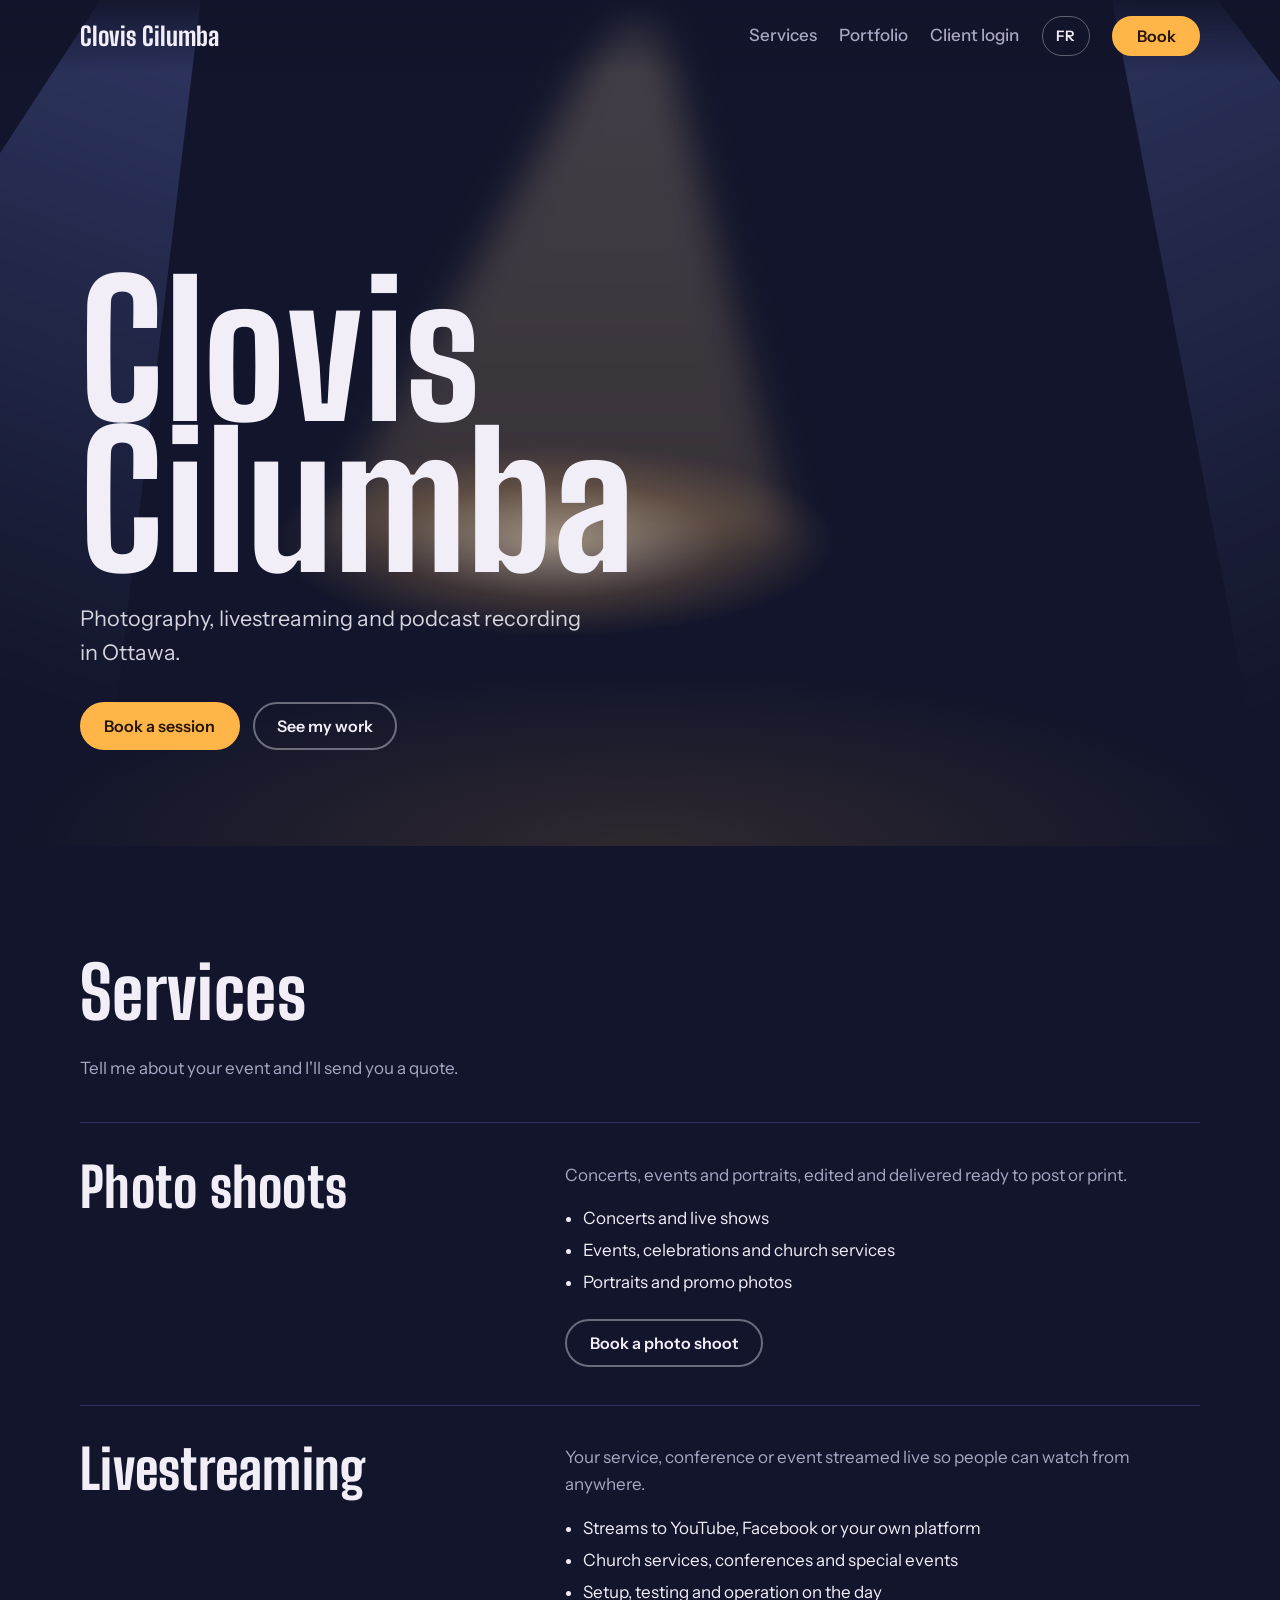
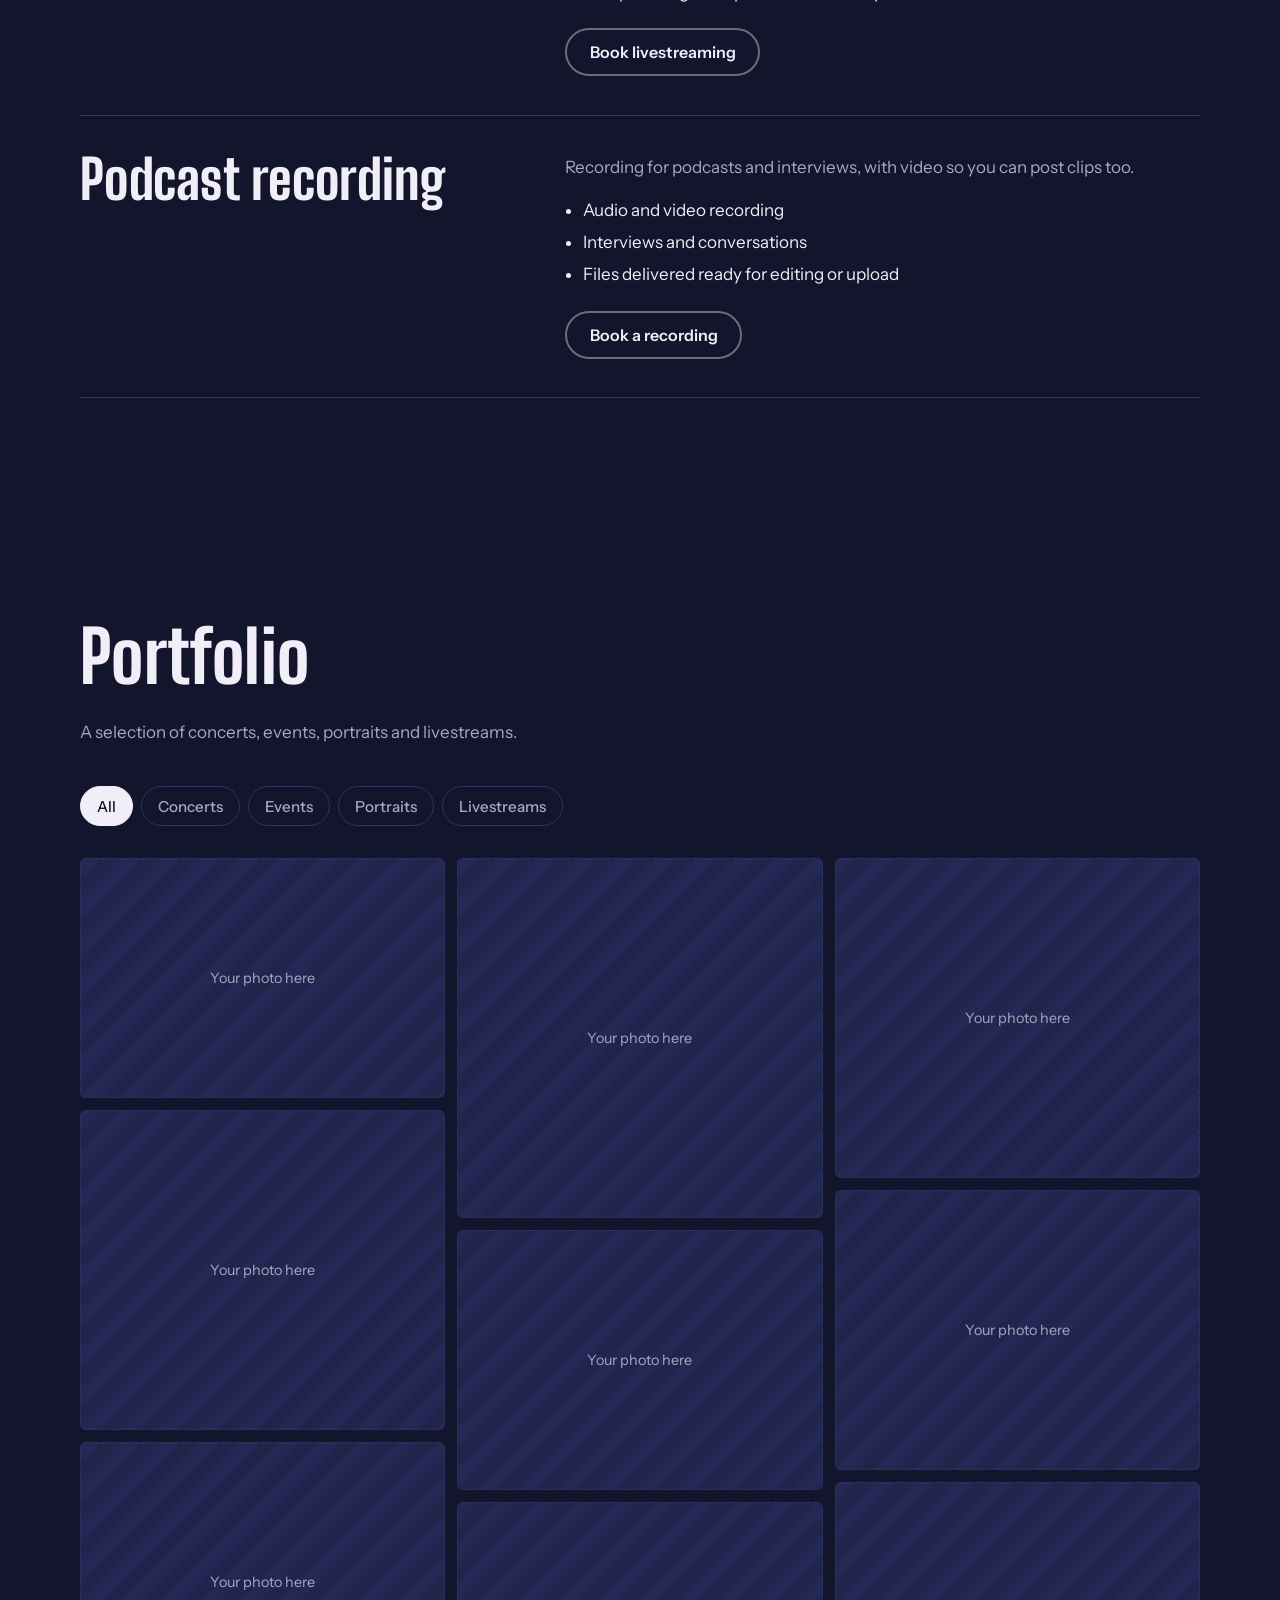
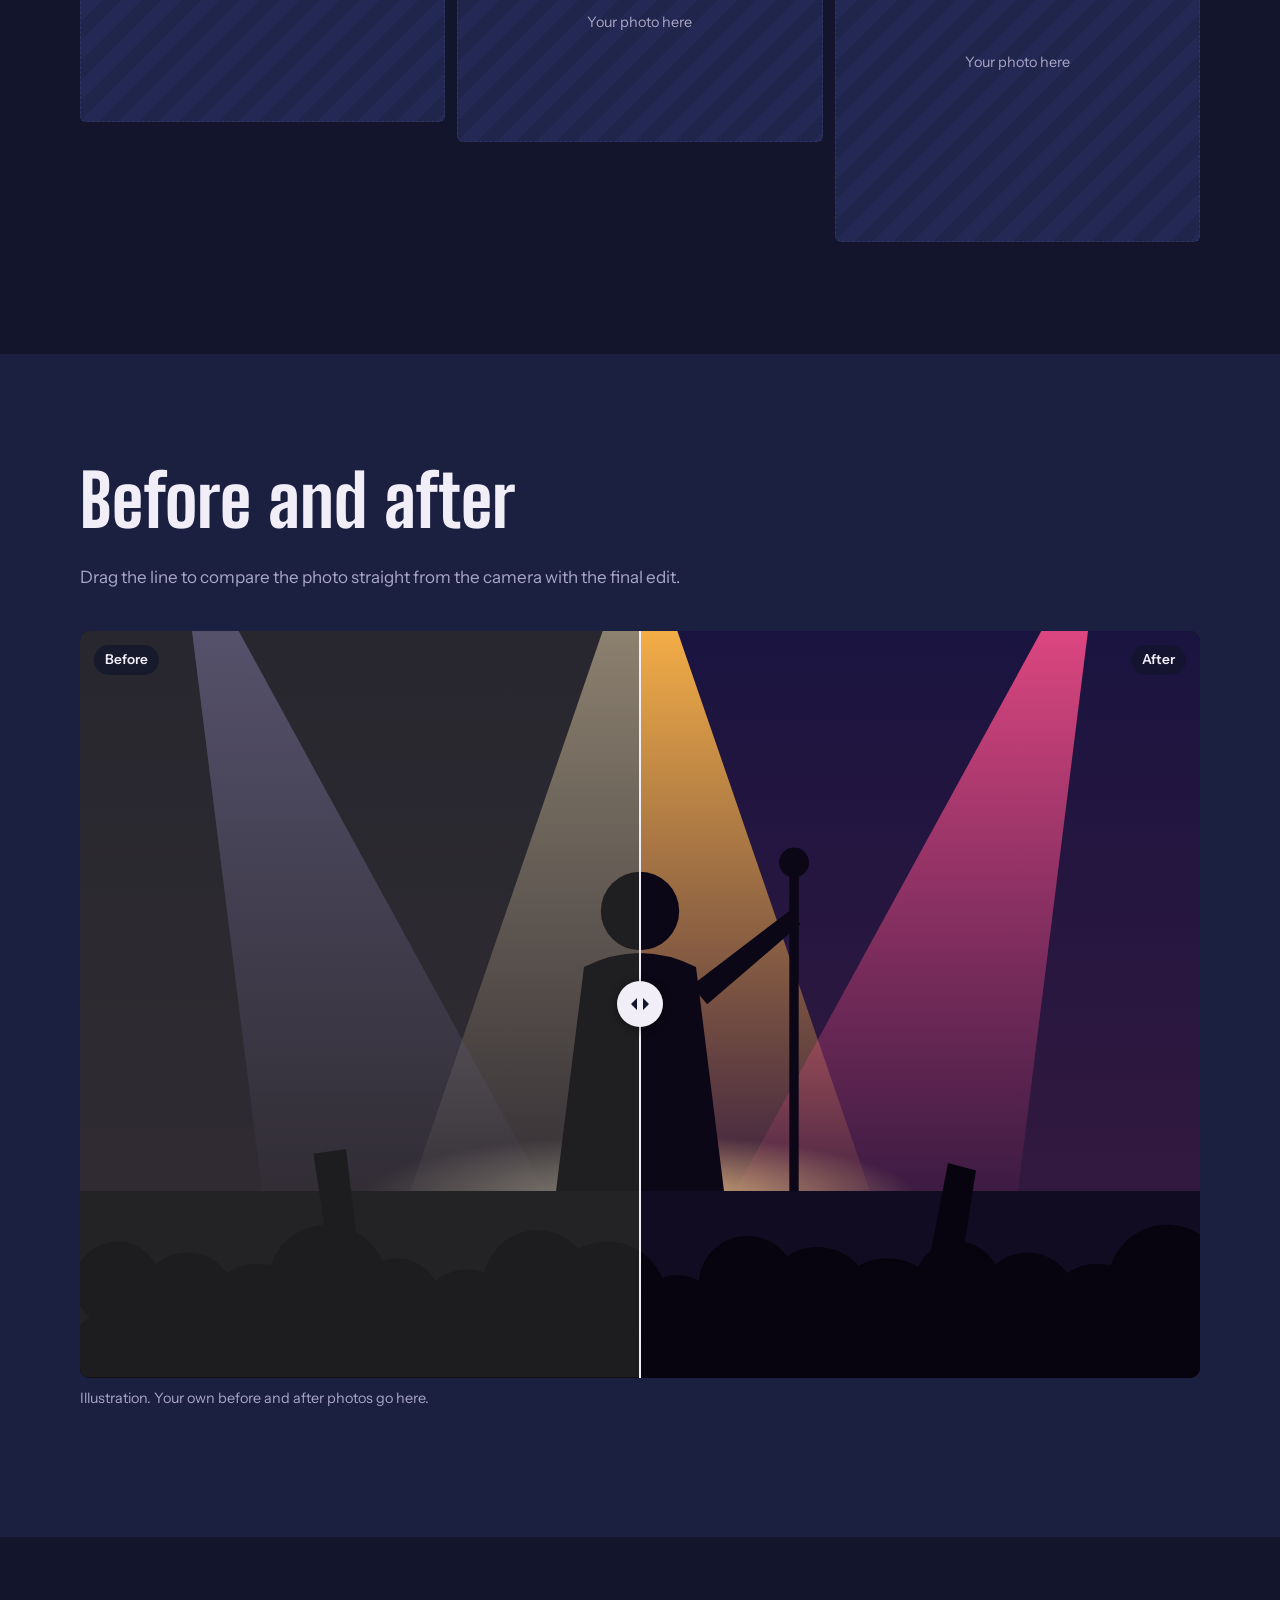
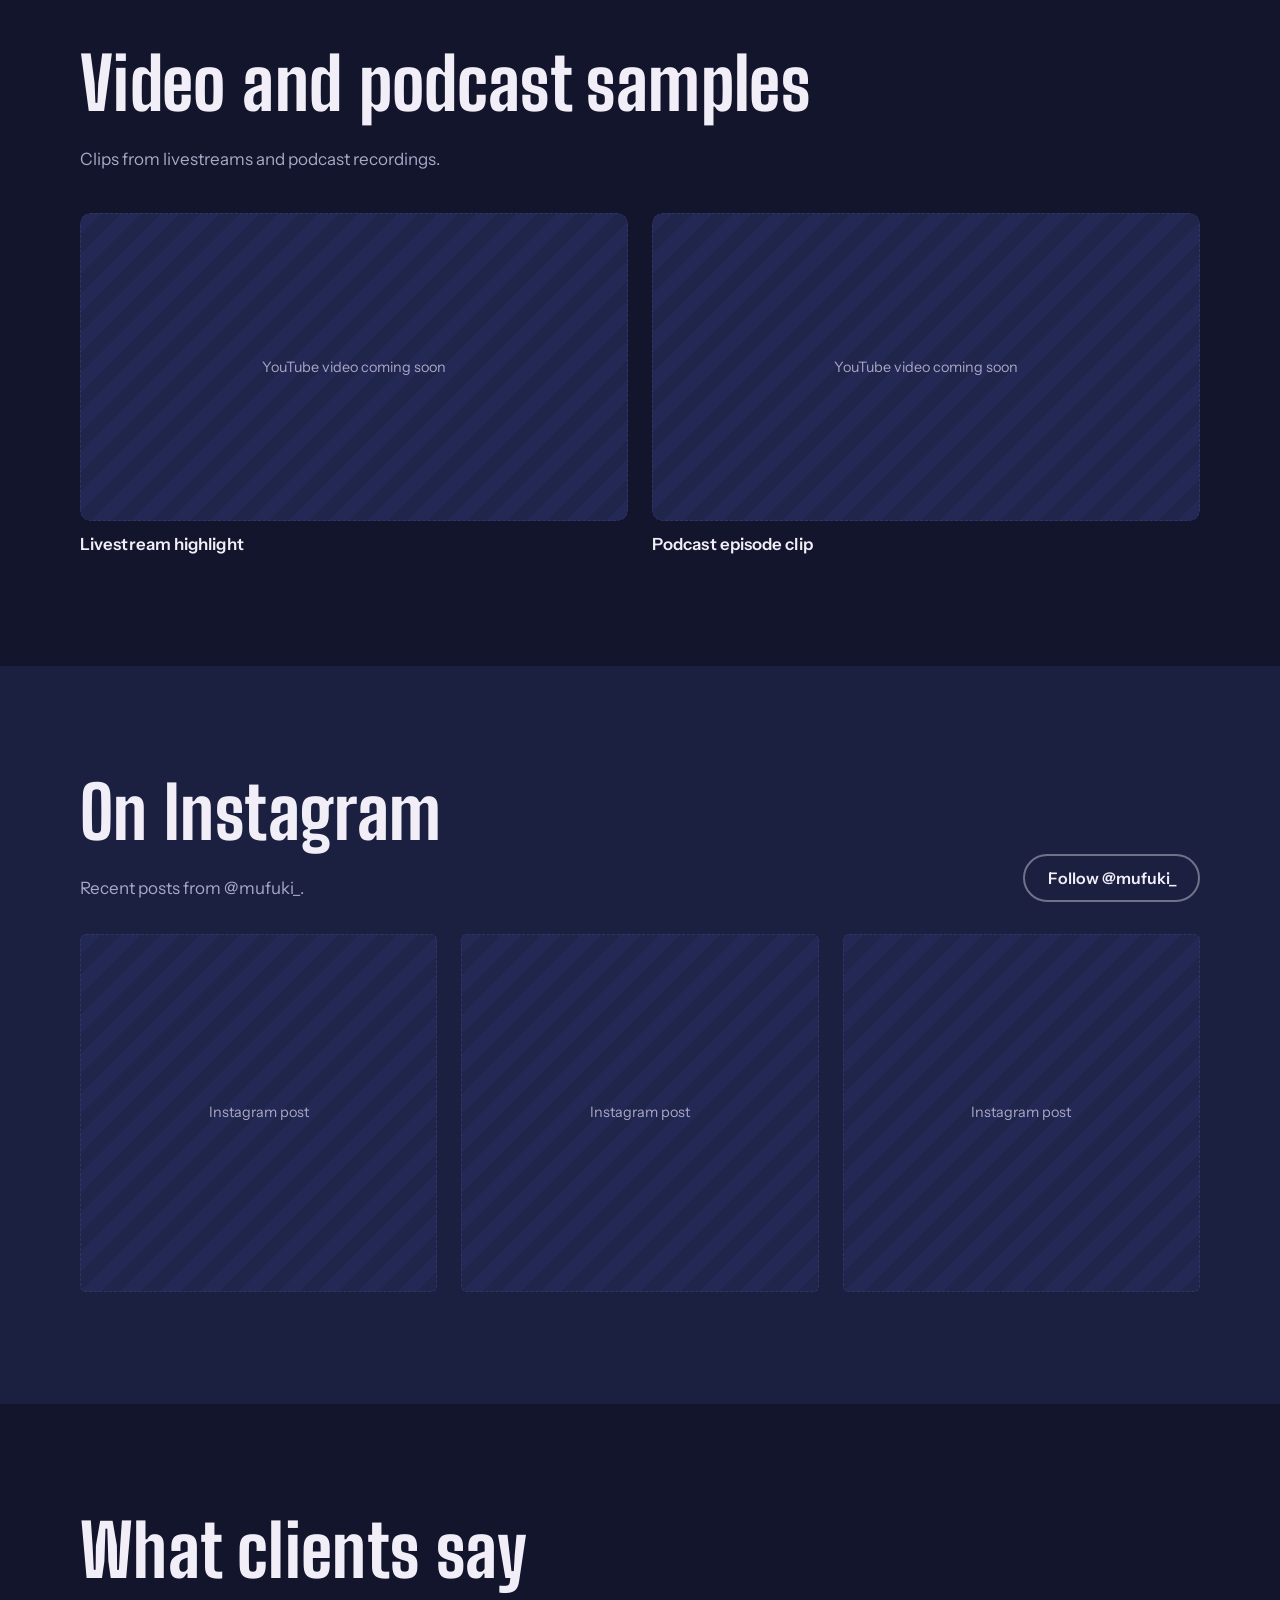
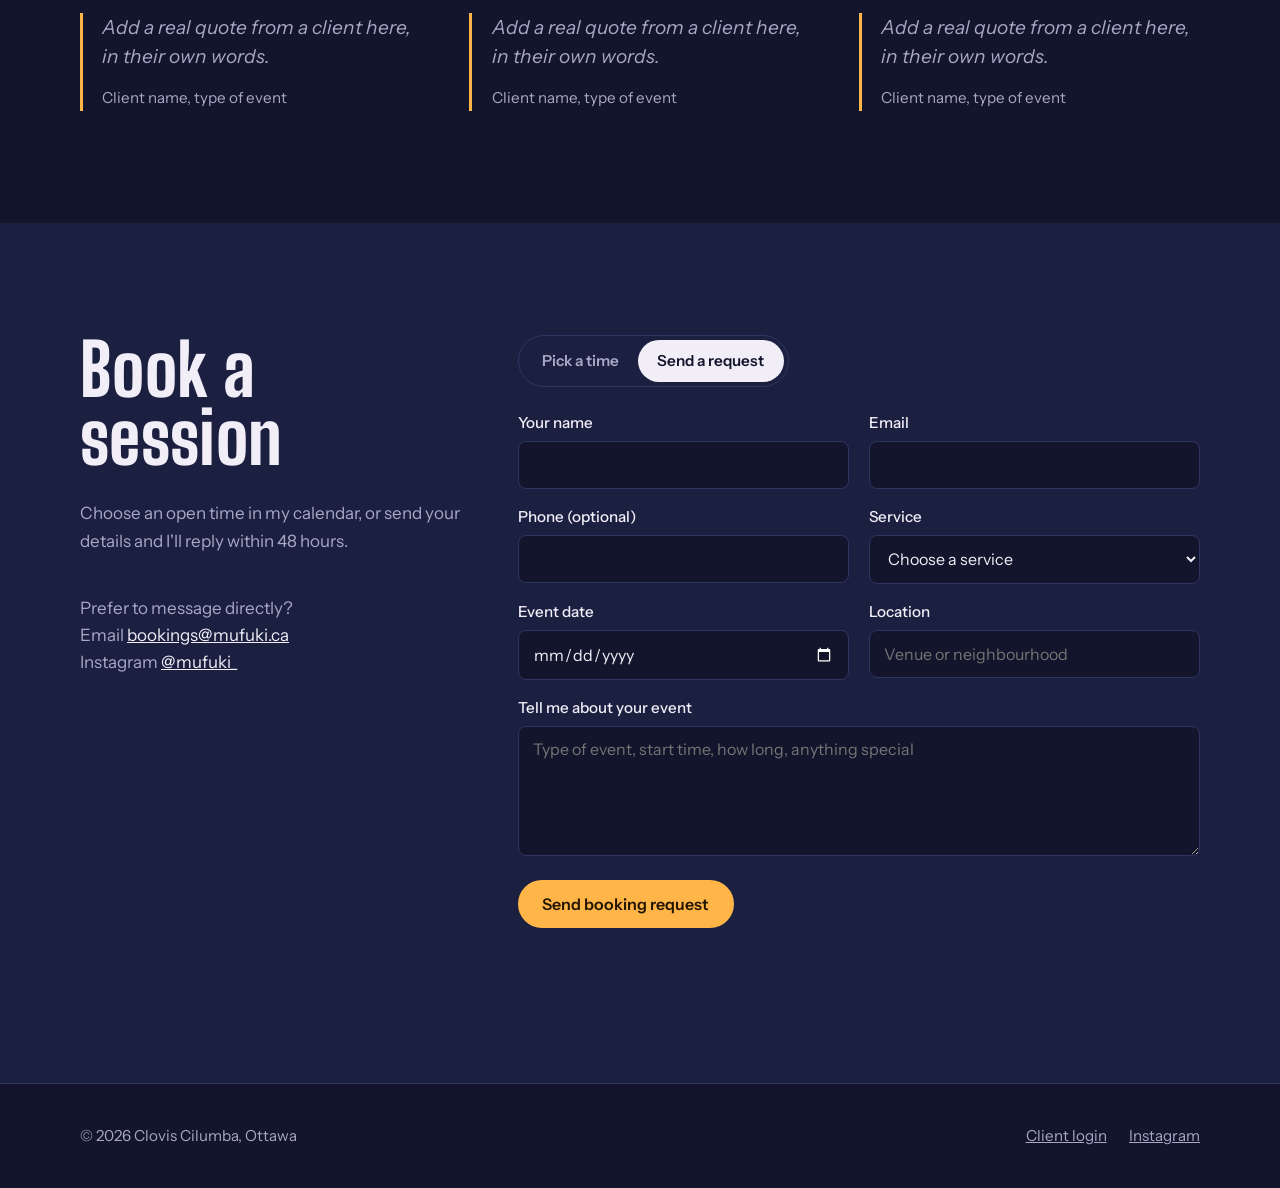
==== index.html @ d5818d7b "Add files via upload" ====
<!doctype html>
<html lang="en">
<head>
  <meta charset="utf-8">
  <meta name="viewport" content="width=device-width, initial-scale=1">
  <title>Clovis Cilumba | Photo, Livestream, Podcast</title>
  <meta name="description" content="Photography, livestreaming and podcast recording in Ottawa. See my work and book a session.">
  <link rel="preconnect" href="https://fonts.googleapis.com">
  <link rel="preconnect" href="https://fonts.gstatic.com" crossorigin>
  <link href="https://fonts.googleapis.com/css2?family=Big+Shoulders+Display:wght@700;800&family=Instrument+Sans:wght@400;500;600&display=swap" rel="stylesheet">

  <style>
    /* =========================================================
       COLORS & FONTS — change these to restyle the whole site
       ========================================================= */
    :root {
      --ink: #12152b;      /* page background (deep stage navy) */
      --stage: #1b2041;    /* raised sections */
      --line: #2f3561;     /* borders */
      --text: #f1eef8;     /* main text */
      --muted: #a9a6c6;    /* secondary text */
      --amber: #ffb547;    /* spotlight accent */
      --amber-ink: #241500;/* text on amber buttons */
      --display: "Big Shoulders Display", Impact, sans-serif;
      --body: "Instrument Sans", system-ui, sans-serif;
      --wrap: 1120px;
    }

    *, *::before, *::after { box-sizing: border-box; }
    [hidden] { display: none !important; }
    html { scroll-behavior: smooth; }
    body {
      margin: 0;
      background: var(--ink);
      color: var(--text);
      font: 400 1.0625rem/1.6 var(--body);
      -webkit-font-smoothing: antialiased;
    }
    img, video, iframe { max-width: 100%; display: block; }
    a { color: inherit; }
    :focus-visible { outline: 3px solid var(--amber); outline-offset: 3px; border-radius: 4px; }

    .wrap { width: min(var(--wrap), 100% - 32px); margin-inline: auto; }

    h1, h2, h3 { font-family: var(--display); font-weight: 800; line-height: .95; margin: 0; letter-spacing: .005em; }
    h2 { font-size: clamp(2.6rem, 6vw, 4.5rem); margin-bottom: .4em; }
    .lede { color: var(--muted); max-width: 56ch; margin: 0 0 2.5rem; }

    section { padding: clamp(4rem, 9vw, 7rem) 0; scroll-margin-top: 60px; }
    .raised { background: var(--stage); }

    /* ---------- Buttons ---------- */
    .btn {
      display: inline-flex; align-items: center; justify-content: center;
      min-height: 48px; padding: 0 1.4rem; border-radius: 999px;
      font: 600 1rem var(--body); text-decoration: none; cursor: pointer;
      border: 2px solid var(--amber); transition: background .2s, color .2s, border-color .2s;
    }
    .btn-solid { background: var(--amber); color: var(--amber-ink); }
    .btn-solid:hover { background: #ffc66e; }
    .btn-line { background: transparent; color: var(--text); border-color: rgba(241,238,248,.4); }
    .btn-line:hover { border-color: var(--text); }

    /* ---------- Header ---------- */
    header.top {
      position: fixed; inset: 0 0 auto; z-index: 30;
      background: linear-gradient(to bottom, rgba(18,21,43,.92), rgba(18,21,43,0));
    }
    header.top .wrap { display: flex; align-items: center; justify-content: space-between; height: 72px; gap: 1rem; }
    .logo { font-family: var(--display); font-weight: 800; font-size: 1.6rem; text-decoration: none; white-space: nowrap; }
    nav.links { display: flex; gap: 1.4rem; align-items: center; }
    nav.links a:not(.btn) { text-decoration: none; color: var(--muted); font-weight: 500; }
    nav.links a:not(.btn):hover { color: var(--text); }
    nav.links .btn { min-height: 40px; }
    .lang-btn {
      font: 600 .9rem var(--body); color: var(--text); background: transparent; cursor: pointer;
      border: 1px solid rgba(241,238,248,.35); border-radius: 999px; min-height: 40px; min-width: 48px; padding: 0 .8rem;
    }
    .lang-btn:hover { border-color: var(--text); }
    @media (max-width: 900px) { nav.links a:not(.btn) { display: none; } nav.links { gap: .6rem; } }

    /* ---------- Hero: tracking stage light ---------- */
    .hero {
      position: relative; overflow: hidden; min-height: min(94vh, 880px);
      display: flex; align-items: flex-end; padding: 0 0 clamp(3rem, 8vw, 6rem);
      background: radial-gradient(ellipse 70% 30% at 50% 100%, rgba(255,181,71,.12), transparent 70%), var(--ink);
      touch-action: pan-y;
    }
    .hero-video { position: absolute; inset: 0; width: 100%; height: 100%; object-fit: cover; }
    .hero-shade { position: absolute; inset: 0; background: linear-gradient(to top, var(--ink) 4%, rgba(18,21,43,.55) 45%, rgba(18,21,43,.35)); }
    .hero-shade[hidden] { display: none; }
    .beam {
      position: absolute; top: -12%; height: 125%; width: 42vw; min-width: 260px;
      transform-origin: 50% 0; clip-path: polygon(46% 0, 54% 0, 100% 100%, 0 100%);
      filter: blur(10px); mix-blend-mode: screen; pointer-events: none;
      transform: rotate(var(--r)); opacity: var(--o);
    }
    .beam.a { left: -6%;  --r: 20deg;  --o: .32; background: linear-gradient(rgba(120,140,255,.9), transparent 75%); }
    .beam.c { right: -8%; --r: -24deg; --o: .3;  background: linear-gradient(rgba(120,140,255,.85), transparent 75%); }
    .track-beam { position: absolute; inset: 0; pointer-events: none; mix-blend-mode: screen; filter: blur(18px); opacity: .42; }
    .track-beam-inner {
      position: absolute; inset: 0;
      background: linear-gradient(to bottom, rgba(255,222,170,.5), rgba(255,181,71,.35) 75%, rgba(255,181,71,.15));
    }
    @media (max-width: 700px) { .track-beam { opacity: .3; } }
    .spot-pool {
      position: absolute; left: 0; top: 0; width: 44vmax; height: 15vmax; pointer-events: none;
      border-radius: 50%; mix-blend-mode: screen; will-change: transform;
      background: radial-gradient(closest-side, rgba(255,226,180,.55), rgba(255,181,71,.18) 60%, transparent);
    }
    .hero .wrap { position: relative; z-index: 2; }
    .hero h1 { font-size: clamp(4.2rem, 15vw, 11.5rem); line-height: .82; max-width: 9ch; }
    .hero p { font-size: clamp(1.1rem, 2vw, 1.35rem); opacity: .88; max-width: 36ch; margin: 1.5rem 0 2rem; }
    .actions { display: flex; flex-wrap: wrap; gap: .8rem; }

    /* ---------- Services ---------- */
    .service {
      display: grid; grid-template-columns: minmax(0, 5fr) minmax(0, 7fr); gap: 2rem;
      padding: 2.4rem 0; border-top: 1px solid var(--line);
    }
    .service:last-child { border-bottom: 1px solid var(--line); }
    .service h3 { font-size: clamp(2.2rem, 4.5vw, 3.4rem); }
    .service p { margin: 0 0 1rem; color: var(--muted); max-width: 60ch; }
    .service ul { margin: 0 0 1.4rem; padding-left: 1.1rem; }
    .service li { margin-bottom: .3rem; }
    .service .row { display: flex; flex-wrap: wrap; align-items: center; gap: 1.2rem; }
    .price { font-weight: 600; color: var(--amber); }
    @media (max-width: 760px) { .service { grid-template-columns: 1fr; gap: 1rem; } }

    /* ---------- Price estimator ---------- */
    .est { display: grid; grid-template-columns: minmax(0, 7fr) minmax(0, 5fr); gap: 3rem; align-items: start; }
    @media (max-width: 860px) { .est { grid-template-columns: 1fr; gap: 2rem; } }
    fieldset { border: 0; margin: 0 0 2rem; padding: 0; }
    legend { font-weight: 600; margin-bottom: .8rem; padding: 0; }
    .chips { display: flex; flex-wrap: wrap; gap: .5rem; }
    .chip input { position: absolute; opacity: 0; pointer-events: none; }
    .chip span {
      display: inline-flex; align-items: center; min-height: 44px; padding: 0 1.1rem; cursor: pointer;
      border: 1px solid var(--line); border-radius: 999px; color: var(--muted); font-weight: 500;
    }
    .chip input:checked + span { background: var(--text); color: var(--ink); border-color: var(--text); }
    .chip input:focus-visible + span { outline: 3px solid var(--amber); outline-offset: 2px; }
    .hours { display: flex; align-items: center; gap: 1rem; }
    .hours output { font: 800 2rem var(--display); min-width: 3ch; }
    input[type="range"].slider { flex: 1; accent-color: var(--amber); height: 32px; }
    .extras label { display: flex; align-items: center; gap: .7rem; padding: .7rem 0; border-bottom: 1px solid var(--line); cursor: pointer; }
    .extras label:first-child { border-top: 1px solid var(--line); }
    .extras input { width: 20px; height: 20px; accent-color: var(--amber); }
    .extras .x-price { margin-left: auto; color: var(--muted); }
    .total-card { position: sticky; top: 96px; padding: 2rem; border-radius: 16px; background: var(--ink); border: 1px solid var(--line); }
    .total-card .label { color: var(--muted); margin: 0; }
    .total-card .amount { font: 800 clamp(3.4rem, 8vw, 5rem)/1 var(--display); color: var(--amber); margin: .3rem 0 1rem; }
    .total-card .note { color: var(--muted); font-size: .95rem; margin: 0 0 1.5rem; }
    .total-card .btn { width: 100%; }

    /* ---------- Portfolio ---------- */
    .filters { display: flex; flex-wrap: wrap; gap: .5rem; margin-bottom: 2rem; }
    .filters button {
      font: 500 .95rem var(--body); color: var(--muted); background: transparent;
      border: 1px solid var(--line); border-radius: 999px; padding: .5rem 1rem; cursor: pointer; min-height: 40px;
    }
    .filters button[aria-pressed="true"] { background: var(--text); color: var(--ink); border-color: var(--text); }
    .grid { columns: 3 260px; column-gap: 12px; }
    .tile {
      break-inside: avoid; margin: 0 0 12px; display: block; width: 100%;
      border: 0; padding: 0; background: none; cursor: zoom-in; border-radius: 6px; overflow: hidden;
    }
    .tile img { width: 100%; height: auto; transition: transform .4s; }
    .tile:hover img { transform: scale(1.03); }
    .placeholder {
      display: grid; place-items: center; color: var(--muted); font-size: .9rem; text-align: center; padding: 1rem;
      background: repeating-linear-gradient(135deg, #232954 0 14px, #20254c 14px 28px);
      border: 1px dashed var(--line); border-radius: 6px;
    }
    dialog#lightbox { border: 0; padding: 0; background: transparent; max-width: 92vw; max-height: 92vh; }
    dialog#lightbox::backdrop { background: rgba(8,10,22,.92); }
    dialog#lightbox img { max-height: 86vh; width: auto; margin: auto; border-radius: 4px; }
    dialog#lightbox button {
      position: fixed; top: 16px; right: 16px; width: 48px; height: 48px; border-radius: 50%;
      border: 0; background: var(--text); color: var(--ink); font-size: 1.5rem; cursor: pointer;
    }

    /* ---------- Before / after ---------- */
    .ba-list { display: grid; gap: 2rem; }
    .ba {
      position: relative; margin: 0; aspect-ratio: 3 / 2; border-radius: 10px; overflow: hidden;
      --pos: 50%; background: #0c0e1e; user-select: none;
    }
    .ba-layer { position: absolute; inset: 0; }
    .ba-layer img, .ba-layer svg { width: 100%; height: 100%; object-fit: cover; display: block; }
    .ba-before { clip-path: inset(0 calc(100% - var(--pos)) 0 0); }
    .ba-before.demo { filter: grayscale(.7) brightness(.72) contrast(.8); }
    .ba-handle { position: absolute; top: 0; bottom: 0; left: var(--pos); width: 2px; margin-left: -1px; background: var(--text); pointer-events: none; }
    .ba-handle::after {
      content: ""; position: absolute; top: 50%; left: 50%; width: 46px; height: 46px; margin: -23px 0 0 -23px;
      border-radius: 50%; background: var(--text);
      background-image: url("data:image/svg+xml,%3Csvg xmlns='http://www.w3.org/2000/svg' viewBox='0 0 24 24' fill='%2312152b'%3E%3Cpath d='M9 6 3 12l6 6V6zm6 0v12l6-6-6-6z'/%3E%3C/svg%3E");
      background-size: 24px; background-position: center; background-repeat: no-repeat;
      box-shadow: 0 2px 10px rgba(0,0,0,.4);
    }
    .ba-tag { position: absolute; top: 14px; padding: .25rem .7rem; border-radius: 999px; font-size: .85rem; font-weight: 600; background: rgba(18,21,43,.75); pointer-events: none; }
    .ba-tag.b { left: 14px; } .ba-tag.a { right: 14px; }
    .ba input[type="range"] {
      position: absolute; inset: 0; width: 100%; height: 100%; margin: 0; opacity: 0; cursor: ew-resize;
      -webkit-appearance: none; appearance: none;
    }
    .ba input[type="range"]::-webkit-slider-thumb { -webkit-appearance: none; width: 60px; height: 100vh; }
    .ba input[type="range"]::-moz-range-thumb { width: 60px; height: 100vh; border: 0; }
    .ba:has(input:focus-visible) { outline: 3px solid var(--amber); outline-offset: 3px; }
    .ba-caption { color: var(--muted); font-size: .9rem; margin-top: .6rem; }

    /* ---------- Video & podcast samples ---------- */
    .reels { display: grid; grid-template-columns: repeat(auto-fit, minmax(280px, 1fr)); gap: 1.5rem; }
    .reel h3 { font: 600 1.05rem var(--body); margin: .8rem 0 0; }
    .reel-frame { position: relative; aspect-ratio: 16 / 9; border-radius: 10px; overflow: hidden; background: #0c0e1e; }
    .reel-frame iframe { position: absolute; inset: 0; width: 100%; height: 100%; border: 0; }
    .reel-play {
      position: absolute; inset: 0; width: 100%; border: 0; padding: 0; cursor: pointer; background: #000 center/cover no-repeat;
    }
    .reel-play::after {
      content: ""; position: absolute; top: 50%; left: 50%; width: 68px; height: 68px; margin: -34px 0 0 -34px; border-radius: 50%;
      background: var(--amber) url("data:image/svg+xml,%3Csvg xmlns='http://www.w3.org/2000/svg' viewBox='0 0 24 24' fill='%23241500'%3E%3Cpath d='M8 5v14l11-7z'/%3E%3C/svg%3E") center/30px no-repeat;
      box-shadow: 0 4px 20px rgba(0,0,0,.45); transition: transform .2s;
    }
    .reel-play:hover::after { transform: scale(1.08); }
    .reel .placeholder { position: absolute; inset: 0; border-radius: 10px; }

    /* ---------- Instagram ---------- */
    .ig-head { display: flex; flex-wrap: wrap; justify-content: space-between; align-items: end; gap: 1rem; margin-bottom: 2rem; }
    .ig-head .lede { margin: 0; }
    .ig-grid { display: grid; grid-template-columns: repeat(auto-fit, minmax(280px, 1fr)); gap: 1.5rem; align-items: start; }
    .ig-grid .placeholder { aspect-ratio: 1; }
    .ig-grid blockquote.instagram-media { margin: 0 !important; min-width: 0 !important; width: 100% !important; }

    /* ---------- Testimonials ---------- */
    .quotes { display: grid; grid-template-columns: repeat(auto-fit, minmax(260px, 1fr)); gap: 2.5rem 3rem; }
    .quotes blockquote { margin: 0; padding-left: 1.2rem; border-left: 3px solid var(--amber); }
    .quotes blockquote p { font-size: 1.2rem; line-height: 1.5; margin: 0 0 1rem; }
    .quotes blockquote footer { color: var(--muted); font-size: .95rem; }
    .is-placeholder p { color: var(--muted); font-style: italic; }

    /* ---------- Booking ---------- */
    .book-grid { display: grid; grid-template-columns: minmax(0, 4fr) minmax(0, 7fr); gap: 3rem; }
    @media (max-width: 860px) { .book-grid { grid-template-columns: 1fr; gap: 1rem; } }
    .contact-alt { color: var(--muted); }
    .contact-alt a { color: var(--text); }
    .tabs { display: inline-flex; padding: 4px; border-radius: 999px; border: 1px solid var(--line); margin-bottom: 1.5rem; }
    .tabs button {
      font: 600 .95rem var(--body); color: var(--muted); background: transparent; border: 0; cursor: pointer;
      min-height: 42px; padding: 0 1.2rem; border-radius: 999px;
    }
    .tabs button[aria-selected="true"] { background: var(--text); color: var(--ink); }
    .cal-empty { padding: 2rem; border: 1px dashed var(--line); border-radius: 12px; color: var(--muted); }
    .cal-empty p { margin: 0 0 1rem; }
    #cal-inline { min-height: 560px; border-radius: 12px; overflow: auto; }
    form { display: grid; grid-template-columns: 1fr 1fr; gap: 1rem 1.2rem; }
    .full { grid-column: 1 / -1; }
    @media (max-width: 560px) { form { grid-template-columns: 1fr; } }
    label.field { display: block; font-weight: 500; font-size: .95rem; margin-bottom: .35rem; }
    input:not([type="range"]):not([type="checkbox"]):not([type="radio"]), select, textarea {
      width: 100%; font: 400 1rem var(--body); color: var(--text);
      background: var(--ink); border: 1px solid var(--line); border-radius: 8px;
      padding: .8rem .9rem; min-height: 48px;
    }
    input:focus, select:focus, textarea:focus { outline: none; border-color: var(--amber); box-shadow: 0 0 0 3px rgba(255,181,71,.25); }
    textarea { min-height: 130px; resize: vertical; }
    input[type="date"] { color-scheme: dark; }
    .status { grid-column: 1 / -1; margin: 0; min-height: 1.6em; }
    .status.ok { color: #8fe3a8; }
    .status.err { color: #ff9b8a; }

    /* ---------- Footer ---------- */
    footer.site { padding: 2.5rem 0; color: var(--muted); font-size: .95rem; border-top: 1px solid var(--line); }
    footer.site .wrap { display: flex; flex-wrap: wrap; justify-content: space-between; gap: 1rem; }
    footer.site nav { display: flex; gap: 1.4rem; }

    @media (prefers-reduced-motion: reduce) { html { scroll-behavior: auto; } .tile img, .reel-play::after { transition: none; } }
  </style>
</head>
<body>

<header class="top">
  <div class="wrap">
    <a class="logo" href="#top">Clovis Cilumba</a>
    <nav class="links" aria-label="Main">
      <a href="#services" data-i18n="nav.services">Services</a>
      <a href="#work" data-i18n="nav.work">Portfolio</a>
      <a href="#prices" id="navPrices" data-i18n="nav.prices">Prices</a>
      <a href="client.html" data-i18n="nav.clients">Client login</a>
      <button class="lang-btn" type="button" id="langBtn" lang="fr">FR</button>
      <a class="btn btn-solid" href="#book" data-i18n="nav.book">Book</a>
    </nav>
  </div>
</header>

<main id="top">

  <!-- ===================== HERO ===================== -->
  <section class="hero" id="hero">
    <video class="hero-video" id="heroVideo" muted loop playsinline aria-hidden="true" hidden></video>
    <div class="hero-shade" id="heroShade" hidden></div>
    <span class="beam a" aria-hidden="true"></span>
    <span class="beam c" aria-hidden="true"></span>
    <div class="track-beam" aria-hidden="true"><div class="track-beam-inner" id="trackBeam"></div></div>
    <div class="spot-pool" id="spotPool" aria-hidden="true"></div>
    <div class="wrap">
      <h1>Clovis Cilumba</h1>
      <p data-i18n="hero.sub">Photography, livestreaming and podcast recording in Ottawa.</p>
      <div class="actions">
        <a class="btn btn-solid" href="#book" data-i18n="hero.cta1">Book a session</a>
        <a class="btn btn-line" href="#work" data-i18n="hero.cta2">See my work</a>
      </div>
    </div>
  </section>

  <!-- ===================== SERVICES ===================== -->
  <section id="services">
    <div class="wrap">
      <h2 data-i18n="services.title">Services</h2>
      <p class="lede" data-i18n="services.lede">Tell me about your event and I'll send you a quote.</p>

      <article class="service">
        <h3 data-i18n="svc1.title">Photo shoots</h3>
        <div>
          <p data-i18n="svc1.desc">Concerts, events and portraits, edited and delivered ready to post or print.</p>
          <ul>
            <li data-i18n="svc1.li1">Concerts and live shows</li>
            <li data-i18n="svc1.li2">Events, celebrations and church services</li>
            <li data-i18n="svc1.li3">Portraits and promo photos</li>
          </ul>
          <div class="row">
            <span class="price" data-price="photo"></span>
            <a class="btn btn-line" href="#book" data-service="Photo shoot" data-i18n="svc1.btn">Book a photo shoot</a>
          </div>
        </div>
      </article>

      <article class="service">
        <h3 data-i18n="svc2.title">Livestreaming</h3>
        <div>
          <p data-i18n="svc2.desc">Your service, conference or event streamed live so people can watch from anywhere.</p>
          <ul>
            <li data-i18n="svc2.li1">Streams to YouTube, Facebook or your own platform</li>
            <li data-i18n="svc2.li2">Church services, conferences and special events</li>
            <li data-i18n="svc2.li3">Setup, testing and operation on the day</li>
          </ul>
          <div class="row">
            <span class="price" data-price="livestream"></span>
            <a class="btn btn-line" href="#book" data-service="Livestreaming" data-i18n="svc2.btn">Book livestreaming</a>
          </div>
        </div>
      </article>

      <article class="service">
        <h3 data-i18n="svc3.title">Podcast recording</h3>
        <div>
          <p data-i18n="svc3.desc">Recording for podcasts and interviews, with video so you can post clips too.</p>
          <ul>
            <li data-i18n="svc3.li1">Audio and video recording</li>
            <li data-i18n="svc3.li2">Interviews and conversations</li>
            <li data-i18n="svc3.li3">Files delivered ready for editing or upload</li>
          </ul>
          <div class="row">
            <span class="price" data-price="podcast"></span>
            <a class="btn btn-line" href="#book" data-service="Podcast recording" data-i18n="svc3.btn">Book a recording</a>
          </div>
        </div>
      </article>
    </div>
  </section>

  <!-- ===================== PRICE ESTIMATOR ===================== -->
  <section id="prices" class="raised">
    <div class="wrap">
      <h2 data-i18n="est.title">Price estimate</h2>
      <p class="lede" data-i18n="est.lede">Pick a service and options to see a starting price. The final quote depends on your event.</p>
      <div class="est">
        <div>
          <fieldset>
            <legend data-i18n="est.service">Service</legend>
            <div class="chips" id="estServices"></div>
          </fieldset>
          <fieldset>
            <legend><label for="estHours" data-i18n="est.hours">Hours</label></legend>
            <div class="hours">
              <input class="slider" type="range" id="estHours" min="1" max="8" step="1" value="2">
              <output id="estHoursOut" for="estHours">2 h</output>
            </div>
          </fieldset>
          <fieldset>
            <legend data-i18n="est.extras">Extras</legend>
            <div class="extras" id="estExtras"></div>
          </fieldset>
        </div>
        <div class="total-card" aria-live="polite">
          <p class="label" data-i18n="est.total">Estimated starting price</p>
          <p class="amount" id="estTotal">$0</p>
          <p class="note" data-i18n="est.note">Taxes not included. I'll confirm the exact price when I reply.</p>
          <a class="btn btn-solid" href="#book" id="estBook" data-i18n="est.cta">Book with this estimate</a>
        </div>
      </div>
    </div>
  </section>

  <!-- ===================== PORTFOLIO ===================== -->
  <section id="work">
    <div class="wrap">
      <h2 data-i18n="work.title">Portfolio</h2>
      <p class="lede" data-i18n="work.lede">A selection of concerts, events, portraits and livestreams.</p>
      <div class="filters" role="group" aria-label="Filter portfolio">
        <button type="button" data-filter="all" aria-pressed="true" data-i18n="f.all">All</button>
        <button type="button" data-filter="concerts" aria-pressed="false" data-i18n="f.concerts">Concerts</button>
        <button type="button" data-filter="events" aria-pressed="false" data-i18n="f.events">Events</button>
        <button type="button" data-filter="portraits" aria-pressed="false" data-i18n="f.portraits">Portraits</button>
        <button type="button" data-filter="livestreams" aria-pressed="false" data-i18n="f.livestreams">Livestreams</button>
      </div>
      <div class="grid" id="grid"></div>
    </div>
  </section>

  <!-- ===================== BEFORE / AFTER ===================== -->
  <section id="edits" class="raised">
    <div class="wrap">
      <h2 data-i18n="ba.title">Before and after</h2>
      <p class="lede" data-i18n="ba.lede">Drag the line to compare the photo straight from the camera with the final edit.</p>
      <div class="ba-list" id="baList"></div>
    </div>
  </section>

  <!-- ===================== VIDEO & PODCAST SAMPLES ===================== -->
  <section id="reels">
    <div class="wrap">
      <h2 data-i18n="reels.title">Video and podcast samples</h2>
      <p class="lede" data-i18n="reels.lede">Clips from livestreams and podcast recordings.</p>
      <div class="reels" id="reelList"></div>
    </div>
  </section>

  <!-- ===================== INSTAGRAM ===================== -->
  <section id="instagram" class="raised">
    <div class="wrap">
      <div class="ig-head">
        <div>
          <h2 data-i18n="ig.title">On Instagram</h2>
          <p class="lede" data-i18n="ig.lede">Recent posts from @mufuki_.</p>
        </div>
        <a class="btn btn-line" href="https://instagram.com/mufuki_" target="_blank" rel="noopener" data-i18n="ig.follow">Follow @mufuki_</a>
      </div>
      <div class="ig-grid" id="igGrid"></div>
    </div>
  </section>

  <!-- ===================== TESTIMONIALS ===================== -->
  <!-- Replace each placeholder with a real quote from a client (ask them first),
       then remove class="is-placeholder" from that blockquote.
       Write the quote in the language the client used. -->
  <section id="reviews">
    <div class="wrap">
      <h2 data-i18n="rev.title">What clients say</h2>
      <div class="quotes">
        <blockquote class="is-placeholder">
          <p data-i18n="rev.ph">Add a real quote from a client here, in their own words.</p>
          <footer data-i18n="rev.who">Client name, type of event</footer>
        </blockquote>
        <blockquote class="is-placeholder">
          <p data-i18n="rev.ph">Add a real quote from a client here, in their own words.</p>
          <footer data-i18n="rev.who">Client name, type of event</footer>
        </blockquote>
        <blockquote class="is-placeholder">
          <p data-i18n="rev.ph">Add a real quote from a client here, in their own words.</p>
          <footer data-i18n="rev.who">Client name, type of event</footer>
        </blockquote>
      </div>
    </div>
  </section>

  <!-- ===================== BOOKING ===================== -->
  <section id="book" class="raised">
    <div class="wrap book-grid">
      <div>
        <h2 data-i18n="book.title">Book a session</h2>
        <p class="lede" data-i18n="book.lede">Choose an open time in my calendar, or send your details and I'll reply within 48 hours.</p>
        <p class="contact-alt"><span data-i18n="book.direct">Prefer to message directly?</span><br>
          <span data-i18n="book.email">Email</span> <a href="mailto:bookings@mufuki.ca">bookings@mufuki.ca</a><br>
          Instagram <a href="https://instagram.com/mufuki_" target="_blank" rel="noopener">@mufuki_</a>
        </p>
      </div>

      <div>
        <div class="tabs" role="tablist" aria-label="Booking options">
          <button type="button" role="tab" id="tabCal" aria-controls="panelCal" aria-selected="true" data-i18n="book.tabCal">Pick a time</button>
          <button type="button" role="tab" id="tabForm" aria-controls="panelForm" aria-selected="false" tabindex="-1" data-i18n="book.tabForm">Send a request</button>
        </div>

        <div role="tabpanel" id="panelCal" aria-labelledby="tabCal">
          <div id="cal-inline"></div>
          <div class="cal-empty" id="calEmpty" hidden>
            <p data-i18n="book.calSoon">Online scheduling is coming soon. Send a request instead and I'll reply with open dates.</p>
            <button class="btn btn-solid" type="button" id="calToForm" data-i18n="book.tabForm">Send a request</button>
          </div>
        </div>

        <div role="tabpanel" id="panelForm" aria-labelledby="tabForm" hidden>
          <!-- Paste your Formspree form link into action="..." (see README) -->
          <form id="booking" action="https://formspree.io/f/YOUR_FORM_ID" method="POST">
            <div>
              <label class="field" for="name" data-i18n="form.name">Your name</label>
              <input id="name" name="name" autocomplete="name" required>
            </div>
            <div>
              <label class="field" for="email" data-i18n="form.email">Email</label>
              <input id="email" name="email" type="email" autocomplete="email" required>
            </div>
            <div>
              <label class="field" for="phone" data-i18n="form.phone">Phone (optional)</label>
              <input id="phone" name="phone" type="tel" autocomplete="tel">
            </div>
            <div>
              <label class="field" for="service" data-i18n="form.service">Service</label>
              <select id="service" name="service" required>
                <option value="" data-i18n="form.choose">Choose a service</option>
                <option value="Photo shoot" data-i18n="svc1.title">Photo shoots</option>
                <option value="Livestreaming" data-i18n="svc2.title">Livestreaming</option>
                <option value="Podcast recording" data-i18n="svc3.title">Podcast recording</option>
                <option value="Not sure yet" data-i18n="form.unsure">Not sure yet</option>
              </select>
            </div>
            <div>
              <label class="field" for="date" data-i18n="form.date">Event date</label>
              <input id="date" name="date" type="date" required>
            </div>
            <div>
              <label class="field" for="location" data-i18n="form.location">Location</label>
              <input id="location" name="location" data-i18n-ph="form.locationPh" placeholder="Venue or neighbourhood">
            </div>
            <div class="full">
              <label class="field" for="message" data-i18n="form.message">Tell me about your event</label>
              <textarea id="message" name="message" data-i18n-ph="form.messagePh" placeholder="Type of event, start time, how long, anything special"></textarea>
            </div>
            <input type="hidden" name="language" id="formLang" value="en">
            <div class="full">
              <button class="btn btn-solid" type="submit" data-i18n="form.submit">Send booking request</button>
            </div>
            <p class="status" id="status" role="status" aria-live="polite"></p>
          </form>
        </div>
      </div>
    </div>
  </section>
</main>

<footer class="site">
  <div class="wrap">
    <span>&copy; <span id="year"></span> Clovis Cilumba, Ottawa</span>
    <nav aria-label="Footer">
      <a href="client.html" data-i18n="nav.clients">Client login</a>
      <a href="https://instagram.com/mufuki_" target="_blank" rel="noopener">Instagram</a>
    </nav>
  </div>
</footer>

<dialog id="lightbox" aria-label="Photo viewer">
  <button type="button" aria-label="Close">&times;</button>
  <img alt="">
</dialog>

<script>
/* =====================================================================
   YOUR SETTINGS — everything you'll want to change is in this block.
   See README.md for step-by-step help.
   ===================================================================== */
const CONFIG = {

  /* Short video loop behind your name. Put the file in the "videos" folder,
     e.g. "videos/reel.mp4" (keep it under ~10 MB, 10–20 seconds, no sound).
     Leave "" to show the stage lights only. */
  heroVideo: "",

  /* Cal.com booking link, e.g. "mufuki/session" (from cal.com/mufuki/session).
     Leave "" to show only the request form. */
  calLink: "",

  /* Show prices on the site? Set to true once the prices below are your real ones. */
  showPrices: false,

  /* PRICES (Canadian dollars, before tax). Change these to your real prices. */
  prices: {
    photo: {
      hourly: 120, minHours: 1, maxHours: 8,
      extras: [
        { en: "Rush delivery (48 h)", fr: "Livraison express (48 h)", price: 50 },
        { en: "Extra retouched photos (10)", fr: "10 photos retouchées de plus", price: 40 },
      ],
    },
    livestream: {
      hourly: 150, minHours: 2, maxHours: 8,
      extras: [
        { en: "Second camera angle", fr: "Deuxième angle de caméra", price: 75 },
        { en: "Full recording delivered after", fr: "Enregistrement complet livré après", price: 40 },
      ],
    },
    podcast: {
      hourly: 90, minHours: 1, maxHours: 6,
      extras: [
        { en: "Edited episode", fr: "Épisode monté", price: 75 },
        { en: "3 short clips for social media", fr: "3 courts extraits pour les réseaux sociaux", price: 60 },
      ],
    },
  },

  /* PORTFOLIO — one line per photo in the "images" folder.
     category: concerts, events, portraits or livestreams.
     Lines with src: "" show a grey placeholder box. */
  photos: [
    { src: "", category: "concerts",    alt: "Concert photo" },
    { src: "", category: "concerts",    alt: "Concert photo" },
    { src: "", category: "events",      alt: "Event photo" },
    { src: "", category: "portraits",   alt: "Portrait" },
    { src: "", category: "concerts",    alt: "Concert photo" },
    { src: "", category: "livestreams", alt: "Livestream setup" },
    { src: "", category: "events",      alt: "Event photo" },
    { src: "", category: "portraits",   alt: "Portrait" },
    { src: "", category: "livestreams", alt: "Livestream screenshot" },
  ],

  /* BEFORE / AFTER — the same photo straight from the camera and edited.
     Both images should be the same size. Leave both "" to show the illustration. */
  beforeAfter: [
    { before: "", after: "", alt: "Concert photo before and after editing" },
  ],

  /* VIDEO & PODCAST SAMPLES — paste YouTube links. */
  reels: [
    { youtube: "", en: "Livestream highlight", fr: "Moment fort d'une diffusion" },
    { youtube: "", en: "Podcast episode clip", fr: "Extrait d'un épisode de balado" },
  ],

  /* INSTAGRAM — paste links to posts you want to show,
     e.g. "https://www.instagram.com/p/ABC123xyz/". Up to 6 looks best. */
  instagramPosts: [],
};

/* =====================================================================
   TRANSLATIONS (English / French)
   ===================================================================== */
const I18N = {
  en: {
    "meta.title": "Clovis Cilumba | Photo, Livestream, Podcast",
    "meta.desc": "Photography, livestreaming and podcast recording in Ottawa. See my work and book a session.",
    "nav.services": "Services", "nav.work": "Portfolio", "nav.prices": "Prices", "nav.clients": "Client login", "nav.book": "Book",
    "lang.switch": "Voir le site en français",
    "hero.sub": "Photography, livestreaming and podcast recording in Ottawa.",
    "hero.cta1": "Book a session", "hero.cta2": "See my work",
    "services.title": "Services", "services.lede": "Tell me about your event and I'll send you a quote.",
    "svc1.title": "Photo shoots", "svc1.desc": "Concerts, events and portraits, edited and delivered ready to post or print.",
    "svc1.li1": "Concerts and live shows", "svc1.li2": "Events, celebrations and church services", "svc1.li3": "Portraits and promo photos",
    "svc1.btn": "Book a photo shoot",
    "svc2.title": "Livestreaming", "svc2.desc": "Your service, conference or event streamed live so people can watch from anywhere.",
    "svc2.li1": "Streams to YouTube, Facebook or your own platform", "svc2.li2": "Church services, conferences and special events", "svc2.li3": "Setup, testing and operation on the day",
    "svc2.btn": "Book livestreaming",
    "svc3.title": "Podcast recording", "svc3.desc": "Recording for podcasts and interviews, with video so you can post clips too.",
    "svc3.li1": "Audio and video recording", "svc3.li2": "Interviews and conversations", "svc3.li3": "Files delivered ready for editing or upload",
    "svc3.btn": "Book a recording",
    "price.from": "From {p}/h",
    "est.title": "Price estimate", "est.lede": "Pick a service and options to see a starting price. The final quote depends on your event.",
    "est.service": "Service", "est.hours": "Hours", "est.extras": "Extras",
    "est.total": "Estimated starting price", "est.note": "Taxes not included. I'll confirm the exact price when I reply.",
    "est.cta": "Book with this estimate", "est.msg": "Estimate from the website: {s}, {h} h{x}, about {p} before tax.",
    "work.title": "Portfolio", "work.lede": "A selection of concerts, events, portraits and livestreams.", "work.add": "Your photo here",
    "f.all": "All", "f.concerts": "Concerts", "f.events": "Events", "f.portraits": "Portraits", "f.livestreams": "Livestreams",
    "ba.title": "Before and after", "ba.lede": "Drag the line to compare the photo straight from the camera with the final edit.",
    "ba.before": "Before", "ba.after": "After", "ba.range": "Comparison position", "ba.demo": "Illustration. Your own before and after photos go here.",
    "reels.title": "Video and podcast samples", "reels.lede": "Clips from livestreams and podcast recordings.",
    "reels.play": "Play video: {t}", "reels.add": "YouTube video coming soon",
    "ig.title": "On Instagram", "ig.lede": "Recent posts from @mufuki_.", "ig.follow": "Follow @mufuki_", "ig.ph": "Instagram post",
    "rev.title": "What clients say", "rev.ph": "Add a real quote from a client here, in their own words.", "rev.who": "Client name, type of event",
    "book.title": "Book a session", "book.lede": "Choose an open time in my calendar, or send your details and I'll reply within 48 hours.",
    "book.direct": "Prefer to message directly?", "book.email": "Email",
    "book.tabCal": "Pick a time", "book.tabForm": "Send a request",
    "book.calSoon": "Online scheduling is coming soon. Send a request instead and I'll reply with open dates.",
    "form.name": "Your name", "form.email": "Email", "form.phone": "Phone (optional)", "form.service": "Service",
    "form.choose": "Choose a service", "form.unsure": "Not sure yet", "form.date": "Event date", "form.location": "Location",
    "form.locationPh": "Venue or neighbourhood", "form.message": "Tell me about your event",
    "form.messagePh": "Type of event, start time, how long, anything special", "form.submit": "Send booking request",
    "form.notConnected": "The booking form isn't connected yet. Email bookings@mufuki.ca instead.",
    "form.sending": "Sending your request…", "form.sent": "Request sent. I'll reply by email within 48 hours.",
    "form.failed": "Your request didn't send. Check your connection and try again, or email bookings@mufuki.ca.",
  },
  fr: {
    "meta.title": "Clovis Cilumba | Photo, diffusion en direct, balado",
    "meta.desc": "Photographie, diffusion en direct et enregistrement de balados à Ottawa. Découvrez mon travail et réservez une séance.",
    "nav.services": "Services", "nav.work": "Portfolio", "nav.prices": "Tarifs", "nav.clients": "Espace client", "nav.book": "Réserver",
    "lang.switch": "View the site in English",
    "hero.sub": "Photographie, diffusion en direct et enregistrement de balados à Ottawa.",
    "hero.cta1": "Réserver une séance", "hero.cta2": "Voir mon travail",
    "services.title": "Services", "services.lede": "Parlez-moi de votre événement et je vous enverrai une soumission.",
    "svc1.title": "Séances photo", "svc1.desc": "Concerts, événements et portraits, retouchés et livrés prêts à publier ou à imprimer.",
    "svc1.li1": "Concerts et spectacles", "svc1.li2": "Événements, célébrations et cultes", "svc1.li3": "Portraits et photos promotionnelles",
    "svc1.btn": "Réserver une séance photo",
    "svc2.title": "Diffusion en direct", "svc2.desc": "Votre culte, conférence ou événement diffusé en direct pour qu'on puisse le suivre de partout.",
    "svc2.li1": "Diffusion sur YouTube, Facebook ou votre propre plateforme", "svc2.li2": "Cultes, conférences et événements spéciaux", "svc2.li3": "Installation, tests et opération le jour même",
    "svc2.btn": "Réserver une diffusion",
    "svc3.title": "Enregistrement de balados", "svc3.desc": "Enregistrement de balados et d'entrevues, avec vidéo pour publier des extraits.",
    "svc3.li1": "Enregistrement audio et vidéo", "svc3.li2": "Entrevues et discussions", "svc3.li3": "Fichiers livrés prêts à monter ou à publier",
    "svc3.btn": "Réserver un enregistrement",
    "price.from": "À partir de {p}/h",
    "est.title": "Estimation du prix", "est.lede": "Choisissez un service et des options pour voir un prix de départ. La soumission finale dépend de votre événement.",
    "est.service": "Service", "est.hours": "Heures", "est.extras": "Options",
    "est.total": "Prix de départ estimé", "est.note": "Taxes en sus. Je confirmerai le prix exact dans ma réponse.",
    "est.cta": "Réserver avec cette estimation", "est.msg": "Estimation du site : {s}, {h} h{x}, environ {p} avant taxes.",
    "work.title": "Portfolio", "work.lede": "Une sélection de concerts, d'événements, de portraits et de diffusions.", "work.add": "Votre photo ici",
    "f.all": "Tout", "f.concerts": "Concerts", "f.events": "Événements", "f.portraits": "Portraits", "f.livestreams": "Diffusions",
    "ba.title": "Avant et après", "ba.lede": "Glissez la ligne pour comparer la photo sortie de l'appareil et la version retouchée.",
    "ba.before": "Avant", "ba.after": "Après", "ba.range": "Position de la comparaison", "ba.demo": "Illustration. Vos propres photos avant et après iront ici.",
    "reels.title": "Extraits vidéo et balados", "reels.lede": "Extraits de diffusions en direct et d'enregistrements de balados.",
    "reels.play": "Lire la vidéo : {t}", "reels.add": "Vidéo YouTube à venir",
    "ig.title": "Sur Instagram", "ig.lede": "Publications récentes de @mufuki_.", "ig.follow": "Suivre @mufuki_", "ig.ph": "Publication Instagram",
    "rev.title": "Ce que disent les clients", "rev.ph": "Ajoutez ici un vrai témoignage d'un client, dans ses propres mots.", "rev.who": "Nom du client, type d'événement",
    "book.title": "Réserver une séance", "book.lede": "Choisissez une plage libre dans mon calendrier, ou envoyez vos détails et je répondrai d'ici 48 heures.",
    "book.direct": "Vous préférez écrire directement?", "book.email": "Courriel",
    "book.tabCal": "Choisir une date", "book.tabForm": "Envoyer une demande",
    "book.calSoon": "La réservation en ligne arrive bientôt. Envoyez plutôt une demande et je vous répondrai avec mes disponibilités.",
    "form.name": "Votre nom", "form.email": "Courriel", "form.phone": "Téléphone (facultatif)", "form.service": "Service",
    "form.choose": "Choisir un service", "form.unsure": "Je ne sais pas encore", "form.date": "Date de l'événement", "form.location": "Lieu",
    "form.locationPh": "Salle ou quartier", "form.message": "Parlez-moi de votre événement",
    "form.messagePh": "Type d'événement, heure de début, durée, détails particuliers", "form.submit": "Envoyer la demande",
    "form.notConnected": "Le formulaire n'est pas encore activé. Écrivez plutôt à bookings@mufuki.ca.",
    "form.sending": "Envoi de votre demande…", "form.sent": "Demande envoyée. Je vous répondrai par courriel d'ici 48 heures.",
    "form.failed": "Votre demande n'a pas été envoyée. Vérifiez votre connexion et réessayez, ou écrivez à bookings@mufuki.ca.",
  },
};

/* =====================================================================
   Below this line is the site's machinery. You shouldn't need to edit it.
   ===================================================================== */
const store = {
  get(k) { try { return localStorage.getItem(k); } catch { return null; } },
  set(k, v) { try { localStorage.setItem(k, v); } catch {} },
};
let lang = store.get("lang") || ((navigator.language || "").toLowerCase().startsWith("fr") ? "fr" : "en");
if (!I18N[lang]) lang = "en";
const t = (k, vars = {}) => {
  let s = (I18N[lang] && I18N[lang][k]) ?? I18N.en[k] ?? k;
  for (const [a, b] of Object.entries(vars)) s = s.replaceAll("{" + a + "}", b);
  return s;
};
const money = n => new Intl.NumberFormat(lang === "fr" ? "fr-CA" : "en-CA", { style: "currency", currency: "CAD", maximumFractionDigits: 0 }).format(n);
const reduceMotion = window.matchMedia("(prefers-reduced-motion: reduce)").matches;

/* ---------- Language ---------- */
function applyLang() {
  document.documentElement.lang = lang;
  document.title = t("meta.title");
  document.querySelector('meta[name="description"]').content = t("meta.desc");
  document.querySelectorAll("[data-i18n]").forEach(el => { el.textContent = t(el.dataset.i18n); });
  document.querySelectorAll("[data-i18n-ph]").forEach(el => { el.placeholder = t(el.dataset.i18nPh); });
  const btn = document.getElementById("langBtn");
  btn.textContent = lang === "en" ? "FR" : "EN";
  btn.lang = lang === "en" ? "fr" : "en";
  btn.setAttribute("aria-label", t("lang.switch"));
  document.getElementById("formLang").value = lang;
  renderPrices(); renderEstimator(); renderGrid(currentFilter); renderBeforeAfter(); renderReels(); renderInstagram();
}
document.getElementById("langBtn").addEventListener("click", () => {
  lang = lang === "en" ? "fr" : "en";
  store.set("lang", lang);
  applyLang();
});

/* ---------- Hero: video + tracking stage light ---------- */
(function hero() {
  const heroEl = document.getElementById("hero");
  const video = document.getElementById("heroVideo");
  if (CONFIG.heroVideo) {
    video.src = CONFIG.heroVideo;
    video.hidden = false;
    document.getElementById("heroShade").hidden = false;
    video.addEventListener("error", () => { video.hidden = true; document.getElementById("heroShade").hidden = true; });
    if (!reduceMotion) video.autoplay = true, video.play().catch(() => {});
  }

  const beam = document.getElementById("trackBeam");
  const pool = document.getElementById("spotPool");
  let w = 0, h = 0, cx = 0, cy = 0, tx = 0, ty = 0, pointerActive = false, visible = true, start = performance.now();
  function size() {
    const r = heroEl.getBoundingClientRect();
    w = r.width; h = r.height;
    if (!cx) { cx = tx = w * 0.32; cy = ty = h * 0.62; }
  }
  function draw() {
    const pw = pool.offsetWidth, ph = pool.offsetHeight;
    pool.style.transform = `translate(${cx - pw / 2}px, ${cy - ph / 2}px)`;
    const ox = w * 0.5, half = pw * 0.42;
    beam.style.clipPath = `polygon(${ox - 14}px 0px, ${ox + 14}px 0px, ${cx + half}px ${cy}px, ${cx - half}px ${cy}px)`;
  }
  function frame(now) {
    if (!pointerActive && !reduceMotion) {
      const s = (now - start) / 1000;
      tx = w * (0.34 + 0.22 * Math.sin(s * 0.35));
      ty = h * (0.6 + 0.06 * Math.sin(s * 0.6));
    }
    cx += (tx - cx) * 0.08; cy += (ty - cy) * 0.08;
    draw();
    if (visible && !reduceMotion) requestAnimationFrame(frame);
  }
  size(); draw();
  window.addEventListener("resize", () => { size(); draw(); });
  if (reduceMotion) return;
  heroEl.addEventListener("pointermove", e => {
    if (e.pointerType === "touch") return;
    const r = heroEl.getBoundingClientRect();
    tx = e.clientX - r.left; ty = e.clientY - r.top; pointerActive = true;
  });
  heroEl.addEventListener("pointerleave", () => { pointerActive = false; start = performance.now() - 0; });
  new IntersectionObserver(([en]) => {
    const was = visible; visible = en.isIntersecting;
    if (visible && !was) requestAnimationFrame(frame);
  }).observe(heroEl);
  requestAnimationFrame(frame);
})();

/* ---------- Service prices ---------- */
const SERVICE_KEYS = [
  { key: "photo", label: "svc1.title", value: "Photo shoot" },
  { key: "livestream", label: "svc2.title", value: "Livestreaming" },
  { key: "podcast", label: "svc3.title", value: "Podcast recording" },
];
function renderPrices() {
  document.getElementById("prices").hidden = !CONFIG.showPrices;
  document.getElementById("navPrices").hidden = !CONFIG.showPrices;
  document.querySelectorAll("[data-price]").forEach(el => {
    el.hidden = !CONFIG.showPrices;
    const p = CONFIG.prices[el.dataset.price];
    el.textContent = p ? t("price.from", { p: money(p.hourly) }) : "";
  });
}

/* ---------- Price estimator ---------- */
let estService = "photo";
const estHours = document.getElementById("estHours");
const estHoursOut = document.getElementById("estHoursOut");
function renderEstimator() {
  const box = document.getElementById("estServices");
  box.innerHTML = "";
  SERVICE_KEYS.forEach(s => {
    const lab = document.createElement("label");
    lab.className = "chip";
    lab.innerHTML = `<input type="radio" name="estService" value="${s.key}"${s.key === estService ? " checked" : ""}><span></span>`;
    lab.querySelector("span").textContent = t(s.label);
    lab.querySelector("input").addEventListener("change", () => { estService = s.key; renderEstimator(); });
    box.appendChild(lab);
  });
  const p = CONFIG.prices[estService];
  estHours.min = p.minHours; estHours.max = p.maxHours;
  if (+estHours.value < p.minHours) estHours.value = p.minHours;
  if (+estHours.value > p.maxHours) estHours.value = p.maxHours;
  const ex = document.getElementById("estExtras");
  const checked = new Set([...ex.querySelectorAll("input:checked")].filter(i => i.dataset.svc === estService).map(i => +i.value));
  ex.innerHTML = "";
  p.extras.forEach((x, i) => {
    const lab = document.createElement("label");
    lab.innerHTML = `<input type="checkbox" value="${i}" data-svc="${estService}"${checked.has(i) ? " checked" : ""}><span></span><span class="x-price"></span>`;
    lab.children[1].textContent = x[lang] || x.en;
    lab.children[2].textContent = "+" + money(x.price);
    lab.querySelector("input").addEventListener("change", updateTotal);
    ex.appendChild(lab);
  });
  updateTotal();
}
function estimate() {
  const p = CONFIG.prices[estService];
  const hours = +estHours.value;
  const extras = [...document.querySelectorAll("#estExtras input:checked")].map(i => p.extras[+i.value]);
  return { p, hours, extras, total: p.hourly * hours + extras.reduce((a, x) => a + x.price, 0) };
}
function updateTotal() {
  const e = estimate();
  estHoursOut.textContent = e.hours + " h";
  document.getElementById("estTotal").textContent = money(e.total);
}
estHours.addEventListener("input", updateTotal);
document.getElementById("estBook").addEventListener("click", () => {
  const e = estimate();
  const s = SERVICE_KEYS.find(x => x.key === estService);
  document.getElementById("service").value = s.value;
  const extras = e.extras.length ? ", " + e.extras.map(x => x[lang] || x.en).join(", ") : "";
  const msg = document.getElementById("message");
  const line = t("est.msg", { s: t(s.label), h: e.hours, x: extras, p: money(e.total) });
  msg.value = msg.value ? line + "\n\n" + msg.value.replace(/^(Estimate from the website|Estimation du site).*\n*/,"") : line + "\n\n";
  showTab("form");
});

/* ---------- Portfolio ---------- */
const grid = document.getElementById("grid");
const lightbox = document.getElementById("lightbox");
const heights = [240, 320, 280, 360, 260];
let currentFilter = "all";
function renderGrid(filter) {
  currentFilter = filter;
  grid.innerHTML = "";
  CONFIG.photos.filter(p => filter === "all" || p.category === filter).forEach((p, i) => {
    if (!p.src) {
      const box = document.createElement("div");
      box.className = "placeholder tile";
      box.style.height = heights[i % heights.length] + "px";
      box.style.cursor = "default";
      box.textContent = t("work.add");
      grid.appendChild(box);
      return;
    }
    const btn = document.createElement("button");
    btn.className = "tile"; btn.type = "button";
    btn.setAttribute("aria-label", p.alt);
    const img = document.createElement("img");
    img.src = p.src; img.alt = p.alt; img.loading = "lazy";
    btn.appendChild(img);
    btn.addEventListener("click", () => {
      const big = lightbox.querySelector("img");
      big.src = p.src; big.alt = p.alt;
      lightbox.showModal();
    });
    grid.appendChild(btn);
  });
}
document.querySelectorAll(".filters button").forEach(b => {
  b.addEventListener("click", () => {
    document.querySelectorAll(".filters button").forEach(x => x.setAttribute("aria-pressed", "false"));
    b.setAttribute("aria-pressed", "true");
    renderGrid(b.dataset.filter);
  });
});
lightbox.querySelector("button").addEventListener("click", () => lightbox.close());
lightbox.addEventListener("click", e => { if (e.target === lightbox) lightbox.close(); });

/* ---------- Before / after ---------- */
function stageSVG() {
  // A simple drawn concert scene used until real photos are added.
  return `<svg viewBox="0 0 1200 800" preserveAspectRatio="xMidYMid slice" aria-hidden="true">
    <defs>
      <linearGradient id="bg" x1="0" y1="0" x2="0" y2="1"><stop offset="0" stop-color="#1a1440"/><stop offset="1" stop-color="#3a1a3e"/></linearGradient>
      <linearGradient id="b1" x1="0" y1="0" x2="0" y2="1"><stop offset="0" stop-color="#ffb547" stop-opacity=".95"/><stop offset="1" stop-color="#ffb547" stop-opacity="0"/></linearGradient>
      <linearGradient id="b2" x1="0" y1="0" x2="0" y2="1"><stop offset="0" stop-color="#7a5cff" stop-opacity=".9"/><stop offset="1" stop-color="#7a5cff" stop-opacity="0"/></linearGradient>
      <linearGradient id="b3" x1="0" y1="0" x2="0" y2="1"><stop offset="0" stop-color="#ff4f8b" stop-opacity=".85"/><stop offset="1" stop-color="#ff4f8b" stop-opacity="0"/></linearGradient>
      <radialGradient id="glow" cx=".5" cy=".5" r=".5"><stop offset="0" stop-color="#ffd38a" stop-opacity=".9"/><stop offset="1" stop-color="#ffd38a" stop-opacity="0"/></radialGradient>
    </defs>
    <rect width="1200" height="800" fill="url(#bg)"/>
    <polygon points="560,0 640,0 860,640 340,640" fill="url(#b1)"/>
    <polygon points="120,0 170,0 520,640 200,640" fill="url(#b2)"/>
    <polygon points="1030,0 1080,0 1000,640 680,640" fill="url(#b3)"/>
    <ellipse cx="600" cy="610" rx="300" ry="70" fill="url(#glow)"/>
    <rect y="600" width="1200" height="200" fill="#120c22"/>
    <g fill="#0b0716">
      <circle cx="600" cy="300" r="42"/>
      <path d="M540 360 Q600 330 660 360 L690 600 L510 600 Z"/>
      <path d="M655 380 L760 300 L772 314 L672 400 Z"/>
      <rect x="760" y="250" width="10" height="350"/>
      <circle cx="765" cy="248" r="16"/>
    </g>
    <g fill="#07040f">
      ${Array.from({ length: 16 }, (_, i) => `<circle cx="${40 + i * 75}" cy="${700 + (i % 3) * 18}" r="${46 + (i % 4) * 6}"/><rect x="${-10 + i * 75}" y="${730 + (i % 3) * 18}" width="100" height="120" rx="40"/>`).join("")}
      <path d="M270 690 L250 560 L285 555 L300 680 Z"/><path d="M905 700 L930 570 L960 578 L940 705 Z"/>
    </g>
  </svg>`;
}
function renderBeforeAfter() {
  const list = document.getElementById("baList");
  list.innerHTML = "";
  CONFIG.beforeAfter.forEach(item => {
    const demo = !item.before || !item.after;
    const wrap = document.createElement("div");
    const fig = document.createElement("figure");
    fig.className = "ba";
    const layer = (src, cls) => {
      const d = document.createElement("div");
      d.className = "ba-layer " + cls + (demo && cls === "ba-before" ? " demo" : "");
      if (demo) d.innerHTML = stageSVG();
      else { const im = document.createElement("img"); im.src = src; im.alt = cls === "ba-after" ? item.alt : ""; im.loading = "lazy"; d.appendChild(im); }
      return d;
    };
    fig.appendChild(layer(item.after, "ba-after"));
    fig.appendChild(layer(item.before, "ba-before"));
    fig.insertAdjacentHTML("beforeend", `<span class="ba-tag b"></span><span class="ba-tag a"></span><div class="ba-handle"></div><input type="range" min="0" max="100" value="50">`);
    fig.querySelector(".ba-tag.b").textContent = t("ba.before");
    fig.querySelector(".ba-tag.a").textContent = t("ba.after");
    const range = fig.querySelector("input");
    range.setAttribute("aria-label", t("ba.range"));
    range.addEventListener("input", () => fig.style.setProperty("--pos", range.value + "%"));
    wrap.appendChild(fig);
    if (demo) { const c = document.createElement("p"); c.className = "ba-caption"; c.textContent = t("ba.demo"); wrap.appendChild(c); }
    list.appendChild(wrap);
  });
}

/* ---------- Video & podcast samples ---------- */
function ytId(url) {
  const m = (url || "").match(/(?:youtu\.be\/|v=|embed\/|shorts\/|live\/)([\w-]{11})/);
  return m ? m[1] : null;
}
function renderReels() {
  const list = document.getElementById("reelList");
  list.innerHTML = "";
  CONFIG.reels.forEach(r => {
    const title = r[lang] || r.en;
    const card = document.createElement("article");
    card.className = "reel";
    const frame = document.createElement("div");
    frame.className = "reel-frame";
    const id = ytId(r.youtube);
    if (!id) {
      frame.innerHTML = `<div class="placeholder"></div>`;
      frame.firstChild.textContent = t("reels.add");
    } else {
      const b = document.createElement("button");
      b.type = "button"; b.className = "reel-play";
      b.style.backgroundImage = `url("https://i.ytimg.com/vi/${id}/hqdefault.jpg")`;
      b.setAttribute("aria-label", t("reels.play", { t: title }));
      b.addEventListener("click", () => {
        frame.innerHTML = `<iframe src="https://www.youtube-nocookie.com/embed/${id}?autoplay=1&rel=0" title="" allow="autoplay; encrypted-media; picture-in-picture; fullscreen" allowfullscreen></iframe>`;
        frame.querySelector("iframe").title = title;
      });
      frame.appendChild(b);
    }
    const h = document.createElement("h3");
    h.textContent = title;
    card.append(frame, h);
    list.appendChild(card);
  });
}

/* ---------- Instagram ---------- */
let igScriptLoaded = false;
function renderInstagram() {
  const g = document.getElementById("igGrid");
  if (CONFIG.instagramPosts.length) {
    if (g.dataset.done) return;
    g.dataset.done = "1";
    CONFIG.instagramPosts.forEach(url => {
      const q = document.createElement("blockquote");
      q.className = "instagram-media";
      q.setAttribute("data-instgrm-permalink", url);
      q.setAttribute("data-instgrm-version", "14");
      const a = document.createElement("a"); a.href = url; a.textContent = "Instagram"; q.appendChild(a);
      g.appendChild(q);
    });
    if (!igScriptLoaded) {
      igScriptLoaded = true;
      const s = document.createElement("script"); s.async = true; s.src = "https://www.instagram.com/embed.js";
      document.body.appendChild(s);
    }
    return;
  }
  g.innerHTML = "";
  for (let i = 0; i < 3; i++) {
    const p = document.createElement("div"); p.className = "placeholder"; p.textContent = t("ig.ph"); g.appendChild(p);
  }
}

/* ---------- Booking tabs + Cal.com ---------- */
const tabCal = document.getElementById("tabCal"), tabForm = document.getElementById("tabForm");
function showTab(which) {
  const cal = which === "cal";
  tabCal.setAttribute("aria-selected", cal); tabForm.setAttribute("aria-selected", !cal);
  tabCal.tabIndex = cal ? 0 : -1; tabForm.tabIndex = cal ? -1 : 0;
  document.getElementById("panelCal").hidden = !cal;
  document.getElementById("panelForm").hidden = cal;
}
tabCal.addEventListener("click", () => showTab("cal"));
tabForm.addEventListener("click", () => showTab("form"));
[tabCal, tabForm].forEach(tb => tb.addEventListener("keydown", e => {
  if (e.key === "ArrowRight" || e.key === "ArrowLeft") { const other = tb === tabCal ? tabForm : tabCal; other.click(); other.focus(); }
}));
document.getElementById("calToForm").addEventListener("click", () => { showTab("form"); tabForm.focus(); });
if (CONFIG.calLink) {
  (function (C, A, L) { let p = function (a, ar) { a.q.push(ar); }; let d = C.document; C.Cal = C.Cal || function () { let cal = C.Cal; let ar = arguments; if (!cal.loaded) { cal.ns = {}; cal.q = cal.q || []; d.head.appendChild(d.createElement("script")).src = A; cal.loaded = true; } if (ar[0] === L) { const api = function () { p(api, arguments); }; const namespace = ar[1]; api.q = api.q || []; if (typeof namespace === "string") { cal.ns[namespace] = cal.ns[namespace] || api; p(cal.ns[namespace], ar); p(cal, ["initNamespace", namespace]); } else p(cal, ar); return; } p(cal, ar); }; })(window, "https://app.cal.com/embed/embed.js", "init");
  Cal("init", { origin: "https://cal.com" });
  Cal("inline", { elementOrSelector: "#cal-inline", calLink: CONFIG.calLink, layout: "month_view" });
  Cal("ui", { theme: "dark", cssVarsPerTheme: { dark: { "cal-brand": "#ffb547" } }, hideEventTypeDetails: false, layout: "month_view" });
  showTab("cal");
} else {
  document.getElementById("cal-inline").hidden = true;
  document.getElementById("calEmpty").hidden = false;
  showTab("form");
}
document.querySelectorAll("[data-service]").forEach(a => {
  a.addEventListener("click", () => { document.getElementById("service").value = a.dataset.service; });
});

/* ---------- Form ---------- */
const d = new Date();
document.getElementById("date").min = new Date(d.getTime() - d.getTimezoneOffset() * 60000).toISOString().slice(0, 10);
document.getElementById("year").textContent = d.getFullYear();
const form = document.getElementById("booking");
const status = document.getElementById("status");
form.addEventListener("submit", async e => {
  e.preventDefault();
  status.className = "status";
  if (form.action.includes("YOUR_FORM_ID")) {
    status.textContent = t("form.notConnected"); status.classList.add("err"); return;
  }
  const button = form.querySelector("button[type=submit]");
  button.disabled = true;
  status.textContent = t("form.sending");
  try {
    const res = await fetch(form.action, { method: "POST", body: new FormData(form), headers: { Accept: "application/json" } });
    if (!res.ok) throw new Error();
    form.reset();
    document.getElementById("formLang").value = lang;
    status.textContent = t("form.sent"); status.classList.add("ok");
  } catch {
    status.textContent = t("form.failed"); status.classList.add("err");
  } finally {
    button.disabled = false;
  }
});

applyLang();
</script>
</body>
</html>
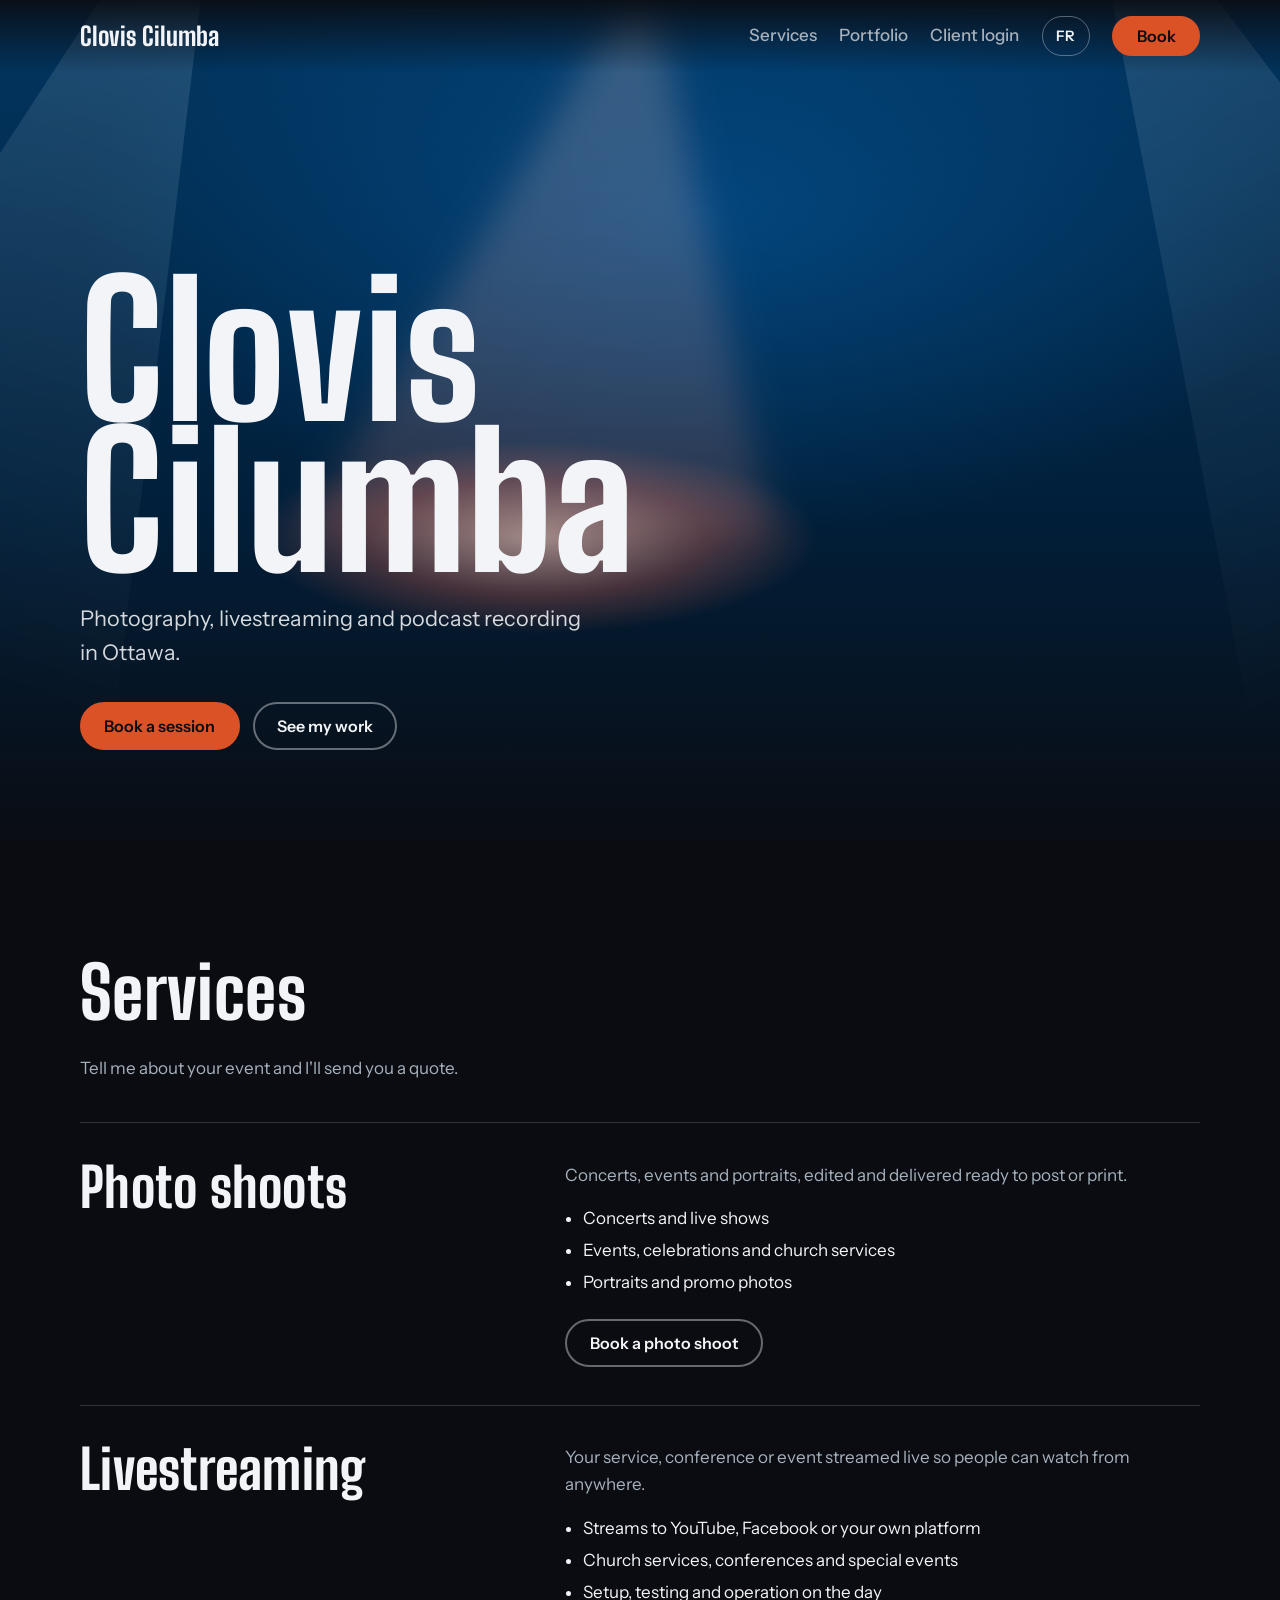
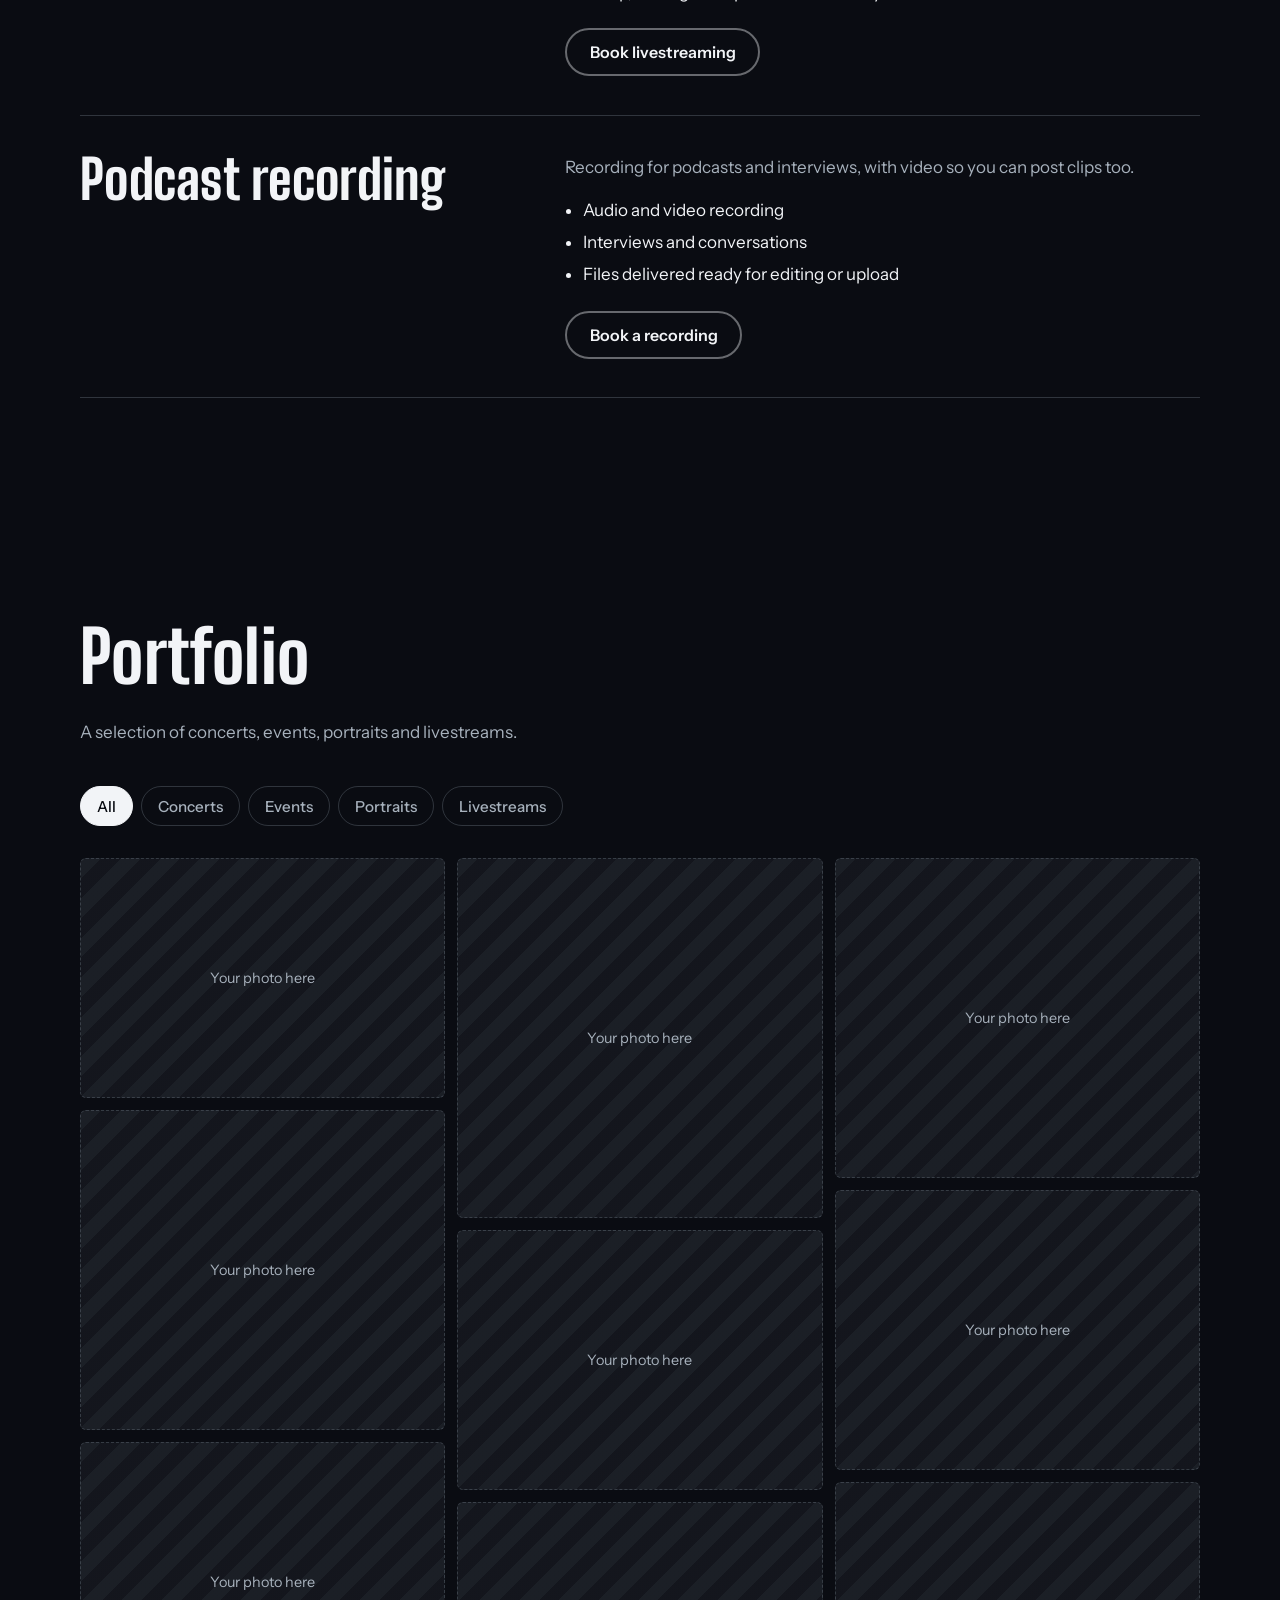
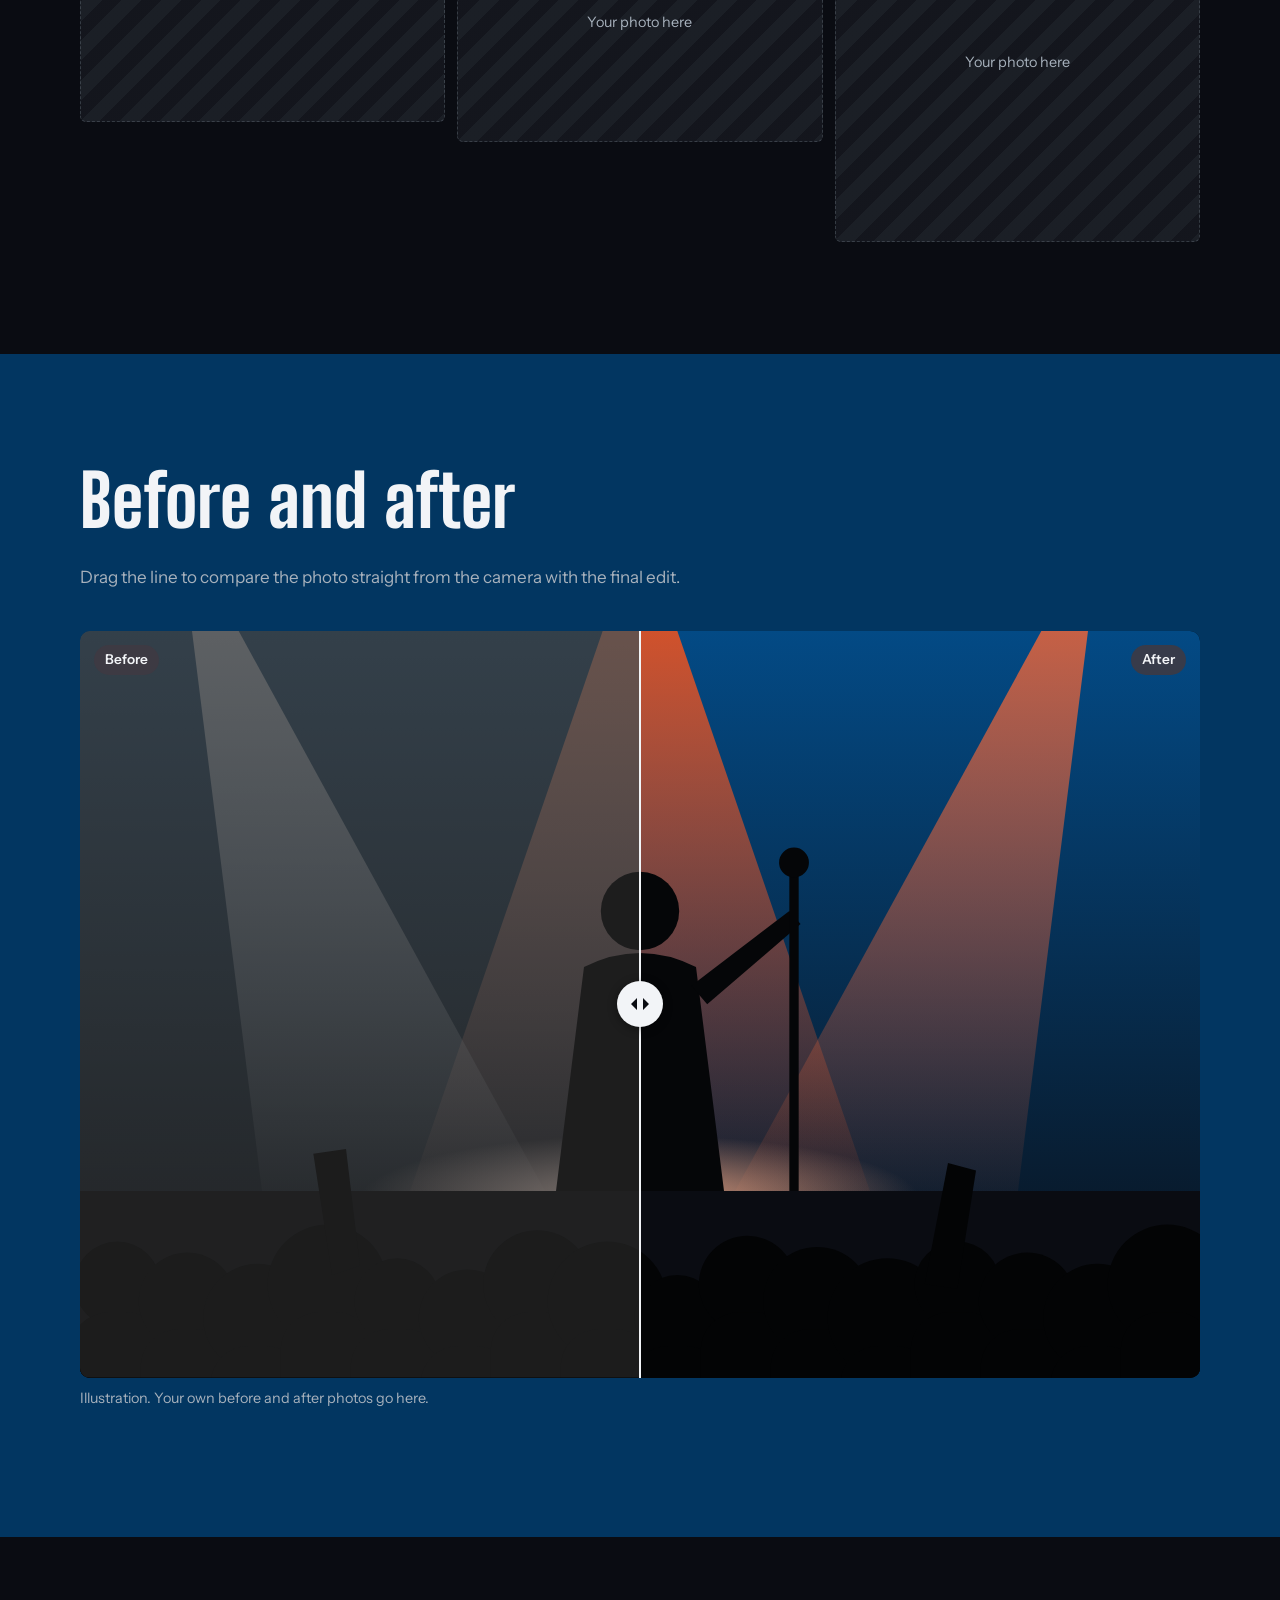
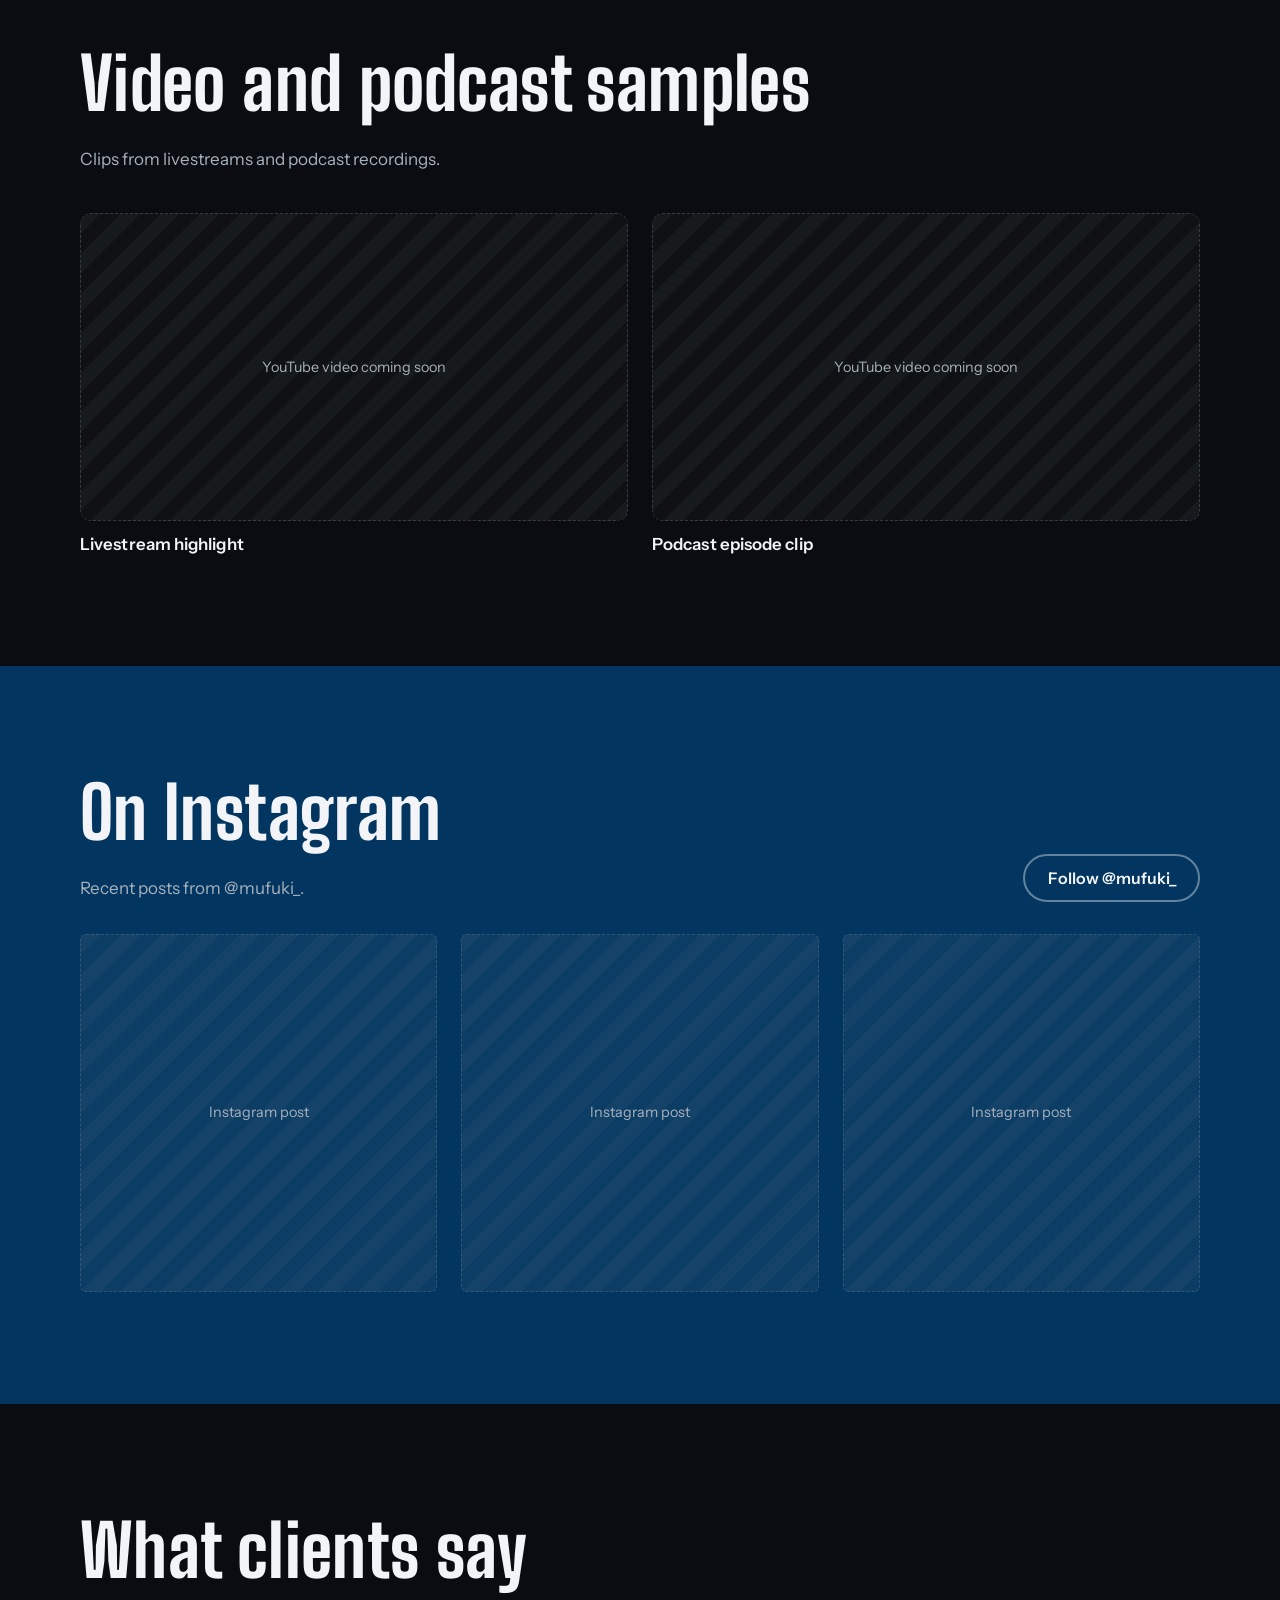
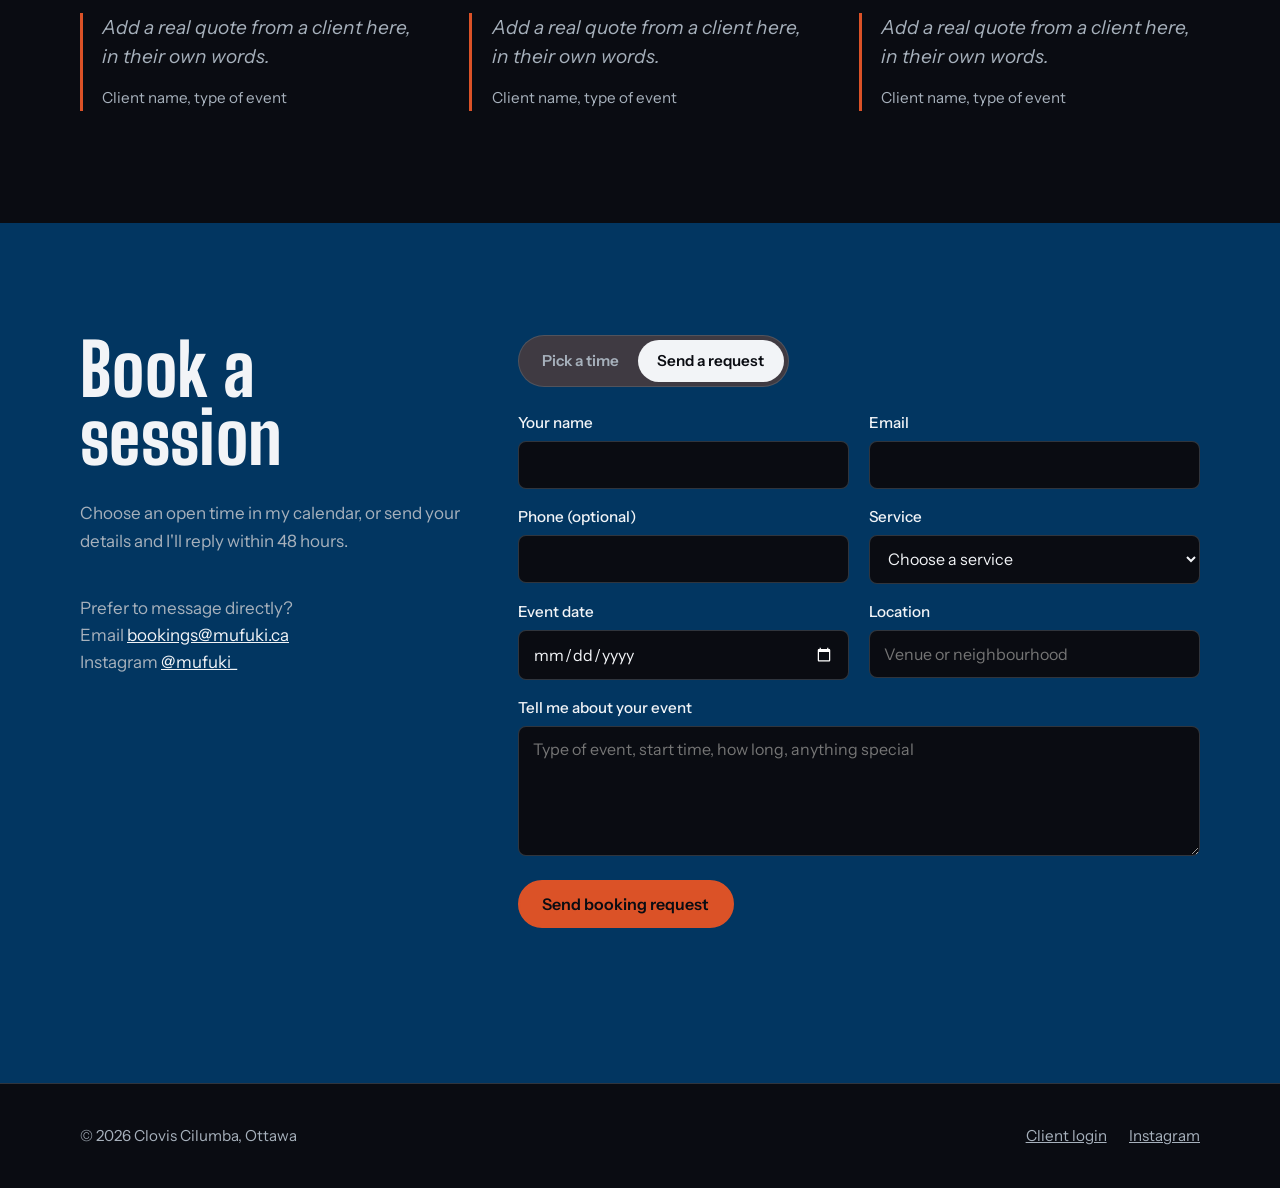
==== commit aaa7a8bf: "Add files via upload" ====
--- a/index.html
+++ b/index.html
@@ -14,13 +14,14 @@
        COLORS & FONTS — change these to restyle the whole site
        ========================================================= */
     :root {
-      --ink: #12152b;      /* page background (deep stage navy) */
-      --stage: #1b2041;    /* raised sections */
-      --line: #2f3561;     /* borders */
-      --text: #f1eef8;     /* main text */
-      --muted: #a9a6c6;    /* secondary text */
-      --amber: #ffb547;    /* spotlight accent */
-      --amber-ink: #241500;/* text on amber buttons */
+      --ink: #0A0C12;      /* page background (near black) */
+      --stage: #023661;    /* raised sections (deep blue) */
+      --plum: #3F3A42;     /* dark grey-plum for cards */
+      --line: rgba(118,130,142,.35); /* borders (slate) */
+      --text: #F2F4F7;     /* main text */
+      --muted: #A7B1BC;    /* secondary text (light slate) */
+      --amber: #DB5227;    /* accent (orange) */
+      --amber-ink: #0A0C12;/* text on orange buttons */
       --display: "Big Shoulders Display", Impact, sans-serif;
       --body: "Instrument Sans", system-ui, sans-serif;
       --wrap: 1120px;
@@ -57,14 +58,14 @@
       border: 2px solid var(--amber); transition: background .2s, color .2s, border-color .2s;
     }
     .btn-solid { background: var(--amber); color: var(--amber-ink); }
-    .btn-solid:hover { background: #ffc66e; }
-    .btn-line { background: transparent; color: var(--text); border-color: rgba(241,238,248,.4); }
+    .btn-solid:hover { background: #E8643A; }
+    .btn-line { background: transparent; color: var(--text); border-color: rgba(242,244,247,.4); }
     .btn-line:hover { border-color: var(--text); }
 
     /* ---------- Header ---------- */
     header.top {
       position: fixed; inset: 0 0 auto; z-index: 30;
-      background: linear-gradient(to bottom, rgba(18,21,43,.92), rgba(18,21,43,0));
+      background: linear-gradient(to bottom, rgba(10,12,18,.92), rgba(10,12,18,0));
     }
     header.top .wrap { display: flex; align-items: center; justify-content: space-between; height: 72px; gap: 1rem; }
     .logo { font-family: var(--display); font-weight: 800; font-size: 1.6rem; text-decoration: none; white-space: nowrap; }
@@ -74,7 +75,7 @@
     nav.links .btn { min-height: 40px; }
     .lang-btn {
       font: 600 .9rem var(--body); color: var(--text); background: transparent; cursor: pointer;
-      border: 1px solid rgba(241,238,248,.35); border-radius: 999px; min-height: 40px; min-width: 48px; padding: 0 .8rem;
+      border: 1px solid rgba(242,244,247,.35); border-radius: 999px; min-height: 40px; min-width: 48px; padding: 0 .8rem;
     }
     .lang-btn:hover { border-color: var(--text); }
     @media (max-width: 900px) { nav.links a:not(.btn) { display: none; } nav.links { gap: .6rem; } }
@@ -83,11 +84,11 @@
     .hero {
       position: relative; overflow: hidden; min-height: min(94vh, 880px);
       display: flex; align-items: flex-end; padding: 0 0 clamp(3rem, 8vw, 6rem);
-      background: radial-gradient(ellipse 70% 30% at 50% 100%, rgba(255,181,71,.12), transparent 70%), var(--ink);
+      background: radial-gradient(ellipse 70% 55% at 55% 25%, rgba(3,78,140,.75), transparent 70%), linear-gradient(to bottom, #023661 0%, #011f3a 60%, var(--ink) 100%);
       touch-action: pan-y;
     }
     .hero-video { position: absolute; inset: 0; width: 100%; height: 100%; object-fit: cover; }
-    .hero-shade { position: absolute; inset: 0; background: linear-gradient(to top, var(--ink) 4%, rgba(18,21,43,.55) 45%, rgba(18,21,43,.35)); }
+    .hero-shade { position: absolute; inset: 0; background: linear-gradient(to top, var(--ink) 4%, rgba(10,12,18,.55) 45%, rgba(10,12,18,.35)); }
     .hero-shade[hidden] { display: none; }
     .beam {
       position: absolute; top: -12%; height: 125%; width: 42vw; min-width: 260px;
@@ -95,18 +96,18 @@
       filter: blur(10px); mix-blend-mode: screen; pointer-events: none;
       transform: rotate(var(--r)); opacity: var(--o);
     }
-    .beam.a { left: -6%;  --r: 20deg;  --o: .32; background: linear-gradient(rgba(120,140,255,.9), transparent 75%); }
-    .beam.c { right: -8%; --r: -24deg; --o: .3;  background: linear-gradient(rgba(120,140,255,.85), transparent 75%); }
+    .beam.a { left: -6%;  --r: 20deg;  --o: .32; background: linear-gradient(rgba(118,130,142,.9), transparent 75%); }
+    .beam.c { right: -8%; --r: -24deg; --o: .3;  background: linear-gradient(rgba(118,130,142,.85), transparent 75%); }
     .track-beam { position: absolute; inset: 0; pointer-events: none; mix-blend-mode: screen; filter: blur(18px); opacity: .42; }
     .track-beam-inner {
       position: absolute; inset: 0;
-      background: linear-gradient(to bottom, rgba(255,222,170,.5), rgba(255,181,71,.35) 75%, rgba(255,181,71,.15));
+      background: linear-gradient(to bottom, rgba(255,205,180,.5), rgba(219,82,39,.4) 75%, rgba(219,82,39,.18));
     }
     @media (max-width: 700px) { .track-beam { opacity: .3; } }
     .spot-pool {
       position: absolute; left: 0; top: 0; width: 44vmax; height: 15vmax; pointer-events: none;
       border-radius: 50%; mix-blend-mode: screen; will-change: transform;
-      background: radial-gradient(closest-side, rgba(255,226,180,.55), rgba(255,181,71,.18) 60%, transparent);
+      background: radial-gradient(closest-side, rgba(255,196,165,.6), rgba(219,82,39,.3) 60%, transparent);
     }
     .hero .wrap { position: relative; z-index: 2; }
     .hero h1 { font-size: clamp(4.2rem, 15vw, 11.5rem); line-height: .82; max-width: 9ch; }
@@ -136,7 +137,7 @@
     .chip input { position: absolute; opacity: 0; pointer-events: none; }
     .chip span {
       display: inline-flex; align-items: center; min-height: 44px; padding: 0 1.1rem; cursor: pointer;
-      border: 1px solid var(--line); border-radius: 999px; color: var(--muted); font-weight: 500;
+      border: 1px solid var(--line); border-radius: 999px; color: var(--muted); font-weight: 500; background: var(--plum);
     }
     .chip input:checked + span { background: var(--text); color: var(--ink); border-color: var(--text); }
     .chip input:focus-visible + span { outline: 3px solid var(--amber); outline-offset: 2px; }
@@ -169,7 +170,7 @@
     .tile:hover img { transform: scale(1.03); }
     .placeholder {
       display: grid; place-items: center; color: var(--muted); font-size: .9rem; text-align: center; padding: 1rem;
-      background: repeating-linear-gradient(135deg, #232954 0 14px, #20254c 14px 28px);
+      background: repeating-linear-gradient(135deg, rgba(118,130,142,.16) 0 14px, rgba(118,130,142,.09) 14px 28px);
       border: 1px dashed var(--line); border-radius: 6px;
     }
     dialog#lightbox { border: 0; padding: 0; background: transparent; max-width: 92vw; max-height: 92vh; }
@@ -184,7 +185,7 @@
     .ba-list { display: grid; gap: 2rem; }
     .ba {
       position: relative; margin: 0; aspect-ratio: 3 / 2; border-radius: 10px; overflow: hidden;
-      --pos: 50%; background: #0c0e1e; user-select: none;
+      --pos: 50%; background: #050608; user-select: none;
     }
     .ba-layer { position: absolute; inset: 0; }
     .ba-layer img, .ba-layer svg { width: 100%; height: 100%; object-fit: cover; display: block; }
@@ -194,11 +195,11 @@
     .ba-handle::after {
       content: ""; position: absolute; top: 50%; left: 50%; width: 46px; height: 46px; margin: -23px 0 0 -23px;
       border-radius: 50%; background: var(--text);
-      background-image: url("data:image/svg+xml,%3Csvg xmlns='http://www.w3.org/2000/svg' viewBox='0 0 24 24' fill='%2312152b'%3E%3Cpath d='M9 6 3 12l6 6V6zm6 0v12l6-6-6-6z'/%3E%3C/svg%3E");
+      background-image: url("data:image/svg+xml,%3Csvg xmlns='http://www.w3.org/2000/svg' viewBox='0 0 24 24' fill='%230A0C12'%3E%3Cpath d='M9 6 3 12l6 6V6zm6 0v12l6-6-6-6z'/%3E%3C/svg%3E");
       background-size: 24px; background-position: center; background-repeat: no-repeat;
       box-shadow: 0 2px 10px rgba(0,0,0,.4);
     }
-    .ba-tag { position: absolute; top: 14px; padding: .25rem .7rem; border-radius: 999px; font-size: .85rem; font-weight: 600; background: rgba(18,21,43,.75); pointer-events: none; }
+    .ba-tag { position: absolute; top: 14px; padding: .25rem .7rem; border-radius: 999px; font-size: .85rem; font-weight: 600; background: rgba(63,58,66,.88); pointer-events: none; }
     .ba-tag.b { left: 14px; } .ba-tag.a { right: 14px; }
     .ba input[type="range"] {
       position: absolute; inset: 0; width: 100%; height: 100%; margin: 0; opacity: 0; cursor: ew-resize;
@@ -212,14 +213,14 @@
     /* ---------- Video & podcast samples ---------- */
     .reels { display: grid; grid-template-columns: repeat(auto-fit, minmax(280px, 1fr)); gap: 1.5rem; }
     .reel h3 { font: 600 1.05rem var(--body); margin: .8rem 0 0; }
-    .reel-frame { position: relative; aspect-ratio: 16 / 9; border-radius: 10px; overflow: hidden; background: #0c0e1e; }
+    .reel-frame { position: relative; aspect-ratio: 16 / 9; border-radius: 10px; overflow: hidden; background: #050608; }
     .reel-frame iframe { position: absolute; inset: 0; width: 100%; height: 100%; border: 0; }
     .reel-play {
       position: absolute; inset: 0; width: 100%; border: 0; padding: 0; cursor: pointer; background: #000 center/cover no-repeat;
     }
     .reel-play::after {
       content: ""; position: absolute; top: 50%; left: 50%; width: 68px; height: 68px; margin: -34px 0 0 -34px; border-radius: 50%;
-      background: var(--amber) url("data:image/svg+xml,%3Csvg xmlns='http://www.w3.org/2000/svg' viewBox='0 0 24 24' fill='%23241500'%3E%3Cpath d='M8 5v14l11-7z'/%3E%3C/svg%3E") center/30px no-repeat;
+      background: var(--amber) url("data:image/svg+xml,%3Csvg xmlns='http://www.w3.org/2000/svg' viewBox='0 0 24 24' fill='%230A0C12'%3E%3Cpath d='M8 5v14l11-7z'/%3E%3C/svg%3E") center/30px no-repeat;
       box-shadow: 0 4px 20px rgba(0,0,0,.45); transition: transform .2s;
     }
     .reel-play:hover::after { transform: scale(1.08); }
@@ -244,7 +245,7 @@
     @media (max-width: 860px) { .book-grid { grid-template-columns: 1fr; gap: 1rem; } }
     .contact-alt { color: var(--muted); }
     .contact-alt a { color: var(--text); }
-    .tabs { display: inline-flex; padding: 4px; border-radius: 999px; border: 1px solid var(--line); margin-bottom: 1.5rem; }
+    .tabs { display: inline-flex; padding: 4px; border-radius: 999px; border: 1px solid var(--line); margin-bottom: 1.5rem; background: var(--plum); }
     .tabs button {
       font: 600 .95rem var(--body); color: var(--muted); background: transparent; border: 0; cursor: pointer;
       min-height: 42px; padding: 0 1.2rem; border-radius: 999px;
@@ -262,7 +263,7 @@
       background: var(--ink); border: 1px solid var(--line); border-radius: 8px;
       padding: .8rem .9rem; min-height: 48px;
     }
-    input:focus, select:focus, textarea:focus { outline: none; border-color: var(--amber); box-shadow: 0 0 0 3px rgba(255,181,71,.25); }
+    input:focus, select:focus, textarea:focus { outline: none; border-color: var(--amber); box-shadow: 0 0 0 3px rgba(219,82,39,.25); }
     textarea { min-height: 130px; resize: vertical; }
     input[type="date"] { color-scheme: dark; }
     .status { grid-column: 1 / -1; margin: 0; min-height: 1.6em; }
@@ -937,26 +938,26 @@
   // A simple drawn concert scene used until real photos are added.
   return `<svg viewBox="0 0 1200 800" preserveAspectRatio="xMidYMid slice" aria-hidden="true">
     <defs>
-      <linearGradient id="bg" x1="0" y1="0" x2="0" y2="1"><stop offset="0" stop-color="#1a1440"/><stop offset="1" stop-color="#3a1a3e"/></linearGradient>
-      <linearGradient id="b1" x1="0" y1="0" x2="0" y2="1"><stop offset="0" stop-color="#ffb547" stop-opacity=".95"/><stop offset="1" stop-color="#ffb547" stop-opacity="0"/></linearGradient>
-      <linearGradient id="b2" x1="0" y1="0" x2="0" y2="1"><stop offset="0" stop-color="#7a5cff" stop-opacity=".9"/><stop offset="1" stop-color="#7a5cff" stop-opacity="0"/></linearGradient>
-      <linearGradient id="b3" x1="0" y1="0" x2="0" y2="1"><stop offset="0" stop-color="#ff4f8b" stop-opacity=".85"/><stop offset="1" stop-color="#ff4f8b" stop-opacity="0"/></linearGradient>
-      <radialGradient id="glow" cx=".5" cy=".5" r=".5"><stop offset="0" stop-color="#ffd38a" stop-opacity=".9"/><stop offset="1" stop-color="#ffd38a" stop-opacity="0"/></radialGradient>
+      <linearGradient id="bg" x1="0" y1="0" x2="0" y2="1"><stop offset="0" stop-color="#034a85"/><stop offset="1" stop-color="#0A0C12"/></linearGradient>
+      <linearGradient id="b1" x1="0" y1="0" x2="0" y2="1"><stop offset="0" stop-color="#DB5227" stop-opacity=".95"/><stop offset="1" stop-color="#DB5227" stop-opacity="0"/></linearGradient>
+      <linearGradient id="b2" x1="0" y1="0" x2="0" y2="1"><stop offset="0" stop-color="#76828E" stop-opacity=".9"/><stop offset="1" stop-color="#76828E" stop-opacity="0"/></linearGradient>
+      <linearGradient id="b3" x1="0" y1="0" x2="0" y2="1"><stop offset="0" stop-color="#E8643A" stop-opacity=".85"/><stop offset="1" stop-color="#E8643A" stop-opacity="0"/></linearGradient>
+      <radialGradient id="glow" cx=".5" cy=".5" r=".5"><stop offset="0" stop-color="#ffb08a" stop-opacity=".9"/><stop offset="1" stop-color="#ffb08a" stop-opacity="0"/></radialGradient>
     </defs>
     <rect width="1200" height="800" fill="url(#bg)"/>
     <polygon points="560,0 640,0 860,640 340,640" fill="url(#b1)"/>
     <polygon points="120,0 170,0 520,640 200,640" fill="url(#b2)"/>
     <polygon points="1030,0 1080,0 1000,640 680,640" fill="url(#b3)"/>
     <ellipse cx="600" cy="610" rx="300" ry="70" fill="url(#glow)"/>
-    <rect y="600" width="1200" height="200" fill="#120c22"/>
-    <g fill="#0b0716">
+    <rect y="600" width="1200" height="200" fill="#0A0C12"/>
+    <g fill="#050608">
       <circle cx="600" cy="300" r="42"/>
       <path d="M540 360 Q600 330 660 360 L690 600 L510 600 Z"/>
       <path d="M655 380 L760 300 L772 314 L672 400 Z"/>
       <rect x="760" y="250" width="10" height="350"/>
       <circle cx="765" cy="248" r="16"/>
     </g>
-    <g fill="#07040f">
+    <g fill="#030405">
       ${Array.from({ length: 16 }, (_, i) => `<circle cx="${40 + i * 75}" cy="${700 + (i % 3) * 18}" r="${46 + (i % 4) * 6}"/><rect x="${-10 + i * 75}" y="${730 + (i % 3) * 18}" width="100" height="120" rx="40"/>`).join("")}
       <path d="M270 690 L250 560 L285 555 L300 680 Z"/><path d="M905 700 L930 570 L960 578 L940 705 Z"/>
     </g>
@@ -1074,7 +1075,7 @@
   (function (C, A, L) { let p = function (a, ar) { a.q.push(ar); }; let d = C.document; C.Cal = C.Cal || function () { let cal = C.Cal; let ar = arguments; if (!cal.loaded) { cal.ns = {}; cal.q = cal.q || []; d.head.appendChild(d.createElement("script")).src = A; cal.loaded = true; } if (ar[0] === L) { const api = function () { p(api, arguments); }; const namespace = ar[1]; api.q = api.q || []; if (typeof namespace === "string") { cal.ns[namespace] = cal.ns[namespace] || api; p(cal.ns[namespace], ar); p(cal, ["initNamespace", namespace]); } else p(cal, ar); return; } p(cal, ar); }; })(window, "https://app.cal.com/embed/embed.js", "init");
   Cal("init", { origin: "https://cal.com" });
   Cal("inline", { elementOrSelector: "#cal-inline", calLink: CONFIG.calLink, layout: "month_view" });
-  Cal("ui", { theme: "dark", cssVarsPerTheme: { dark: { "cal-brand": "#ffb547" } }, hideEventTypeDetails: false, layout: "month_view" });
+  Cal("ui", { theme: "dark", cssVarsPerTheme: { dark: { "cal-brand": "#DB5227" } }, hideEventTypeDetails: false, layout: "month_view" });
   showTab("cal");
 } else {
   document.getElementById("cal-inline").hidden = true;
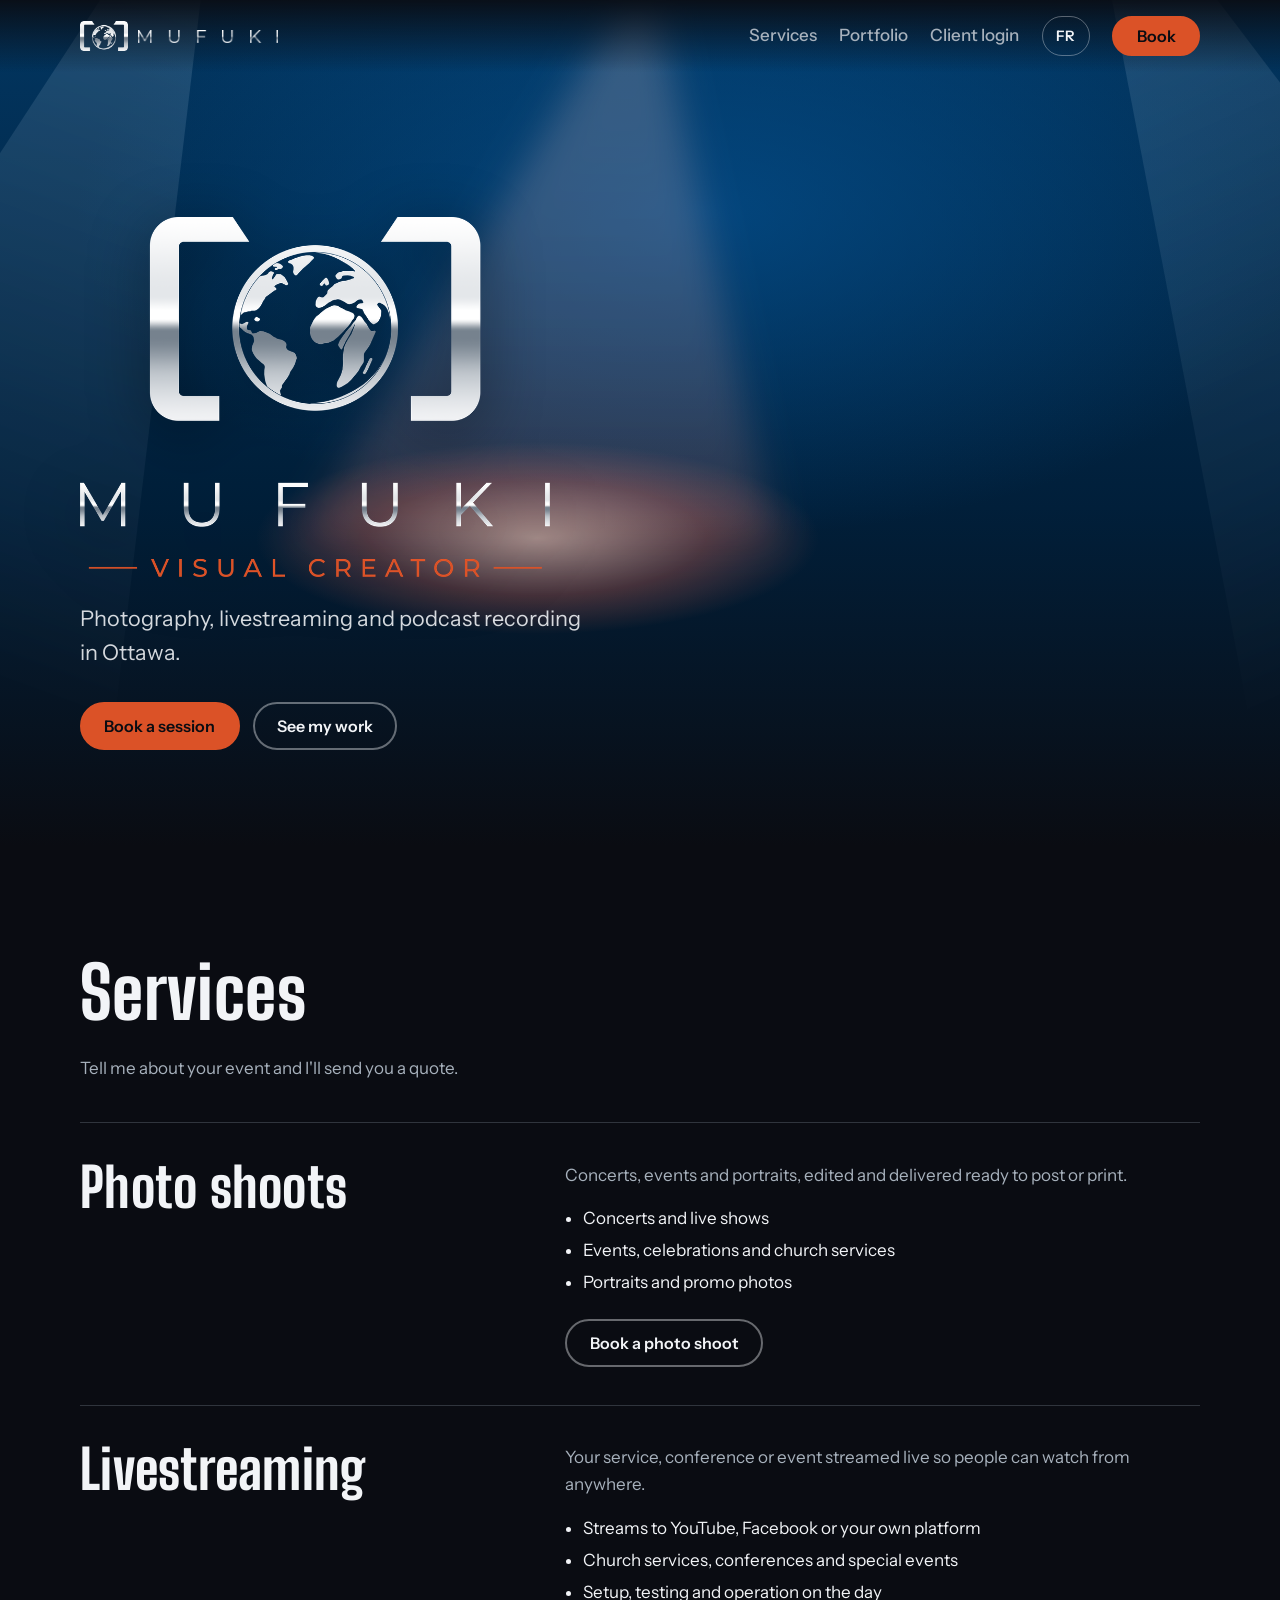
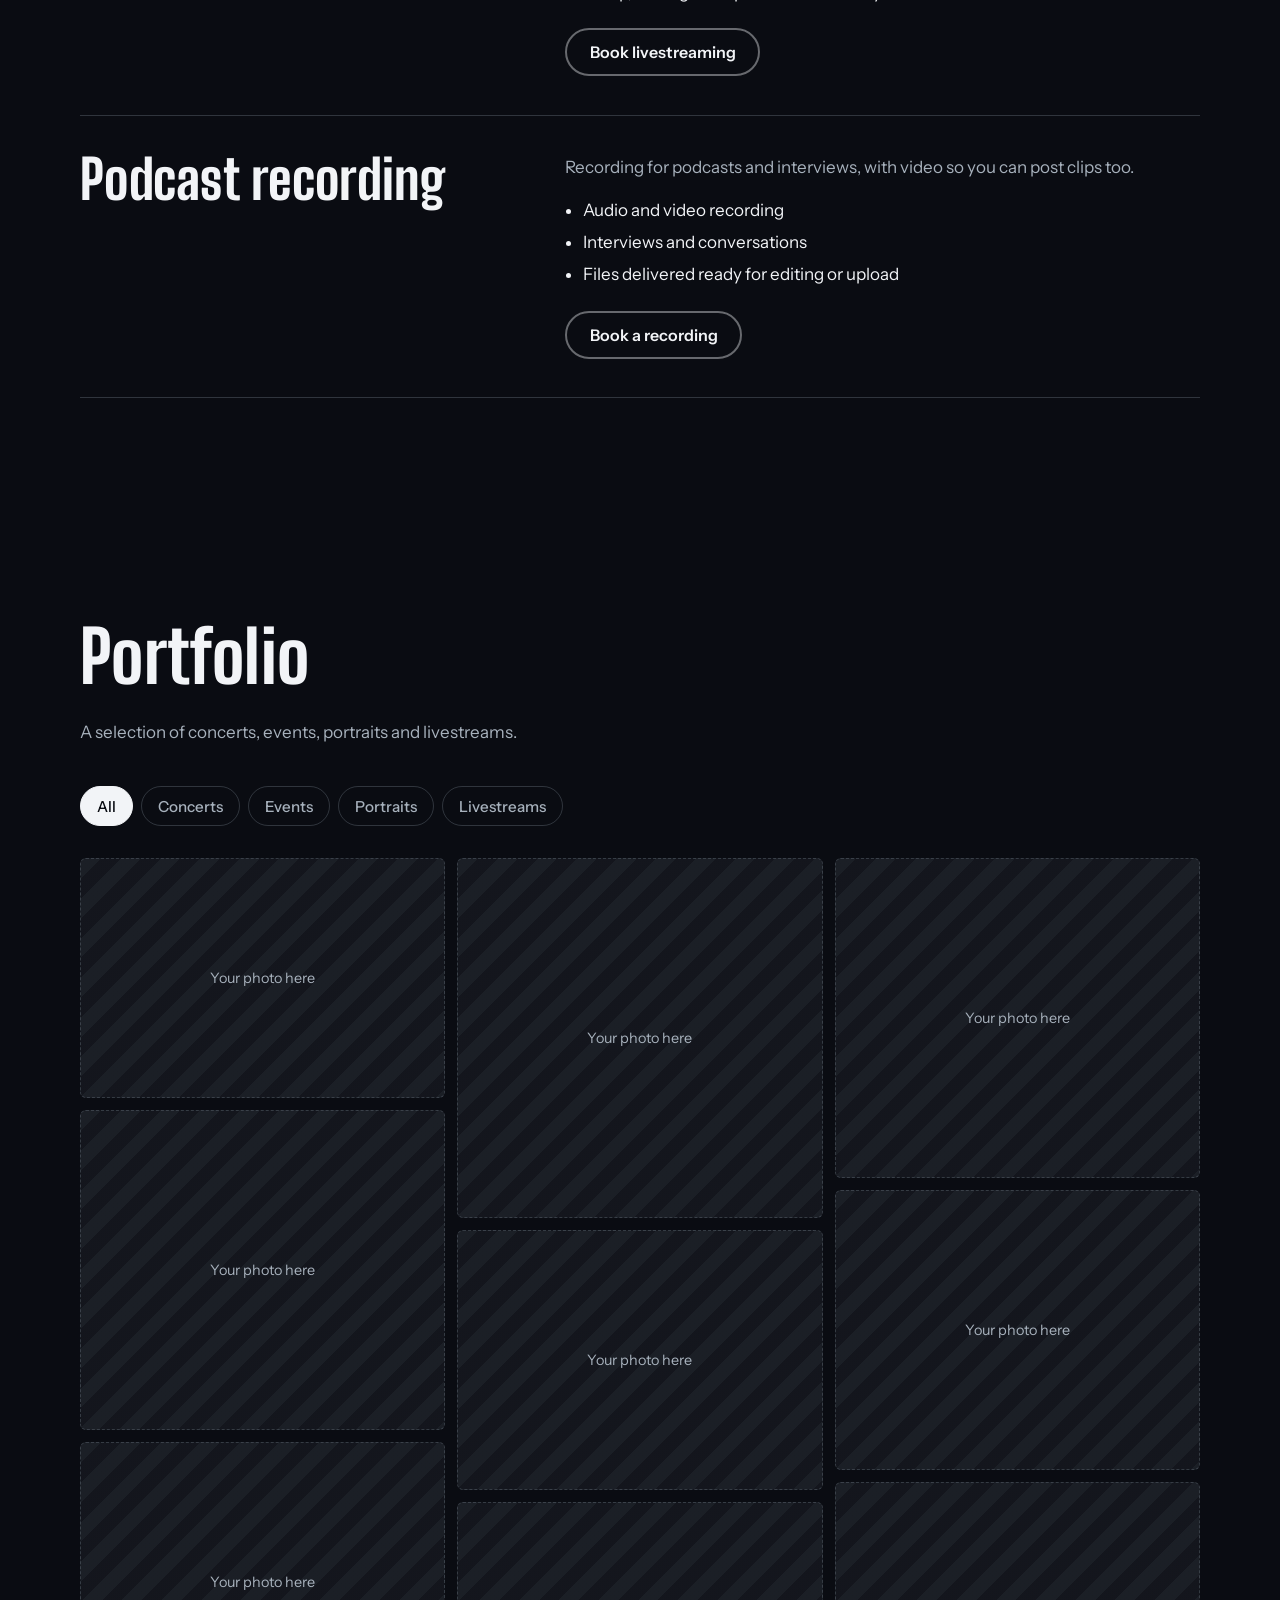
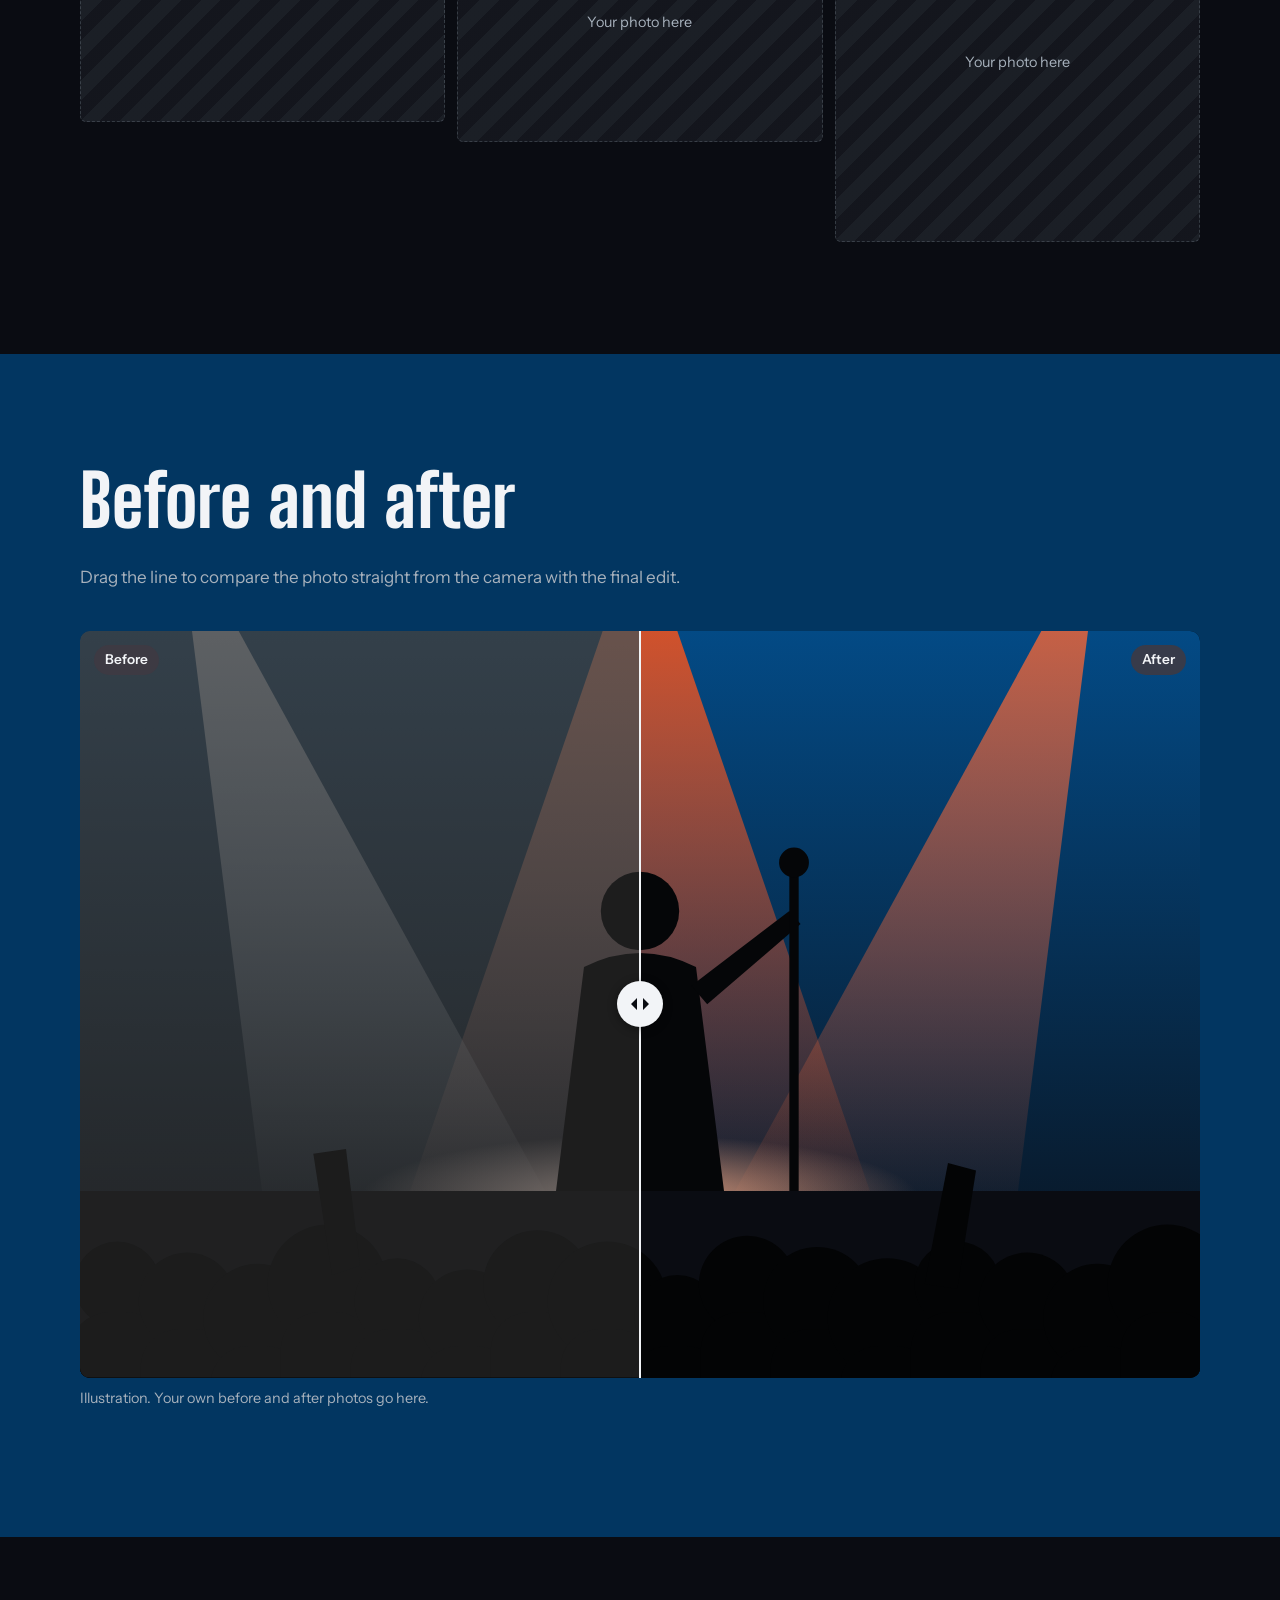
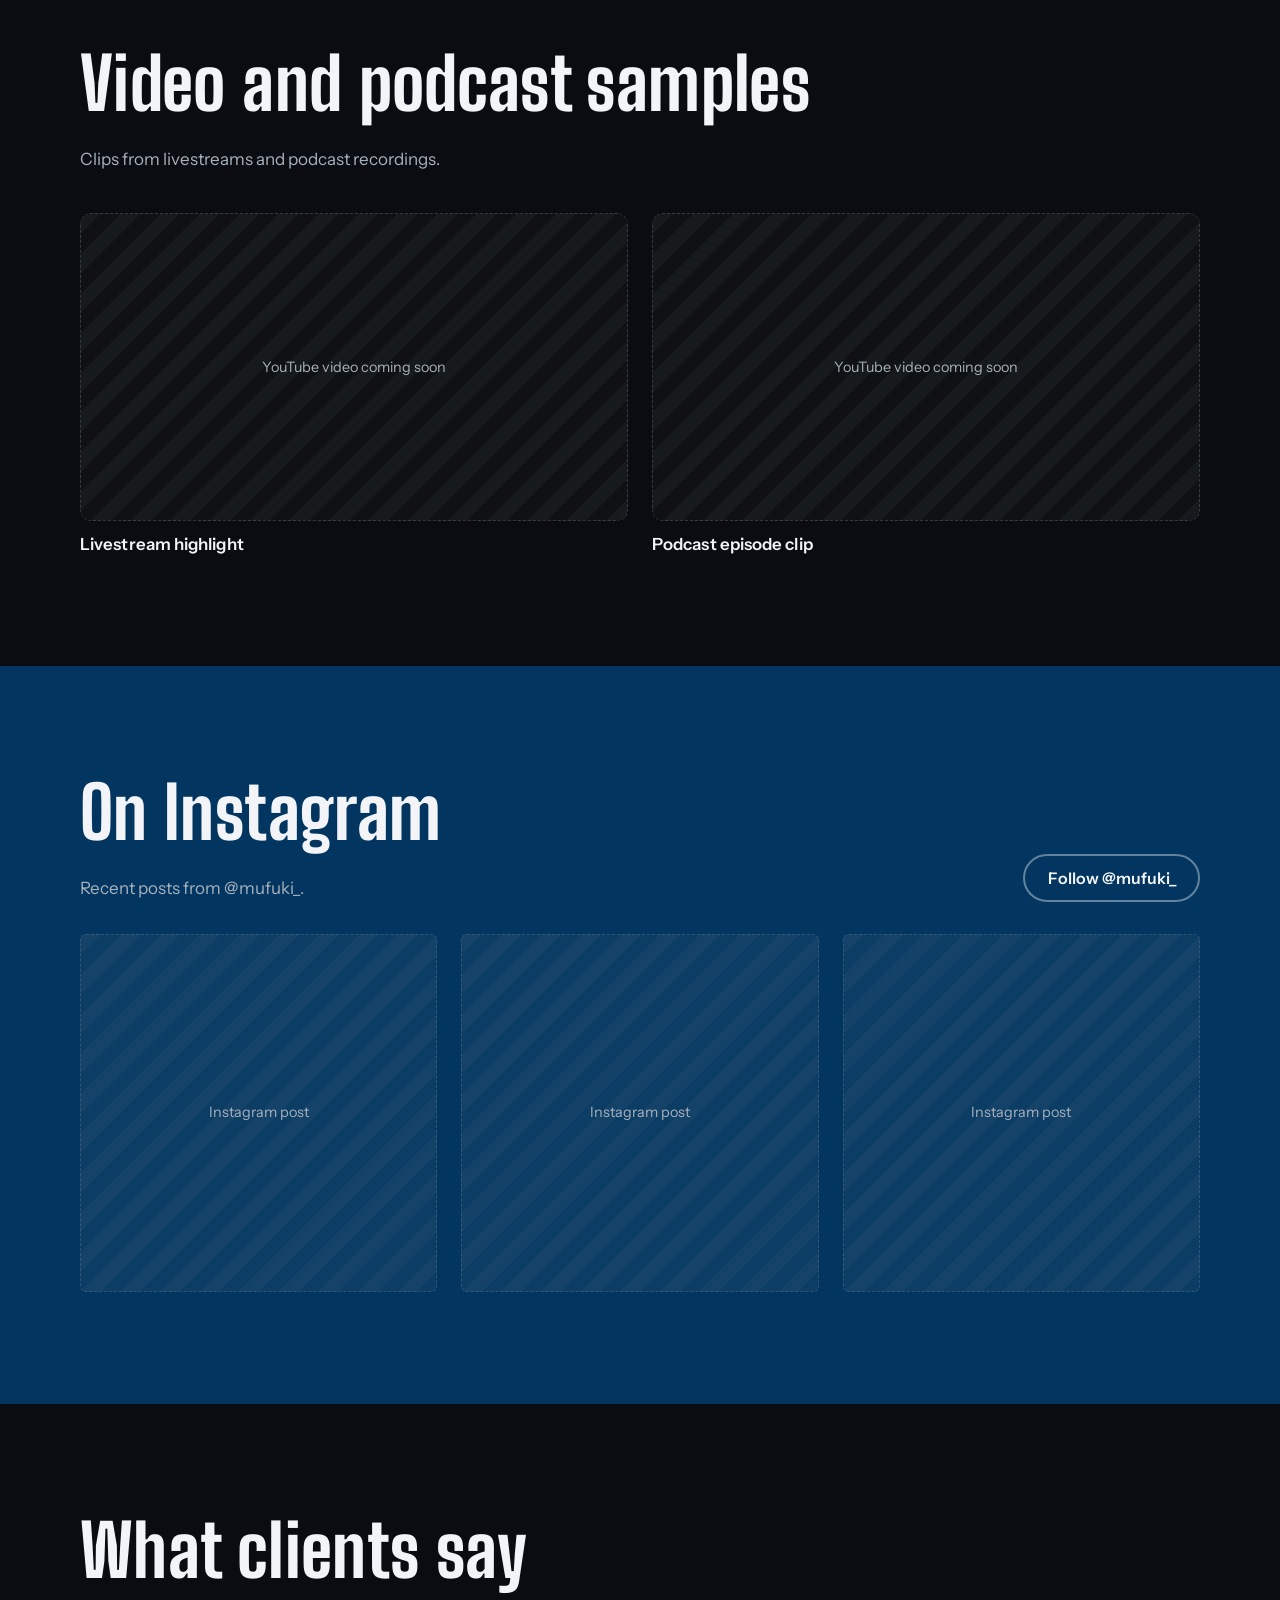
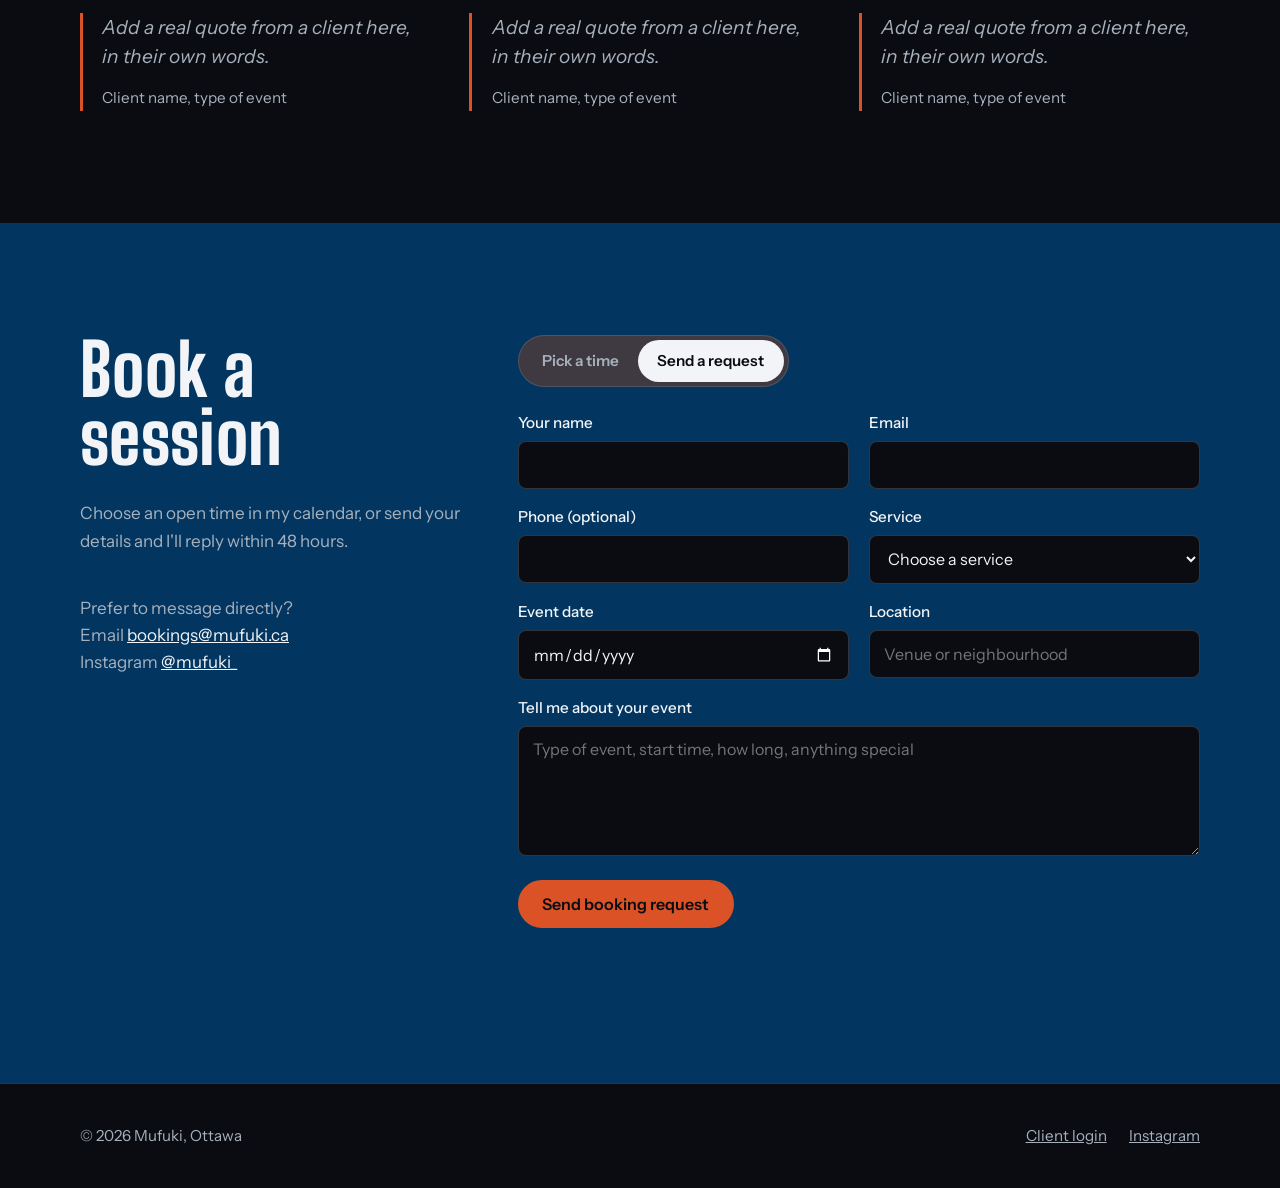
==== commit ea1303fb: "Add files via upload" ====
--- a/index.html
+++ b/index.html
@@ -3,7 +3,9 @@
 <head>
   <meta charset="utf-8">
   <meta name="viewport" content="width=device-width, initial-scale=1">
-  <title>Clovis Cilumba | Photo, Livestream, Podcast</title>
+  <title>Mufuki | Photo, Livestream, Podcast</title>
+  <link rel="icon" type="image/png" href="images/favicon.png">
+  <link rel="apple-touch-icon" href="images/apple-touch-icon.png">
   <meta name="description" content="Photography, livestreaming and podcast recording in Ottawa. See my work and book a session.">
   <link rel="preconnect" href="https://fonts.googleapis.com">
   <link rel="preconnect" href="https://fonts.gstatic.com" crossorigin>
@@ -68,7 +70,10 @@
       background: linear-gradient(to bottom, rgba(10,12,18,.92), rgba(10,12,18,0));
     }
     header.top .wrap { display: flex; align-items: center; justify-content: space-between; height: 72px; gap: 1rem; }
-    .logo { font-family: var(--display); font-weight: 800; font-size: 1.6rem; text-decoration: none; white-space: nowrap; }
+    .logo { display: flex; align-items: center; gap: 10px; text-decoration: none; flex-shrink: 0; }
+    .logo .mark { height: 30px; width: auto; }
+    .logo .word { height: 13px; width: auto; }
+    @media (max-width: 420px) { .logo .word { height: 11px; } }
     nav.links { display: flex; gap: 1.4rem; align-items: center; }
     nav.links a:not(.btn) { text-decoration: none; color: var(--muted); font-weight: 500; }
     nav.links a:not(.btn):hover { color: var(--text); }
@@ -110,7 +115,8 @@
       background: radial-gradient(closest-side, rgba(255,196,165,.6), rgba(219,82,39,.3) 60%, transparent);
     }
     .hero .wrap { position: relative; z-index: 2; }
-    .hero h1 { font-size: clamp(4.2rem, 15vw, 11.5rem); line-height: .82; max-width: 9ch; }
+    .hero h1 { margin: 0; }
+    .hero h1 img { width: clamp(240px, 40vw, 470px); height: auto; filter: drop-shadow(0 10px 30px rgba(0,0,0,.45)); }
     .hero p { font-size: clamp(1.1rem, 2vw, 1.35rem); opacity: .88; max-width: 36ch; margin: 1.5rem 0 2rem; }
     .actions { display: flex; flex-wrap: wrap; gap: .8rem; }
 
@@ -282,7 +288,7 @@
 
 <header class="top">
   <div class="wrap">
-    <a class="logo" href="#top">Clovis Cilumba</a>
+    <a class="logo" href="#top"><img class="mark" src="images/logo-mark.png" alt="" width="160" height="99"><img class="word" src="images/logo-word.png" alt="Mufuki" width="600" height="56"></a>
     <nav class="links" aria-label="Main">
       <a href="#services" data-i18n="nav.services">Services</a>
       <a href="#work" data-i18n="nav.work">Portfolio</a>
@@ -305,7 +311,7 @@
     <div class="track-beam" aria-hidden="true"><div class="track-beam-inner" id="trackBeam"></div></div>
     <div class="spot-pool" id="spotPool" aria-hidden="true"></div>
     <div class="wrap">
-      <h1>Clovis Cilumba</h1>
+      <h1><img src="images/logo.png" alt="Mufuki, visual creator" width="900" height="690"></h1>
       <p data-i18n="hero.sub">Photography, livestreaming and podcast recording in Ottawa.</p>
       <div class="actions">
         <a class="btn btn-solid" href="#book" data-i18n="hero.cta1">Book a session</a>
@@ -552,7 +558,7 @@
 
 <footer class="site">
   <div class="wrap">
-    <span>&copy; <span id="year"></span> Clovis Cilumba, Ottawa</span>
+    <span>&copy; <span id="year"></span> Mufuki, Ottawa</span>
     <nav aria-label="Footer">
       <a href="client.html" data-i18n="nav.clients">Client login</a>
       <a href="https://instagram.com/mufuki_" target="_blank" rel="noopener">Instagram</a>
@@ -646,7 +652,7 @@
    ===================================================================== */
 const I18N = {
   en: {
-    "meta.title": "Clovis Cilumba | Photo, Livestream, Podcast",
+    "meta.title": "Mufuki | Photo, Livestream, Podcast",
     "meta.desc": "Photography, livestreaming and podcast recording in Ottawa. See my work and book a session.",
     "nav.services": "Services", "nav.work": "Portfolio", "nav.prices": "Prices", "nav.clients": "Client login", "nav.book": "Book",
     "lang.switch": "Voir le site en français",
@@ -688,7 +694,7 @@
     "form.failed": "Your request didn't send. Check your connection and try again, or email bookings@mufuki.ca.",
   },
   fr: {
-    "meta.title": "Clovis Cilumba | Photo, diffusion en direct, balado",
+    "meta.title": "Mufuki | Photo, diffusion en direct, balado",
     "meta.desc": "Photographie, diffusion en direct et enregistrement de balados à Ottawa. Découvrez mon travail et réservez une séance.",
     "nav.services": "Services", "nav.work": "Portfolio", "nav.prices": "Tarifs", "nav.clients": "Espace client", "nav.book": "Réserver",
     "lang.switch": "View the site in English",
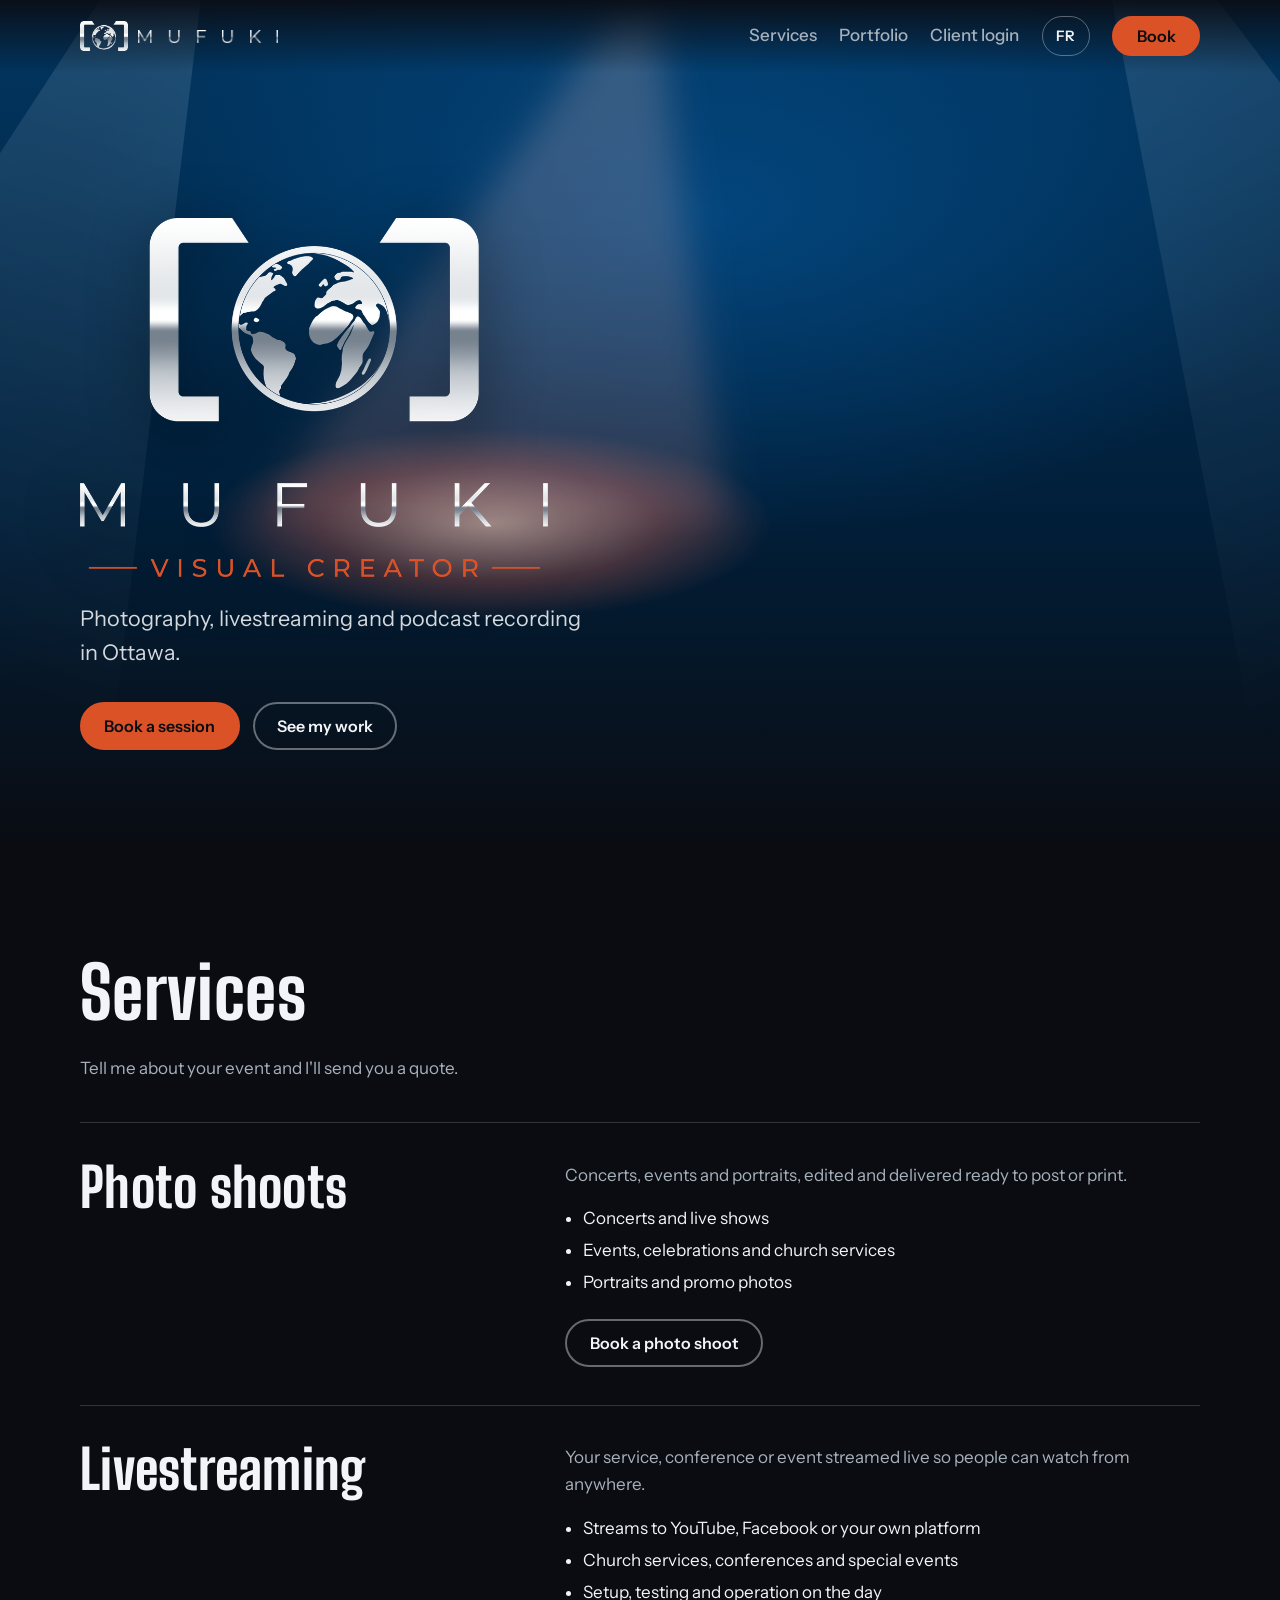
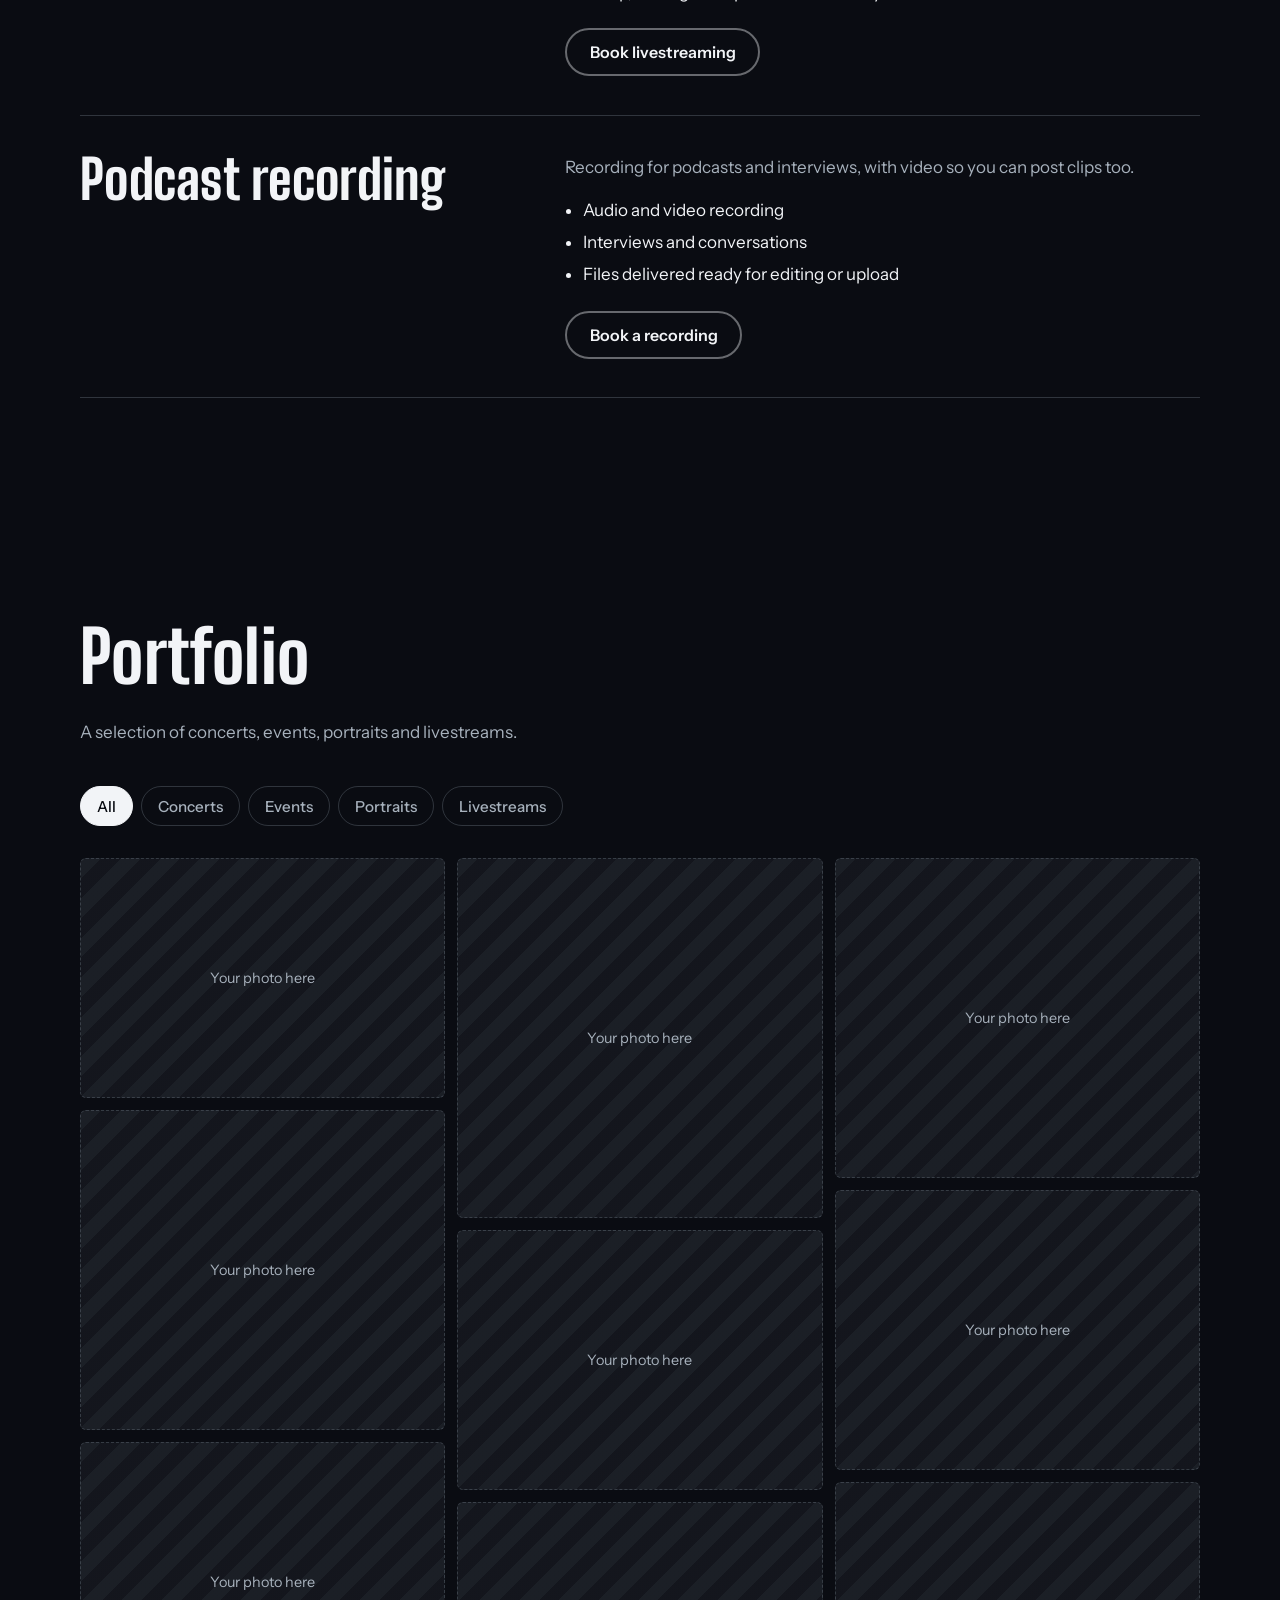
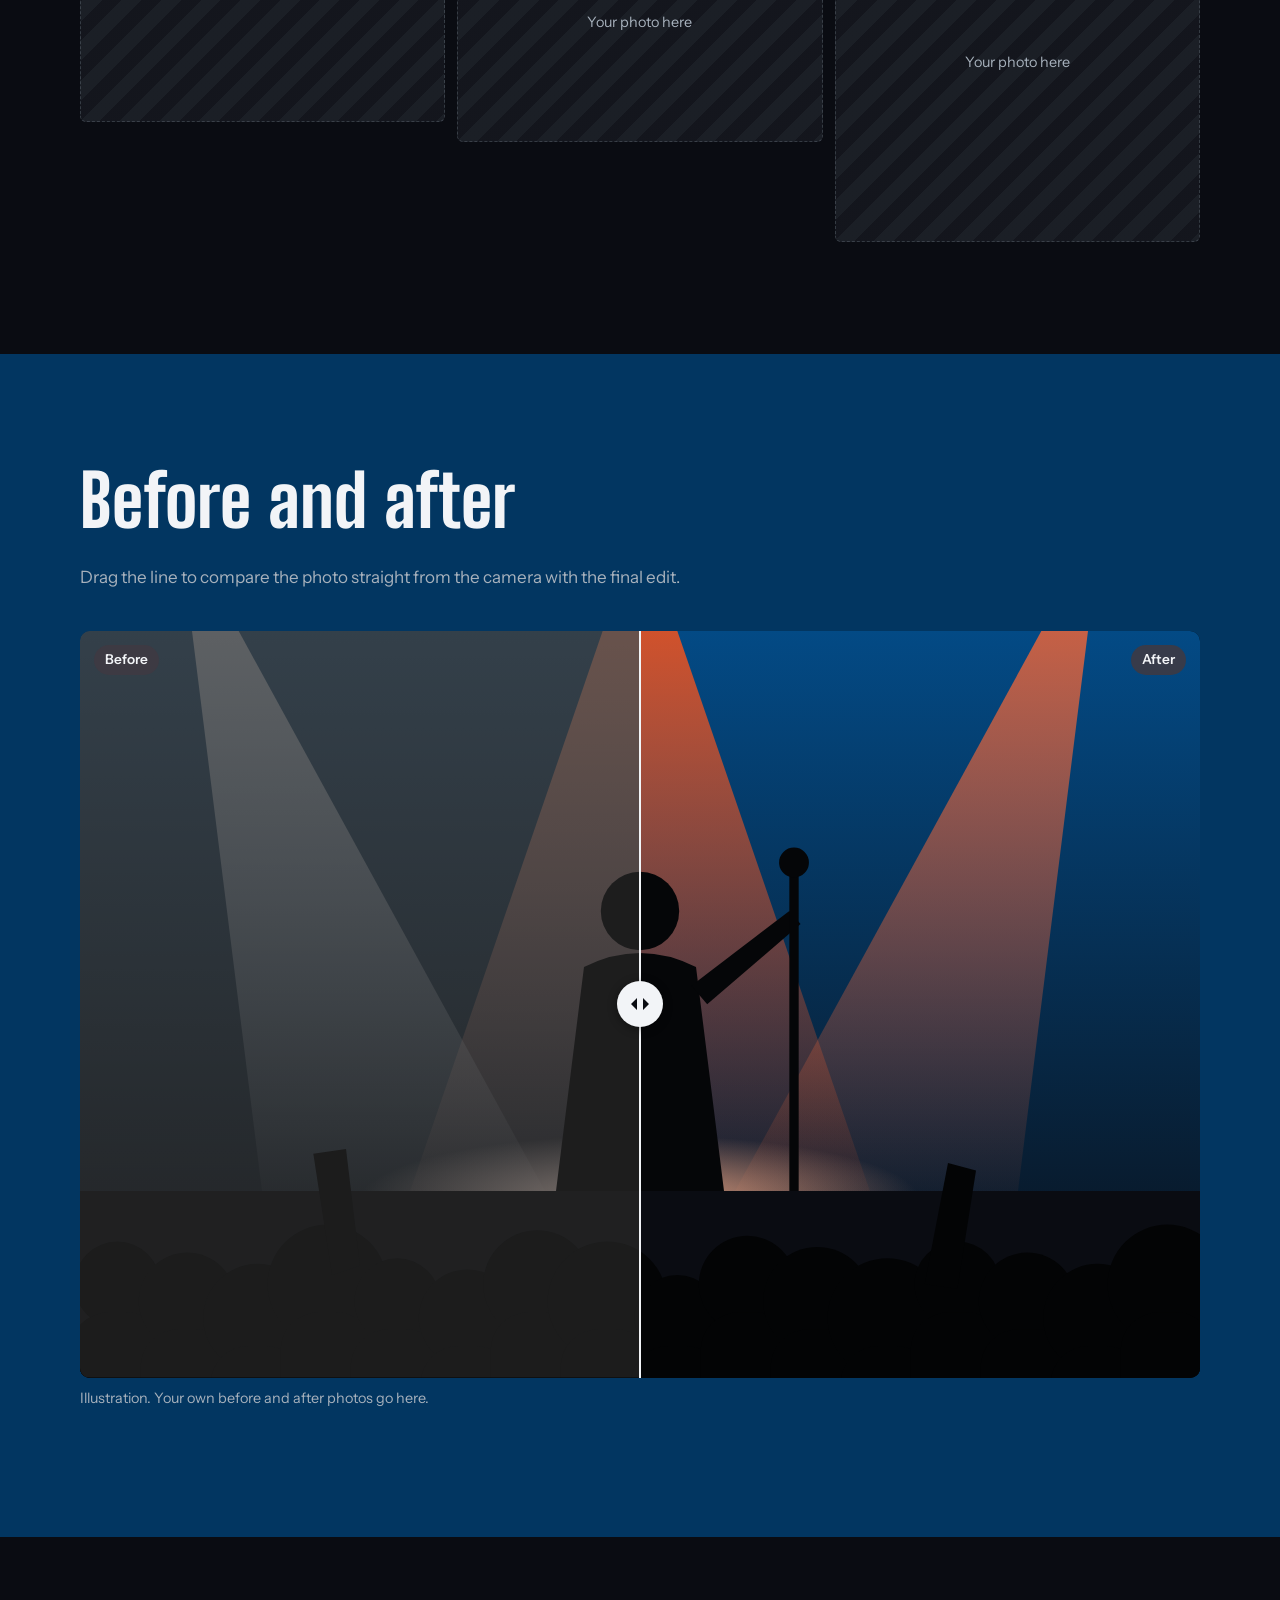
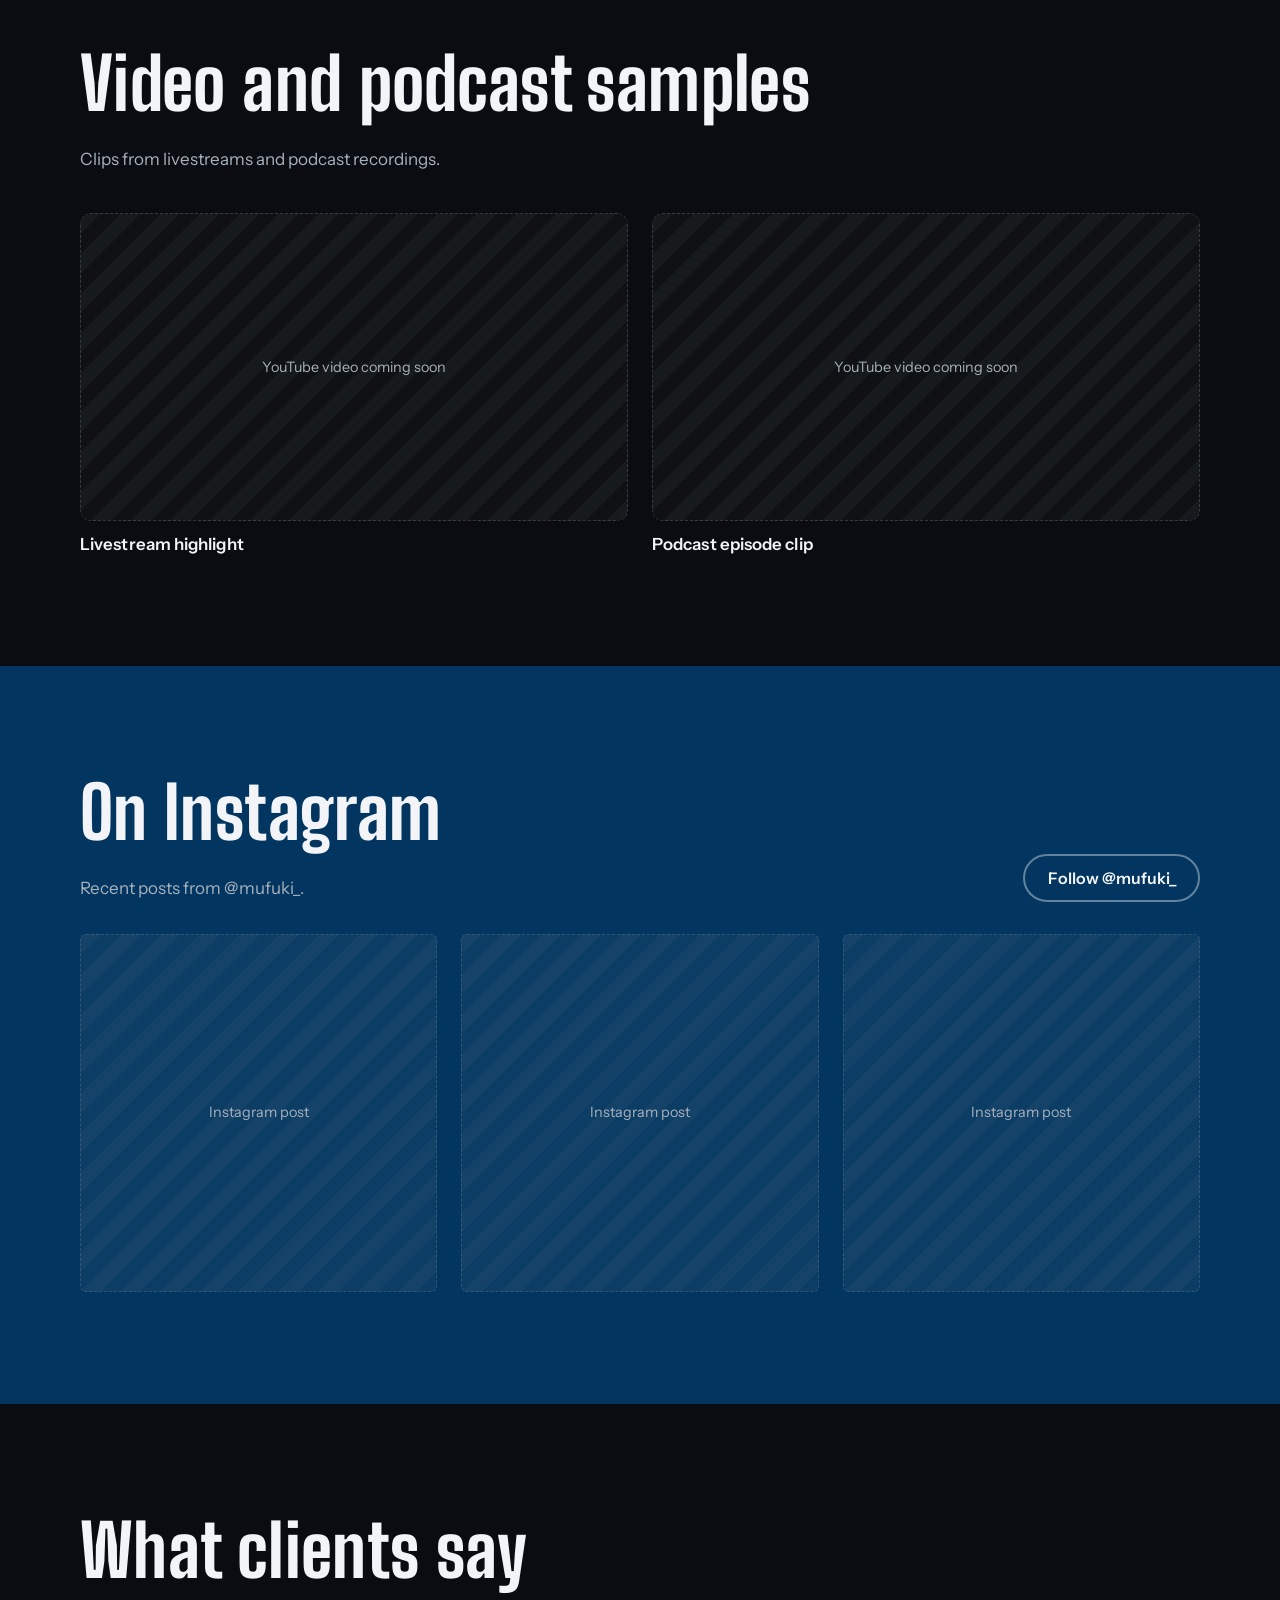
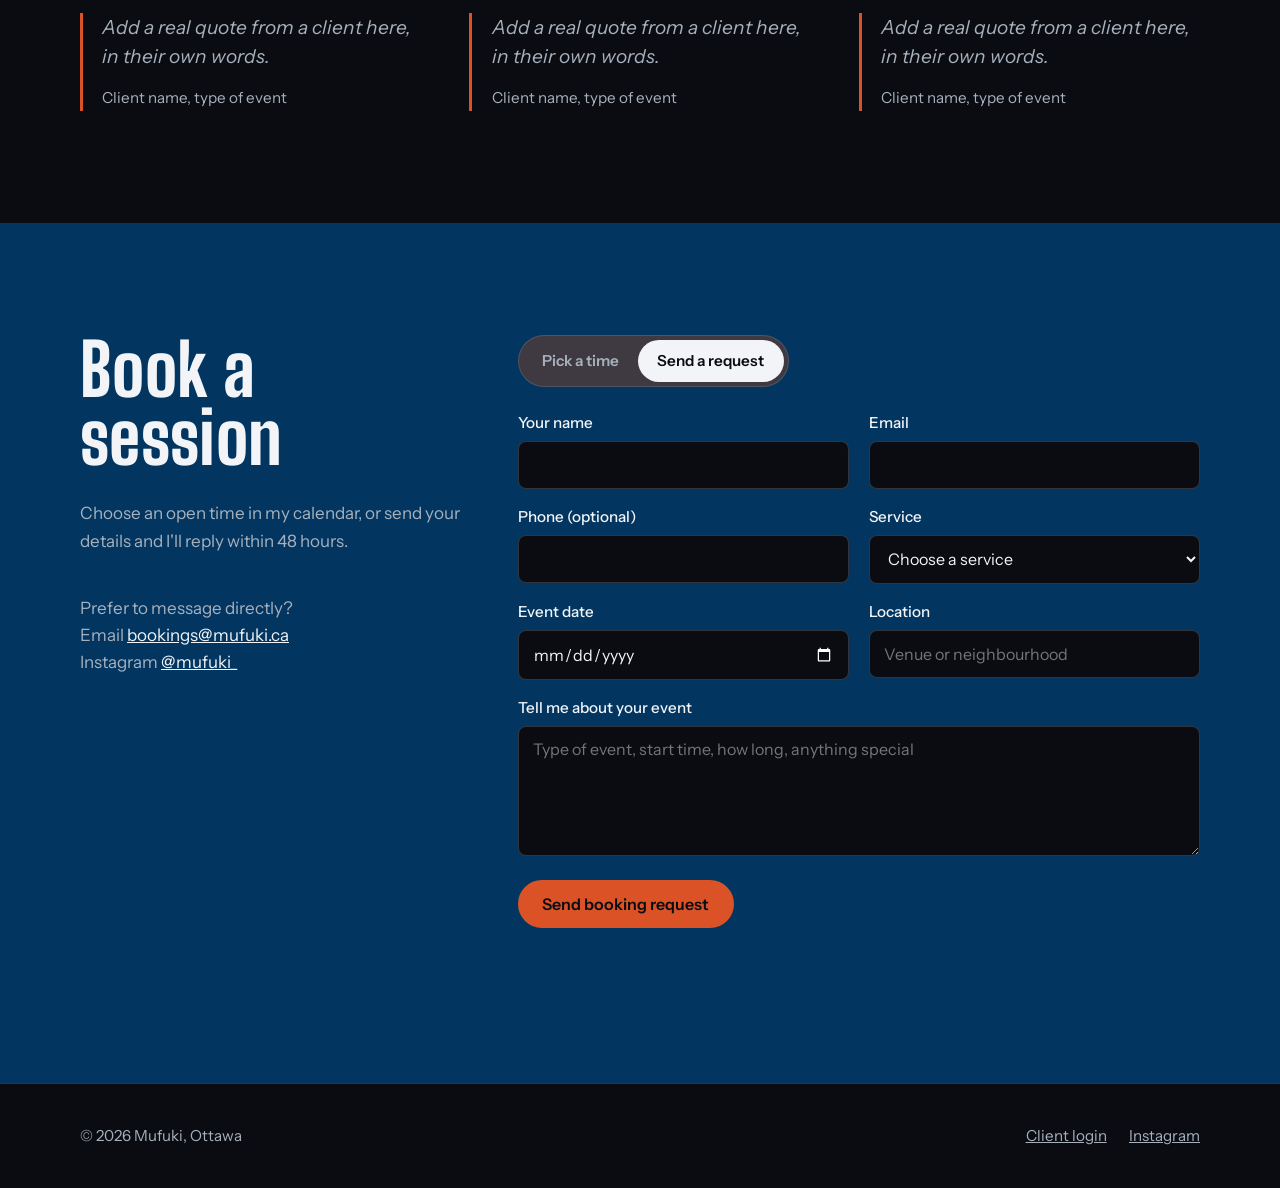
==== commit a360bc0b: "Add files via upload" ====
--- a/index.html
+++ b/index.html
@@ -88,7 +88,7 @@
     /* ---------- Hero: tracking stage light ---------- */
     .hero {
       position: relative; overflow: hidden; min-height: min(94vh, 880px);
-      display: flex; align-items: flex-end; padding: 0 0 clamp(3rem, 8vw, 6rem);
+      display: flex; align-items: flex-end; padding: 104px 0 clamp(3rem, 8vw, 6rem);
       background: radial-gradient(ellipse 70% 55% at 55% 25%, rgba(3,78,140,.75), transparent 70%), linear-gradient(to bottom, #023661 0%, #011f3a 60%, var(--ink) 100%);
       touch-action: pan-y;
     }
@@ -116,7 +116,7 @@
     }
     .hero .wrap { position: relative; z-index: 2; }
     .hero h1 { margin: 0; }
-    .hero h1 img { width: clamp(240px, 40vw, 470px); height: auto; filter: drop-shadow(0 10px 30px rgba(0,0,0,.45)); }
+    .hero h1 img { width: clamp(220px, min(40vw, 52vh), 470px); height: auto; filter: drop-shadow(0 10px 30px rgba(0,0,0,.45)); }
     .hero p { font-size: clamp(1.1rem, 2vw, 1.35rem); opacity: .88; max-width: 36ch; margin: 1.5rem 0 2rem; }
     .actions { display: flex; flex-wrap: wrap; gap: .8rem; }
 
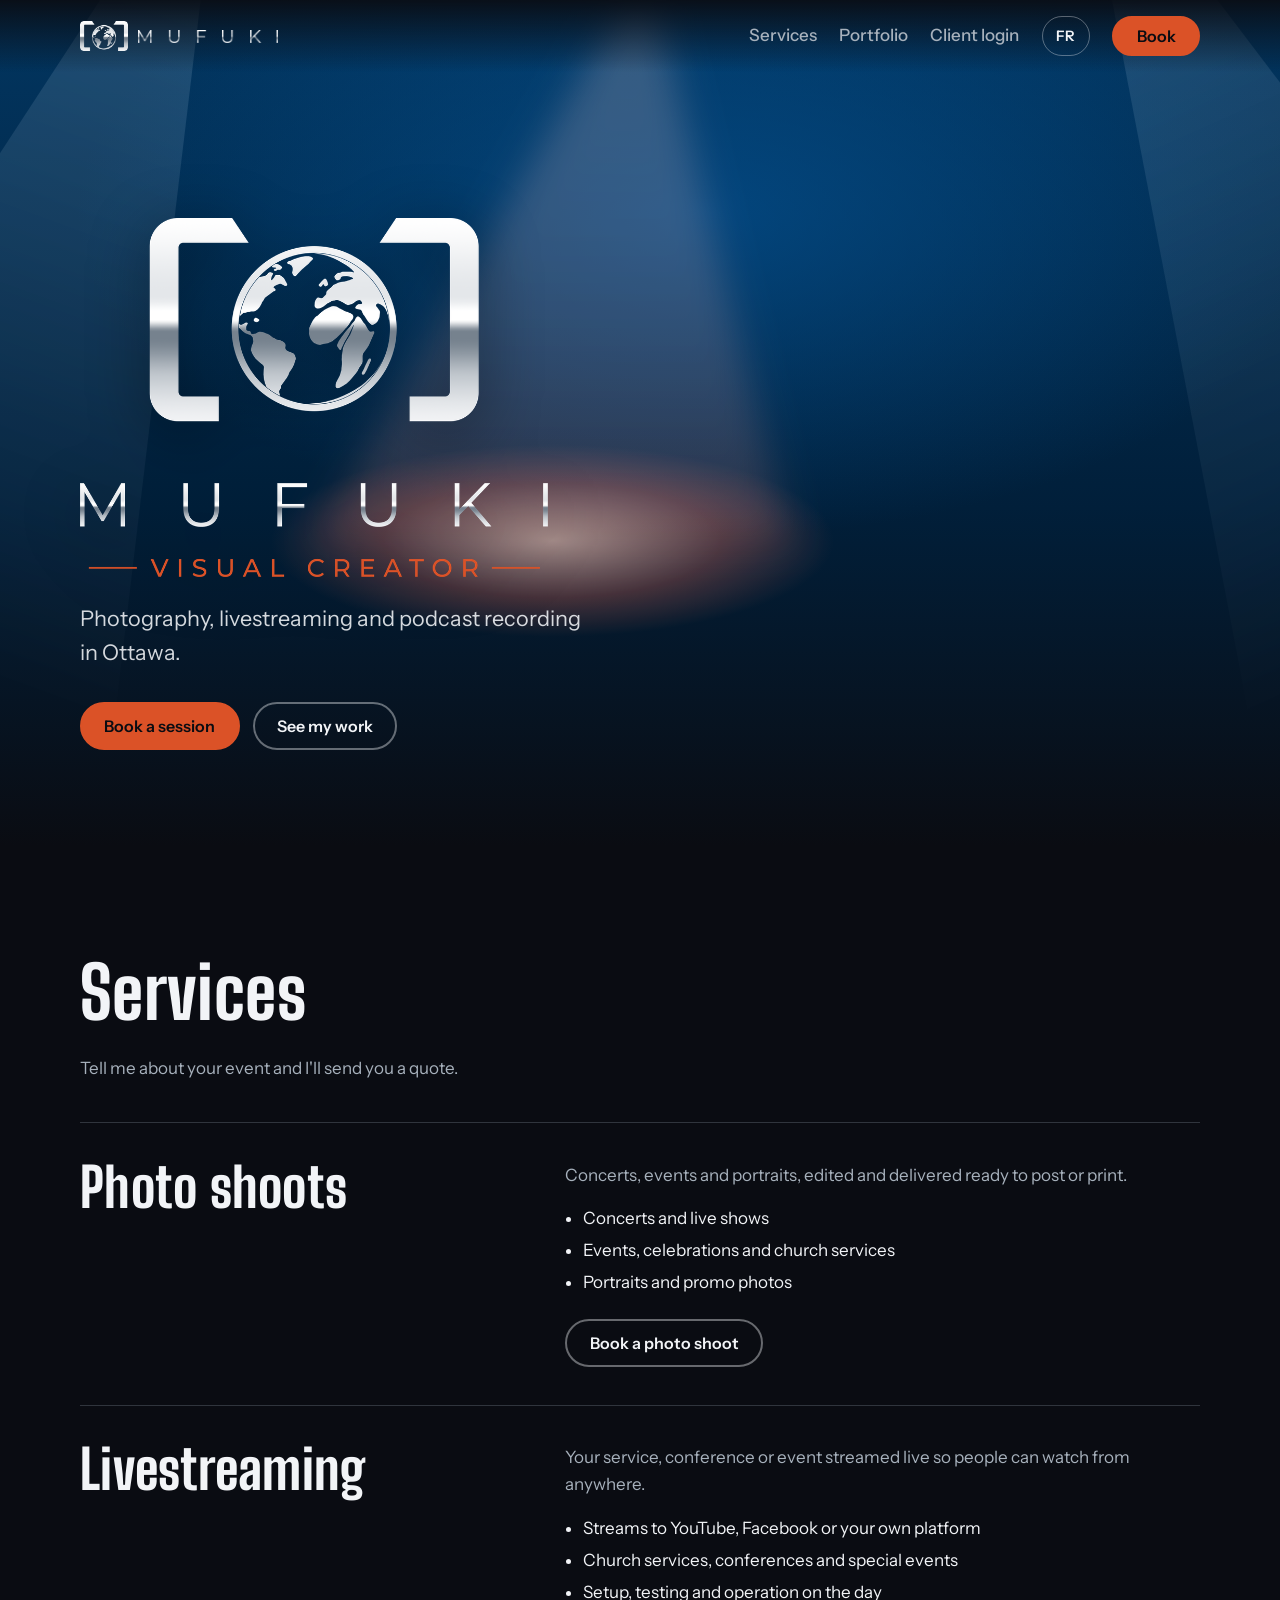
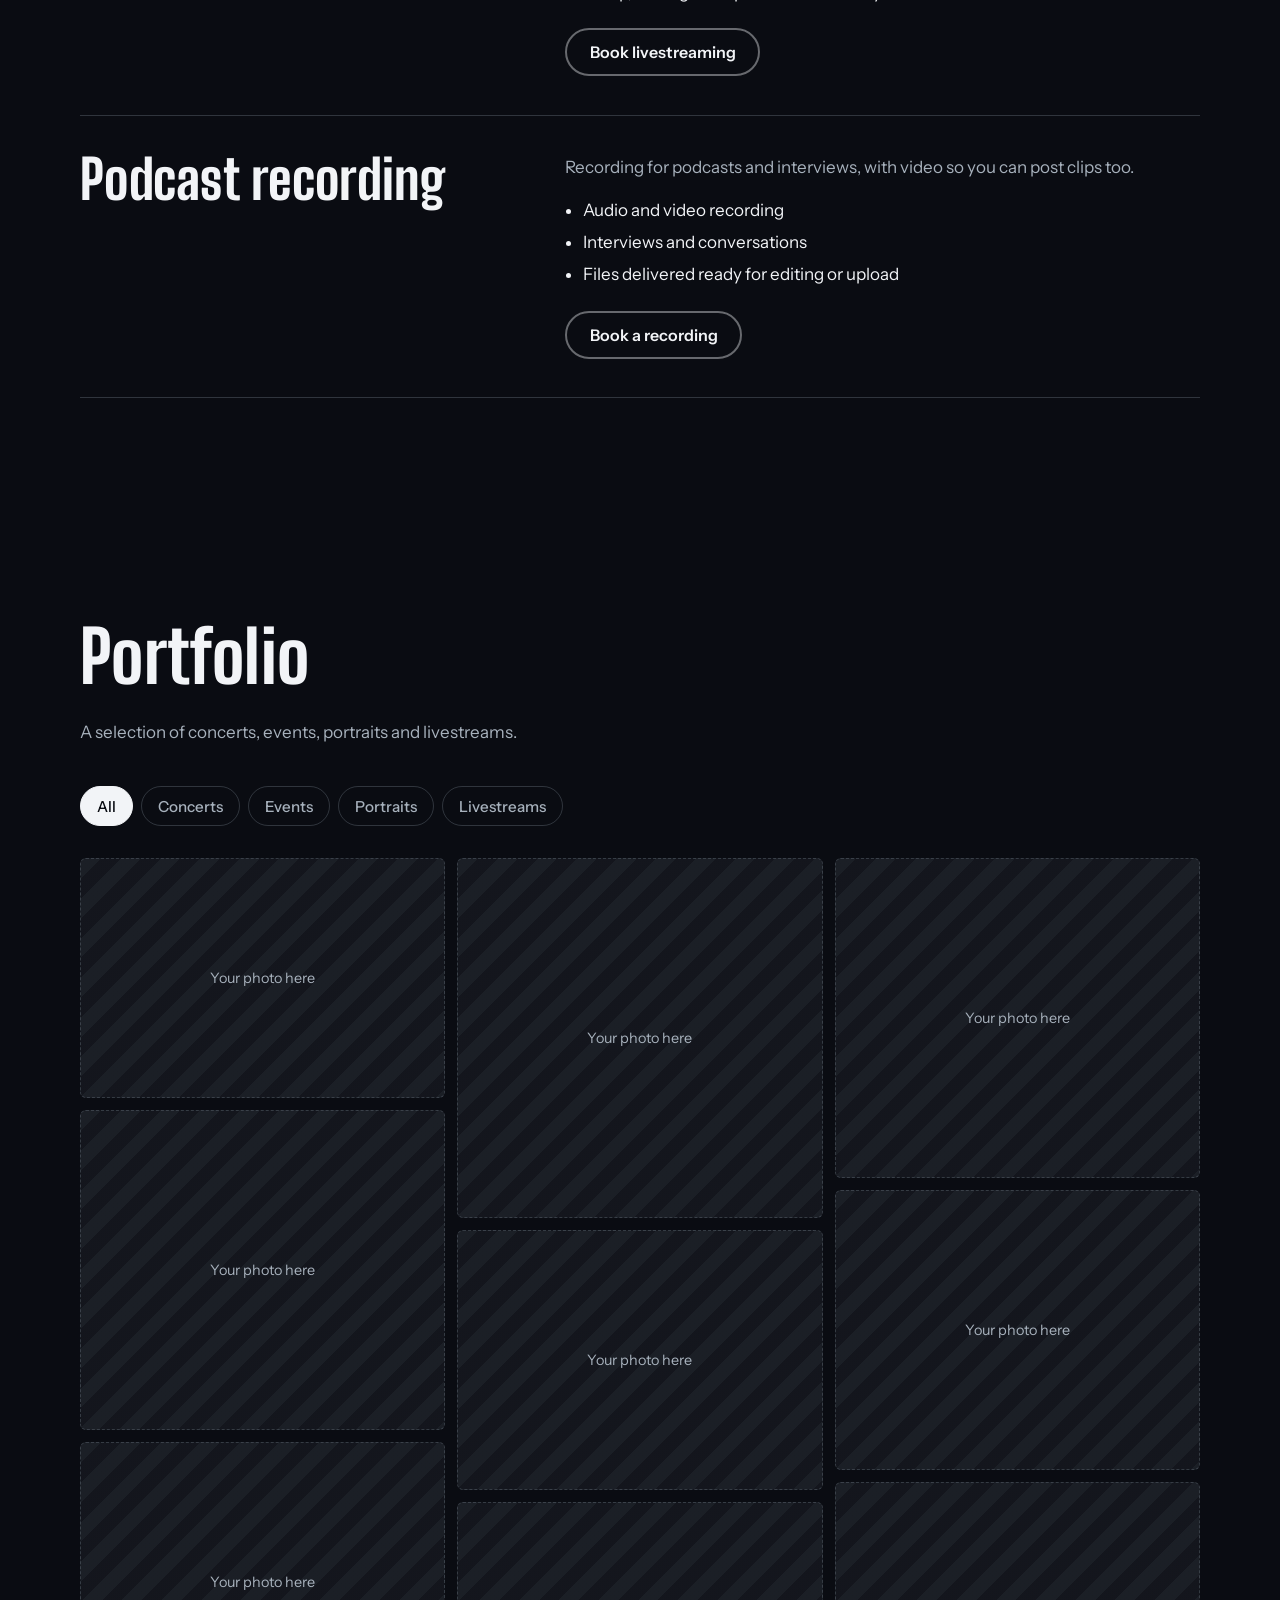
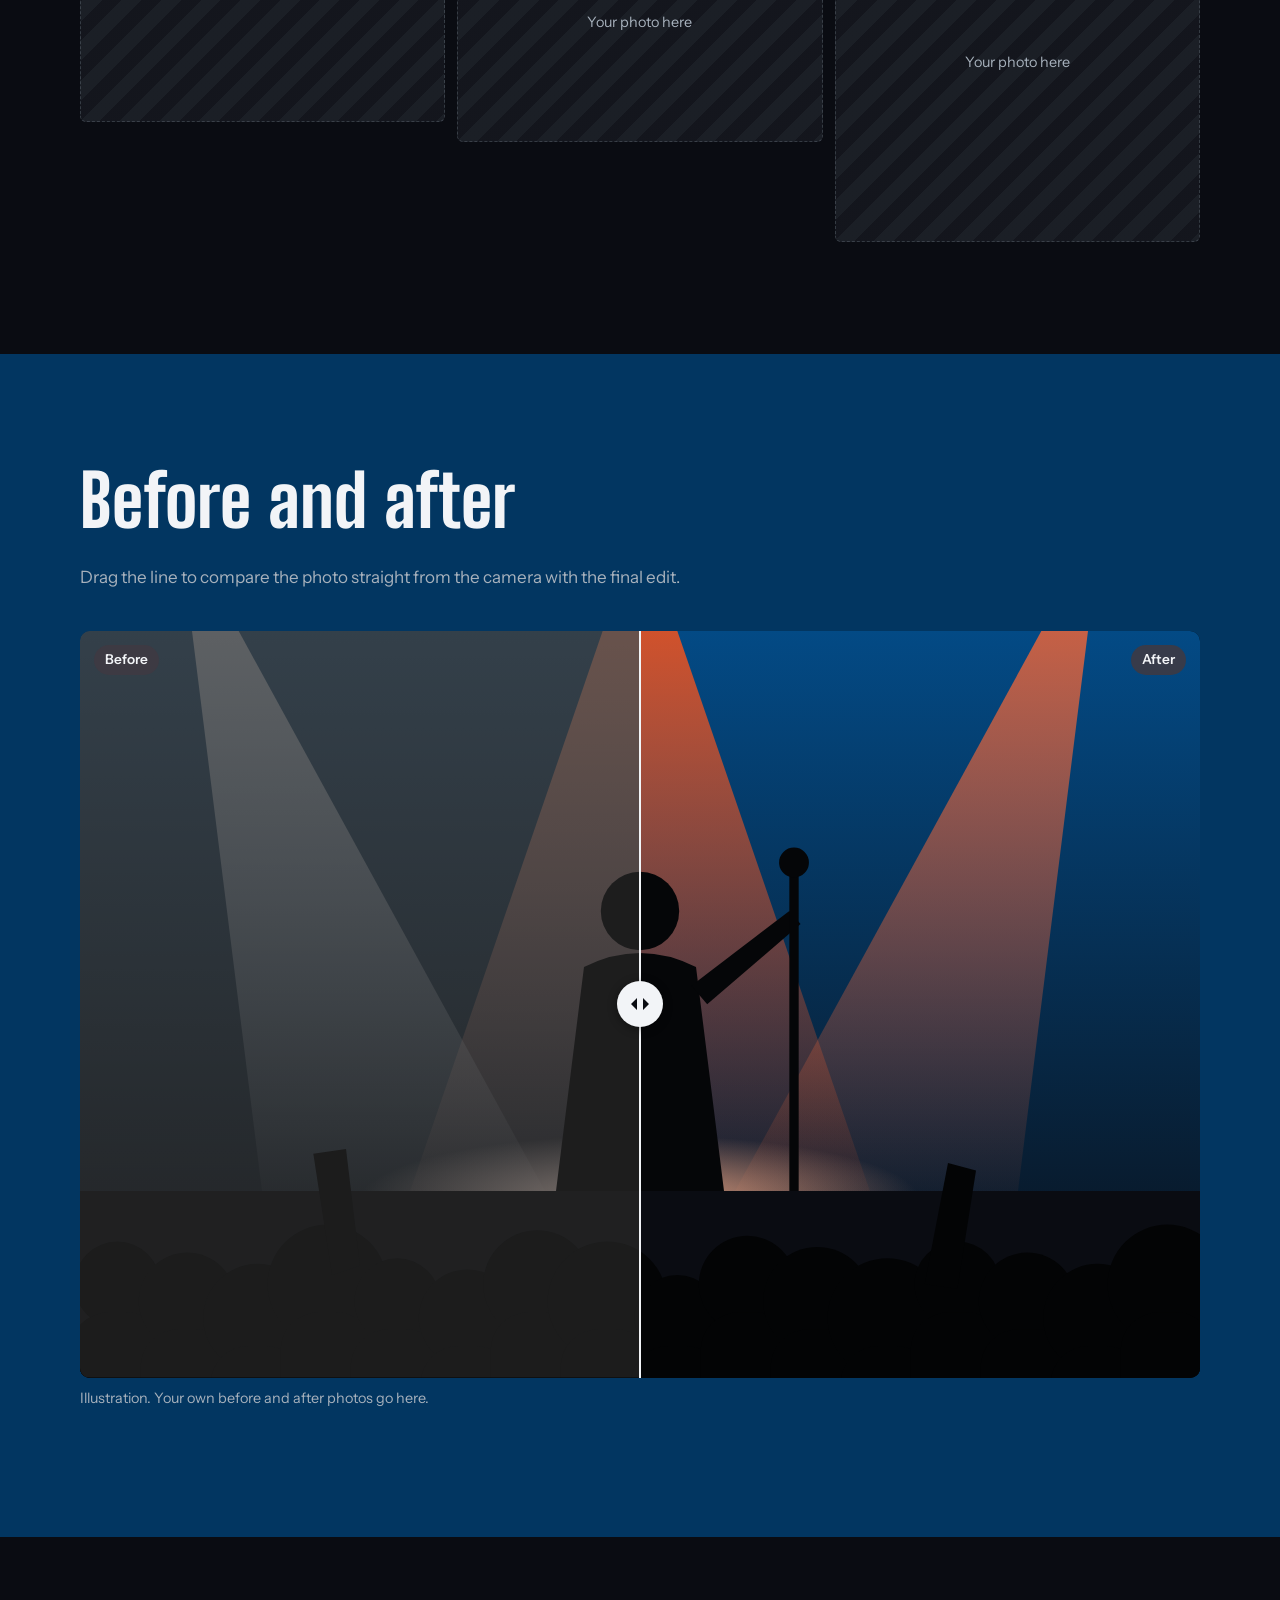
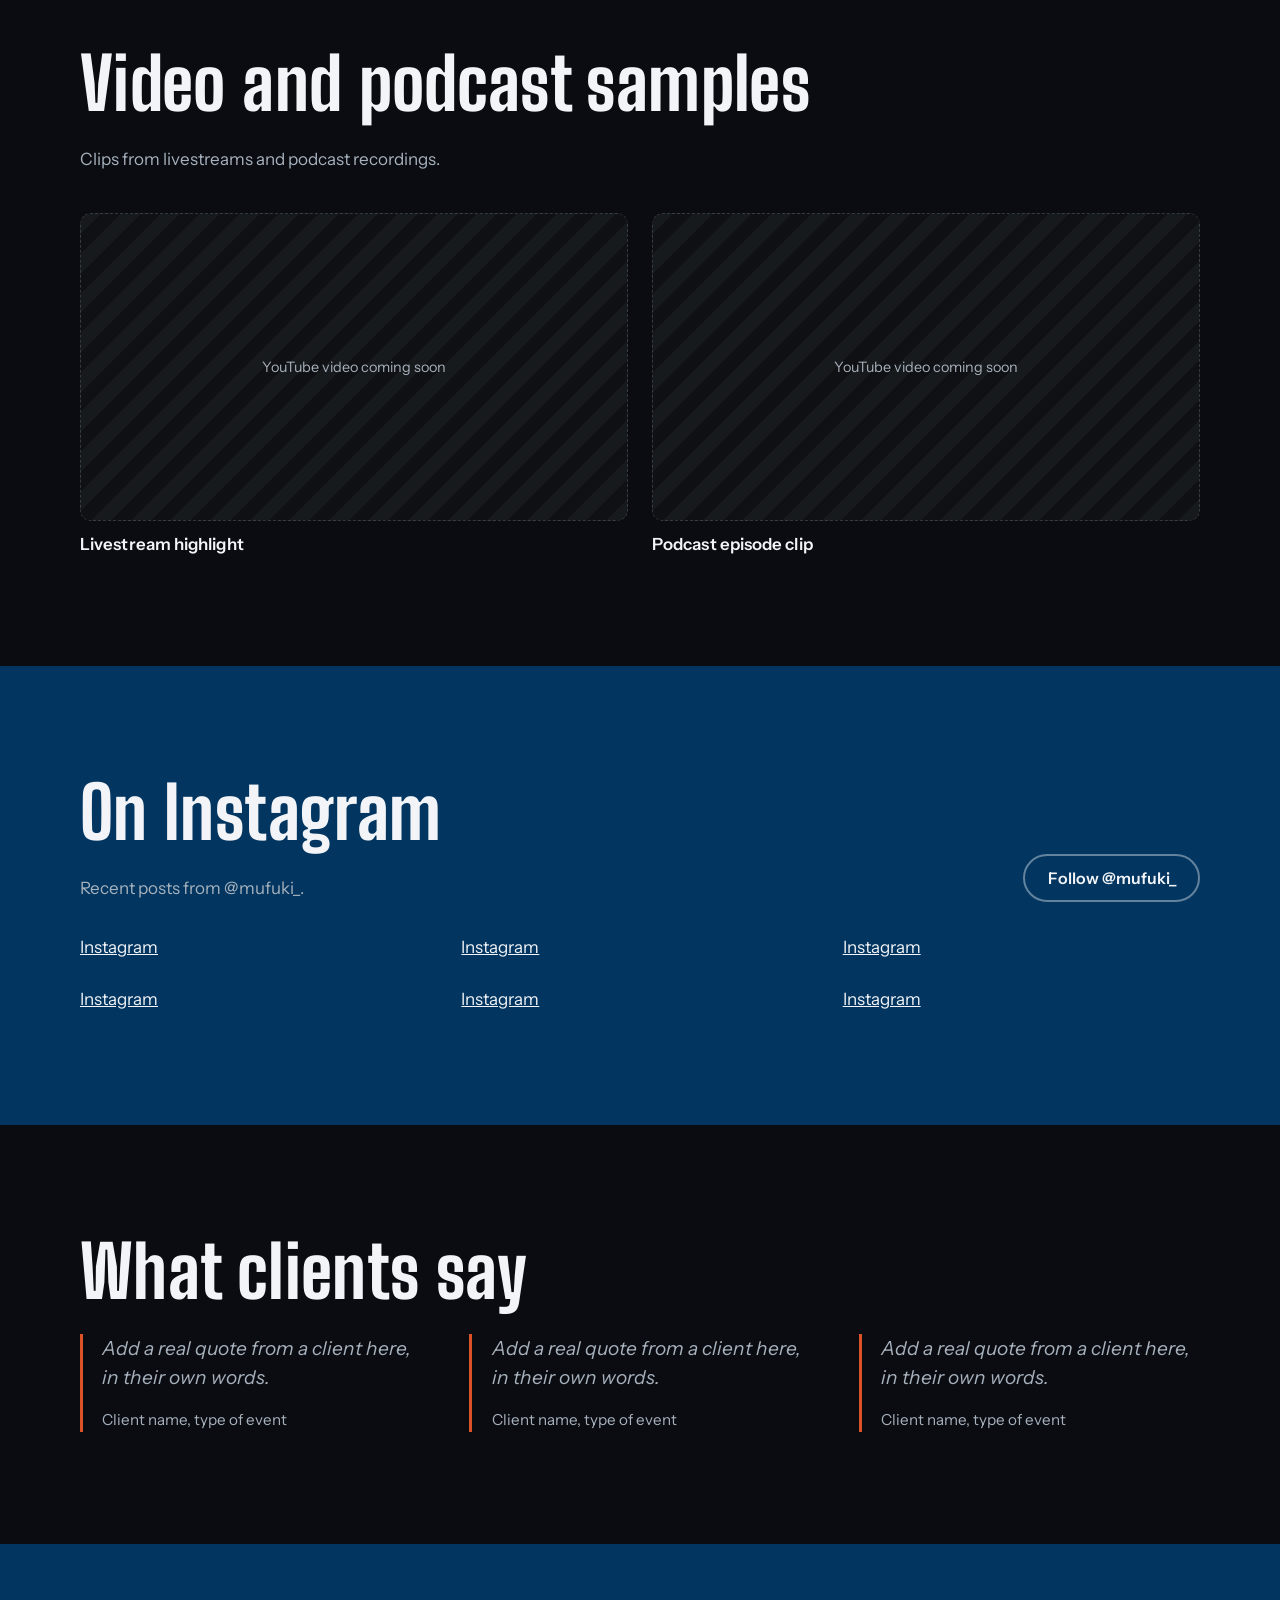
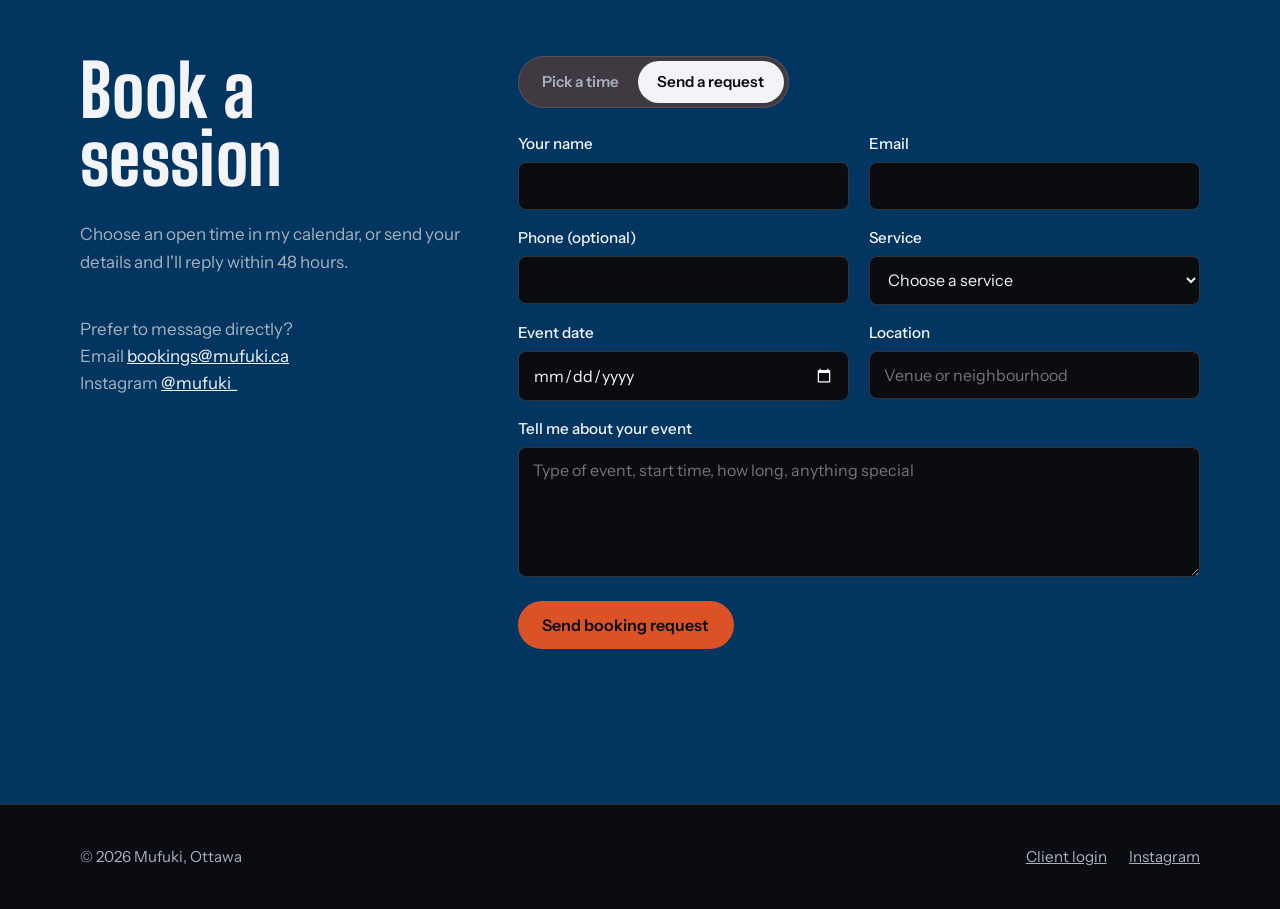
==== commit c5ec4b56: "Add files via upload" ====
--- a/index.html
+++ b/index.html
@@ -644,7 +644,14 @@
 
   /* INSTAGRAM — paste links to posts you want to show,
      e.g. "https://www.instagram.com/p/ABC123xyz/". Up to 6 looks best. */
-  instagramPosts: [],
+  instagramPosts: [
+    "https://www.instagram.com/p/DaY-7Z1Eamj/",
+    "https://www.instagram.com/p/DM6WWdJR6vD/",
+    "https://www.instagram.com/p/DMvWnmoxxrz/",
+    "https://www.instagram.com/p/DMu1GegxfxH/",
+    "https://www.instagram.com/p/DMl0ooTxyzH/",
+    "https://www.instagram.com/p/DMlxSHbxTN8/",
+  ],
 };
 
 /* =====================================================================
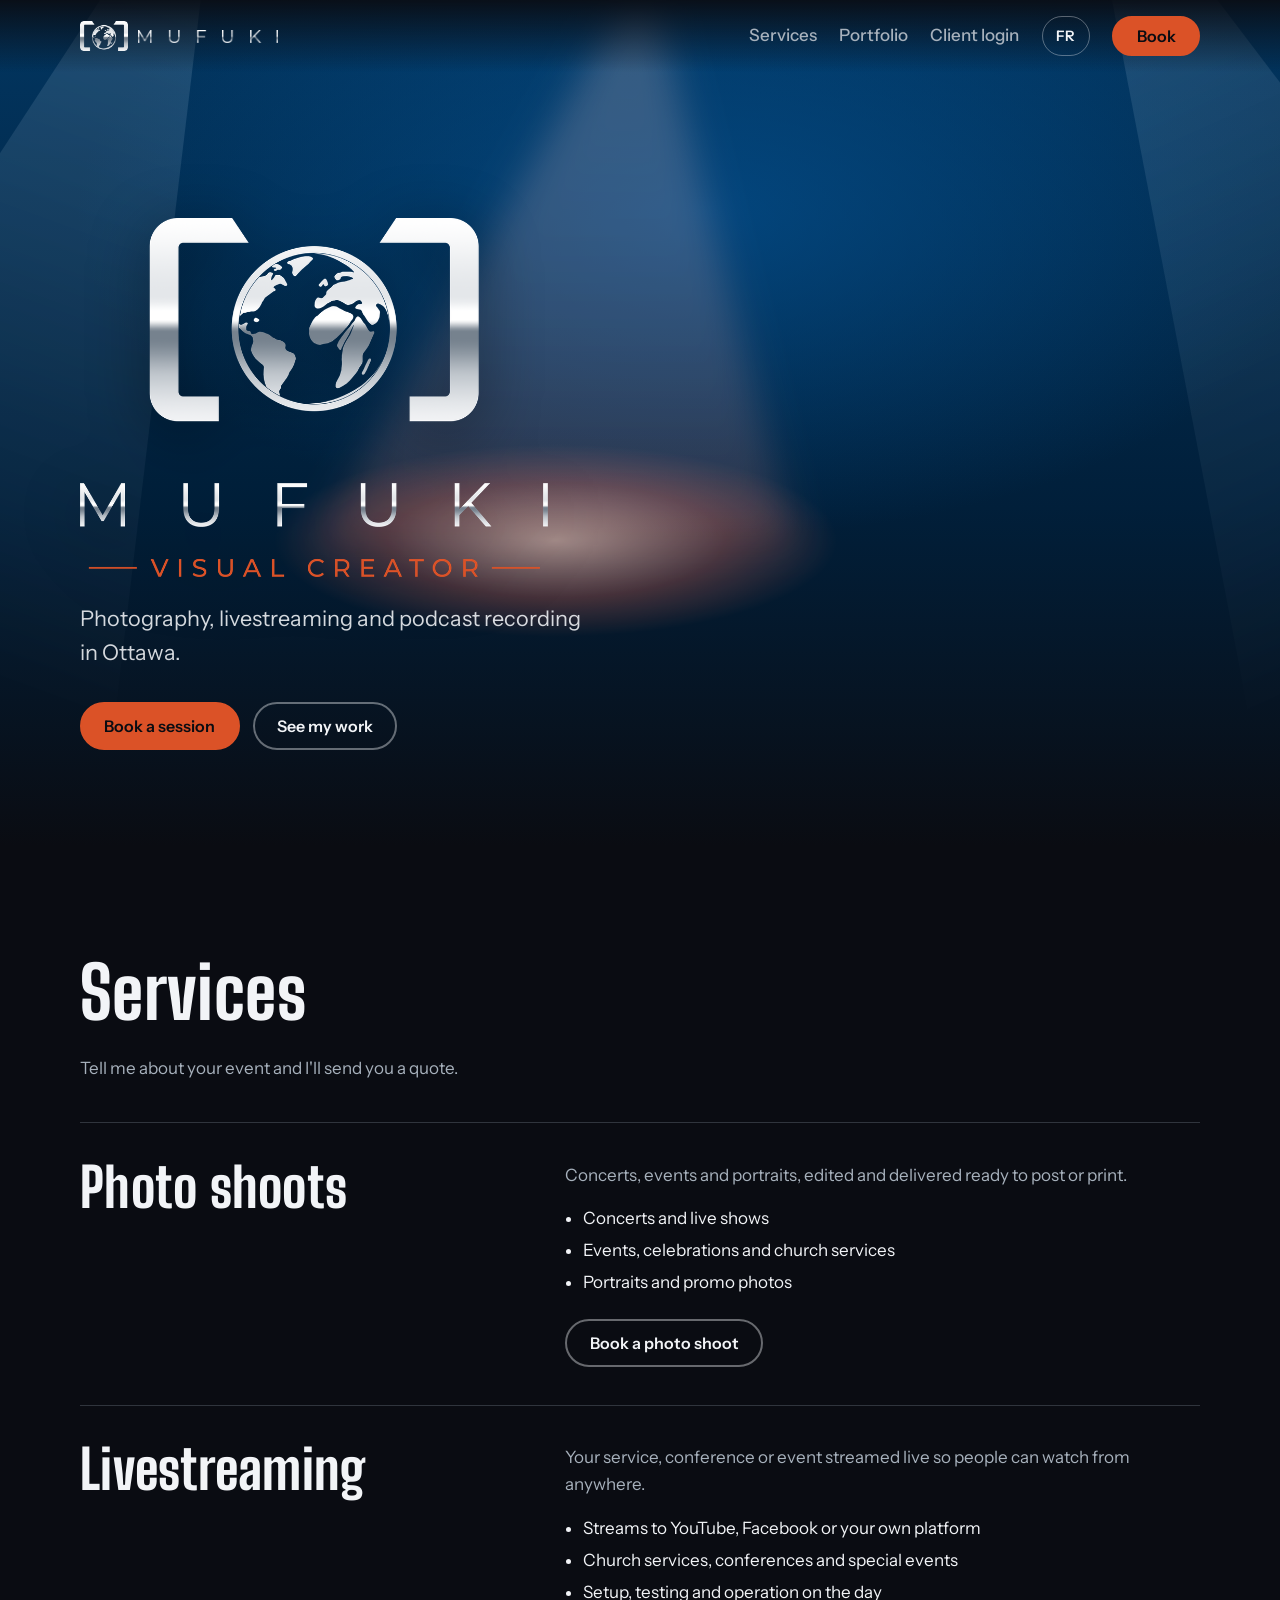
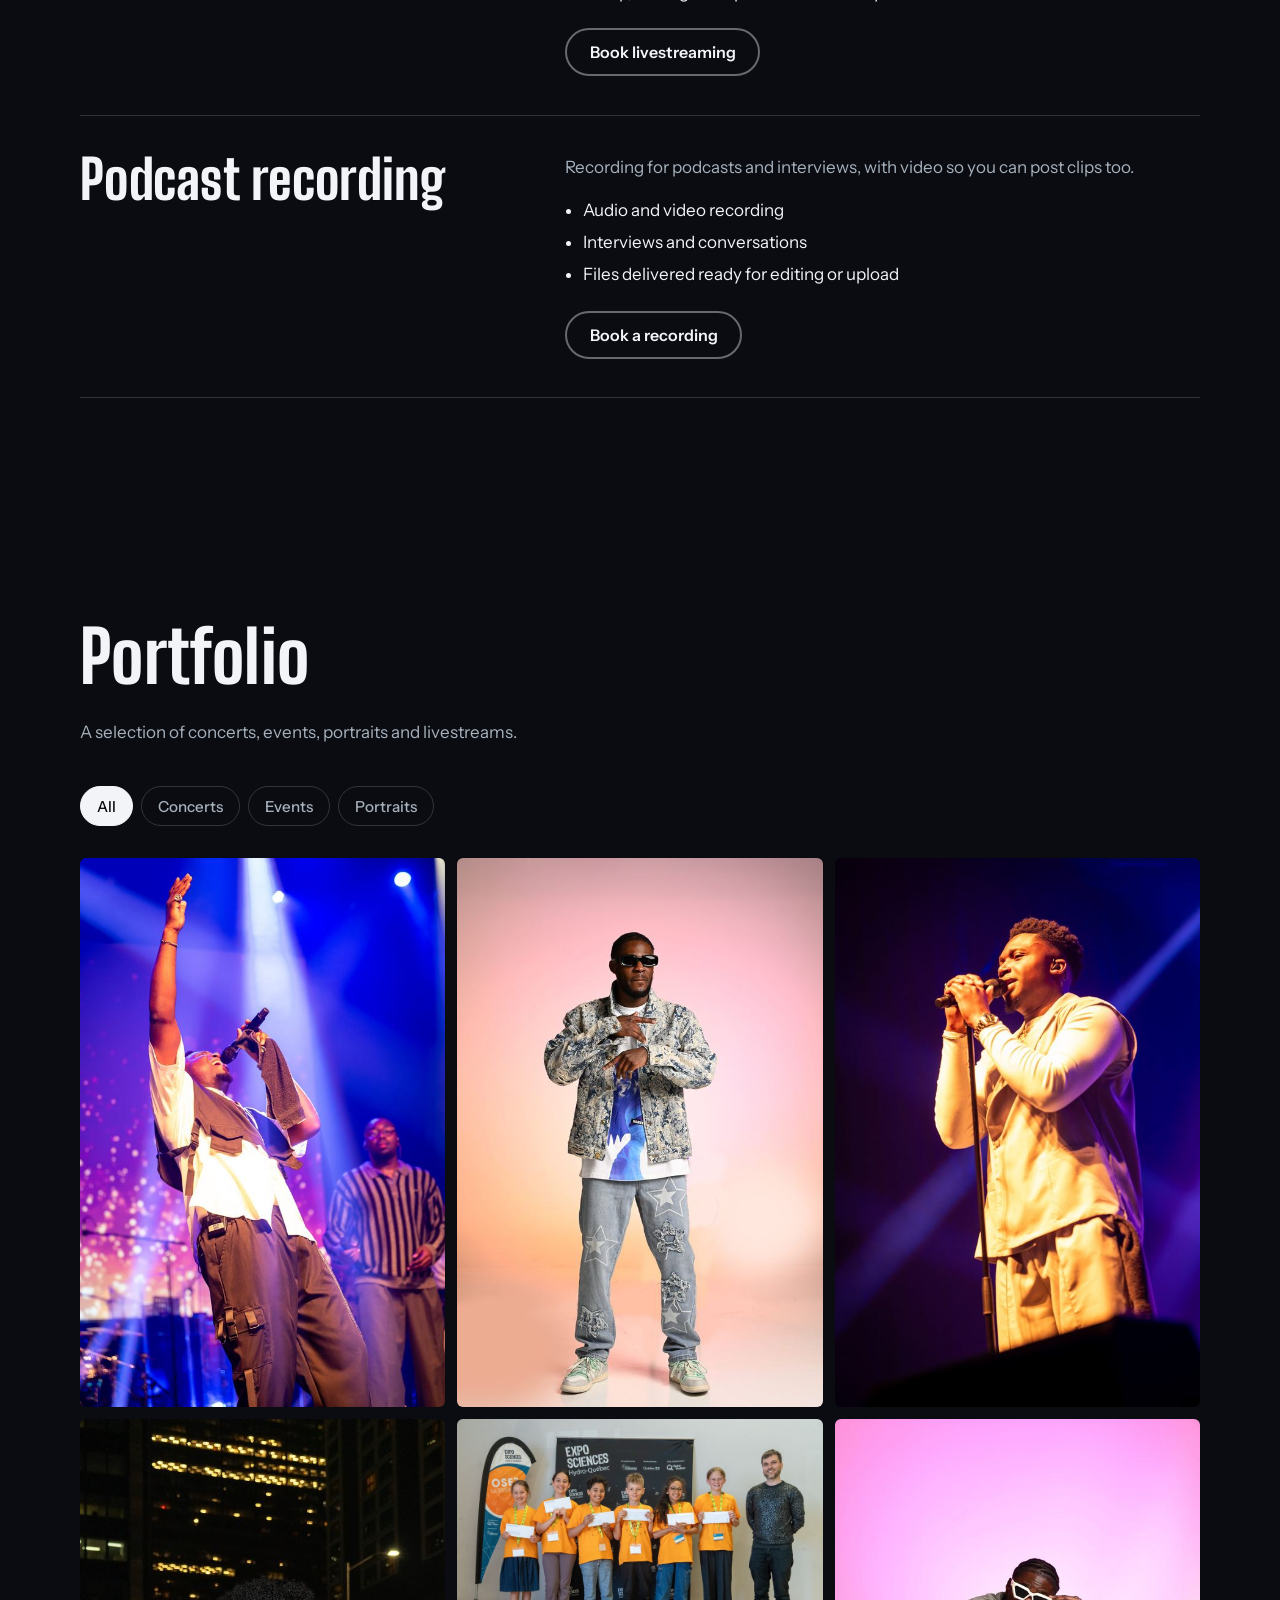
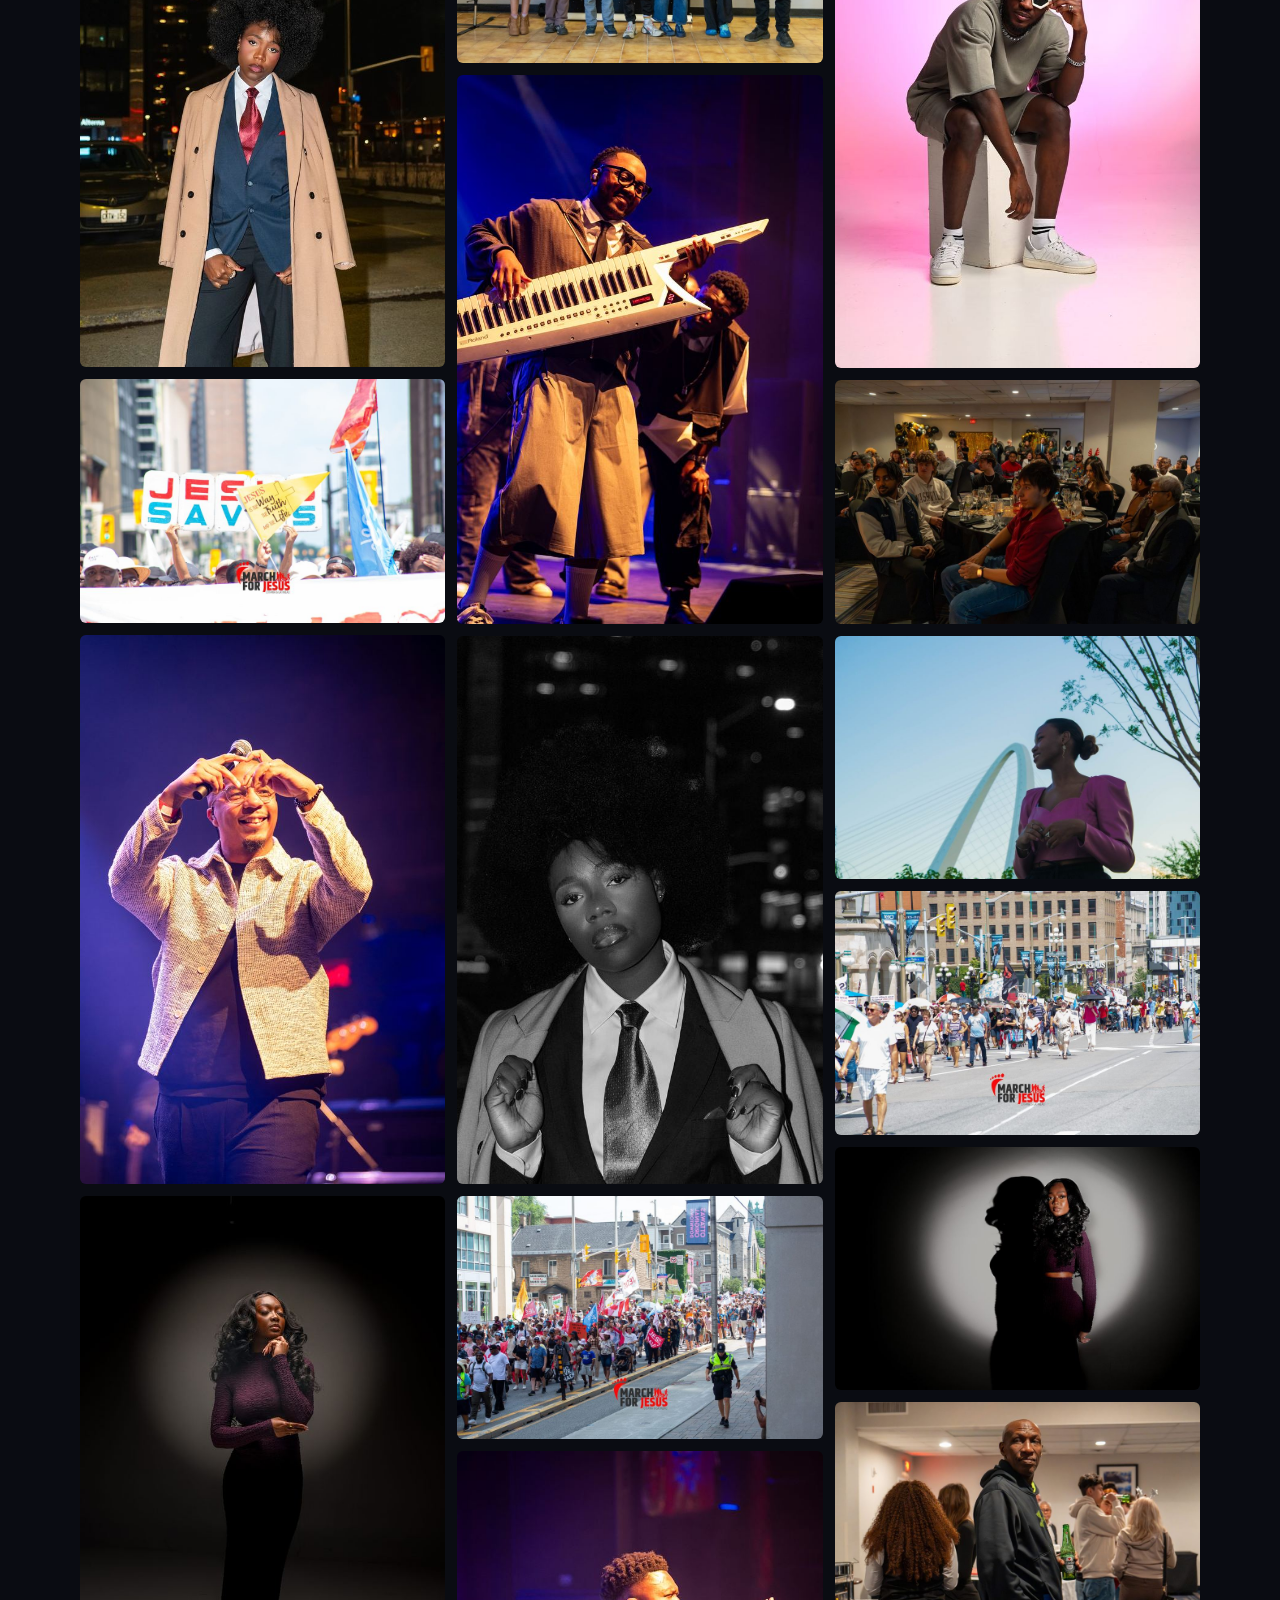
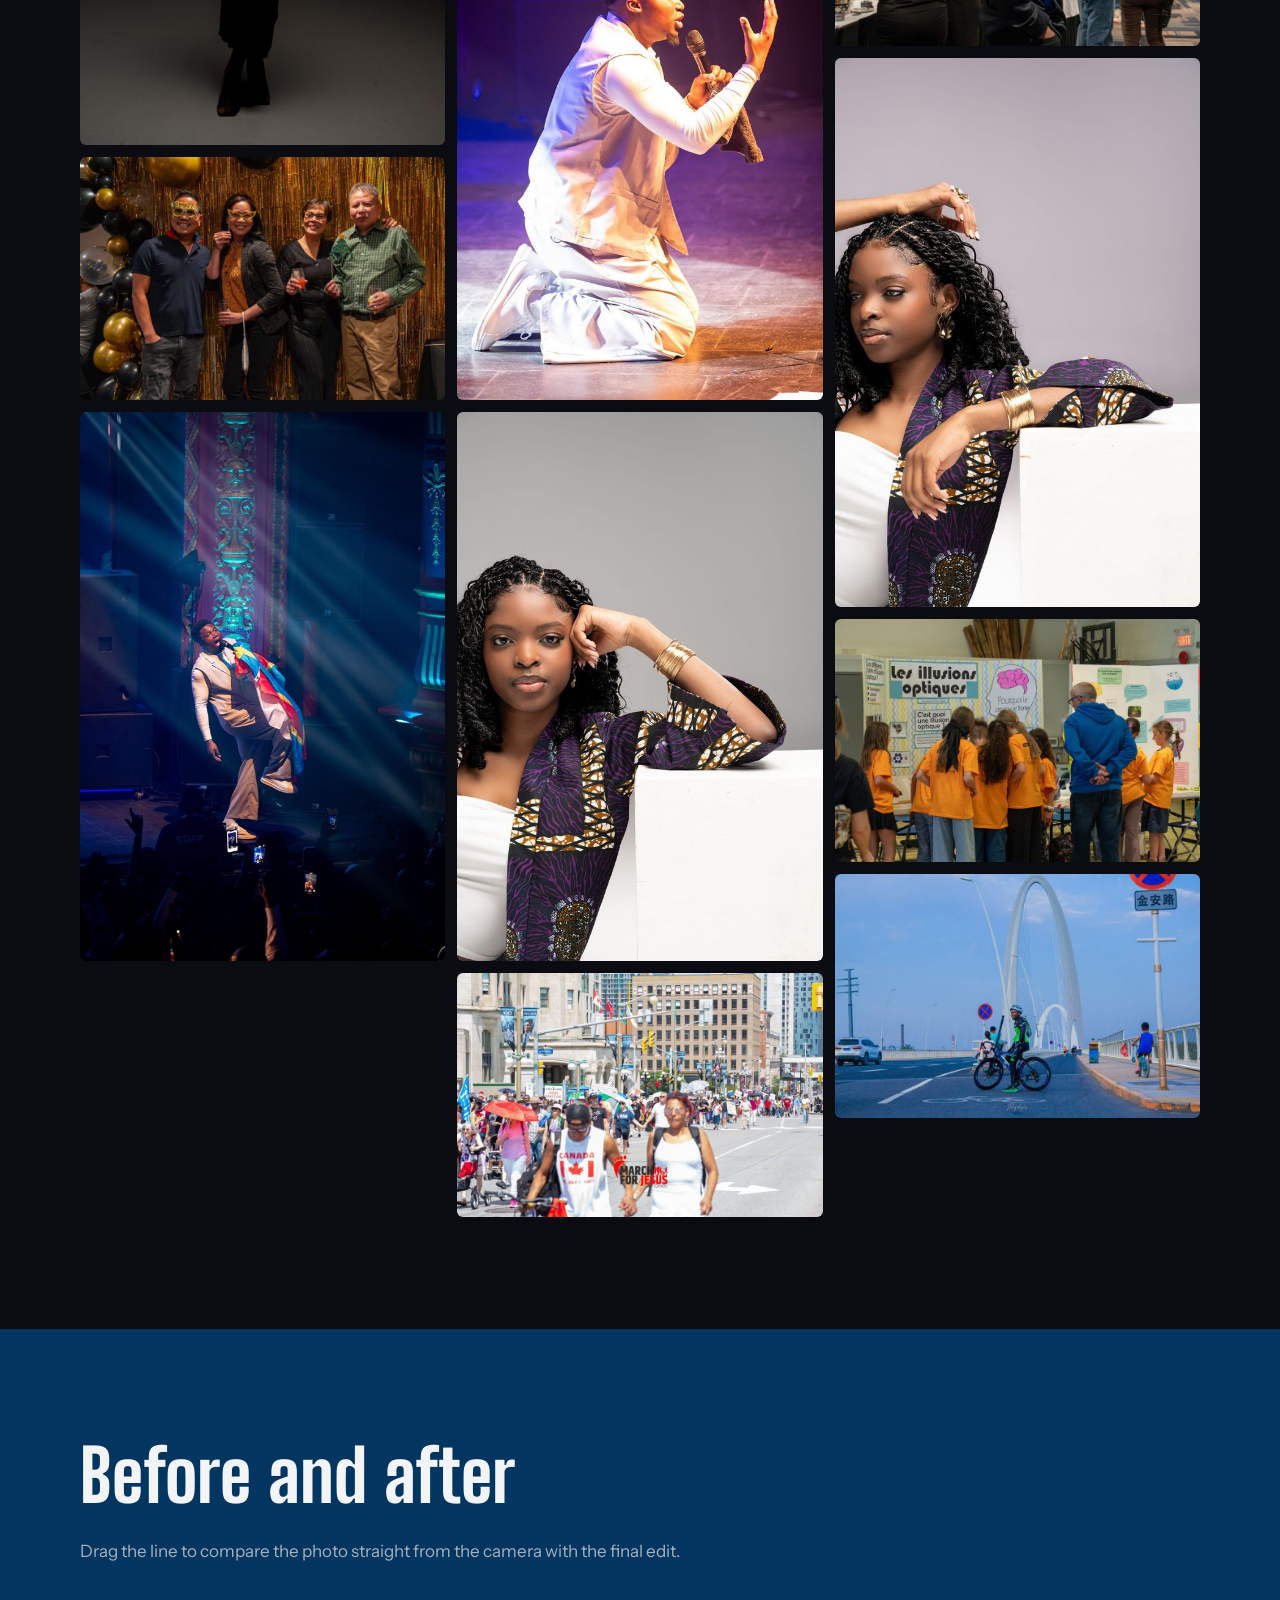
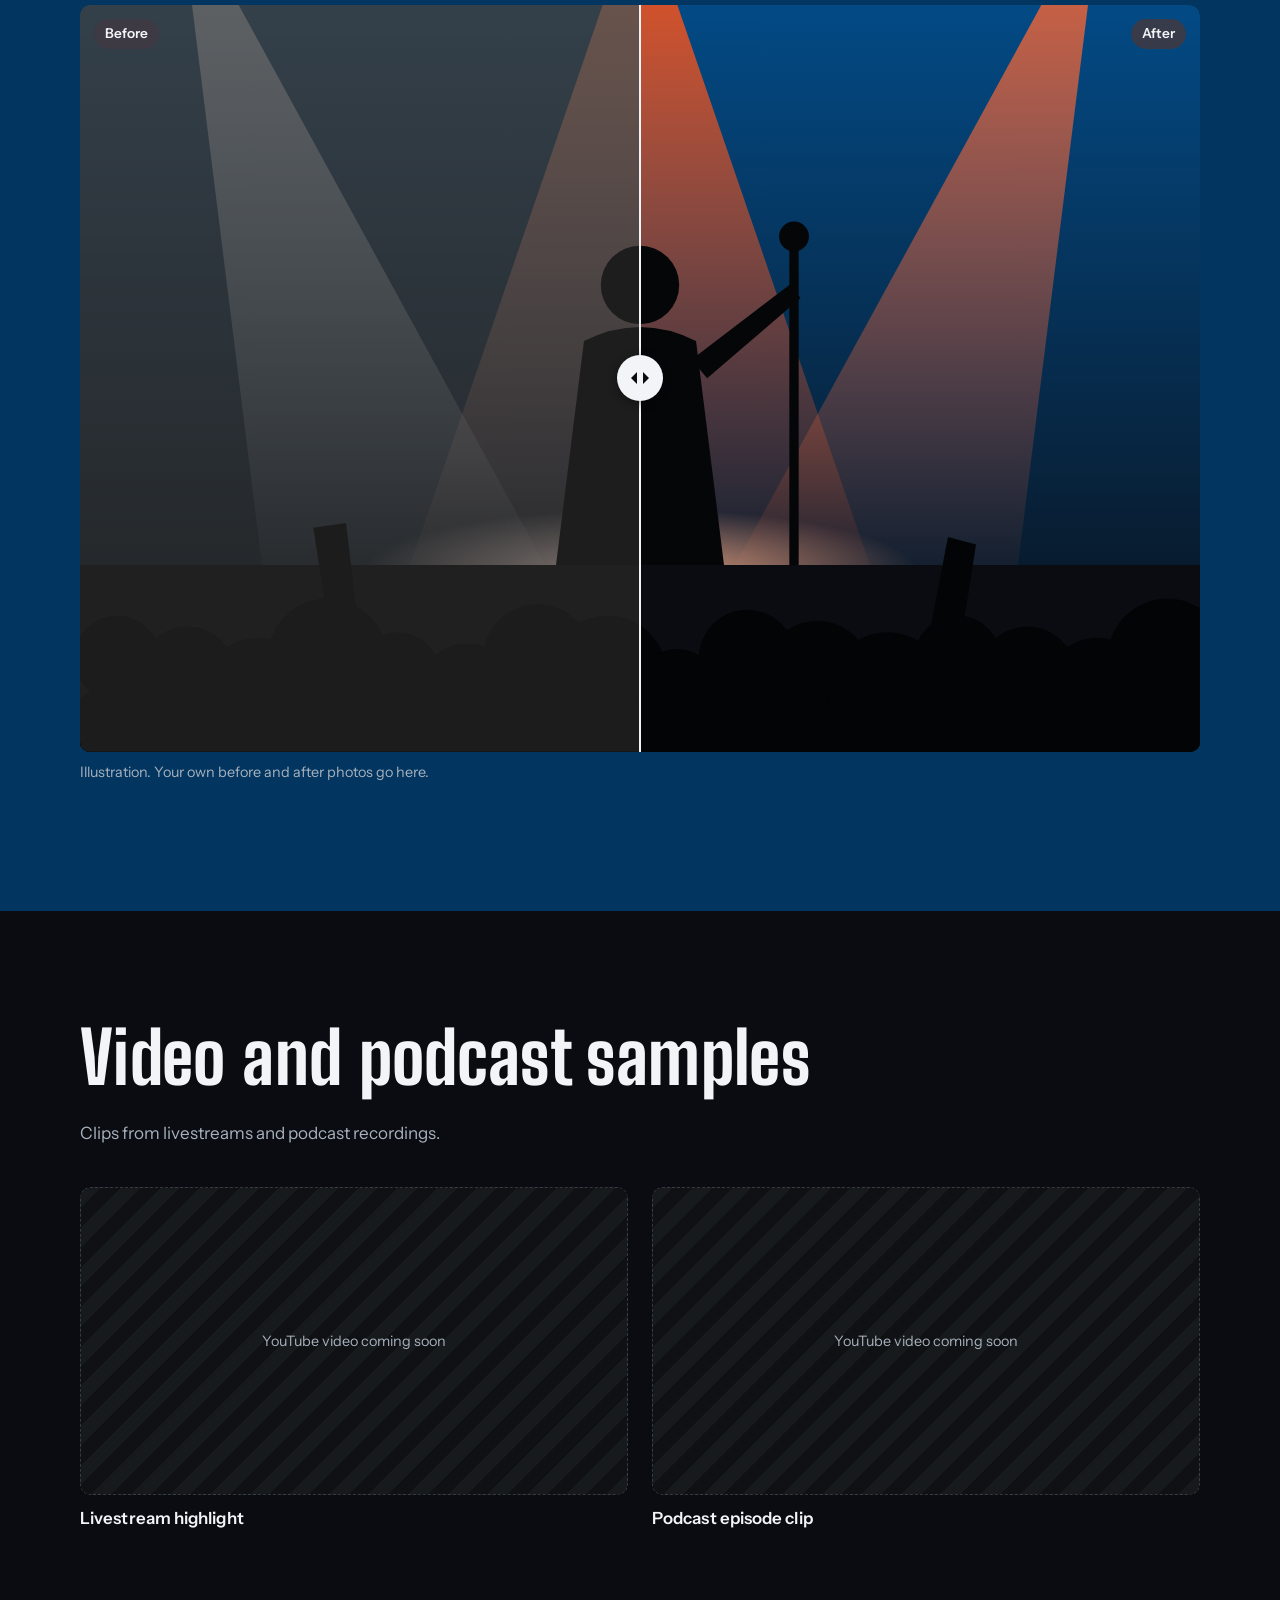
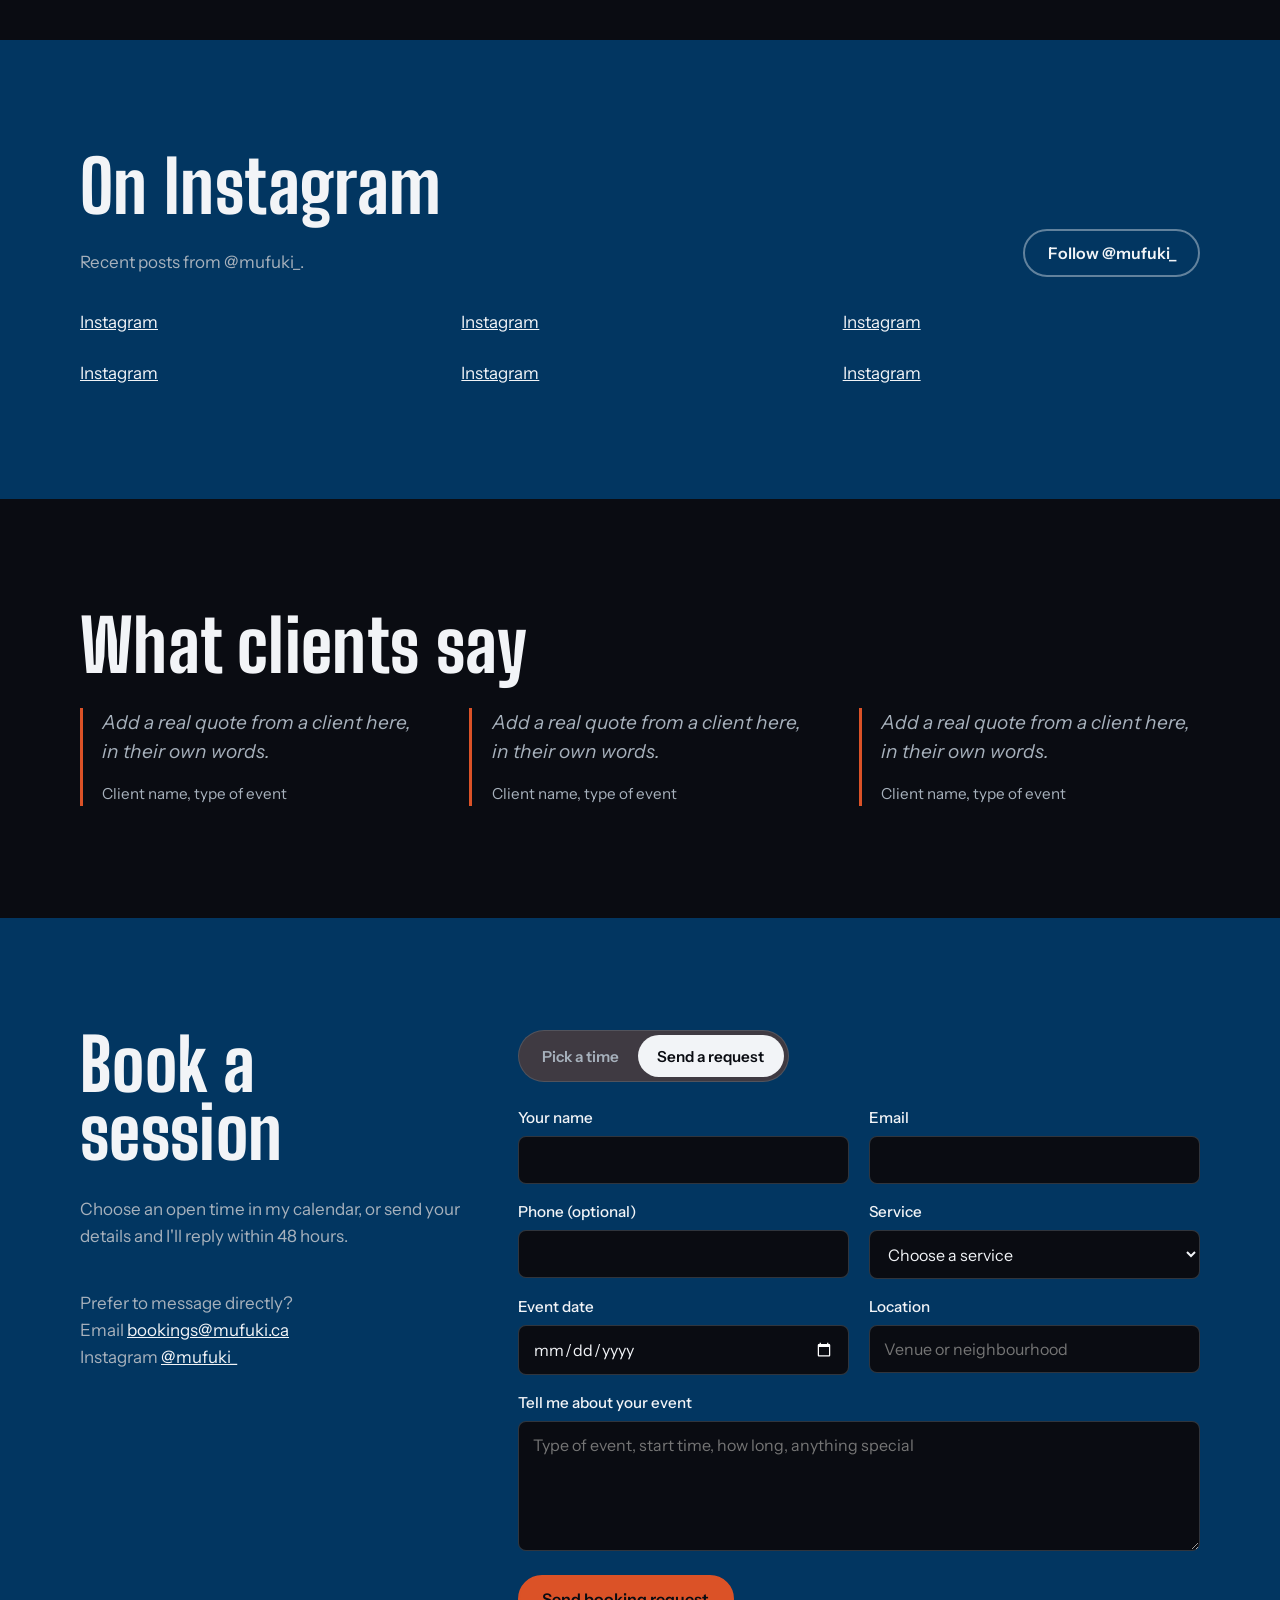
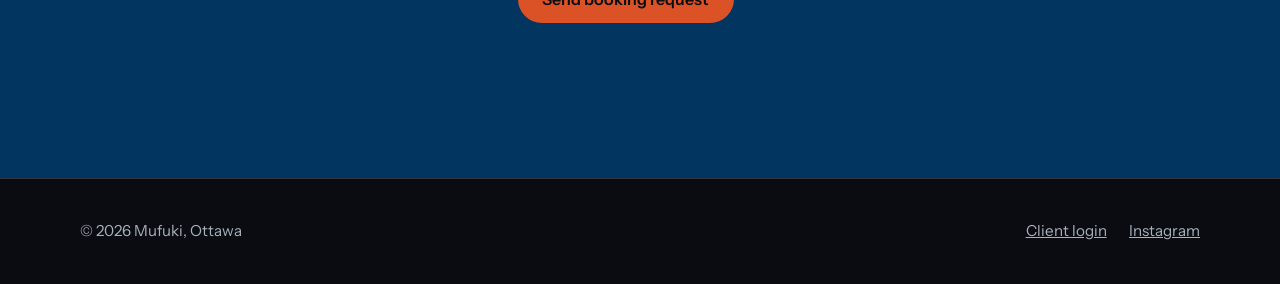
==== commit d6f4986c: "Add files via upload" ====
--- a/index.html
+++ b/index.html
@@ -617,17 +617,34 @@
 
   /* PORTFOLIO — one line per photo in the "images" folder.
      category: concerts, events, portraits or livestreams.
-     Lines with src: "" show a grey placeholder box. */
+     Lines with src: "" show a grey placeholder box.
+     "thumb" is a smaller copy for the grid; the full photo opens when clicked. */
   photos: [
-    { src: "", category: "concerts",    alt: "Concert photo" },
-    { src: "", category: "concerts",    alt: "Concert photo" },
-    { src: "", category: "events",      alt: "Event photo" },
-    { src: "", category: "portraits",   alt: "Portrait" },
-    { src: "", category: "concerts",    alt: "Concert photo" },
-    { src: "", category: "livestreams", alt: "Livestream setup" },
-    { src: "", category: "events",      alt: "Event photo" },
-    { src: "", category: "portraits",   alt: "Portrait" },
-    { src: "", category: "livestreams", alt: "Livestream screenshot" },
+    { src: "images/photos/concert-01.jpg", thumb: "images/photos/thumbs/concert-01.jpg", w: 599, h: 900, category: "concerts", alt: "Singer raising his hand on stage under blue and purple lights" },
+    { src: "images/photos/portrait-01.jpg", thumb: "images/photos/thumbs/portrait-01.jpg", w: 600, h: 900, category: "portraits", alt: "Woman in a suit and camel coat on a city street at night" },
+    { src: "images/photos/event-02.jpg", thumb: "images/photos/thumbs/event-02.jpg", w: 900, h: 600, category: "events", alt: "Marchers holding a Jesus Saves sign" },
+    { src: "images/photos/concert-03.jpg", thumb: "images/photos/thumbs/concert-03.jpg", w: 599, h: 900, category: "concerts", alt: "Singer making a heart with his hands on stage" },
+    { src: "images/photos/portrait-05.jpg", thumb: "images/photos/thumbs/portrait-05.jpg", w: 599, h: 900, category: "portraits", alt: "Studio portrait of a woman in a pool of light" },
+    { src: "images/photos/event-06.jpg", thumb: "images/photos/thumbs/event-06.jpg", w: 900, h: 600, category: "events", alt: "Guests posing in front of a gold and black party backdrop" },
+    { src: "images/photos/concert-05.jpg", thumb: "images/photos/thumbs/concert-05.jpg", w: 599, h: 900, category: "concerts", alt: "Performer on stage under teal stage lights" },
+    { src: "images/photos/portrait-08.jpg", thumb: "images/photos/thumbs/portrait-08.jpg", w: 599, h: 900, category: "portraits", alt: "Man in a patterned jacket and sunglasses in the studio" },
+    { src: "images/photos/event-09.jpg", thumb: "images/photos/thumbs/event-09.jpg", w: 900, h: 600, category: "events", alt: "Science fair winners holding certificates on stage" },
+    { src: "images/photos/concert-02.jpg", thumb: "images/photos/thumbs/concert-02.jpg", w: 599, h: 900, category: "concerts", alt: "Musician playing a keytar on stage" },
+    { src: "images/photos/portrait-02.jpg", thumb: "images/photos/thumbs/portrait-02.jpg", w: 600, h: 900, category: "portraits", alt: "Black and white portrait of a woman in a suit and tie" },
+    { src: "images/photos/event-01.jpg", thumb: "images/photos/thumbs/event-01.jpg", w: 900, h: 600, category: "events", alt: "March for Jesus parade with flags on a city street" },
+    { src: "images/photos/concert-06.jpg", thumb: "images/photos/thumbs/concert-06.jpg", w: 599, h: 900, category: "concerts", alt: "Singer kneeling on stage during a performance" },
+    { src: "images/photos/portrait-09.jpg", thumb: "images/photos/thumbs/portrait-09.jpg", w: 599, h: 900, category: "portraits", alt: "Woman with braids posing in an African print top" },
+    { src: "images/photos/event-03.jpg", thumb: "images/photos/thumbs/event-03.jpg", w: 900, h: 600, category: "events", alt: "Marchers in Canada shirts at March for Jesus" },
+    { src: "images/photos/concert-04.jpg", thumb: "images/photos/thumbs/concert-04.jpg", w: 599, h: 900, category: "concerts", alt: "Singer performing with a microphone in purple light" },
+    { src: "images/photos/portrait-07.jpg", thumb: "images/photos/thumbs/portrait-07.jpg", w: 599, h: 900, category: "portraits", alt: "Man in white sunglasses posing against a pink backdrop" },
+    { src: "images/photos/event-07.jpg", thumb: "images/photos/thumbs/event-07.jpg", w: 900, h: 600, category: "events", alt: "Guests seated at tables during a banquet" },
+    { src: "images/photos/portrait-03.jpg", thumb: "images/photos/thumbs/portrait-03.jpg", w: 900, h: 600, category: "portraits", alt: "Woman in a pink top beside a white arch bridge" },
+    { src: "images/photos/event-04.jpg", thumb: "images/photos/thumbs/event-04.jpg", w: 900, h: 600, category: "events", alt: "Crowd walking down a city street at March for Jesus" },
+    { src: "images/photos/portrait-06.jpg", thumb: "images/photos/thumbs/portrait-06.jpg", w: 900, h: 599, category: "portraits", alt: "Couple standing in a circle of light in the studio" },
+    { src: "images/photos/event-05.jpg", thumb: "images/photos/thumbs/event-05.jpg", w: 900, h: 600, category: "events", alt: "Guests talking at an indoor reception" },
+    { src: "images/photos/portrait-10.jpg", thumb: "images/photos/thumbs/portrait-10.jpg", w: 599, h: 900, category: "portraits", alt: "Woman with braids in an African print top, looking down" },
+    { src: "images/photos/event-08.jpg", thumb: "images/photos/thumbs/event-08.jpg", w: 900, h: 600, category: "events", alt: "Students presenting a science fair project on optical illusions" },
+    { src: "images/photos/portrait-04.jpg", thumb: "images/photos/thumbs/portrait-04.jpg", w: 900, h: 600, category: "portraits", alt: "Cyclist riding across a white arch bridge" },
   ],
 
   /* BEFORE / AFTER — the same photo straight from the camera and edited.
@@ -926,7 +943,8 @@
     btn.className = "tile"; btn.type = "button";
     btn.setAttribute("aria-label", p.alt);
     const img = document.createElement("img");
-    img.src = p.src; img.alt = p.alt; img.loading = "lazy";
+    img.src = p.thumb || p.src; img.alt = p.alt; img.loading = "lazy";
+    if (p.w && p.h) { img.width = p.w; img.height = p.h; }
     btn.appendChild(img);
     btn.addEventListener("click", () => {
       const big = lightbox.querySelector("img");
@@ -937,6 +955,7 @@
   });
 }
 document.querySelectorAll(".filters button").forEach(b => {
+  if (b.dataset.filter !== "all" && !CONFIG.photos.some(p => p.category === b.dataset.filter && p.src)) b.hidden = true;
   b.addEventListener("click", () => {
     document.querySelectorAll(".filters button").forEach(x => x.setAttribute("aria-pressed", "false"));
     b.setAttribute("aria-pressed", "true");
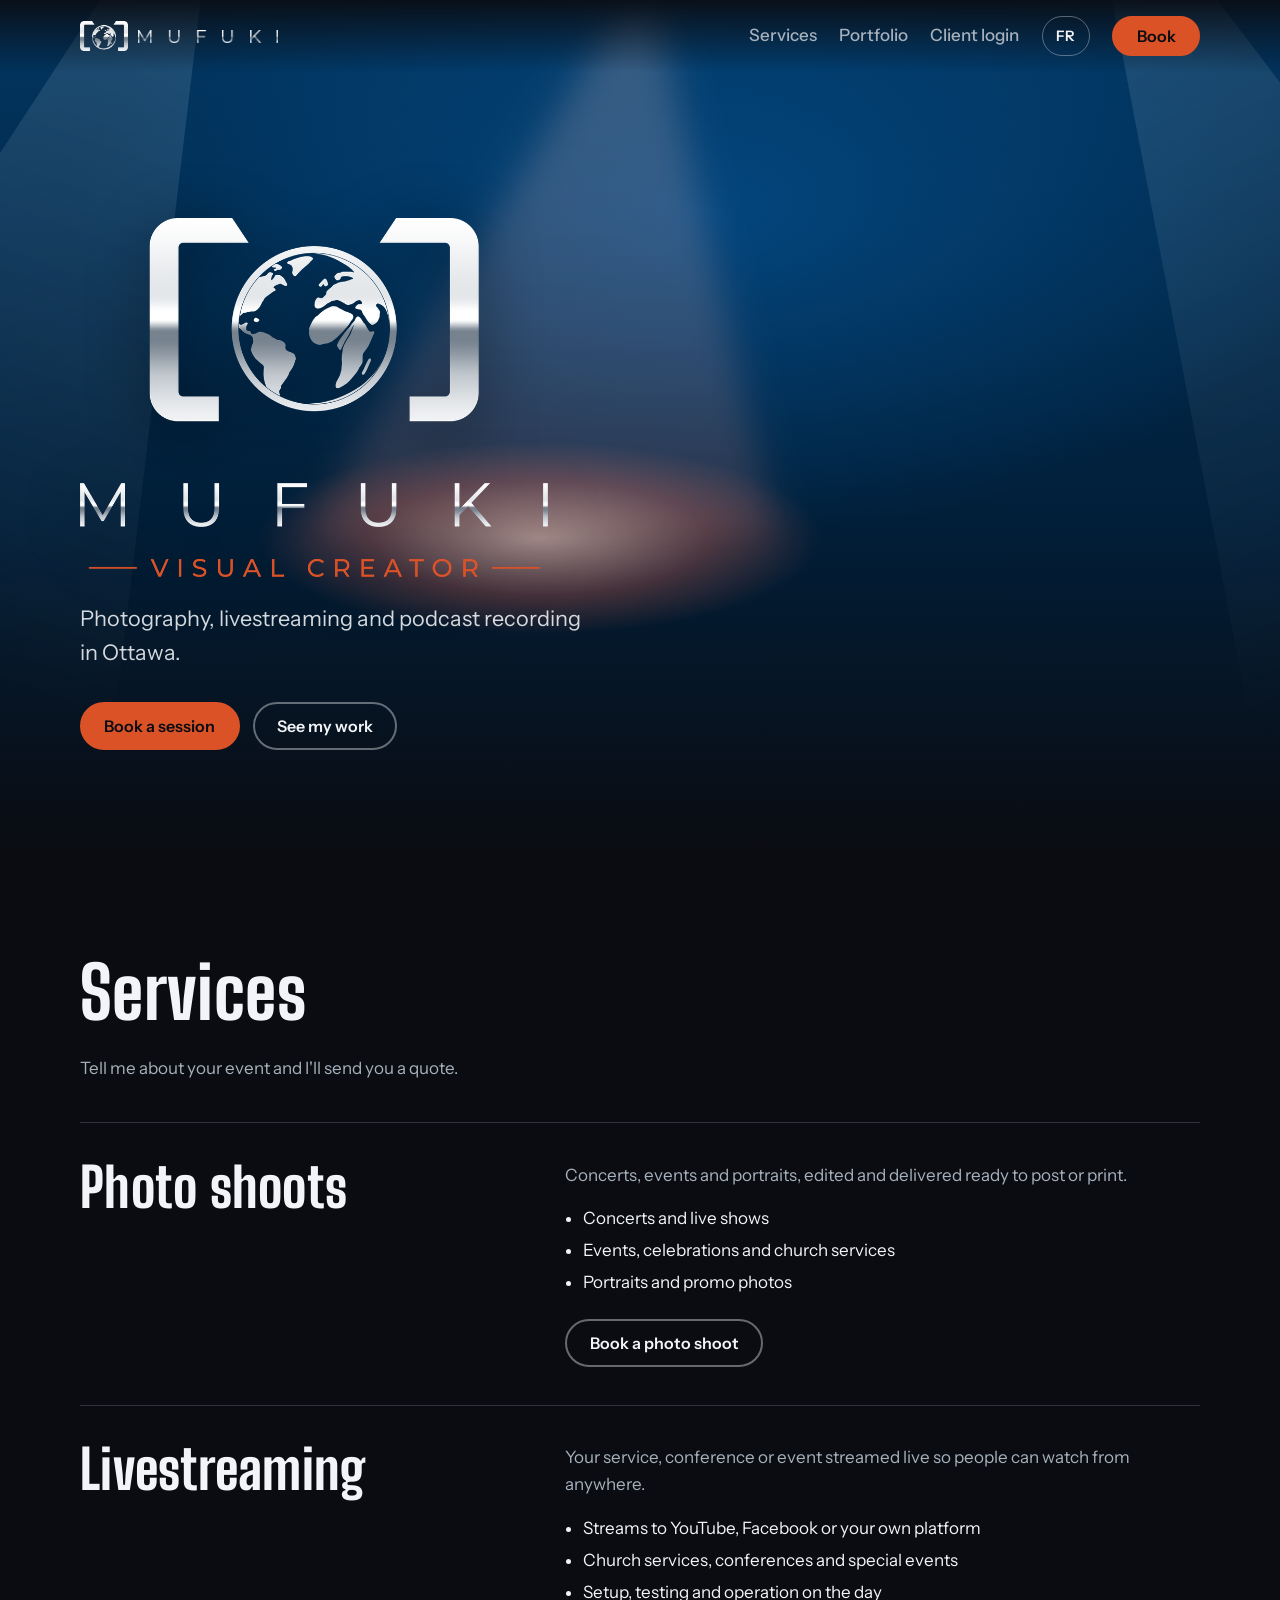
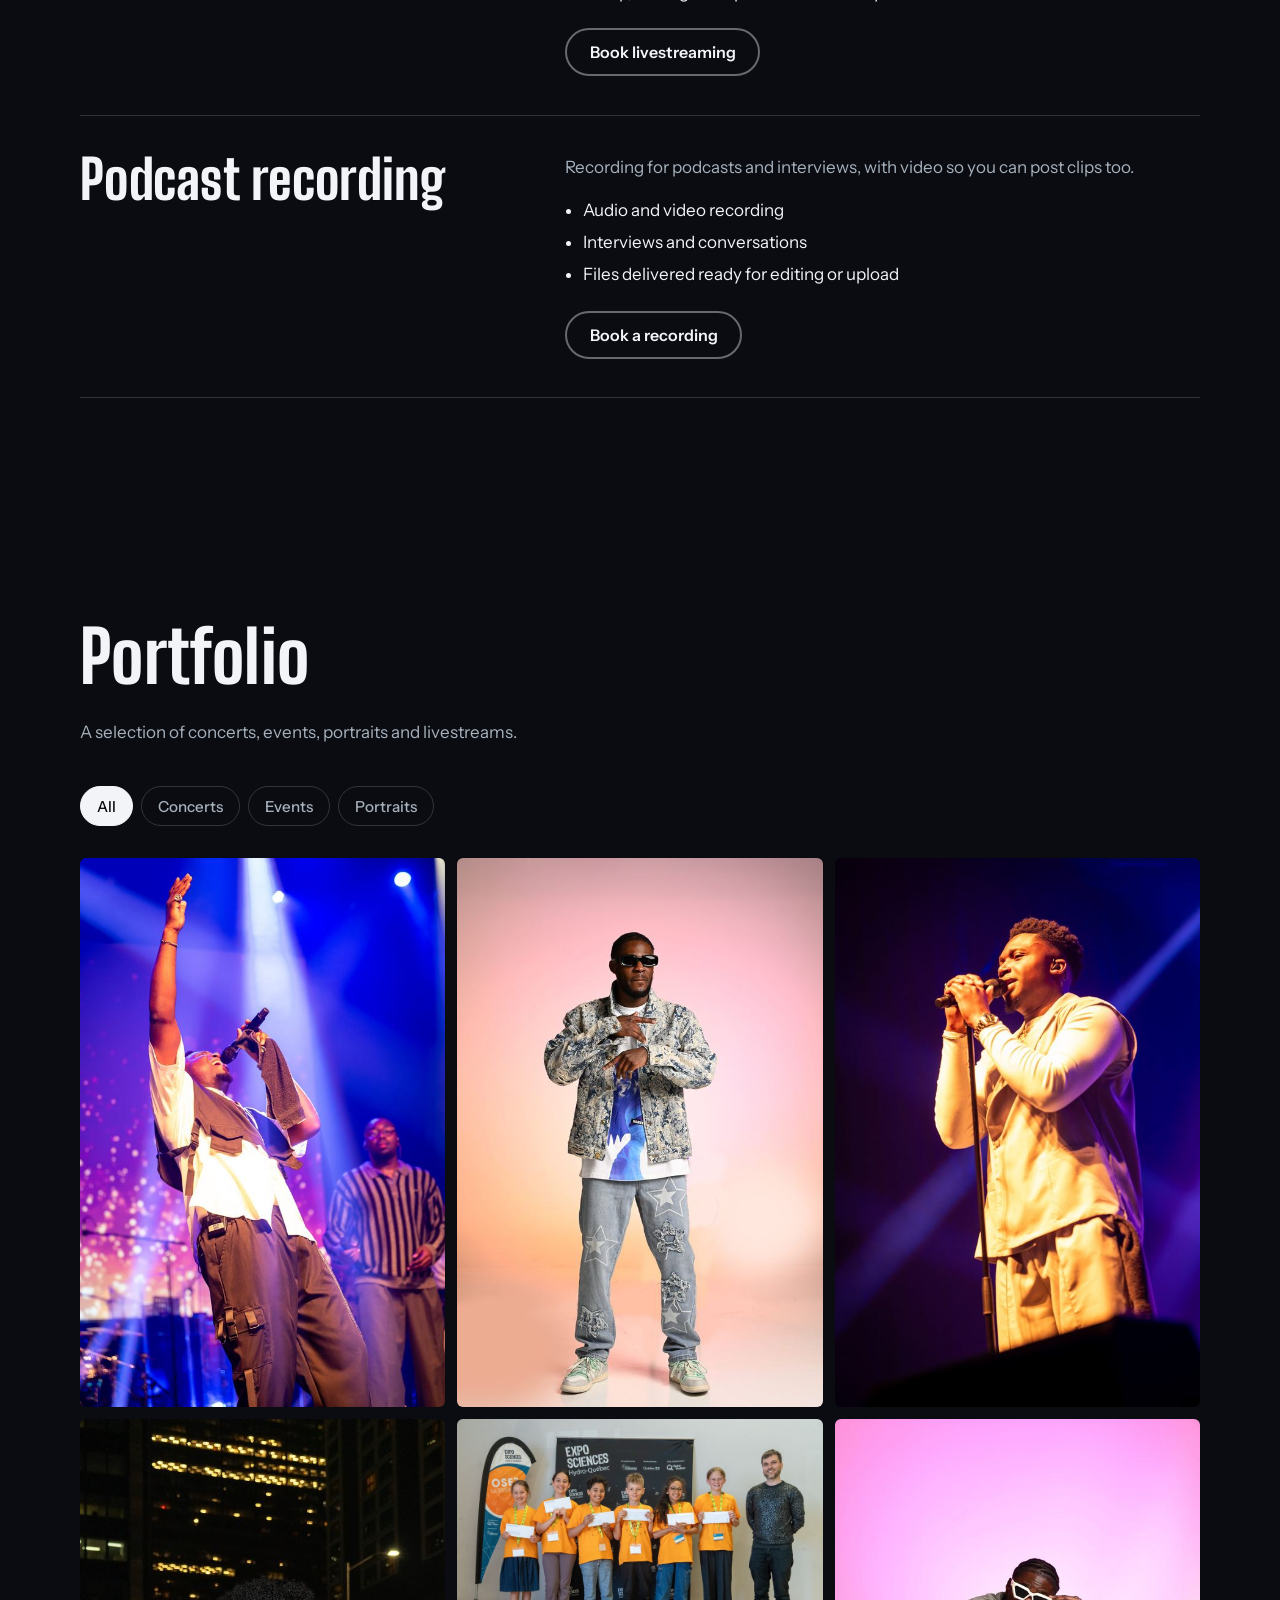
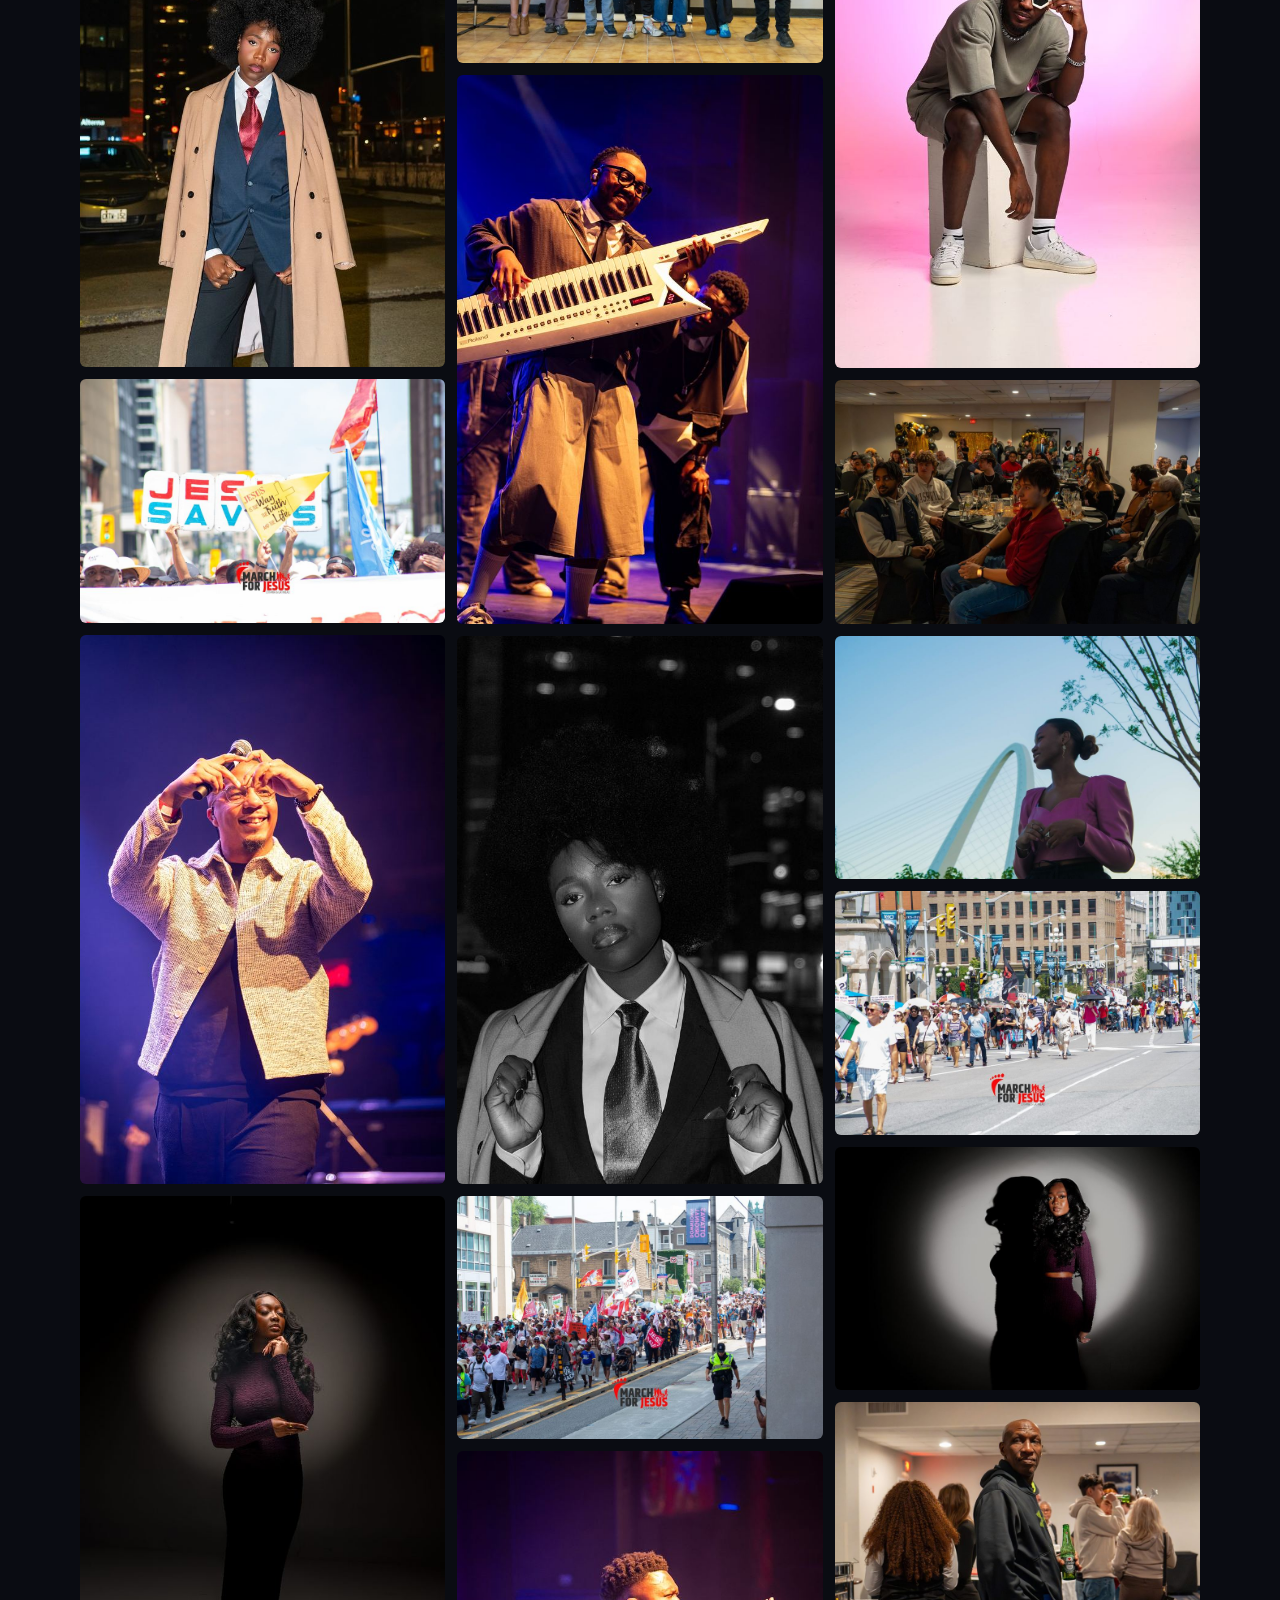
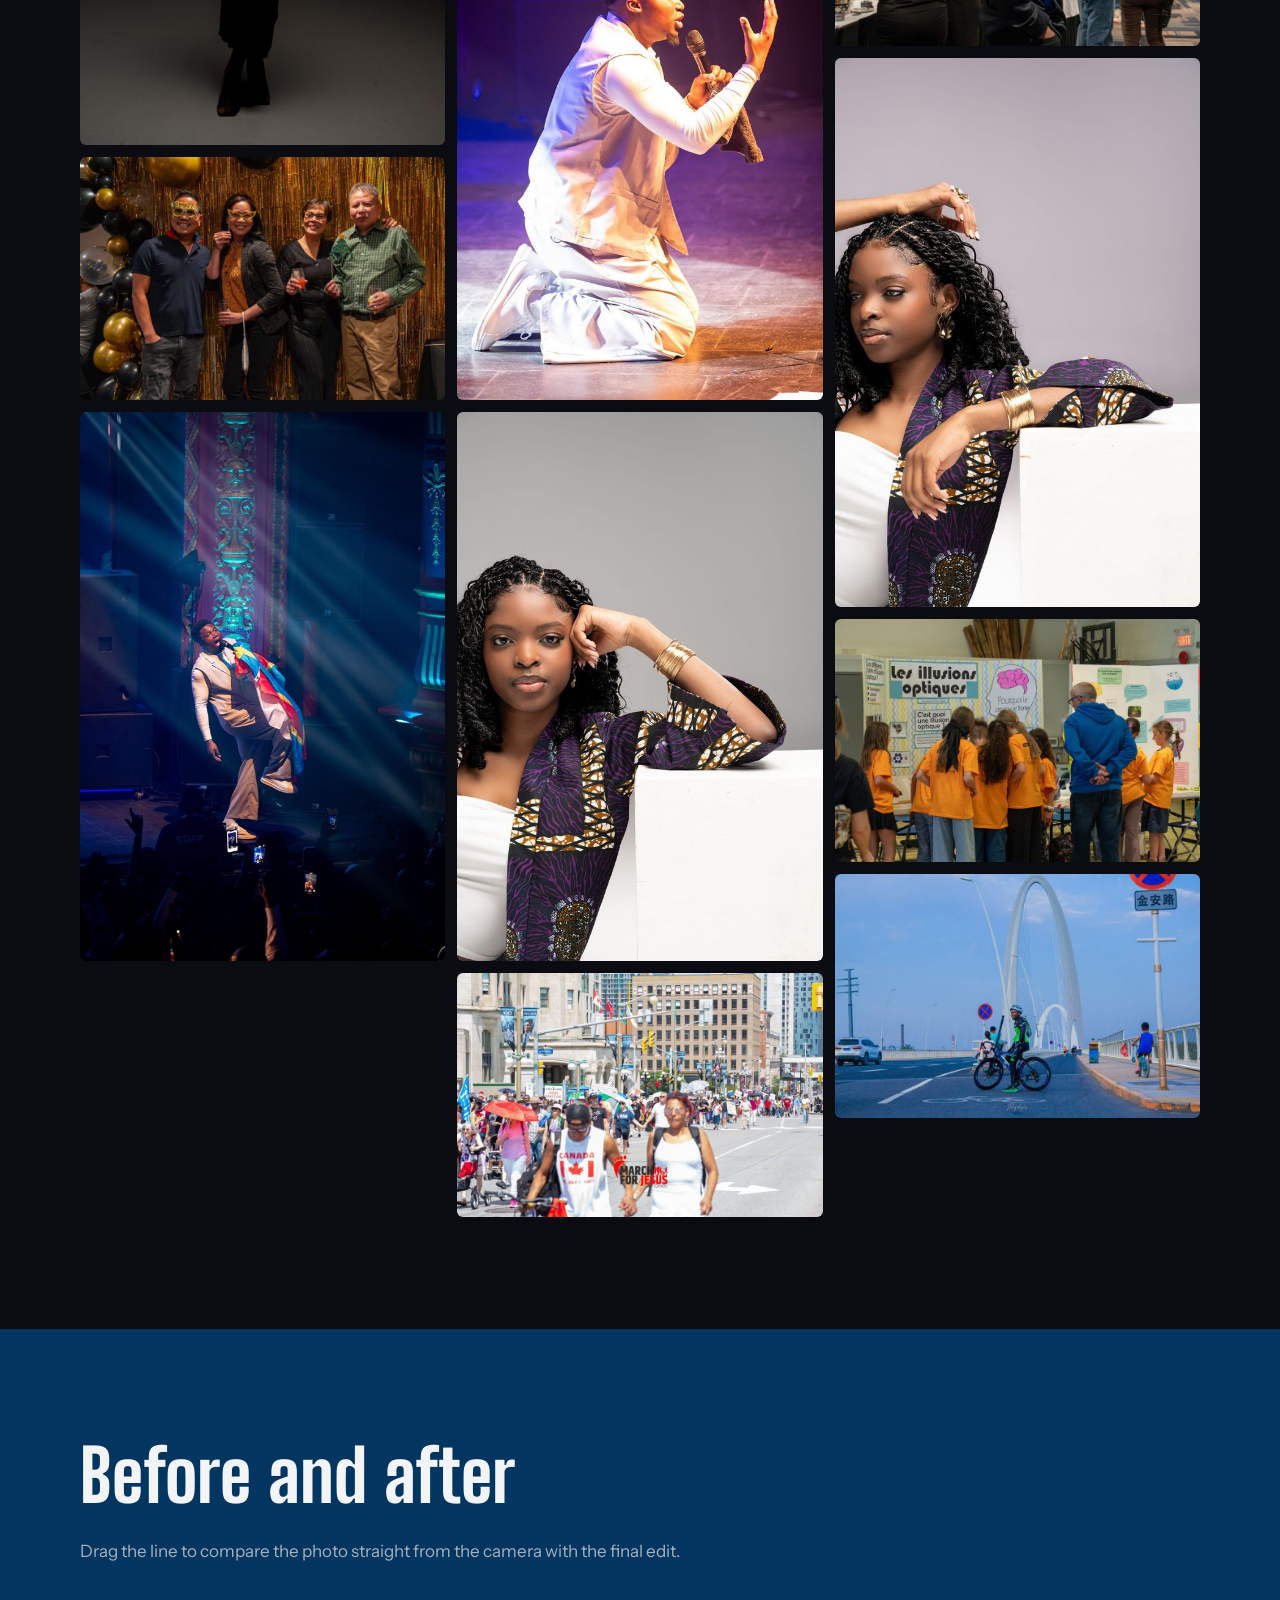
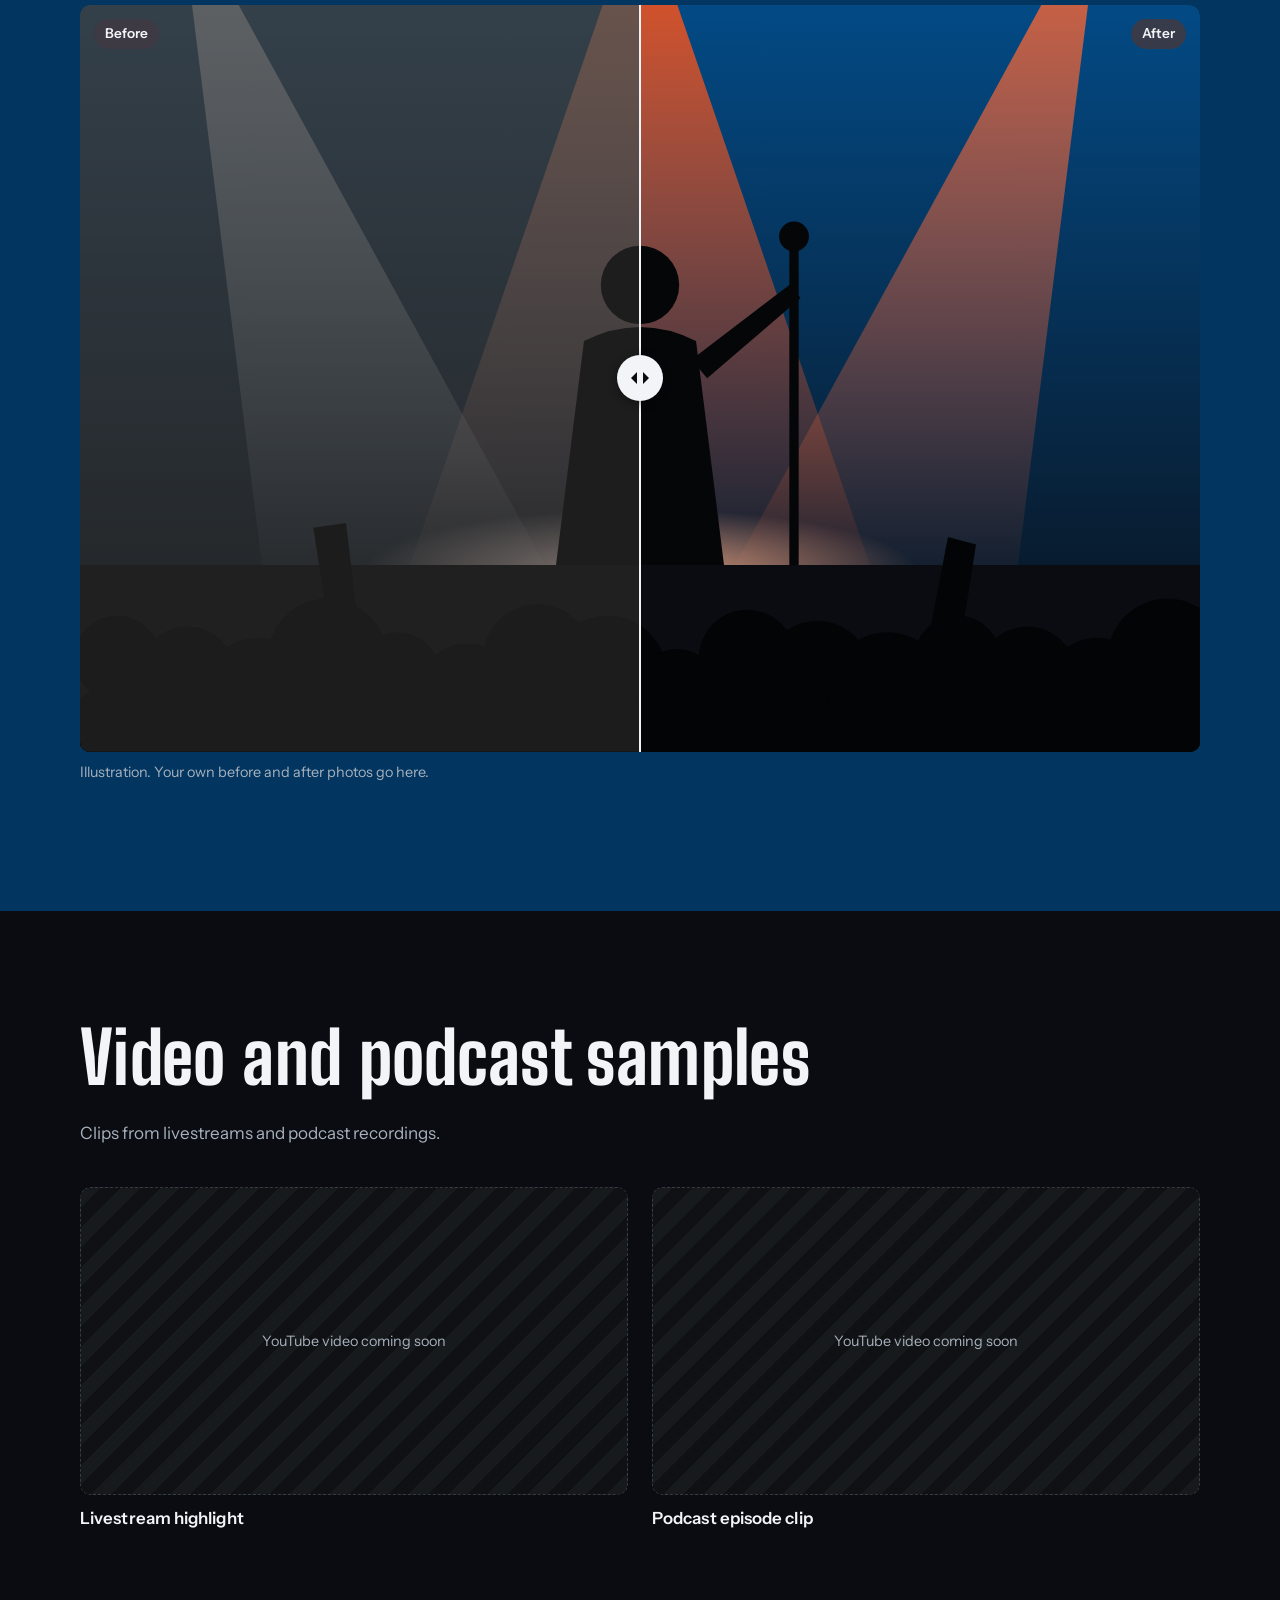
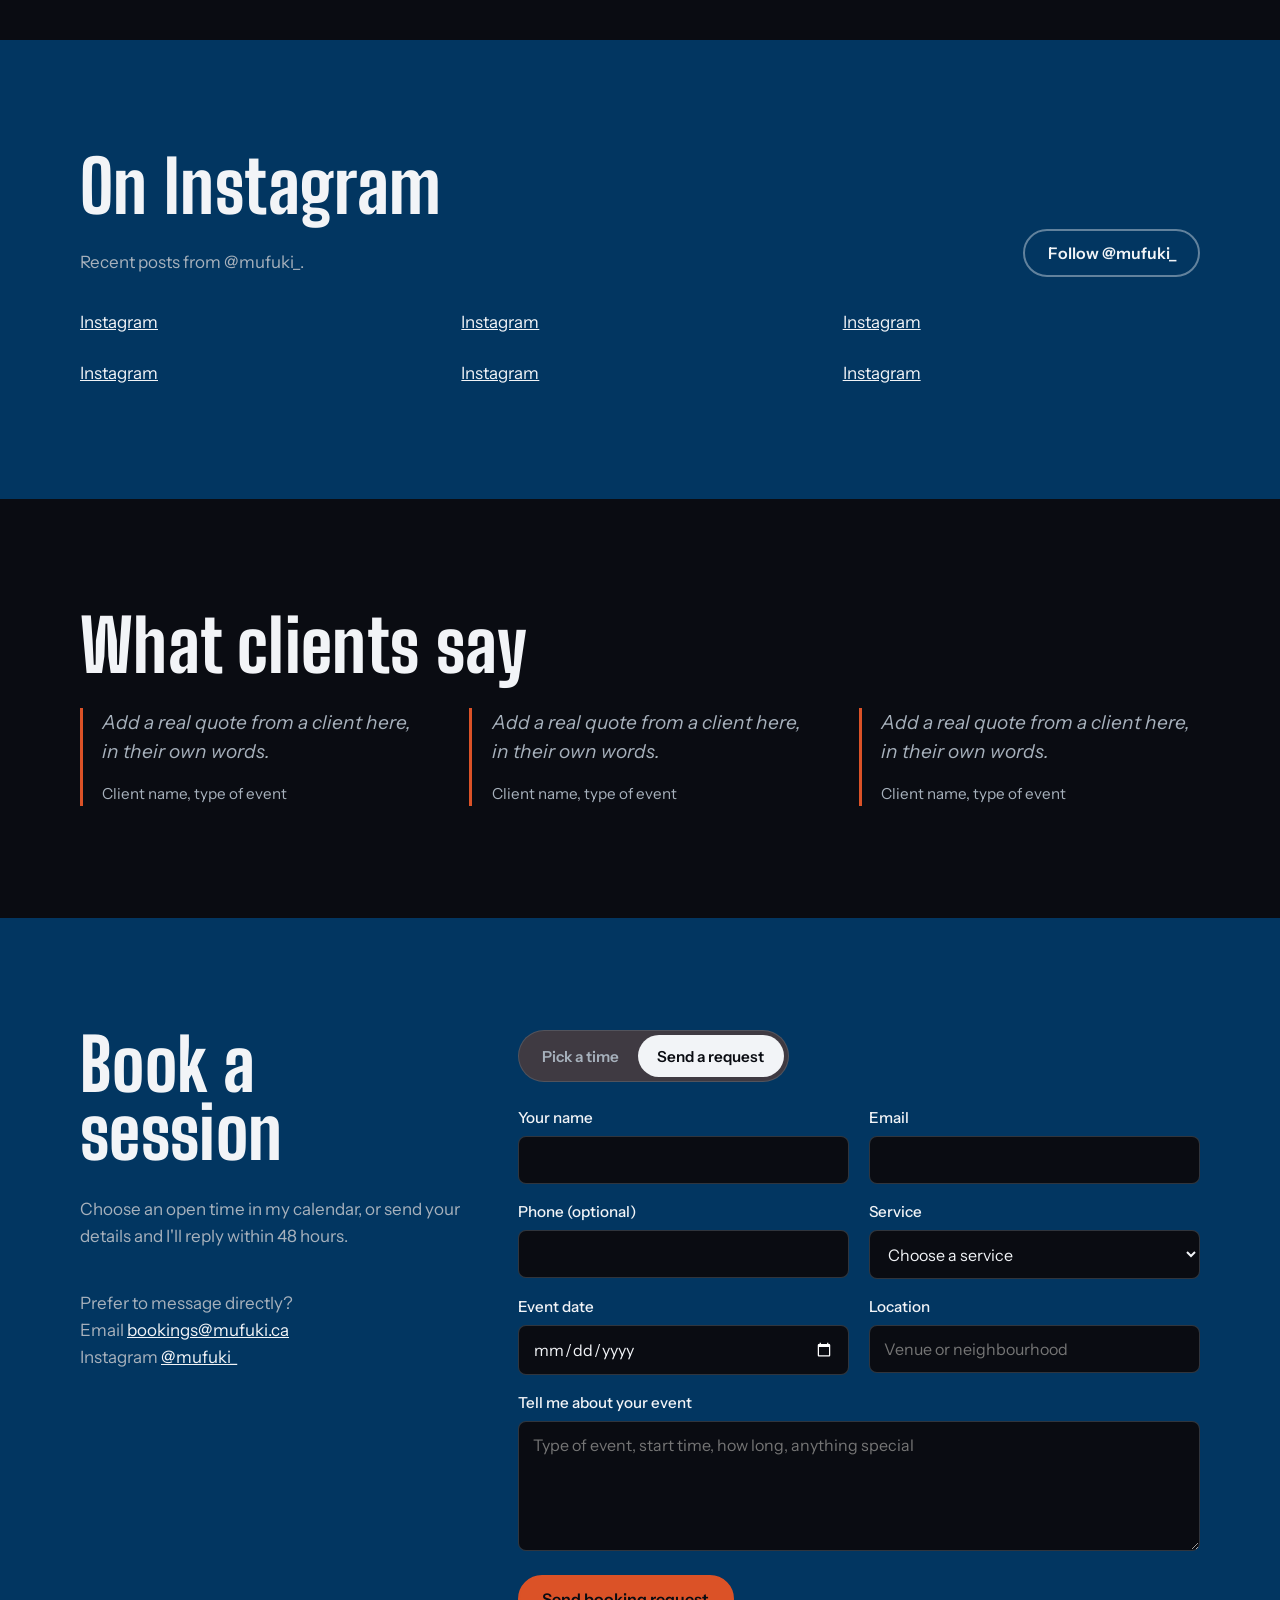
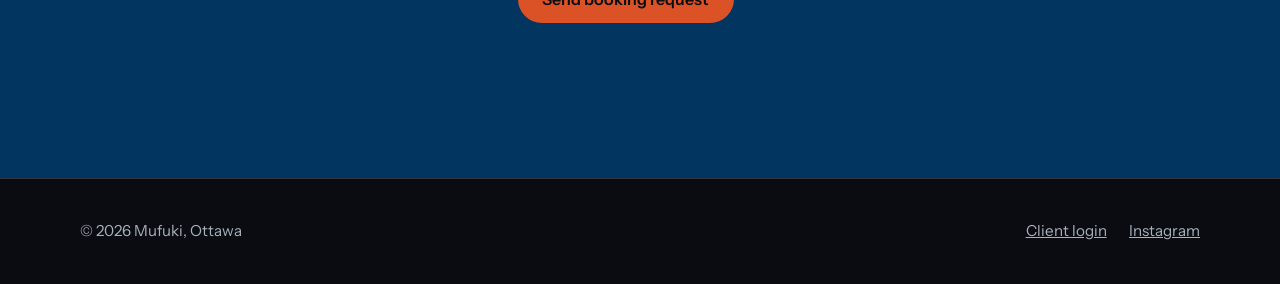
==== commit 5ba6ae2d: "Add files via upload" ====
--- a/index.html
+++ b/index.html
@@ -509,7 +509,7 @@
 
         <div role="tabpanel" id="panelForm" aria-labelledby="tabForm" hidden>
           <!-- Paste your Formspree form link into action="..." (see README) -->
-          <form id="booking" action="https://formspree.io/f/YOUR_FORM_ID" method="POST">
+          <form id="booking" action="https://formspree.io/f/mzedjyar" method="POST">
             <div>
               <label class="field" for="name" data-i18n="form.name">Your name</label>
               <input id="name" name="name" autocomplete="name" required>
@@ -545,6 +545,7 @@
               <textarea id="message" name="message" data-i18n-ph="form.messagePh" placeholder="Type of event, start time, how long, anything special"></textarea>
             </div>
             <input type="hidden" name="language" id="formLang" value="en">
+            <input type="hidden" name="_subject" value="New booking request from mufuki.ca">
             <div class="full">
               <button class="btn btn-solid" type="submit" data-i18n="form.submit">Send booking request</button>
             </div>
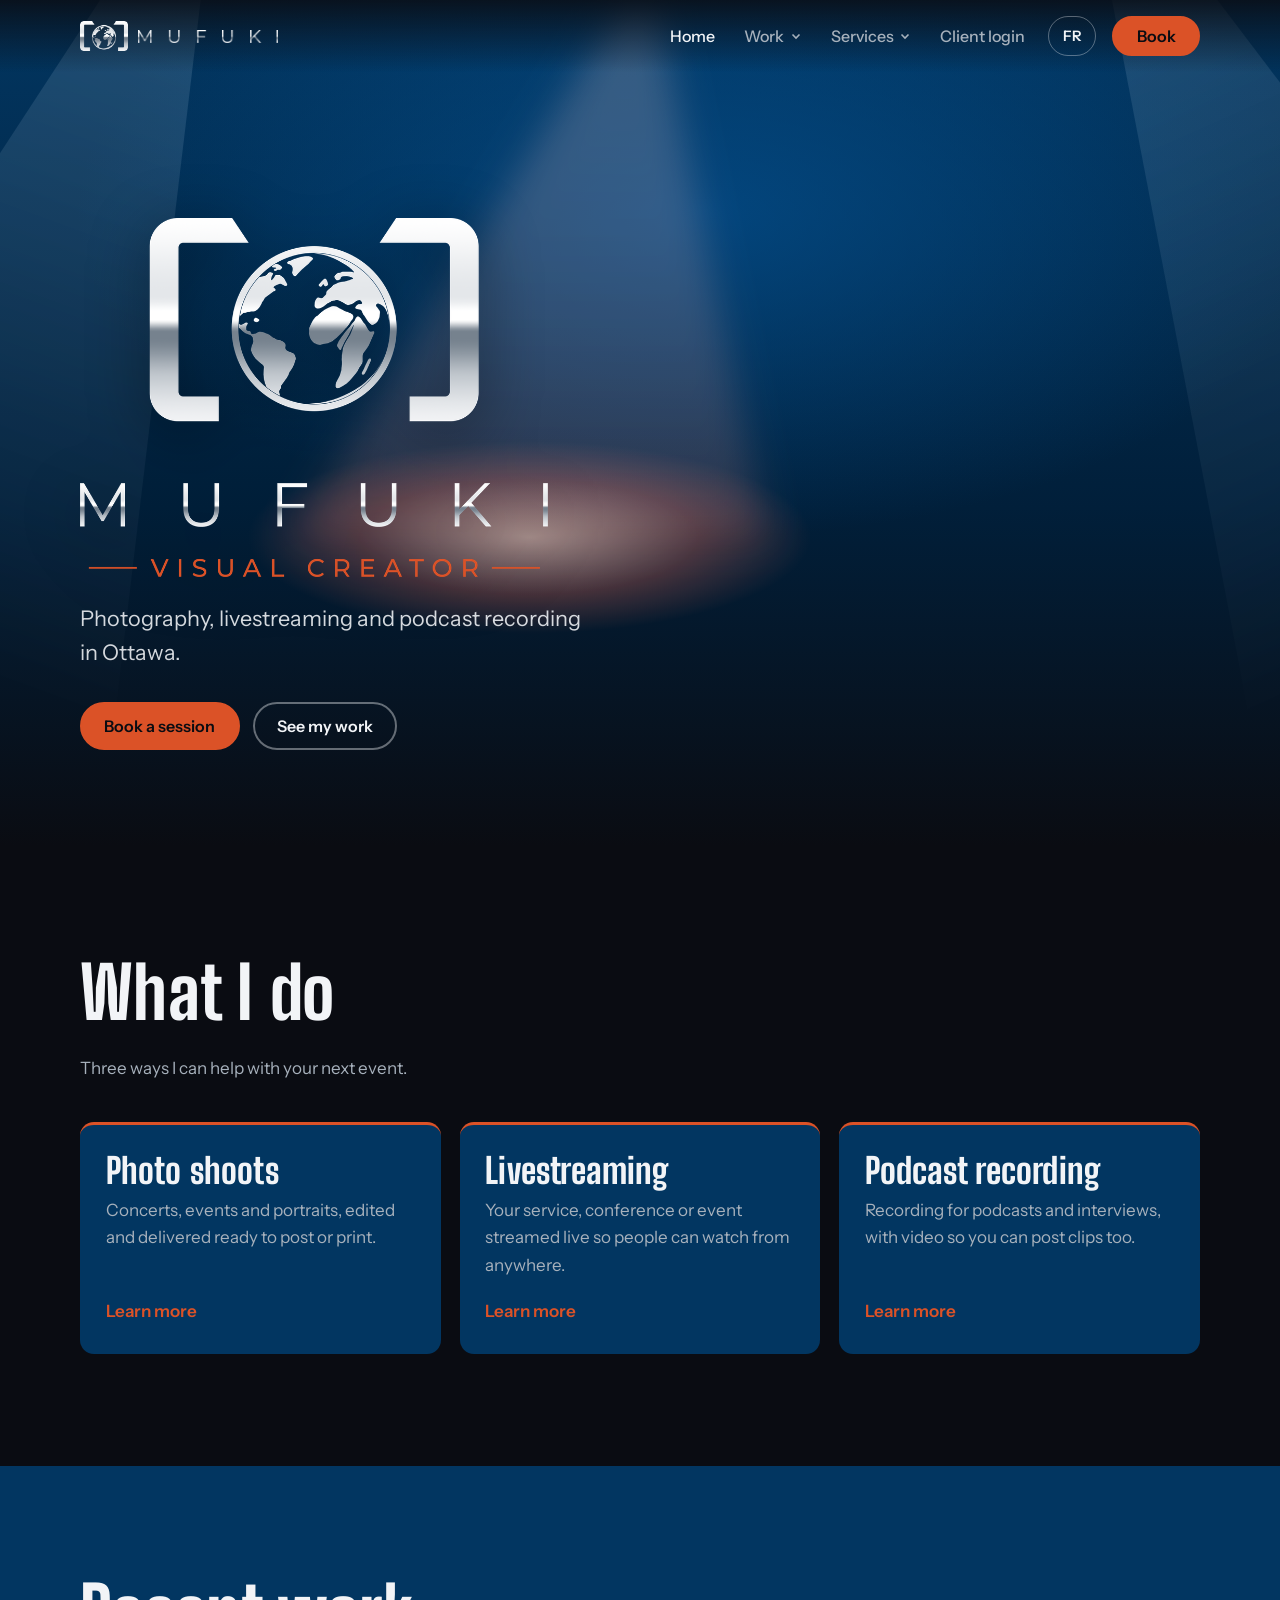
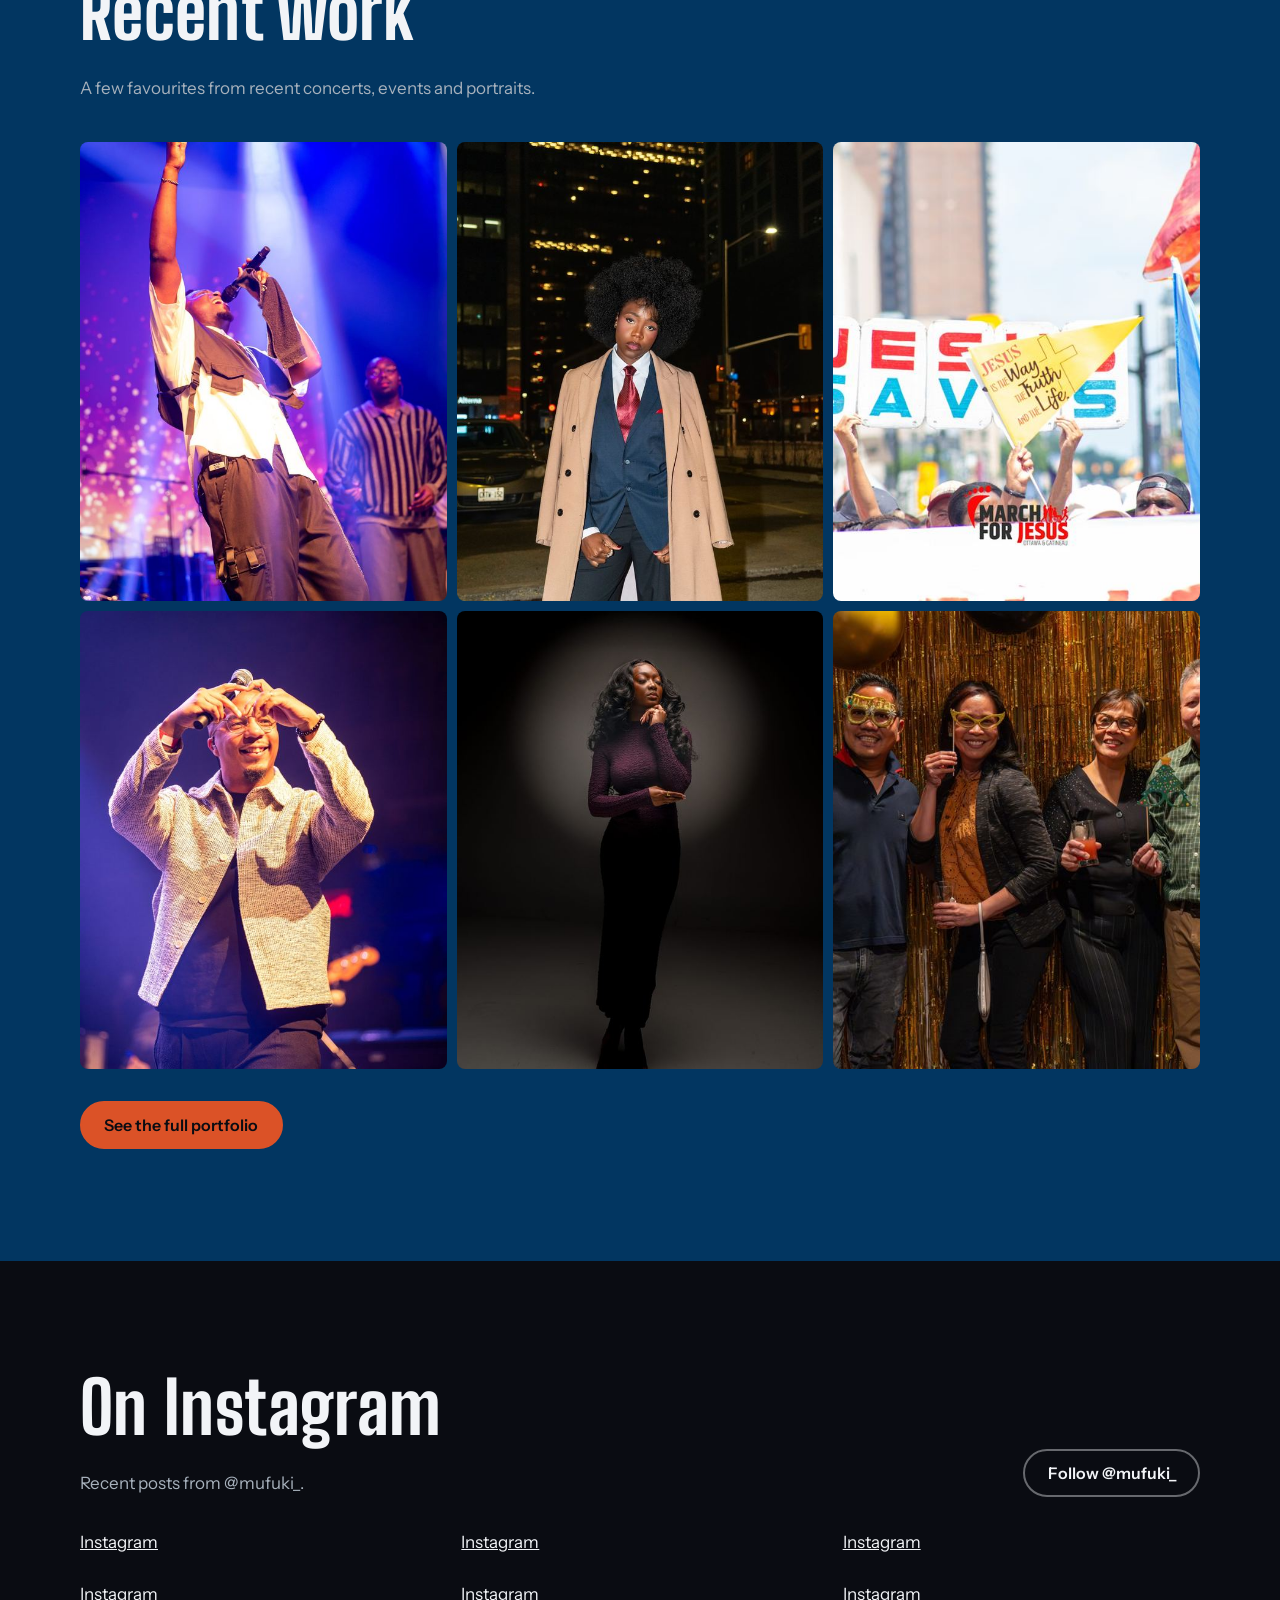
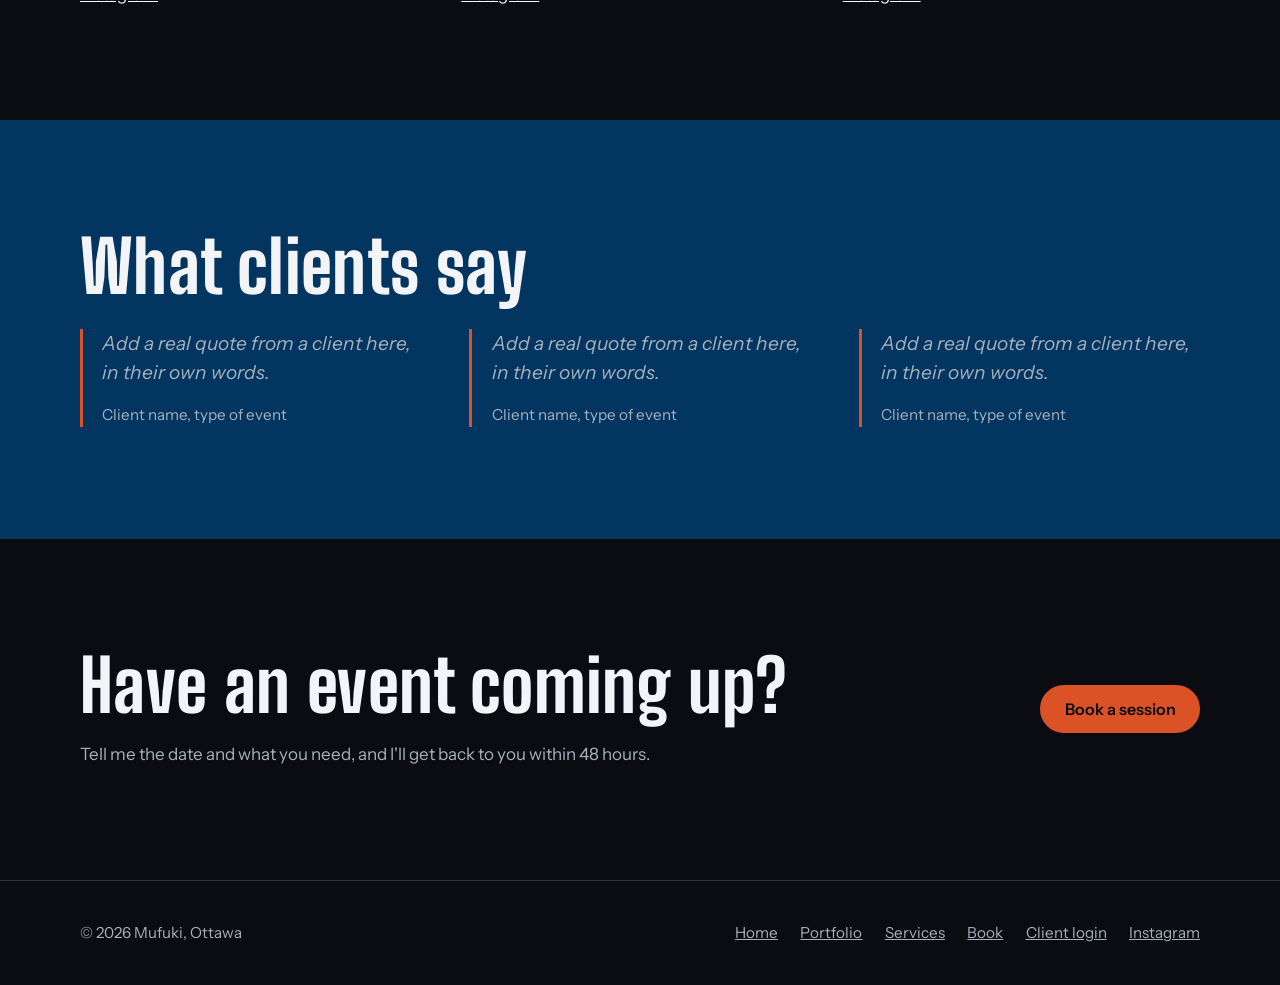
==== commit 3b09e783: "Add files via upload" ====
--- a/index.html
+++ b/index.html
@@ -4,304 +4,17 @@
   <meta charset="utf-8">
   <meta name="viewport" content="width=device-width, initial-scale=1">
   <title>Mufuki | Photo, Livestream, Podcast</title>
+  <meta name="description" content="Photography, livestreaming and podcast recording in Ottawa. See my work and book a session.">
   <link rel="icon" type="image/png" href="images/favicon.png">
   <link rel="apple-touch-icon" href="images/apple-touch-icon.png">
-  <meta name="description" content="Photography, livestreaming and podcast recording in Ottawa. See my work and book a session.">
   <link rel="preconnect" href="https://fonts.googleapis.com">
   <link rel="preconnect" href="https://fonts.gstatic.com" crossorigin>
   <link href="https://fonts.googleapis.com/css2?family=Big+Shoulders+Display:wght@700;800&family=Instrument+Sans:wght@400;500;600&display=swap" rel="stylesheet">
-
-  <style>
-    /* =========================================================
-       COLORS & FONTS — change these to restyle the whole site
-       ========================================================= */
-    :root {
-      --ink: #0A0C12;      /* page background (near black) */
-      --stage: #023661;    /* raised sections (deep blue) */
-      --plum: #3F3A42;     /* dark grey-plum for cards */
-      --line: rgba(118,130,142,.35); /* borders (slate) */
-      --text: #F2F4F7;     /* main text */
-      --muted: #A7B1BC;    /* secondary text (light slate) */
-      --amber: #DB5227;    /* accent (orange) */
-      --amber-ink: #0A0C12;/* text on orange buttons */
-      --display: "Big Shoulders Display", Impact, sans-serif;
-      --body: "Instrument Sans", system-ui, sans-serif;
-      --wrap: 1120px;
-    }
-
-    *, *::before, *::after { box-sizing: border-box; }
-    [hidden] { display: none !important; }
-    html { scroll-behavior: smooth; }
-    body {
-      margin: 0;
-      background: var(--ink);
-      color: var(--text);
-      font: 400 1.0625rem/1.6 var(--body);
-      -webkit-font-smoothing: antialiased;
-    }
-    img, video, iframe { max-width: 100%; display: block; }
-    a { color: inherit; }
-    :focus-visible { outline: 3px solid var(--amber); outline-offset: 3px; border-radius: 4px; }
-
-    .wrap { width: min(var(--wrap), 100% - 32px); margin-inline: auto; }
-
-    h1, h2, h3 { font-family: var(--display); font-weight: 800; line-height: .95; margin: 0; letter-spacing: .005em; }
-    h2 { font-size: clamp(2.6rem, 6vw, 4.5rem); margin-bottom: .4em; }
-    .lede { color: var(--muted); max-width: 56ch; margin: 0 0 2.5rem; }
-
-    section { padding: clamp(4rem, 9vw, 7rem) 0; scroll-margin-top: 60px; }
-    .raised { background: var(--stage); }
-
-    /* ---------- Buttons ---------- */
-    .btn {
-      display: inline-flex; align-items: center; justify-content: center;
-      min-height: 48px; padding: 0 1.4rem; border-radius: 999px;
-      font: 600 1rem var(--body); text-decoration: none; cursor: pointer;
-      border: 2px solid var(--amber); transition: background .2s, color .2s, border-color .2s;
-    }
-    .btn-solid { background: var(--amber); color: var(--amber-ink); }
-    .btn-solid:hover { background: #E8643A; }
-    .btn-line { background: transparent; color: var(--text); border-color: rgba(242,244,247,.4); }
-    .btn-line:hover { border-color: var(--text); }
-
-    /* ---------- Header ---------- */
-    header.top {
-      position: fixed; inset: 0 0 auto; z-index: 30;
-      background: linear-gradient(to bottom, rgba(10,12,18,.92), rgba(10,12,18,0));
-    }
-    header.top .wrap { display: flex; align-items: center; justify-content: space-between; height: 72px; gap: 1rem; }
-    .logo { display: flex; align-items: center; gap: 10px; text-decoration: none; flex-shrink: 0; }
-    .logo .mark { height: 30px; width: auto; }
-    .logo .word { height: 13px; width: auto; }
-    @media (max-width: 420px) { .logo .word { height: 11px; } }
-    nav.links { display: flex; gap: 1.4rem; align-items: center; }
-    nav.links a:not(.btn) { text-decoration: none; color: var(--muted); font-weight: 500; }
-    nav.links a:not(.btn):hover { color: var(--text); }
-    nav.links .btn { min-height: 40px; }
-    .lang-btn {
-      font: 600 .9rem var(--body); color: var(--text); background: transparent; cursor: pointer;
-      border: 1px solid rgba(242,244,247,.35); border-radius: 999px; min-height: 40px; min-width: 48px; padding: 0 .8rem;
-    }
-    .lang-btn:hover { border-color: var(--text); }
-    @media (max-width: 900px) { nav.links a:not(.btn) { display: none; } nav.links { gap: .6rem; } }
-
-    /* ---------- Hero: tracking stage light ---------- */
-    .hero {
-      position: relative; overflow: hidden; min-height: min(94vh, 880px);
-      display: flex; align-items: flex-end; padding: 104px 0 clamp(3rem, 8vw, 6rem);
-      background: radial-gradient(ellipse 70% 55% at 55% 25%, rgba(3,78,140,.75), transparent 70%), linear-gradient(to bottom, #023661 0%, #011f3a 60%, var(--ink) 100%);
-      touch-action: pan-y;
-    }
-    .hero-video { position: absolute; inset: 0; width: 100%; height: 100%; object-fit: cover; }
-    .hero-shade { position: absolute; inset: 0; background: linear-gradient(to top, var(--ink) 4%, rgba(10,12,18,.55) 45%, rgba(10,12,18,.35)); }
-    .hero-shade[hidden] { display: none; }
-    .beam {
-      position: absolute; top: -12%; height: 125%; width: 42vw; min-width: 260px;
-      transform-origin: 50% 0; clip-path: polygon(46% 0, 54% 0, 100% 100%, 0 100%);
-      filter: blur(10px); mix-blend-mode: screen; pointer-events: none;
-      transform: rotate(var(--r)); opacity: var(--o);
-    }
-    .beam.a { left: -6%;  --r: 20deg;  --o: .32; background: linear-gradient(rgba(118,130,142,.9), transparent 75%); }
-    .beam.c { right: -8%; --r: -24deg; --o: .3;  background: linear-gradient(rgba(118,130,142,.85), transparent 75%); }
-    .track-beam { position: absolute; inset: 0; pointer-events: none; mix-blend-mode: screen; filter: blur(18px); opacity: .42; }
-    .track-beam-inner {
-      position: absolute; inset: 0;
-      background: linear-gradient(to bottom, rgba(255,205,180,.5), rgba(219,82,39,.4) 75%, rgba(219,82,39,.18));
-    }
-    @media (max-width: 700px) { .track-beam { opacity: .3; } }
-    .spot-pool {
-      position: absolute; left: 0; top: 0; width: 44vmax; height: 15vmax; pointer-events: none;
-      border-radius: 50%; mix-blend-mode: screen; will-change: transform;
-      background: radial-gradient(closest-side, rgba(255,196,165,.6), rgba(219,82,39,.3) 60%, transparent);
-    }
-    .hero .wrap { position: relative; z-index: 2; }
-    .hero h1 { margin: 0; }
-    .hero h1 img { width: clamp(220px, min(40vw, 52vh), 470px); height: auto; filter: drop-shadow(0 10px 30px rgba(0,0,0,.45)); }
-    .hero p { font-size: clamp(1.1rem, 2vw, 1.35rem); opacity: .88; max-width: 36ch; margin: 1.5rem 0 2rem; }
-    .actions { display: flex; flex-wrap: wrap; gap: .8rem; }
-
-    /* ---------- Services ---------- */
-    .service {
-      display: grid; grid-template-columns: minmax(0, 5fr) minmax(0, 7fr); gap: 2rem;
-      padding: 2.4rem 0; border-top: 1px solid var(--line);
-    }
-    .service:last-child { border-bottom: 1px solid var(--line); }
-    .service h3 { font-size: clamp(2.2rem, 4.5vw, 3.4rem); }
-    .service p { margin: 0 0 1rem; color: var(--muted); max-width: 60ch; }
-    .service ul { margin: 0 0 1.4rem; padding-left: 1.1rem; }
-    .service li { margin-bottom: .3rem; }
-    .service .row { display: flex; flex-wrap: wrap; align-items: center; gap: 1.2rem; }
-    .price { font-weight: 600; color: var(--amber); }
-    @media (max-width: 760px) { .service { grid-template-columns: 1fr; gap: 1rem; } }
-
-    /* ---------- Price estimator ---------- */
-    .est { display: grid; grid-template-columns: minmax(0, 7fr) minmax(0, 5fr); gap: 3rem; align-items: start; }
-    @media (max-width: 860px) { .est { grid-template-columns: 1fr; gap: 2rem; } }
-    fieldset { border: 0; margin: 0 0 2rem; padding: 0; }
-    legend { font-weight: 600; margin-bottom: .8rem; padding: 0; }
-    .chips { display: flex; flex-wrap: wrap; gap: .5rem; }
-    .chip input { position: absolute; opacity: 0; pointer-events: none; }
-    .chip span {
-      display: inline-flex; align-items: center; min-height: 44px; padding: 0 1.1rem; cursor: pointer;
-      border: 1px solid var(--line); border-radius: 999px; color: var(--muted); font-weight: 500; background: var(--plum);
-    }
-    .chip input:checked + span { background: var(--text); color: var(--ink); border-color: var(--text); }
-    .chip input:focus-visible + span { outline: 3px solid var(--amber); outline-offset: 2px; }
-    .hours { display: flex; align-items: center; gap: 1rem; }
-    .hours output { font: 800 2rem var(--display); min-width: 3ch; }
-    input[type="range"].slider { flex: 1; accent-color: var(--amber); height: 32px; }
-    .extras label { display: flex; align-items: center; gap: .7rem; padding: .7rem 0; border-bottom: 1px solid var(--line); cursor: pointer; }
-    .extras label:first-child { border-top: 1px solid var(--line); }
-    .extras input { width: 20px; height: 20px; accent-color: var(--amber); }
-    .extras .x-price { margin-left: auto; color: var(--muted); }
-    .total-card { position: sticky; top: 96px; padding: 2rem; border-radius: 16px; background: var(--ink); border: 1px solid var(--line); }
-    .total-card .label { color: var(--muted); margin: 0; }
-    .total-card .amount { font: 800 clamp(3.4rem, 8vw, 5rem)/1 var(--display); color: var(--amber); margin: .3rem 0 1rem; }
-    .total-card .note { color: var(--muted); font-size: .95rem; margin: 0 0 1.5rem; }
-    .total-card .btn { width: 100%; }
-
-    /* ---------- Portfolio ---------- */
-    .filters { display: flex; flex-wrap: wrap; gap: .5rem; margin-bottom: 2rem; }
-    .filters button {
-      font: 500 .95rem var(--body); color: var(--muted); background: transparent;
-      border: 1px solid var(--line); border-radius: 999px; padding: .5rem 1rem; cursor: pointer; min-height: 40px;
-    }
-    .filters button[aria-pressed="true"] { background: var(--text); color: var(--ink); border-color: var(--text); }
-    .grid { columns: 3 260px; column-gap: 12px; }
-    .tile {
-      break-inside: avoid; margin: 0 0 12px; display: block; width: 100%;
-      border: 0; padding: 0; background: none; cursor: zoom-in; border-radius: 6px; overflow: hidden;
-    }
-    .tile img { width: 100%; height: auto; transition: transform .4s; }
-    .tile:hover img { transform: scale(1.03); }
-    .placeholder {
-      display: grid; place-items: center; color: var(--muted); font-size: .9rem; text-align: center; padding: 1rem;
-      background: repeating-linear-gradient(135deg, rgba(118,130,142,.16) 0 14px, rgba(118,130,142,.09) 14px 28px);
-      border: 1px dashed var(--line); border-radius: 6px;
-    }
-    dialog#lightbox { border: 0; padding: 0; background: transparent; max-width: 92vw; max-height: 92vh; }
-    dialog#lightbox::backdrop { background: rgba(8,10,22,.92); }
-    dialog#lightbox img { max-height: 86vh; width: auto; margin: auto; border-radius: 4px; }
-    dialog#lightbox button {
-      position: fixed; top: 16px; right: 16px; width: 48px; height: 48px; border-radius: 50%;
-      border: 0; background: var(--text); color: var(--ink); font-size: 1.5rem; cursor: pointer;
-    }
-
-    /* ---------- Before / after ---------- */
-    .ba-list { display: grid; gap: 2rem; }
-    .ba {
-      position: relative; margin: 0; aspect-ratio: 3 / 2; border-radius: 10px; overflow: hidden;
-      --pos: 50%; background: #050608; user-select: none;
-    }
-    .ba-layer { position: absolute; inset: 0; }
-    .ba-layer img, .ba-layer svg { width: 100%; height: 100%; object-fit: cover; display: block; }
-    .ba-before { clip-path: inset(0 calc(100% - var(--pos)) 0 0); }
-    .ba-before.demo { filter: grayscale(.7) brightness(.72) contrast(.8); }
-    .ba-handle { position: absolute; top: 0; bottom: 0; left: var(--pos); width: 2px; margin-left: -1px; background: var(--text); pointer-events: none; }
-    .ba-handle::after {
-      content: ""; position: absolute; top: 50%; left: 50%; width: 46px; height: 46px; margin: -23px 0 0 -23px;
-      border-radius: 50%; background: var(--text);
-      background-image: url("data:image/svg+xml,%3Csvg xmlns='http://www.w3.org/2000/svg' viewBox='0 0 24 24' fill='%230A0C12'%3E%3Cpath d='M9 6 3 12l6 6V6zm6 0v12l6-6-6-6z'/%3E%3C/svg%3E");
-      background-size: 24px; background-position: center; background-repeat: no-repeat;
-      box-shadow: 0 2px 10px rgba(0,0,0,.4);
-    }
-    .ba-tag { position: absolute; top: 14px; padding: .25rem .7rem; border-radius: 999px; font-size: .85rem; font-weight: 600; background: rgba(63,58,66,.88); pointer-events: none; }
-    .ba-tag.b { left: 14px; } .ba-tag.a { right: 14px; }
-    .ba input[type="range"] {
-      position: absolute; inset: 0; width: 100%; height: 100%; margin: 0; opacity: 0; cursor: ew-resize;
-      -webkit-appearance: none; appearance: none;
-    }
-    .ba input[type="range"]::-webkit-slider-thumb { -webkit-appearance: none; width: 60px; height: 100vh; }
-    .ba input[type="range"]::-moz-range-thumb { width: 60px; height: 100vh; border: 0; }
-    .ba:has(input:focus-visible) { outline: 3px solid var(--amber); outline-offset: 3px; }
-    .ba-caption { color: var(--muted); font-size: .9rem; margin-top: .6rem; }
-
-    /* ---------- Video & podcast samples ---------- */
-    .reels { display: grid; grid-template-columns: repeat(auto-fit, minmax(280px, 1fr)); gap: 1.5rem; }
-    .reel h3 { font: 600 1.05rem var(--body); margin: .8rem 0 0; }
-    .reel-frame { position: relative; aspect-ratio: 16 / 9; border-radius: 10px; overflow: hidden; background: #050608; }
-    .reel-frame iframe { position: absolute; inset: 0; width: 100%; height: 100%; border: 0; }
-    .reel-play {
-      position: absolute; inset: 0; width: 100%; border: 0; padding: 0; cursor: pointer; background: #000 center/cover no-repeat;
-    }
-    .reel-play::after {
-      content: ""; position: absolute; top: 50%; left: 50%; width: 68px; height: 68px; margin: -34px 0 0 -34px; border-radius: 50%;
-      background: var(--amber) url("data:image/svg+xml,%3Csvg xmlns='http://www.w3.org/2000/svg' viewBox='0 0 24 24' fill='%230A0C12'%3E%3Cpath d='M8 5v14l11-7z'/%3E%3C/svg%3E") center/30px no-repeat;
-      box-shadow: 0 4px 20px rgba(0,0,0,.45); transition: transform .2s;
-    }
-    .reel-play:hover::after { transform: scale(1.08); }
-    .reel .placeholder { position: absolute; inset: 0; border-radius: 10px; }
-
-    /* ---------- Instagram ---------- */
-    .ig-head { display: flex; flex-wrap: wrap; justify-content: space-between; align-items: end; gap: 1rem; margin-bottom: 2rem; }
-    .ig-head .lede { margin: 0; }
-    .ig-grid { display: grid; grid-template-columns: repeat(auto-fit, minmax(280px, 1fr)); gap: 1.5rem; align-items: start; }
-    .ig-grid .placeholder { aspect-ratio: 1; }
-    .ig-grid blockquote.instagram-media { margin: 0 !important; min-width: 0 !important; width: 100% !important; }
-
-    /* ---------- Testimonials ---------- */
-    .quotes { display: grid; grid-template-columns: repeat(auto-fit, minmax(260px, 1fr)); gap: 2.5rem 3rem; }
-    .quotes blockquote { margin: 0; padding-left: 1.2rem; border-left: 3px solid var(--amber); }
-    .quotes blockquote p { font-size: 1.2rem; line-height: 1.5; margin: 0 0 1rem; }
-    .quotes blockquote footer { color: var(--muted); font-size: .95rem; }
-    .is-placeholder p { color: var(--muted); font-style: italic; }
-
-    /* ---------- Booking ---------- */
-    .book-grid { display: grid; grid-template-columns: minmax(0, 4fr) minmax(0, 7fr); gap: 3rem; }
-    @media (max-width: 860px) { .book-grid { grid-template-columns: 1fr; gap: 1rem; } }
-    .contact-alt { color: var(--muted); }
-    .contact-alt a { color: var(--text); }
-    .tabs { display: inline-flex; padding: 4px; border-radius: 999px; border: 1px solid var(--line); margin-bottom: 1.5rem; background: var(--plum); }
-    .tabs button {
-      font: 600 .95rem var(--body); color: var(--muted); background: transparent; border: 0; cursor: pointer;
-      min-height: 42px; padding: 0 1.2rem; border-radius: 999px;
-    }
-    .tabs button[aria-selected="true"] { background: var(--text); color: var(--ink); }
-    .cal-empty { padding: 2rem; border: 1px dashed var(--line); border-radius: 12px; color: var(--muted); }
-    .cal-empty p { margin: 0 0 1rem; }
-    #cal-inline { min-height: 560px; border-radius: 12px; overflow: auto; }
-    form { display: grid; grid-template-columns: 1fr 1fr; gap: 1rem 1.2rem; }
-    .full { grid-column: 1 / -1; }
-    @media (max-width: 560px) { form { grid-template-columns: 1fr; } }
-    label.field { display: block; font-weight: 500; font-size: .95rem; margin-bottom: .35rem; }
-    input:not([type="range"]):not([type="checkbox"]):not([type="radio"]), select, textarea {
-      width: 100%; font: 400 1rem var(--body); color: var(--text);
-      background: var(--ink); border: 1px solid var(--line); border-radius: 8px;
-      padding: .8rem .9rem; min-height: 48px;
-    }
-    input:focus, select:focus, textarea:focus { outline: none; border-color: var(--amber); box-shadow: 0 0 0 3px rgba(219,82,39,.25); }
-    textarea { min-height: 130px; resize: vertical; }
-    input[type="date"] { color-scheme: dark; }
-    .status { grid-column: 1 / -1; margin: 0; min-height: 1.6em; }
-    .status.ok { color: #8fe3a8; }
-    .status.err { color: #ff9b8a; }
-
-    /* ---------- Footer ---------- */
-    footer.site { padding: 2.5rem 0; color: var(--muted); font-size: .95rem; border-top: 1px solid var(--line); }
-    footer.site .wrap { display: flex; flex-wrap: wrap; justify-content: space-between; gap: 1rem; }
-    footer.site nav { display: flex; gap: 1.4rem; }
-
-    @media (prefers-reduced-motion: reduce) { html { scroll-behavior: auto; } .tile img, .reel-play::after { transition: none; } }
-  </style>
+  <link rel="stylesheet" href="assets/site.css">
 </head>
-<body>
-
-<header class="top">
-  <div class="wrap">
-    <a class="logo" href="#top"><img class="mark" src="images/logo-mark.png" alt="" width="160" height="99"><img class="word" src="images/logo-word.png" alt="Mufuki" width="600" height="56"></a>
-    <nav class="links" aria-label="Main">
-      <a href="#services" data-i18n="nav.services">Services</a>
-      <a href="#work" data-i18n="nav.work">Portfolio</a>
-      <a href="#prices" id="navPrices" data-i18n="nav.prices">Prices</a>
-      <a href="client.html" data-i18n="nav.clients">Client login</a>
-      <button class="lang-btn" type="button" id="langBtn" lang="fr">FR</button>
-      <a class="btn btn-solid" href="#book" data-i18n="nav.book">Book</a>
-    </nav>
-  </div>
-</header>
-
+<body data-page="home">
+<!-- The menu at the top and the footer are added by assets/site.js (same on every page). -->
 <main id="top">
-
   <!-- ===================== HERO ===================== -->
   <section class="hero" id="hero">
     <video class="hero-video" id="heroVideo" muted loop playsinline aria-hidden="true" hidden></video>
@@ -314,137 +27,49 @@
       <h1><img src="images/logo.png" alt="Mufuki, visual creator" width="900" height="690"></h1>
       <p data-i18n="hero.sub">Photography, livestreaming and podcast recording in Ottawa.</p>
       <div class="actions">
-        <a class="btn btn-solid" href="#book" data-i18n="hero.cta1">Book a session</a>
-        <a class="btn btn-line" href="#work" data-i18n="hero.cta2">See my work</a>
+        <a class="btn btn-solid" href="book.html" data-i18n="hero.cta1">Book a session</a>
+        <a class="btn btn-line" href="portfolio.html" data-i18n="hero.cta2">See my work</a>
       </div>
     </div>
   </section>
 
-  <!-- ===================== SERVICES ===================== -->
-  <section id="services">
+  <!-- ===================== WHAT I DO ===================== -->
+  <section>
     <div class="wrap">
-      <h2 data-i18n="services.title">Services</h2>
-      <p class="lede" data-i18n="services.lede">Tell me about your event and I'll send you a quote.</p>
-
-      <article class="service">
-        <h3 data-i18n="svc1.title">Photo shoots</h3>
-        <div>
+      <h2 data-i18n="home.whatTitle">What I do</h2>
+      <p class="lede" data-i18n="home.whatLede">Three ways I can help with your next event.</p>
+      <div class="cards">
+        <a class="card" href="services.html#photo">
+          <h3 data-i18n="svc1.title">Photo shoots</h3>
           <p data-i18n="svc1.desc">Concerts, events and portraits, edited and delivered ready to post or print.</p>
-          <ul>
-            <li data-i18n="svc1.li1">Concerts and live shows</li>
-            <li data-i18n="svc1.li2">Events, celebrations and church services</li>
-            <li data-i18n="svc1.li3">Portraits and promo photos</li>
-          </ul>
-          <div class="row">
-            <span class="price" data-price="photo"></span>
-            <a class="btn btn-line" href="#book" data-service="Photo shoot" data-i18n="svc1.btn">Book a photo shoot</a>
-          </div>
-        </div>
-      </article>
-
-      <article class="service">
-        <h3 data-i18n="svc2.title">Livestreaming</h3>
-        <div>
+          <span class="more" data-i18n="home.more">Learn more</span>
+        </a>
+        <a class="card" href="services.html#livestream">
+          <h3 data-i18n="svc2.title">Livestreaming</h3>
           <p data-i18n="svc2.desc">Your service, conference or event streamed live so people can watch from anywhere.</p>
-          <ul>
-            <li data-i18n="svc2.li1">Streams to YouTube, Facebook or your own platform</li>
-            <li data-i18n="svc2.li2">Church services, conferences and special events</li>
-            <li data-i18n="svc2.li3">Setup, testing and operation on the day</li>
-          </ul>
-          <div class="row">
-            <span class="price" data-price="livestream"></span>
-            <a class="btn btn-line" href="#book" data-service="Livestreaming" data-i18n="svc2.btn">Book livestreaming</a>
-          </div>
-        </div>
-      </article>
-
-      <article class="service">
-        <h3 data-i18n="svc3.title">Podcast recording</h3>
-        <div>
+          <span class="more" data-i18n="home.more">Learn more</span>
+        </a>
+        <a class="card" href="services.html#podcast">
+          <h3 data-i18n="svc3.title">Podcast recording</h3>
           <p data-i18n="svc3.desc">Recording for podcasts and interviews, with video so you can post clips too.</p>
-          <ul>
-            <li data-i18n="svc3.li1">Audio and video recording</li>
-            <li data-i18n="svc3.li2">Interviews and conversations</li>
-            <li data-i18n="svc3.li3">Files delivered ready for editing or upload</li>
-          </ul>
-          <div class="row">
-            <span class="price" data-price="podcast"></span>
-            <a class="btn btn-line" href="#book" data-service="Podcast recording" data-i18n="svc3.btn">Book a recording</a>
-          </div>
-        </div>
-      </article>
-    </div>
-  </section>
-
-  <!-- ===================== PRICE ESTIMATOR ===================== -->
-  <section id="prices" class="raised">
-    <div class="wrap">
-      <h2 data-i18n="est.title">Price estimate</h2>
-      <p class="lede" data-i18n="est.lede">Pick a service and options to see a starting price. The final quote depends on your event.</p>
-      <div class="est">
-        <div>
-          <fieldset>
-            <legend data-i18n="est.service">Service</legend>
-            <div class="chips" id="estServices"></div>
-          </fieldset>
-          <fieldset>
-            <legend><label for="estHours" data-i18n="est.hours">Hours</label></legend>
-            <div class="hours">
-              <input class="slider" type="range" id="estHours" min="1" max="8" step="1" value="2">
-              <output id="estHoursOut" for="estHours">2 h</output>
-            </div>
-          </fieldset>
-          <fieldset>
-            <legend data-i18n="est.extras">Extras</legend>
-            <div class="extras" id="estExtras"></div>
-          </fieldset>
-        </div>
-        <div class="total-card" aria-live="polite">
-          <p class="label" data-i18n="est.total">Estimated starting price</p>
-          <p class="amount" id="estTotal">$0</p>
-          <p class="note" data-i18n="est.note">Taxes not included. I'll confirm the exact price when I reply.</p>
-          <a class="btn btn-solid" href="#book" id="estBook" data-i18n="est.cta">Book with this estimate</a>
-        </div>
+          <span class="more" data-i18n="home.more">Learn more</span>
+        </a>
       </div>
     </div>
   </section>
 
-  <!-- ===================== PORTFOLIO ===================== -->
-  <section id="work">
+  <!-- ===================== RECENT WORK ===================== -->
+  <section class="raised">
     <div class="wrap">
-      <h2 data-i18n="work.title">Portfolio</h2>
-      <p class="lede" data-i18n="work.lede">A selection of concerts, events, portraits and livestreams.</p>
-      <div class="filters" role="group" aria-label="Filter portfolio">
-        <button type="button" data-filter="all" aria-pressed="true" data-i18n="f.all">All</button>
-        <button type="button" data-filter="concerts" aria-pressed="false" data-i18n="f.concerts">Concerts</button>
-        <button type="button" data-filter="events" aria-pressed="false" data-i18n="f.events">Events</button>
-        <button type="button" data-filter="portraits" aria-pressed="false" data-i18n="f.portraits">Portraits</button>
-        <button type="button" data-filter="livestreams" aria-pressed="false" data-i18n="f.livestreams">Livestreams</button>
-      </div>
-      <div class="grid" id="grid"></div>
-    </div>
-  </section>
-
-  <!-- ===================== BEFORE / AFTER ===================== -->
-  <section id="edits" class="raised">
-    <div class="wrap">
-      <h2 data-i18n="ba.title">Before and after</h2>
-      <p class="lede" data-i18n="ba.lede">Drag the line to compare the photo straight from the camera with the final edit.</p>
-      <div class="ba-list" id="baList"></div>
-    </div>
-  </section>
-
-  <!-- ===================== VIDEO & PODCAST SAMPLES ===================== -->
-  <section id="reels">
-    <div class="wrap">
-      <h2 data-i18n="reels.title">Video and podcast samples</h2>
-      <p class="lede" data-i18n="reels.lede">Clips from livestreams and podcast recordings.</p>
-      <div class="reels" id="reelList"></div>
+      <h2 data-i18n="home.recentTitle">Recent work</h2>
+      <p class="lede" data-i18n="home.recentLede">A few favourites from recent concerts, events and portraits.</p>
+      <div class="recent" id="recentGrid"></div>
+      <a class="btn btn-solid" href="portfolio.html" data-i18n="home.seeAll">See the full portfolio</a>
     </div>
   </section>
 
   <!-- ===================== INSTAGRAM ===================== -->
-  <section id="instagram" class="raised">
+  <section id="instagram">
     <div class="wrap">
       <div class="ig-head">
         <div>
@@ -459,9 +84,8 @@
 
   <!-- ===================== TESTIMONIALS ===================== -->
   <!-- Replace each placeholder with a real quote from a client (ask them first),
-       then remove class="is-placeholder" from that blockquote.
-       Write the quote in the language the client used. -->
-  <section id="reviews">
+       then remove class="is-placeholder" and the data-i18n parts from that blockquote. -->
+  <section id="reviews" class="raised">
     <div class="wrap">
       <h2 data-i18n="rev.title">What clients say</h2>
       <div class="quotes">
@@ -481,673 +105,18 @@
     </div>
   </section>
 
-  <!-- ===================== BOOKING ===================== -->
-  <section id="book" class="raised">
-    <div class="wrap book-grid">
+  <!-- ===================== CALL TO ACTION ===================== -->
+  <section class="cta-band">
+    <div class="wrap">
       <div>
-        <h2 data-i18n="book.title">Book a session</h2>
-        <p class="lede" data-i18n="book.lede">Choose an open time in my calendar, or send your details and I'll reply within 48 hours.</p>
-        <p class="contact-alt"><span data-i18n="book.direct">Prefer to message directly?</span><br>
-          <span data-i18n="book.email">Email</span> <a href="mailto:bookings@mufuki.ca">bookings@mufuki.ca</a><br>
-          Instagram <a href="https://instagram.com/mufuki_" target="_blank" rel="noopener">@mufuki_</a>
-        </p>
+        <h2 data-i18n="home.ctaTitle">Have an event coming up?</h2>
+        <p data-i18n="home.ctaText">Tell me the date and what you need, and I'll get back to you within 48 hours.</p>
       </div>
-
-      <div>
-        <div class="tabs" role="tablist" aria-label="Booking options">
-          <button type="button" role="tab" id="tabCal" aria-controls="panelCal" aria-selected="true" data-i18n="book.tabCal">Pick a time</button>
-          <button type="button" role="tab" id="tabForm" aria-controls="panelForm" aria-selected="false" tabindex="-1" data-i18n="book.tabForm">Send a request</button>
-        </div>
-
-        <div role="tabpanel" id="panelCal" aria-labelledby="tabCal">
-          <div id="cal-inline"></div>
-          <div class="cal-empty" id="calEmpty" hidden>
-            <p data-i18n="book.calSoon">Online scheduling is coming soon. Send a request instead and I'll reply with open dates.</p>
-            <button class="btn btn-solid" type="button" id="calToForm" data-i18n="book.tabForm">Send a request</button>
-          </div>
-        </div>
-
-        <div role="tabpanel" id="panelForm" aria-labelledby="tabForm" hidden>
-          <!-- Paste your Formspree form link into action="..." (see README) -->
-          <form id="booking" action="https://formspree.io/f/mzedjyar" method="POST">
-            <div>
-              <label class="field" for="name" data-i18n="form.name">Your name</label>
-              <input id="name" name="name" autocomplete="name" required>
-            </div>
-            <div>
-              <label class="field" for="email" data-i18n="form.email">Email</label>
-              <input id="email" name="email" type="email" autocomplete="email" required>
-            </div>
-            <div>
-              <label class="field" for="phone" data-i18n="form.phone">Phone (optional)</label>
-              <input id="phone" name="phone" type="tel" autocomplete="tel">
-            </div>
-            <div>
-              <label class="field" for="service" data-i18n="form.service">Service</label>
-              <select id="service" name="service" required>
-                <option value="" data-i18n="form.choose">Choose a service</option>
-                <option value="Photo shoot" data-i18n="svc1.title">Photo shoots</option>
-                <option value="Livestreaming" data-i18n="svc2.title">Livestreaming</option>
-                <option value="Podcast recording" data-i18n="svc3.title">Podcast recording</option>
-                <option value="Not sure yet" data-i18n="form.unsure">Not sure yet</option>
-              </select>
-            </div>
-            <div>
-              <label class="field" for="date" data-i18n="form.date">Event date</label>
-              <input id="date" name="date" type="date" required>
-            </div>
-            <div>
-              <label class="field" for="location" data-i18n="form.location">Location</label>
-              <input id="location" name="location" data-i18n-ph="form.locationPh" placeholder="Venue or neighbourhood">
-            </div>
-            <div class="full">
-              <label class="field" for="message" data-i18n="form.message">Tell me about your event</label>
-              <textarea id="message" name="message" data-i18n-ph="form.messagePh" placeholder="Type of event, start time, how long, anything special"></textarea>
-            </div>
-            <input type="hidden" name="language" id="formLang" value="en">
-            <input type="hidden" name="_subject" value="New booking request from mufuki.ca">
-            <div class="full">
-              <button class="btn btn-solid" type="submit" data-i18n="form.submit">Send booking request</button>
-            </div>
-            <p class="status" id="status" role="status" aria-live="polite"></p>
-          </form>
-        </div>
-      </div>
+      <a class="btn btn-solid" href="book.html" data-i18n="hero.cta1">Book a session</a>
     </div>
   </section>
 </main>
-
-<footer class="site">
-  <div class="wrap">
-    <span>&copy; <span id="year"></span> Mufuki, Ottawa</span>
-    <nav aria-label="Footer">
-      <a href="client.html" data-i18n="nav.clients">Client login</a>
-      <a href="https://instagram.com/mufuki_" target="_blank" rel="noopener">Instagram</a>
-    </nav>
-  </div>
-</footer>
-
-<dialog id="lightbox" aria-label="Photo viewer">
-  <button type="button" aria-label="Close">&times;</button>
-  <img alt="">
-</dialog>
-
-<script>
-/* =====================================================================
-   YOUR SETTINGS — everything you'll want to change is in this block.
-   See README.md for step-by-step help.
-   ===================================================================== */
-const CONFIG = {
-
-  /* Short video loop behind your name. Put the file in the "videos" folder,
-     e.g. "videos/reel.mp4" (keep it under ~10 MB, 10–20 seconds, no sound).
-     Leave "" to show the stage lights only. */
-  heroVideo: "",
-
-  /* Cal.com booking link, e.g. "mufuki/session" (from cal.com/mufuki/session).
-     Leave "" to show only the request form. */
-  calLink: "",
-
-  /* Show prices on the site? Set to true once the prices below are your real ones. */
-  showPrices: false,
-
-  /* PRICES (Canadian dollars, before tax). Change these to your real prices. */
-  prices: {
-    photo: {
-      hourly: 120, minHours: 1, maxHours: 8,
-      extras: [
-        { en: "Rush delivery (48 h)", fr: "Livraison express (48 h)", price: 50 },
-        { en: "Extra retouched photos (10)", fr: "10 photos retouchées de plus", price: 40 },
-      ],
-    },
-    livestream: {
-      hourly: 150, minHours: 2, maxHours: 8,
-      extras: [
-        { en: "Second camera angle", fr: "Deuxième angle de caméra", price: 75 },
-        { en: "Full recording delivered after", fr: "Enregistrement complet livré après", price: 40 },
-      ],
-    },
-    podcast: {
-      hourly: 90, minHours: 1, maxHours: 6,
-      extras: [
-        { en: "Edited episode", fr: "Épisode monté", price: 75 },
-        { en: "3 short clips for social media", fr: "3 courts extraits pour les réseaux sociaux", price: 60 },
-      ],
-    },
-  },
-
-  /* PORTFOLIO — one line per photo in the "images" folder.
-     category: concerts, events, portraits or livestreams.
-     Lines with src: "" show a grey placeholder box.
-     "thumb" is a smaller copy for the grid; the full photo opens when clicked. */
-  photos: [
-    { src: "images/photos/concert-01.jpg", thumb: "images/photos/thumbs/concert-01.jpg", w: 599, h: 900, category: "concerts", alt: "Singer raising his hand on stage under blue and purple lights" },
-    { src: "images/photos/portrait-01.jpg", thumb: "images/photos/thumbs/portrait-01.jpg", w: 600, h: 900, category: "portraits", alt: "Woman in a suit and camel coat on a city street at night" },
-    { src: "images/photos/event-02.jpg", thumb: "images/photos/thumbs/event-02.jpg", w: 900, h: 600, category: "events", alt: "Marchers holding a Jesus Saves sign" },
-    { src: "images/photos/concert-03.jpg", thumb: "images/photos/thumbs/concert-03.jpg", w: 599, h: 900, category: "concerts", alt: "Singer making a heart with his hands on stage" },
-    { src: "images/photos/portrait-05.jpg", thumb: "images/photos/thumbs/portrait-05.jpg", w: 599, h: 900, category: "portraits", alt: "Studio portrait of a woman in a pool of light" },
-    { src: "images/photos/event-06.jpg", thumb: "images/photos/thumbs/event-06.jpg", w: 900, h: 600, category: "events", alt: "Guests posing in front of a gold and black party backdrop" },
-    { src: "images/photos/concert-05.jpg", thumb: "images/photos/thumbs/concert-05.jpg", w: 599, h: 900, category: "concerts", alt: "Performer on stage under teal stage lights" },
-    { src: "images/photos/portrait-08.jpg", thumb: "images/photos/thumbs/portrait-08.jpg", w: 599, h: 900, category: "portraits", alt: "Man in a patterned jacket and sunglasses in the studio" },
-    { src: "images/photos/event-09.jpg", thumb: "images/photos/thumbs/event-09.jpg", w: 900, h: 600, category: "events", alt: "Science fair winners holding certificates on stage" },
-    { src: "images/photos/concert-02.jpg", thumb: "images/photos/thumbs/concert-02.jpg", w: 599, h: 900, category: "concerts", alt: "Musician playing a keytar on stage" },
-    { src: "images/photos/portrait-02.jpg", thumb: "images/photos/thumbs/portrait-02.jpg", w: 600, h: 900, category: "portraits", alt: "Black and white portrait of a woman in a suit and tie" },
-    { src: "images/photos/event-01.jpg", thumb: "images/photos/thumbs/event-01.jpg", w: 900, h: 600, category: "events", alt: "March for Jesus parade with flags on a city street" },
-    { src: "images/photos/concert-06.jpg", thumb: "images/photos/thumbs/concert-06.jpg", w: 599, h: 900, category: "concerts", alt: "Singer kneeling on stage during a performance" },
-    { src: "images/photos/portrait-09.jpg", thumb: "images/photos/thumbs/portrait-09.jpg", w: 599, h: 900, category: "portraits", alt: "Woman with braids posing in an African print top" },
-    { src: "images/photos/event-03.jpg", thumb: "images/photos/thumbs/event-03.jpg", w: 900, h: 600, category: "events", alt: "Marchers in Canada shirts at March for Jesus" },
-    { src: "images/photos/concert-04.jpg", thumb: "images/photos/thumbs/concert-04.jpg", w: 599, h: 900, category: "concerts", alt: "Singer performing with a microphone in purple light" },
-    { src: "images/photos/portrait-07.jpg", thumb: "images/photos/thumbs/portrait-07.jpg", w: 599, h: 900, category: "portraits", alt: "Man in white sunglasses posing against a pink backdrop" },
-    { src: "images/photos/event-07.jpg", thumb: "images/photos/thumbs/event-07.jpg", w: 900, h: 600, category: "events", alt: "Guests seated at tables during a banquet" },
-    { src: "images/photos/portrait-03.jpg", thumb: "images/photos/thumbs/portrait-03.jpg", w: 900, h: 600, category: "portraits", alt: "Woman in a pink top beside a white arch bridge" },
-    { src: "images/photos/event-04.jpg", thumb: "images/photos/thumbs/event-04.jpg", w: 900, h: 600, category: "events", alt: "Crowd walking down a city street at March for Jesus" },
-    { src: "images/photos/portrait-06.jpg", thumb: "images/photos/thumbs/portrait-06.jpg", w: 900, h: 599, category: "portraits", alt: "Couple standing in a circle of light in the studio" },
-    { src: "images/photos/event-05.jpg", thumb: "images/photos/thumbs/event-05.jpg", w: 900, h: 600, category: "events", alt: "Guests talking at an indoor reception" },
-    { src: "images/photos/portrait-10.jpg", thumb: "images/photos/thumbs/portrait-10.jpg", w: 599, h: 900, category: "portraits", alt: "Woman with braids in an African print top, looking down" },
-    { src: "images/photos/event-08.jpg", thumb: "images/photos/thumbs/event-08.jpg", w: 900, h: 600, category: "events", alt: "Students presenting a science fair project on optical illusions" },
-    { src: "images/photos/portrait-04.jpg", thumb: "images/photos/thumbs/portrait-04.jpg", w: 900, h: 600, category: "portraits", alt: "Cyclist riding across a white arch bridge" },
-  ],
-
-  /* BEFORE / AFTER — the same photo straight from the camera and edited.
-     Both images should be the same size. Leave both "" to show the illustration. */
-  beforeAfter: [
-    { before: "", after: "", alt: "Concert photo before and after editing" },
-  ],
-
-  /* VIDEO & PODCAST SAMPLES — paste YouTube links. */
-  reels: [
-    { youtube: "", en: "Livestream highlight", fr: "Moment fort d'une diffusion" },
-    { youtube: "", en: "Podcast episode clip", fr: "Extrait d'un épisode de balado" },
-  ],
-
-  /* INSTAGRAM — paste links to posts you want to show,
-     e.g. "https://www.instagram.com/p/ABC123xyz/". Up to 6 looks best. */
-  instagramPosts: [
-    "https://www.instagram.com/p/DaY-7Z1Eamj/",
-    "https://www.instagram.com/p/DM6WWdJR6vD/",
-    "https://www.instagram.com/p/DMvWnmoxxrz/",
-    "https://www.instagram.com/p/DMu1GegxfxH/",
-    "https://www.instagram.com/p/DMl0ooTxyzH/",
-    "https://www.instagram.com/p/DMlxSHbxTN8/",
-  ],
-};
-
-/* =====================================================================
-   TRANSLATIONS (English / French)
-   ===================================================================== */
-const I18N = {
-  en: {
-    "meta.title": "Mufuki | Photo, Livestream, Podcast",
-    "meta.desc": "Photography, livestreaming and podcast recording in Ottawa. See my work and book a session.",
-    "nav.services": "Services", "nav.work": "Portfolio", "nav.prices": "Prices", "nav.clients": "Client login", "nav.book": "Book",
-    "lang.switch": "Voir le site en français",
-    "hero.sub": "Photography, livestreaming and podcast recording in Ottawa.",
-    "hero.cta1": "Book a session", "hero.cta2": "See my work",
-    "services.title": "Services", "services.lede": "Tell me about your event and I'll send you a quote.",
-    "svc1.title": "Photo shoots", "svc1.desc": "Concerts, events and portraits, edited and delivered ready to post or print.",
-    "svc1.li1": "Concerts and live shows", "svc1.li2": "Events, celebrations and church services", "svc1.li3": "Portraits and promo photos",
-    "svc1.btn": "Book a photo shoot",
-    "svc2.title": "Livestreaming", "svc2.desc": "Your service, conference or event streamed live so people can watch from anywhere.",
-    "svc2.li1": "Streams to YouTube, Facebook or your own platform", "svc2.li2": "Church services, conferences and special events", "svc2.li3": "Setup, testing and operation on the day",
-    "svc2.btn": "Book livestreaming",
-    "svc3.title": "Podcast recording", "svc3.desc": "Recording for podcasts and interviews, with video so you can post clips too.",
-    "svc3.li1": "Audio and video recording", "svc3.li2": "Interviews and conversations", "svc3.li3": "Files delivered ready for editing or upload",
-    "svc3.btn": "Book a recording",
-    "price.from": "From {p}/h",
-    "est.title": "Price estimate", "est.lede": "Pick a service and options to see a starting price. The final quote depends on your event.",
-    "est.service": "Service", "est.hours": "Hours", "est.extras": "Extras",
-    "est.total": "Estimated starting price", "est.note": "Taxes not included. I'll confirm the exact price when I reply.",
-    "est.cta": "Book with this estimate", "est.msg": "Estimate from the website: {s}, {h} h{x}, about {p} before tax.",
-    "work.title": "Portfolio", "work.lede": "A selection of concerts, events, portraits and livestreams.", "work.add": "Your photo here",
-    "f.all": "All", "f.concerts": "Concerts", "f.events": "Events", "f.portraits": "Portraits", "f.livestreams": "Livestreams",
-    "ba.title": "Before and after", "ba.lede": "Drag the line to compare the photo straight from the camera with the final edit.",
-    "ba.before": "Before", "ba.after": "After", "ba.range": "Comparison position", "ba.demo": "Illustration. Your own before and after photos go here.",
-    "reels.title": "Video and podcast samples", "reels.lede": "Clips from livestreams and podcast recordings.",
-    "reels.play": "Play video: {t}", "reels.add": "YouTube video coming soon",
-    "ig.title": "On Instagram", "ig.lede": "Recent posts from @mufuki_.", "ig.follow": "Follow @mufuki_", "ig.ph": "Instagram post",
-    "rev.title": "What clients say", "rev.ph": "Add a real quote from a client here, in their own words.", "rev.who": "Client name, type of event",
-    "book.title": "Book a session", "book.lede": "Choose an open time in my calendar, or send your details and I'll reply within 48 hours.",
-    "book.direct": "Prefer to message directly?", "book.email": "Email",
-    "book.tabCal": "Pick a time", "book.tabForm": "Send a request",
-    "book.calSoon": "Online scheduling is coming soon. Send a request instead and I'll reply with open dates.",
-    "form.name": "Your name", "form.email": "Email", "form.phone": "Phone (optional)", "form.service": "Service",
-    "form.choose": "Choose a service", "form.unsure": "Not sure yet", "form.date": "Event date", "form.location": "Location",
-    "form.locationPh": "Venue or neighbourhood", "form.message": "Tell me about your event",
-    "form.messagePh": "Type of event, start time, how long, anything special", "form.submit": "Send booking request",
-    "form.notConnected": "The booking form isn't connected yet. Email bookings@mufuki.ca instead.",
-    "form.sending": "Sending your request…", "form.sent": "Request sent. I'll reply by email within 48 hours.",
-    "form.failed": "Your request didn't send. Check your connection and try again, or email bookings@mufuki.ca.",
-  },
-  fr: {
-    "meta.title": "Mufuki | Photo, diffusion en direct, balado",
-    "meta.desc": "Photographie, diffusion en direct et enregistrement de balados à Ottawa. Découvrez mon travail et réservez une séance.",
-    "nav.services": "Services", "nav.work": "Portfolio", "nav.prices": "Tarifs", "nav.clients": "Espace client", "nav.book": "Réserver",
-    "lang.switch": "View the site in English",
-    "hero.sub": "Photographie, diffusion en direct et enregistrement de balados à Ottawa.",
-    "hero.cta1": "Réserver une séance", "hero.cta2": "Voir mon travail",
-    "services.title": "Services", "services.lede": "Parlez-moi de votre événement et je vous enverrai une soumission.",
-    "svc1.title": "Séances photo", "svc1.desc": "Concerts, événements et portraits, retouchés et livrés prêts à publier ou à imprimer.",
-    "svc1.li1": "Concerts et spectacles", "svc1.li2": "Événements, célébrations et cultes", "svc1.li3": "Portraits et photos promotionnelles",
-    "svc1.btn": "Réserver une séance photo",
-    "svc2.title": "Diffusion en direct", "svc2.desc": "Votre culte, conférence ou événement diffusé en direct pour qu'on puisse le suivre de partout.",
-    "svc2.li1": "Diffusion sur YouTube, Facebook ou votre propre plateforme", "svc2.li2": "Cultes, conférences et événements spéciaux", "svc2.li3": "Installation, tests et opération le jour même",
-    "svc2.btn": "Réserver une diffusion",
-    "svc3.title": "Enregistrement de balados", "svc3.desc": "Enregistrement de balados et d'entrevues, avec vidéo pour publier des extraits.",
-    "svc3.li1": "Enregistrement audio et vidéo", "svc3.li2": "Entrevues et discussions", "svc3.li3": "Fichiers livrés prêts à monter ou à publier",
-    "svc3.btn": "Réserver un enregistrement",
-    "price.from": "À partir de {p}/h",
-    "est.title": "Estimation du prix", "est.lede": "Choisissez un service et des options pour voir un prix de départ. La soumission finale dépend de votre événement.",
-    "est.service": "Service", "est.hours": "Heures", "est.extras": "Options",
-    "est.total": "Prix de départ estimé", "est.note": "Taxes en sus. Je confirmerai le prix exact dans ma réponse.",
-    "est.cta": "Réserver avec cette estimation", "est.msg": "Estimation du site : {s}, {h} h{x}, environ {p} avant taxes.",
-    "work.title": "Portfolio", "work.lede": "Une sélection de concerts, d'événements, de portraits et de diffusions.", "work.add": "Votre photo ici",
-    "f.all": "Tout", "f.concerts": "Concerts", "f.events": "Événements", "f.portraits": "Portraits", "f.livestreams": "Diffusions",
-    "ba.title": "Avant et après", "ba.lede": "Glissez la ligne pour comparer la photo sortie de l'appareil et la version retouchée.",
-    "ba.before": "Avant", "ba.after": "Après", "ba.range": "Position de la comparaison", "ba.demo": "Illustration. Vos propres photos avant et après iront ici.",
-    "reels.title": "Extraits vidéo et balados", "reels.lede": "Extraits de diffusions en direct et d'enregistrements de balados.",
-    "reels.play": "Lire la vidéo : {t}", "reels.add": "Vidéo YouTube à venir",
-    "ig.title": "Sur Instagram", "ig.lede": "Publications récentes de @mufuki_.", "ig.follow": "Suivre @mufuki_", "ig.ph": "Publication Instagram",
-    "rev.title": "Ce que disent les clients", "rev.ph": "Ajoutez ici un vrai témoignage d'un client, dans ses propres mots.", "rev.who": "Nom du client, type d'événement",
-    "book.title": "Réserver une séance", "book.lede": "Choisissez une plage libre dans mon calendrier, ou envoyez vos détails et je répondrai d'ici 48 heures.",
-    "book.direct": "Vous préférez écrire directement?", "book.email": "Courriel",
-    "book.tabCal": "Choisir une date", "book.tabForm": "Envoyer une demande",
-    "book.calSoon": "La réservation en ligne arrive bientôt. Envoyez plutôt une demande et je vous répondrai avec mes disponibilités.",
-    "form.name": "Votre nom", "form.email": "Courriel", "form.phone": "Téléphone (facultatif)", "form.service": "Service",
-    "form.choose": "Choisir un service", "form.unsure": "Je ne sais pas encore", "form.date": "Date de l'événement", "form.location": "Lieu",
-    "form.locationPh": "Salle ou quartier", "form.message": "Parlez-moi de votre événement",
-    "form.messagePh": "Type d'événement, heure de début, durée, détails particuliers", "form.submit": "Envoyer la demande",
-    "form.notConnected": "Le formulaire n'est pas encore activé. Écrivez plutôt à bookings@mufuki.ca.",
-    "form.sending": "Envoi de votre demande…", "form.sent": "Demande envoyée. Je vous répondrai par courriel d'ici 48 heures.",
-    "form.failed": "Votre demande n'a pas été envoyée. Vérifiez votre connexion et réessayez, ou écrivez à bookings@mufuki.ca.",
-  },
-};
-
-/* =====================================================================
-   Below this line is the site's machinery. You shouldn't need to edit it.
-   ===================================================================== */
-const store = {
-  get(k) { try { return localStorage.getItem(k); } catch { return null; } },
-  set(k, v) { try { localStorage.setItem(k, v); } catch {} },
-};
-let lang = store.get("lang") || ((navigator.language || "").toLowerCase().startsWith("fr") ? "fr" : "en");
-if (!I18N[lang]) lang = "en";
-const t = (k, vars = {}) => {
-  let s = (I18N[lang] && I18N[lang][k]) ?? I18N.en[k] ?? k;
-  for (const [a, b] of Object.entries(vars)) s = s.replaceAll("{" + a + "}", b);
-  return s;
-};
-const money = n => new Intl.NumberFormat(lang === "fr" ? "fr-CA" : "en-CA", { style: "currency", currency: "CAD", maximumFractionDigits: 0 }).format(n);
-const reduceMotion = window.matchMedia("(prefers-reduced-motion: reduce)").matches;
-
-/* ---------- Language ---------- */
-function applyLang() {
-  document.documentElement.lang = lang;
-  document.title = t("meta.title");
-  document.querySelector('meta[name="description"]').content = t("meta.desc");
-  document.querySelectorAll("[data-i18n]").forEach(el => { el.textContent = t(el.dataset.i18n); });
-  document.querySelectorAll("[data-i18n-ph]").forEach(el => { el.placeholder = t(el.dataset.i18nPh); });
-  const btn = document.getElementById("langBtn");
-  btn.textContent = lang === "en" ? "FR" : "EN";
-  btn.lang = lang === "en" ? "fr" : "en";
-  btn.setAttribute("aria-label", t("lang.switch"));
-  document.getElementById("formLang").value = lang;
-  renderPrices(); renderEstimator(); renderGrid(currentFilter); renderBeforeAfter(); renderReels(); renderInstagram();
-}
-document.getElementById("langBtn").addEventListener("click", () => {
-  lang = lang === "en" ? "fr" : "en";
-  store.set("lang", lang);
-  applyLang();
-});
-
-/* ---------- Hero: video + tracking stage light ---------- */
-(function hero() {
-  const heroEl = document.getElementById("hero");
-  const video = document.getElementById("heroVideo");
-  if (CONFIG.heroVideo) {
-    video.src = CONFIG.heroVideo;
-    video.hidden = false;
-    document.getElementById("heroShade").hidden = false;
-    video.addEventListener("error", () => { video.hidden = true; document.getElementById("heroShade").hidden = true; });
-    if (!reduceMotion) video.autoplay = true, video.play().catch(() => {});
-  }
-
-  const beam = document.getElementById("trackBeam");
-  const pool = document.getElementById("spotPool");
-  let w = 0, h = 0, cx = 0, cy = 0, tx = 0, ty = 0, pointerActive = false, visible = true, start = performance.now();
-  function size() {
-    const r = heroEl.getBoundingClientRect();
-    w = r.width; h = r.height;
-    if (!cx) { cx = tx = w * 0.32; cy = ty = h * 0.62; }
-  }
-  function draw() {
-    const pw = pool.offsetWidth, ph = pool.offsetHeight;
-    pool.style.transform = `translate(${cx - pw / 2}px, ${cy - ph / 2}px)`;
-    const ox = w * 0.5, half = pw * 0.42;
-    beam.style.clipPath = `polygon(${ox - 14}px 0px, ${ox + 14}px 0px, ${cx + half}px ${cy}px, ${cx - half}px ${cy}px)`;
-  }
-  function frame(now) {
-    if (!pointerActive && !reduceMotion) {
-      const s = (now - start) / 1000;
-      tx = w * (0.34 + 0.22 * Math.sin(s * 0.35));
-      ty = h * (0.6 + 0.06 * Math.sin(s * 0.6));
-    }
-    cx += (tx - cx) * 0.08; cy += (ty - cy) * 0.08;
-    draw();
-    if (visible && !reduceMotion) requestAnimationFrame(frame);
-  }
-  size(); draw();
-  window.addEventListener("resize", () => { size(); draw(); });
-  if (reduceMotion) return;
-  heroEl.addEventListener("pointermove", e => {
-    if (e.pointerType === "touch") return;
-    const r = heroEl.getBoundingClientRect();
-    tx = e.clientX - r.left; ty = e.clientY - r.top; pointerActive = true;
-  });
-  heroEl.addEventListener("pointerleave", () => { pointerActive = false; start = performance.now() - 0; });
-  new IntersectionObserver(([en]) => {
-    const was = visible; visible = en.isIntersecting;
-    if (visible && !was) requestAnimationFrame(frame);
-  }).observe(heroEl);
-  requestAnimationFrame(frame);
-})();
-
-/* ---------- Service prices ---------- */
-const SERVICE_KEYS = [
-  { key: "photo", label: "svc1.title", value: "Photo shoot" },
-  { key: "livestream", label: "svc2.title", value: "Livestreaming" },
-  { key: "podcast", label: "svc3.title", value: "Podcast recording" },
-];
-function renderPrices() {
-  document.getElementById("prices").hidden = !CONFIG.showPrices;
-  document.getElementById("navPrices").hidden = !CONFIG.showPrices;
-  document.querySelectorAll("[data-price]").forEach(el => {
-    el.hidden = !CONFIG.showPrices;
-    const p = CONFIG.prices[el.dataset.price];
-    el.textContent = p ? t("price.from", { p: money(p.hourly) }) : "";
-  });
-}
-
-/* ---------- Price estimator ---------- */
-let estService = "photo";
-const estHours = document.getElementById("estHours");
-const estHoursOut = document.getElementById("estHoursOut");
-function renderEstimator() {
-  const box = document.getElementById("estServices");
-  box.innerHTML = "";
-  SERVICE_KEYS.forEach(s => {
-    const lab = document.createElement("label");
-    lab.className = "chip";
-    lab.innerHTML = `<input type="radio" name="estService" value="${s.key}"${s.key === estService ? " checked" : ""}><span></span>`;
-    lab.querySelector("span").textContent = t(s.label);
-    lab.querySelector("input").addEventListener("change", () => { estService = s.key; renderEstimator(); });
-    box.appendChild(lab);
-  });
-  const p = CONFIG.prices[estService];
-  estHours.min = p.minHours; estHours.max = p.maxHours;
-  if (+estHours.value < p.minHours) estHours.value = p.minHours;
-  if (+estHours.value > p.maxHours) estHours.value = p.maxHours;
-  const ex = document.getElementById("estExtras");
-  const checked = new Set([...ex.querySelectorAll("input:checked")].filter(i => i.dataset.svc === estService).map(i => +i.value));
-  ex.innerHTML = "";
-  p.extras.forEach((x, i) => {
-    const lab = document.createElement("label");
-    lab.innerHTML = `<input type="checkbox" value="${i}" data-svc="${estService}"${checked.has(i) ? " checked" : ""}><span></span><span class="x-price"></span>`;
-    lab.children[1].textContent = x[lang] || x.en;
-    lab.children[2].textContent = "+" + money(x.price);
-    lab.querySelector("input").addEventListener("change", updateTotal);
-    ex.appendChild(lab);
-  });
-  updateTotal();
-}
-function estimate() {
-  const p = CONFIG.prices[estService];
-  const hours = +estHours.value;
-  const extras = [...document.querySelectorAll("#estExtras input:checked")].map(i => p.extras[+i.value]);
-  return { p, hours, extras, total: p.hourly * hours + extras.reduce((a, x) => a + x.price, 0) };
-}
-function updateTotal() {
-  const e = estimate();
-  estHoursOut.textContent = e.hours + " h";
-  document.getElementById("estTotal").textContent = money(e.total);
-}
-estHours.addEventListener("input", updateTotal);
-document.getElementById("estBook").addEventListener("click", () => {
-  const e = estimate();
-  const s = SERVICE_KEYS.find(x => x.key === estService);
-  document.getElementById("service").value = s.value;
-  const extras = e.extras.length ? ", " + e.extras.map(x => x[lang] || x.en).join(", ") : "";
-  const msg = document.getElementById("message");
-  const line = t("est.msg", { s: t(s.label), h: e.hours, x: extras, p: money(e.total) });
-  msg.value = msg.value ? line + "\n\n" + msg.value.replace(/^(Estimate from the website|Estimation du site).*\n*/,"") : line + "\n\n";
-  showTab("form");
-});
-
-/* ---------- Portfolio ---------- */
-const grid = document.getElementById("grid");
-const lightbox = document.getElementById("lightbox");
-const heights = [240, 320, 280, 360, 260];
-let currentFilter = "all";
-function renderGrid(filter) {
-  currentFilter = filter;
-  grid.innerHTML = "";
-  CONFIG.photos.filter(p => filter === "all" || p.category === filter).forEach((p, i) => {
-    if (!p.src) {
-      const box = document.createElement("div");
-      box.className = "placeholder tile";
-      box.style.height = heights[i % heights.length] + "px";
-      box.style.cursor = "default";
-      box.textContent = t("work.add");
-      grid.appendChild(box);
-      return;
-    }
-    const btn = document.createElement("button");
-    btn.className = "tile"; btn.type = "button";
-    btn.setAttribute("aria-label", p.alt);
-    const img = document.createElement("img");
-    img.src = p.thumb || p.src; img.alt = p.alt; img.loading = "lazy";
-    if (p.w && p.h) { img.width = p.w; img.height = p.h; }
-    btn.appendChild(img);
-    btn.addEventListener("click", () => {
-      const big = lightbox.querySelector("img");
-      big.src = p.src; big.alt = p.alt;
-      lightbox.showModal();
-    });
-    grid.appendChild(btn);
-  });
-}
-document.querySelectorAll(".filters button").forEach(b => {
-  if (b.dataset.filter !== "all" && !CONFIG.photos.some(p => p.category === b.dataset.filter && p.src)) b.hidden = true;
-  b.addEventListener("click", () => {
-    document.querySelectorAll(".filters button").forEach(x => x.setAttribute("aria-pressed", "false"));
-    b.setAttribute("aria-pressed", "true");
-    renderGrid(b.dataset.filter);
-  });
-});
-lightbox.querySelector("button").addEventListener("click", () => lightbox.close());
-lightbox.addEventListener("click", e => { if (e.target === lightbox) lightbox.close(); });
-
-/* ---------- Before / after ---------- */
-function stageSVG() {
-  // A simple drawn concert scene used until real photos are added.
-  return `<svg viewBox="0 0 1200 800" preserveAspectRatio="xMidYMid slice" aria-hidden="true">
-    <defs>
-      <linearGradient id="bg" x1="0" y1="0" x2="0" y2="1"><stop offset="0" stop-color="#034a85"/><stop offset="1" stop-color="#0A0C12"/></linearGradient>
-      <linearGradient id="b1" x1="0" y1="0" x2="0" y2="1"><stop offset="0" stop-color="#DB5227" stop-opacity=".95"/><stop offset="1" stop-color="#DB5227" stop-opacity="0"/></linearGradient>
-      <linearGradient id="b2" x1="0" y1="0" x2="0" y2="1"><stop offset="0" stop-color="#76828E" stop-opacity=".9"/><stop offset="1" stop-color="#76828E" stop-opacity="0"/></linearGradient>
-      <linearGradient id="b3" x1="0" y1="0" x2="0" y2="1"><stop offset="0" stop-color="#E8643A" stop-opacity=".85"/><stop offset="1" stop-color="#E8643A" stop-opacity="0"/></linearGradient>
-      <radialGradient id="glow" cx=".5" cy=".5" r=".5"><stop offset="0" stop-color="#ffb08a" stop-opacity=".9"/><stop offset="1" stop-color="#ffb08a" stop-opacity="0"/></radialGradient>
-    </defs>
-    <rect width="1200" height="800" fill="url(#bg)"/>
-    <polygon points="560,0 640,0 860,640 340,640" fill="url(#b1)"/>
-    <polygon points="120,0 170,0 520,640 200,640" fill="url(#b2)"/>
-    <polygon points="1030,0 1080,0 1000,640 680,640" fill="url(#b3)"/>
-    <ellipse cx="600" cy="610" rx="300" ry="70" fill="url(#glow)"/>
-    <rect y="600" width="1200" height="200" fill="#0A0C12"/>
-    <g fill="#050608">
-      <circle cx="600" cy="300" r="42"/>
-      <path d="M540 360 Q600 330 660 360 L690 600 L510 600 Z"/>
-      <path d="M655 380 L760 300 L772 314 L672 400 Z"/>
-      <rect x="760" y="250" width="10" height="350"/>
-      <circle cx="765" cy="248" r="16"/>
-    </g>
-    <g fill="#030405">
-      ${Array.from({ length: 16 }, (_, i) => `<circle cx="${40 + i * 75}" cy="${700 + (i % 3) * 18}" r="${46 + (i % 4) * 6}"/><rect x="${-10 + i * 75}" y="${730 + (i % 3) * 18}" width="100" height="120" rx="40"/>`).join("")}
-      <path d="M270 690 L250 560 L285 555 L300 680 Z"/><path d="M905 700 L930 570 L960 578 L940 705 Z"/>
-    </g>
-  </svg>`;
-}
-function renderBeforeAfter() {
-  const list = document.getElementById("baList");
-  list.innerHTML = "";
-  CONFIG.beforeAfter.forEach(item => {
-    const demo = !item.before || !item.after;
-    const wrap = document.createElement("div");
-    const fig = document.createElement("figure");
-    fig.className = "ba";
-    const layer = (src, cls) => {
-      const d = document.createElement("div");
-      d.className = "ba-layer " + cls + (demo && cls === "ba-before" ? " demo" : "");
-      if (demo) d.innerHTML = stageSVG();
-      else { const im = document.createElement("img"); im.src = src; im.alt = cls === "ba-after" ? item.alt : ""; im.loading = "lazy"; d.appendChild(im); }
-      return d;
-    };
-    fig.appendChild(layer(item.after, "ba-after"));
-    fig.appendChild(layer(item.before, "ba-before"));
-    fig.insertAdjacentHTML("beforeend", `<span class="ba-tag b"></span><span class="ba-tag a"></span><div class="ba-handle"></div><input type="range" min="0" max="100" value="50">`);
-    fig.querySelector(".ba-tag.b").textContent = t("ba.before");
-    fig.querySelector(".ba-tag.a").textContent = t("ba.after");
-    const range = fig.querySelector("input");
-    range.setAttribute("aria-label", t("ba.range"));
-    range.addEventListener("input", () => fig.style.setProperty("--pos", range.value + "%"));
-    wrap.appendChild(fig);
-    if (demo) { const c = document.createElement("p"); c.className = "ba-caption"; c.textContent = t("ba.demo"); wrap.appendChild(c); }
-    list.appendChild(wrap);
-  });
-}
-
-/* ---------- Video & podcast samples ---------- */
-function ytId(url) {
-  const m = (url || "").match(/(?:youtu\.be\/|v=|embed\/|shorts\/|live\/)([\w-]{11})/);
-  return m ? m[1] : null;
-}
-function renderReels() {
-  const list = document.getElementById("reelList");
-  list.innerHTML = "";
-  CONFIG.reels.forEach(r => {
-    const title = r[lang] || r.en;
-    const card = document.createElement("article");
-    card.className = "reel";
-    const frame = document.createElement("div");
-    frame.className = "reel-frame";
-    const id = ytId(r.youtube);
-    if (!id) {
-      frame.innerHTML = `<div class="placeholder"></div>`;
-      frame.firstChild.textContent = t("reels.add");
-    } else {
-      const b = document.createElement("button");
-      b.type = "button"; b.className = "reel-play";
-      b.style.backgroundImage = `url("https://i.ytimg.com/vi/${id}/hqdefault.jpg")`;
-      b.setAttribute("aria-label", t("reels.play", { t: title }));
-      b.addEventListener("click", () => {
-        frame.innerHTML = `<iframe src="https://www.youtube-nocookie.com/embed/${id}?autoplay=1&rel=0" title="" allow="autoplay; encrypted-media; picture-in-picture; fullscreen" allowfullscreen></iframe>`;
-        frame.querySelector("iframe").title = title;
-      });
-      frame.appendChild(b);
-    }
-    const h = document.createElement("h3");
-    h.textContent = title;
-    card.append(frame, h);
-    list.appendChild(card);
-  });
-}
-
-/* ---------- Instagram ---------- */
-let igScriptLoaded = false;
-function renderInstagram() {
-  const g = document.getElementById("igGrid");
-  if (CONFIG.instagramPosts.length) {
-    if (g.dataset.done) return;
-    g.dataset.done = "1";
-    CONFIG.instagramPosts.forEach(url => {
-      const q = document.createElement("blockquote");
-      q.className = "instagram-media";
-      q.setAttribute("data-instgrm-permalink", url);
-      q.setAttribute("data-instgrm-version", "14");
-      const a = document.createElement("a"); a.href = url; a.textContent = "Instagram"; q.appendChild(a);
-      g.appendChild(q);
-    });
-    if (!igScriptLoaded) {
-      igScriptLoaded = true;
-      const s = document.createElement("script"); s.async = true; s.src = "https://www.instagram.com/embed.js";
-      document.body.appendChild(s);
-    }
-    return;
-  }
-  g.innerHTML = "";
-  for (let i = 0; i < 3; i++) {
-    const p = document.createElement("div"); p.className = "placeholder"; p.textContent = t("ig.ph"); g.appendChild(p);
-  }
-}
-
-/* ---------- Booking tabs + Cal.com ---------- */
-const tabCal = document.getElementById("tabCal"), tabForm = document.getElementById("tabForm");
-function showTab(which) {
-  const cal = which === "cal";
-  tabCal.setAttribute("aria-selected", cal); tabForm.setAttribute("aria-selected", !cal);
-  tabCal.tabIndex = cal ? 0 : -1; tabForm.tabIndex = cal ? -1 : 0;
-  document.getElementById("panelCal").hidden = !cal;
-  document.getElementById("panelForm").hidden = cal;
-}
-tabCal.addEventListener("click", () => showTab("cal"));
-tabForm.addEventListener("click", () => showTab("form"));
-[tabCal, tabForm].forEach(tb => tb.addEventListener("keydown", e => {
-  if (e.key === "ArrowRight" || e.key === "ArrowLeft") { const other = tb === tabCal ? tabForm : tabCal; other.click(); other.focus(); }
-}));
-document.getElementById("calToForm").addEventListener("click", () => { showTab("form"); tabForm.focus(); });
-if (CONFIG.calLink) {
-  (function (C, A, L) { let p = function (a, ar) { a.q.push(ar); }; let d = C.document; C.Cal = C.Cal || function () { let cal = C.Cal; let ar = arguments; if (!cal.loaded) { cal.ns = {}; cal.q = cal.q || []; d.head.appendChild(d.createElement("script")).src = A; cal.loaded = true; } if (ar[0] === L) { const api = function () { p(api, arguments); }; const namespace = ar[1]; api.q = api.q || []; if (typeof namespace === "string") { cal.ns[namespace] = cal.ns[namespace] || api; p(cal.ns[namespace], ar); p(cal, ["initNamespace", namespace]); } else p(cal, ar); return; } p(cal, ar); }; })(window, "https://app.cal.com/embed/embed.js", "init");
-  Cal("init", { origin: "https://cal.com" });
-  Cal("inline", { elementOrSelector: "#cal-inline", calLink: CONFIG.calLink, layout: "month_view" });
-  Cal("ui", { theme: "dark", cssVarsPerTheme: { dark: { "cal-brand": "#DB5227" } }, hideEventTypeDetails: false, layout: "month_view" });
-  showTab("cal");
-} else {
-  document.getElementById("cal-inline").hidden = true;
-  document.getElementById("calEmpty").hidden = false;
-  showTab("form");
-}
-document.querySelectorAll("[data-service]").forEach(a => {
-  a.addEventListener("click", () => { document.getElementById("service").value = a.dataset.service; });
-});
-
-/* ---------- Form ---------- */
-const d = new Date();
-document.getElementById("date").min = new Date(d.getTime() - d.getTimezoneOffset() * 60000).toISOString().slice(0, 10);
-document.getElementById("year").textContent = d.getFullYear();
-const form = document.getElementById("booking");
-const status = document.getElementById("status");
-form.addEventListener("submit", async e => {
-  e.preventDefault();
-  status.className = "status";
-  if (form.action.includes("YOUR_FORM_ID")) {
-    status.textContent = t("form.notConnected"); status.classList.add("err"); return;
-  }
-  const button = form.querySelector("button[type=submit]");
-  button.disabled = true;
-  status.textContent = t("form.sending");
-  try {
-    const res = await fetch(form.action, { method: "POST", body: new FormData(form), headers: { Accept: "application/json" } });
-    if (!res.ok) throw new Error();
-    form.reset();
-    document.getElementById("formLang").value = lang;
-    status.textContent = t("form.sent"); status.classList.add("ok");
-  } catch {
-    status.textContent = t("form.failed"); status.classList.add("err");
-  } finally {
-    button.disabled = false;
-  }
-});
-
-applyLang();
-</script>
+<script src="assets/config.js"></script>
+<script src="assets/site.js"></script>
 </body>
 </html>
--- a/assets/site.css
+++ b/assets/site.css
@@ -0,0 +1,351 @@
+    /* =========================================================
+       COLORS & FONTS — change these to restyle the whole site
+       ========================================================= */
+    :root {
+      --ink: #0A0C12;      /* page background (near black) */
+      --stage: #023661;    /* raised sections (deep blue) */
+      --plum: #3F3A42;     /* dark grey-plum for cards */
+      --line: rgba(118,130,142,.35); /* borders (slate) */
+      --text: #F2F4F7;     /* main text */
+      --muted: #A7B1BC;    /* secondary text (light slate) */
+      --amber: #DB5227;    /* accent (orange) */
+      --amber-ink: #0A0C12;/* text on orange buttons */
+      --display: "Big Shoulders Display", Impact, sans-serif;
+      --body: "Instrument Sans", system-ui, sans-serif;
+      --wrap: 1120px;
+    }
+
+    *, *::before, *::after { box-sizing: border-box; }
+    [hidden] { display: none !important; }
+    html { scroll-behavior: smooth; }
+    body {
+      margin: 0;
+      background: var(--ink);
+      color: var(--text);
+      font: 400 1.0625rem/1.6 var(--body);
+      -webkit-font-smoothing: antialiased;
+    }
+    img, video, iframe { max-width: 100%; display: block; }
+    a { color: inherit; }
+    :focus-visible { outline: 3px solid var(--amber); outline-offset: 3px; border-radius: 4px; }
+
+    .wrap { width: min(var(--wrap), 100% - 32px); margin-inline: auto; }
+
+    h1, h2, h3 { font-family: var(--display); font-weight: 800; line-height: .95; margin: 0; letter-spacing: .005em; }
+    h2 { font-size: clamp(2.6rem, 6vw, 4.5rem); margin-bottom: .4em; }
+    .lede { color: var(--muted); max-width: 56ch; margin: 0 0 2.5rem; }
+
+    section { padding: clamp(4rem, 9vw, 7rem) 0; scroll-margin-top: 60px; }
+    .raised { background: var(--stage); }
+
+    /* ---------- Buttons ---------- */
+    .btn {
+      display: inline-flex; align-items: center; justify-content: center;
+      min-height: 48px; padding: 0 1.4rem; border-radius: 999px;
+      font: 600 1rem var(--body); text-decoration: none; cursor: pointer;
+      border: 2px solid var(--amber); transition: background .2s, color .2s, border-color .2s;
+    }
+    .btn-solid { background: var(--amber); color: var(--amber-ink); }
+    .btn-solid:hover { background: #E8643A; }
+    .btn-line { background: transparent; color: var(--text); border-color: rgba(242,244,247,.4); }
+    .btn-line:hover { border-color: var(--text); }
+
+    /* ---------- Header + drop-down menu ---------- */
+    header.top {
+      position: fixed; inset: 0 0 auto; z-index: 30;
+      background: linear-gradient(to bottom, rgba(10,12,18,.85), rgba(10,12,18,0));
+      transition: background .25s;
+    }
+    header.top.scrolled { background: rgba(10,12,18,.94); backdrop-filter: blur(10px); -webkit-backdrop-filter: blur(10px); }
+    header.top.menu-open { background: rgb(10,12,18); backdrop-filter: none; -webkit-backdrop-filter: none; }
+    header.top .wrap { display: flex; align-items: center; height: 72px; gap: 1rem; }
+    .logo { display: flex; align-items: center; gap: 10px; text-decoration: none; flex-shrink: 0; margin-right: auto; }
+    .logo .mark { height: 30px; width: auto; }
+    .logo .word { height: 13px; width: auto; }
+    nav.links { display: flex; gap: .3rem; align-items: center; }
+    nav.links > a, .dd-btn {
+      display: inline-flex; align-items: center; gap: .35rem; min-height: 40px; padding: 0 .75rem; border-radius: 999px;
+      text-decoration: none; color: var(--muted); font: 500 1rem var(--body); background: none; border: 0; cursor: pointer;
+    }
+    nav.links > a:hover, .dd-btn:hover, .dd.open .dd-btn { color: var(--text); }
+    nav.links > a[aria-current="page"], .dd.current .dd-btn { color: var(--text); }
+    .dd-btn svg { width: 12px; height: 12px; transition: transform .2s; }
+    .dd.open .dd-btn svg { transform: rotate(180deg); }
+    .dd { position: relative; }
+    .dd-menu {
+      position: absolute; top: calc(100% + 6px); left: 0; min-width: 230px; padding: 6px;
+      background: var(--ink); border: 1px solid var(--line); border-radius: 12px; box-shadow: 0 18px 40px rgba(0,0,0,.45);
+      display: none;
+    }
+    .dd.open .dd-menu { display: block; }
+    @media (hover: hover) and (min-width: 901px) {
+      .dd:hover .dd-menu { display: block; }
+      .dd:hover .dd-btn svg { transform: rotate(180deg); }
+      .dd::after { content: ""; position: absolute; left: 0; right: 0; top: 100%; height: 8px; } /* hover bridge */
+    }
+    .dd-menu a { display: block; padding: .65rem .85rem; border-radius: 8px; text-decoration: none; color: var(--text); }
+    .dd-menu a:hover, .dd-menu a:focus-visible { background: var(--plum); }
+    .dd-menu a[aria-current="page"] { color: var(--amber); }
+    .lang-btn {
+      font: 600 .9rem var(--body); color: var(--text); background: transparent; cursor: pointer; margin-left: .4rem;
+      border: 1px solid rgba(242,244,247,.35); border-radius: 999px; min-height: 40px; min-width: 48px; padding: 0 .8rem;
+    }
+    .lang-btn:hover { border-color: var(--text); }
+    .book-btn { min-height: 40px; }
+    .menu-btn { display: none; width: 44px; height: 44px; border: 1px solid rgba(242,244,247,.35); border-radius: 50%; background: none; cursor: pointer; position: relative; }
+    .menu-btn .bars, .menu-btn .bars::before, .menu-btn .bars::after {
+      position: absolute; left: 50%; width: 18px; height: 2px; margin-left: -9px; background: var(--text); content: ""; transition: transform .2s, opacity .2s;
+    }
+    .menu-btn .bars { top: 50%; margin-top: -1px; }
+    .menu-btn .bars::before { top: -6px; } .menu-btn .bars::after { top: 6px; }
+    .menu-open .menu-btn .bars { background: transparent; }
+    .menu-open .menu-btn .bars::before { transform: translateY(6px) rotate(45deg); }
+    .menu-open .menu-btn .bars::after { transform: translateY(-6px) rotate(-45deg); }
+    .sr { position: absolute; width: 1px; height: 1px; overflow: hidden; clip: rect(0 0 0 0); white-space: nowrap; }
+    body.no-scroll { overflow: hidden; }
+    @media (max-width: 900px) {
+      .menu-btn { display: inline-block; }
+      nav.links {
+        display: none; position: fixed; top: 72px; left: 0; right: 0; bottom: 0; overflow-y: auto;
+        flex-direction: column; align-items: stretch; gap: 0; padding: 1rem 16px 2rem; background: rgb(10,12,18);
+      }
+      .menu-open nav.links { display: flex; }
+      nav.links > a, .dd-btn { width: 100%; justify-content: space-between; min-height: 52px; font-size: 1.15rem; color: var(--text); border-radius: 8px; border-bottom: 1px solid var(--line); }
+      .dd-menu { position: static; display: none; box-shadow: none; border: 0; background: none; padding: .2rem 0 .6rem .8rem; }
+      .dd.open .dd-menu { display: block; }
+      .dd-menu a { color: var(--muted); }
+      .lang-btn { align-self: flex-start; margin: 1.2rem 0 0; }
+      .logo .word { height: 11px; }
+    }
+
+    /* ---------- Inner page header ---------- */
+    .page-head {
+      padding: 150px 0 clamp(2.5rem, 6vw, 4rem);
+      background: radial-gradient(ellipse 70% 80% at 70% 0%, rgba(3,78,140,.7), transparent 70%), linear-gradient(to bottom, #023661, var(--ink));
+    }
+    .page-head h1 { font-size: clamp(3rem, 9vw, 6rem); margin: 0 0 .3em; }
+    .page-head .lede { margin: 0; color: var(--text); opacity: .85; }
+    .page-head + section { padding-top: clamp(2.5rem, 6vw, 4rem); }
+
+    /* ---------- Home ---------- */
+    .cards { display: grid; grid-template-columns: repeat(auto-fit, minmax(250px, 1fr)); gap: 1.2rem; }
+    .card {
+      display: flex; flex-direction: column; gap: .6rem; padding: 1.8rem 1.6rem; border-radius: 14px; text-decoration: none;
+      background: var(--stage); border-top: 3px solid var(--amber); transition: transform .2s;
+    }
+    .card:hover { transform: translateY(-3px); }
+    .card h3 { font-size: 2.2rem; }
+    .card p { color: var(--muted); margin: 0 0 .6rem; }
+    .card .more { margin-top: auto; font-weight: 600; color: var(--amber); }
+    .recent { display: grid; grid-template-columns: repeat(3, 1fr); gap: 10px; margin-bottom: 2rem; }
+    .recent-tile { display: block; aspect-ratio: 4 / 5; border-radius: 8px; overflow: hidden; }
+    .recent-tile img { width: 100%; height: 100%; object-fit: cover; transition: transform .4s; }
+    .recent-tile:hover img { transform: scale(1.04); }
+    @media (max-width: 600px) { .recent { grid-template-columns: repeat(2, 1fr); } }
+    .cta-band { text-align: left; }
+    .cta-band .wrap { display: flex; flex-wrap: wrap; align-items: center; justify-content: space-between; gap: 1.5rem 3rem; }
+    .cta-band h2 { margin: 0 0 .3em; }
+    .cta-band p { margin: 0; color: var(--muted); max-width: 52ch; }
+    @media (prefers-reduced-motion: reduce) { .card, .recent-tile img { transition: none; } }
+
+    /* ---------- Hero: tracking stage light ---------- */
+    .hero {
+      position: relative; overflow: hidden; min-height: min(94vh, 880px);
+      display: flex; align-items: flex-end; padding: 104px 0 clamp(3rem, 8vw, 6rem);
+      background: radial-gradient(ellipse 70% 55% at 55% 25%, rgba(3,78,140,.75), transparent 70%), linear-gradient(to bottom, #023661 0%, #011f3a 60%, var(--ink) 100%);
+      touch-action: pan-y;
+    }
+    .hero-video { position: absolute; inset: 0; width: 100%; height: 100%; object-fit: cover; }
+    .hero-shade { position: absolute; inset: 0; background: linear-gradient(to top, var(--ink) 4%, rgba(10,12,18,.55) 45%, rgba(10,12,18,.35)); }
+    .hero-shade[hidden] { display: none; }
+    .beam {
+      position: absolute; top: -12%; height: 125%; width: 42vw; min-width: 260px;
+      transform-origin: 50% 0; clip-path: polygon(46% 0, 54% 0, 100% 100%, 0 100%);
+      filter: blur(10px); mix-blend-mode: screen; pointer-events: none;
+      transform: rotate(var(--r)); opacity: var(--o);
+    }
+    .beam.a { left: -6%;  --r: 20deg;  --o: .32; background: linear-gradient(rgba(118,130,142,.9), transparent 75%); }
+    .beam.c { right: -8%; --r: -24deg; --o: .3;  background: linear-gradient(rgba(118,130,142,.85), transparent 75%); }
+    .track-beam { position: absolute; inset: 0; pointer-events: none; mix-blend-mode: screen; filter: blur(18px); opacity: .42; }
+    .track-beam-inner {
+      position: absolute; inset: 0;
+      background: linear-gradient(to bottom, rgba(255,205,180,.5), rgba(219,82,39,.4) 75%, rgba(219,82,39,.18));
+    }
+    @media (max-width: 700px) { .track-beam { opacity: .3; } }
+    .spot-pool {
+      position: absolute; left: 0; top: 0; width: 44vmax; height: 15vmax; pointer-events: none;
+      border-radius: 50%; mix-blend-mode: screen; will-change: transform;
+      background: radial-gradient(closest-side, rgba(255,196,165,.6), rgba(219,82,39,.3) 60%, transparent);
+    }
+    .hero .wrap { position: relative; z-index: 2; }
+    .hero h1 { margin: 0; }
+    .hero h1 img { width: clamp(220px, min(40vw, 52vh), 470px); height: auto; filter: drop-shadow(0 10px 30px rgba(0,0,0,.45)); }
+    .hero p { font-size: clamp(1.1rem, 2vw, 1.35rem); opacity: .88; max-width: 36ch; margin: 1.5rem 0 2rem; }
+    .actions { display: flex; flex-wrap: wrap; gap: .8rem; }
+
+    /* ---------- Services ---------- */
+    .service {
+      display: grid; grid-template-columns: minmax(0, 5fr) minmax(0, 7fr); gap: 2rem;
+      padding: 2.4rem 0; border-top: 1px solid var(--line);
+    }
+    .service:last-child { border-bottom: 1px solid var(--line); }
+    .service { scroll-margin-top: 90px; }
+    .service h3 { font-size: clamp(2.2rem, 4.5vw, 3.4rem); }
+    .service p { margin: 0 0 1rem; color: var(--muted); max-width: 60ch; }
+    .service ul { margin: 0 0 1.4rem; padding-left: 1.1rem; }
+    .service li { margin-bottom: .3rem; }
+    .service .row { display: flex; flex-wrap: wrap; align-items: center; gap: 1.2rem; }
+    .price { font-weight: 600; color: var(--amber); }
+    @media (max-width: 760px) { .service { grid-template-columns: 1fr; gap: 1rem; } }
+
+    /* ---------- Price estimator ---------- */
+    .est { display: grid; grid-template-columns: minmax(0, 7fr) minmax(0, 5fr); gap: 3rem; align-items: start; }
+    @media (max-width: 860px) { .est { grid-template-columns: 1fr; gap: 2rem; } }
+    fieldset { border: 0; margin: 0 0 2rem; padding: 0; }
+    legend { font-weight: 600; margin-bottom: .8rem; padding: 0; }
+    .chips { display: flex; flex-wrap: wrap; gap: .5rem; }
+    .chip input { position: absolute; opacity: 0; pointer-events: none; }
+    .chip span {
+      display: inline-flex; align-items: center; min-height: 44px; padding: 0 1.1rem; cursor: pointer;
+      border: 1px solid var(--line); border-radius: 999px; color: var(--muted); font-weight: 500; background: var(--plum);
+    }
+    .chip input:checked + span { background: var(--text); color: var(--ink); border-color: var(--text); }
+    .chip input:focus-visible + span { outline: 3px solid var(--amber); outline-offset: 2px; }
+    .hours { display: flex; align-items: center; gap: 1rem; }
+    .hours output { font: 800 2rem var(--display); min-width: 3ch; }
+    input[type="range"].slider { flex: 1; accent-color: var(--amber); height: 32px; }
+    .extras label { display: flex; align-items: center; gap: .7rem; padding: .7rem 0; border-bottom: 1px solid var(--line); cursor: pointer; }
+    .extras label:first-child { border-top: 1px solid var(--line); }
+    .extras input { width: 20px; height: 20px; accent-color: var(--amber); }
+    .extras .x-price { margin-left: auto; color: var(--muted); }
+    .total-card { position: sticky; top: 96px; padding: 2rem; border-radius: 16px; background: var(--ink); border: 1px solid var(--line); }
+    .total-card .label { color: var(--muted); margin: 0; }
+    .total-card .amount { font: 800 clamp(3.4rem, 8vw, 5rem)/1 var(--display); color: var(--amber); margin: .3rem 0 1rem; }
+    .total-card .note { color: var(--muted); font-size: .95rem; margin: 0 0 1.5rem; }
+    .total-card .btn { width: 100%; }
+
+    /* ---------- Portfolio ---------- */
+    .filters { display: flex; flex-wrap: wrap; gap: .5rem; margin-bottom: 2rem; }
+    .filters button {
+      font: 500 .95rem var(--body); color: var(--muted); background: transparent;
+      border: 1px solid var(--line); border-radius: 999px; padding: .5rem 1rem; cursor: pointer; min-height: 40px;
+    }
+    .filters button[aria-pressed="true"] { background: var(--text); color: var(--ink); border-color: var(--text); }
+    .grid { columns: 3 260px; column-gap: 12px; }
+    .tile {
+      break-inside: avoid; margin: 0 0 12px; display: block; width: 100%;
+      border: 0; padding: 0; background: none; cursor: zoom-in; border-radius: 6px; overflow: hidden;
+    }
+    .tile img { width: 100%; height: auto; transition: transform .4s; }
+    .tile:hover img { transform: scale(1.03); }
+    .placeholder {
+      display: grid; place-items: center; color: var(--muted); font-size: .9rem; text-align: center; padding: 1rem;
+      background: repeating-linear-gradient(135deg, rgba(118,130,142,.16) 0 14px, rgba(118,130,142,.09) 14px 28px);
+      border: 1px dashed var(--line); border-radius: 6px;
+    }
+    dialog#lightbox { border: 0; padding: 0; background: transparent; max-width: 92vw; max-height: 92vh; }
+    dialog#lightbox::backdrop { background: rgba(8,10,22,.92); }
+    dialog#lightbox img { max-height: 86vh; width: auto; margin: auto; border-radius: 4px; }
+    dialog#lightbox button {
+      position: fixed; top: 16px; right: 16px; width: 48px; height: 48px; border-radius: 50%;
+      border: 0; background: var(--text); color: var(--ink); font-size: 1.5rem; cursor: pointer;
+    }
+
+    /* ---------- Before / after ---------- */
+    .ba-list { display: grid; gap: 2rem; }
+    .ba {
+      position: relative; margin: 0; aspect-ratio: 3 / 2; border-radius: 10px; overflow: hidden;
+      --pos: 50%; background: #050608; user-select: none;
+    }
+    .ba-layer { position: absolute; inset: 0; }
+    .ba-layer img, .ba-layer svg { width: 100%; height: 100%; object-fit: cover; display: block; }
+    .ba-before { clip-path: inset(0 calc(100% - var(--pos)) 0 0); }
+    .ba-before.demo { filter: grayscale(.7) brightness(.72) contrast(.8); }
+    .ba-handle { position: absolute; top: 0; bottom: 0; left: var(--pos); width: 2px; margin-left: -1px; background: var(--text); pointer-events: none; }
+    .ba-handle::after {
+      content: ""; position: absolute; top: 50%; left: 50%; width: 46px; height: 46px; margin: -23px 0 0 -23px;
+      border-radius: 50%; background: var(--text);
+      background-image: url("data:image/svg+xml,%3Csvg xmlns='http://www.w3.org/2000/svg' viewBox='0 0 24 24' fill='%230A0C12'%3E%3Cpath d='M9 6 3 12l6 6V6zm6 0v12l6-6-6-6z'/%3E%3C/svg%3E");
+      background-size: 24px; background-position: center; background-repeat: no-repeat;
+      box-shadow: 0 2px 10px rgba(0,0,0,.4);
+    }
+    .ba-tag { position: absolute; top: 14px; padding: .25rem .7rem; border-radius: 999px; font-size: .85rem; font-weight: 600; background: rgba(63,58,66,.88); pointer-events: none; }
+    .ba-tag.b { left: 14px; } .ba-tag.a { right: 14px; }
+    .ba input[type="range"] {
+      position: absolute; inset: 0; width: 100%; height: 100%; margin: 0; opacity: 0; cursor: ew-resize;
+      -webkit-appearance: none; appearance: none;
+    }
+    .ba input[type="range"]::-webkit-slider-thumb { -webkit-appearance: none; width: 60px; height: 100vh; }
+    .ba input[type="range"]::-moz-range-thumb { width: 60px; height: 100vh; border: 0; }
+    .ba:has(input:focus-visible) { outline: 3px solid var(--amber); outline-offset: 3px; }
+    .ba-caption { color: var(--muted); font-size: .9rem; margin-top: .6rem; }
+
+    /* ---------- Video & podcast samples ---------- */
+    .reels { display: grid; grid-template-columns: repeat(auto-fit, minmax(280px, 1fr)); gap: 1.5rem; }
+    .reel h3 { font: 600 1.05rem var(--body); margin: .8rem 0 0; }
+    .reel-frame { position: relative; aspect-ratio: 16 / 9; border-radius: 10px; overflow: hidden; background: #050608; }
+    .reel-frame iframe { position: absolute; inset: 0; width: 100%; height: 100%; border: 0; }
+    .reel-play {
+      position: absolute; inset: 0; width: 100%; border: 0; padding: 0; cursor: pointer; background: #000 center/cover no-repeat;
+    }
+    .reel-play::after {
+      content: ""; position: absolute; top: 50%; left: 50%; width: 68px; height: 68px; margin: -34px 0 0 -34px; border-radius: 50%;
+      background: var(--amber) url("data:image/svg+xml,%3Csvg xmlns='http://www.w3.org/2000/svg' viewBox='0 0 24 24' fill='%230A0C12'%3E%3Cpath d='M8 5v14l11-7z'/%3E%3C/svg%3E") center/30px no-repeat;
+      box-shadow: 0 4px 20px rgba(0,0,0,.45); transition: transform .2s;
+    }
+    .reel-play:hover::after { transform: scale(1.08); }
+    .reel .placeholder { position: absolute; inset: 0; border-radius: 10px; }
+
+    /* ---------- Instagram ---------- */
+    .ig-head { display: flex; flex-wrap: wrap; justify-content: space-between; align-items: end; gap: 1rem; margin-bottom: 2rem; }
+    .ig-head .lede { margin: 0; }
+    .ig-grid { display: grid; grid-template-columns: repeat(auto-fit, minmax(280px, 1fr)); gap: 1.5rem; align-items: start; }
+    .ig-grid .placeholder { aspect-ratio: 1; }
+    .ig-grid blockquote.instagram-media { margin: 0 !important; min-width: 0 !important; width: 100% !important; }
+
+    /* ---------- Testimonials ---------- */
+    .quotes { display: grid; grid-template-columns: repeat(auto-fit, minmax(260px, 1fr)); gap: 2.5rem 3rem; }
+    .quotes blockquote { margin: 0; padding-left: 1.2rem; border-left: 3px solid var(--amber); }
+    .quotes blockquote p { font-size: 1.2rem; line-height: 1.5; margin: 0 0 1rem; }
+    .quotes blockquote footer { color: var(--muted); font-size: .95rem; }
+    .is-placeholder p { color: var(--muted); font-style: italic; }
+
+    /* ---------- Booking ---------- */
+    .book-grid { display: grid; grid-template-columns: minmax(0, 4fr) minmax(0, 7fr); gap: 3rem; }
+    @media (max-width: 860px) { .book-grid { grid-template-columns: 1fr; gap: 1rem; } }
+    .contact-alt { color: var(--muted); }
+    .contact-alt a { color: var(--text); }
+    .tabs { display: inline-flex; padding: 4px; border-radius: 999px; border: 1px solid var(--line); margin-bottom: 1.5rem; background: var(--plum); }
+    .tabs button {
+      font: 600 .95rem var(--body); color: var(--muted); background: transparent; border: 0; cursor: pointer;
+      min-height: 42px; padding: 0 1.2rem; border-radius: 999px;
+    }
+    .tabs button[aria-selected="true"] { background: var(--text); color: var(--ink); }
+    .cal-empty { padding: 2rem; border: 1px dashed var(--line); border-radius: 12px; color: var(--muted); }
+    .cal-empty p { margin: 0 0 1rem; }
+    #cal-inline { min-height: 560px; border-radius: 12px; overflow: auto; }
+    form { display: grid; grid-template-columns: 1fr 1fr; gap: 1rem 1.2rem; }
+    .full { grid-column: 1 / -1; }
+    @media (max-width: 560px) { form { grid-template-columns: 1fr; } }
+    label.field { display: block; font-weight: 500; font-size: .95rem; margin-bottom: .35rem; }
+    input:not([type="range"]):not([type="checkbox"]):not([type="radio"]), select, textarea {
+      width: 100%; font: 400 1rem var(--body); color: var(--text);
+      background: var(--ink); border: 1px solid var(--line); border-radius: 8px;
+      padding: .8rem .9rem; min-height: 48px;
+    }
+    input:focus, select:focus, textarea:focus { outline: none; border-color: var(--amber); box-shadow: 0 0 0 3px rgba(219,82,39,.25); }
+    textarea { min-height: 130px; resize: vertical; }
+    input[type="date"] { color-scheme: dark; }
+    .status { grid-column: 1 / -1; margin: 0; min-height: 1.6em; }
+    .status.ok { color: #8fe3a8; }
+    .status.err { color: #ff9b8a; }
+
+    /* ---------- Footer ---------- */
+    footer.site { padding: 2.5rem 0; color: var(--muted); font-size: .95rem; border-top: 1px solid var(--line); }
+    footer.site .wrap { display: flex; flex-wrap: wrap; justify-content: space-between; gap: 1rem; }
+    footer.site nav { display: flex; flex-wrap: wrap; gap: .6rem 1.4rem; }
+    footer.site a { color: var(--muted); }
+    footer.site a:hover { color: var(--text); }
+
+    @media (prefers-reduced-motion: reduce) { html { scroll-behavior: auto; } .tile img, .reel-play::after { transition: none; } }
+  
